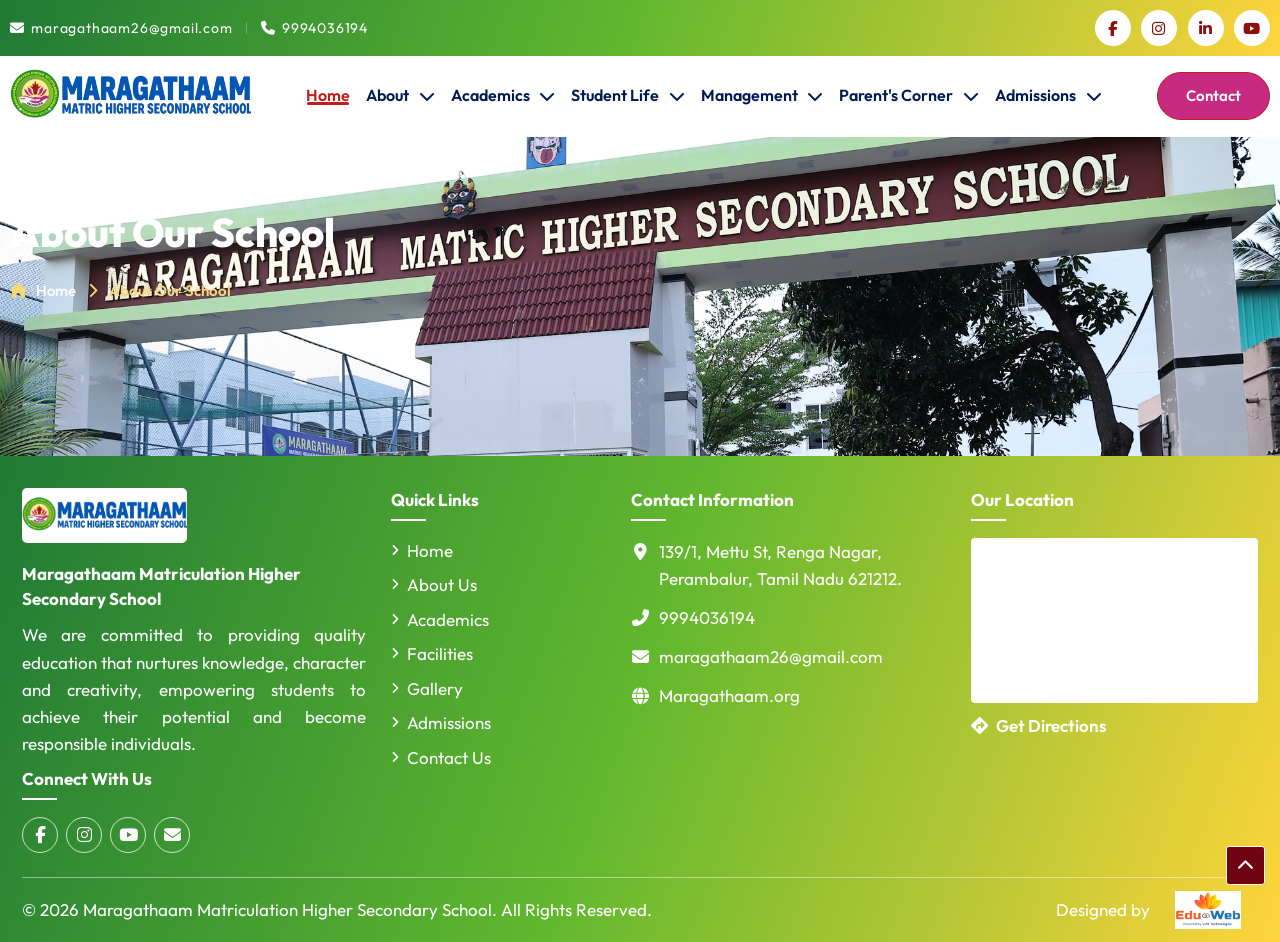
==== core-values.html @ 2e71e3eb "inner" ====
<!DOCTYPE html>
<html lang="en">


<head>
<head>
    <!-- Character Encoding -->
    <meta charset="UTF-8">

    <!-- Responsive Viewport -->
    <meta name="viewport" content="width=device-width, initial-scale=1.0">

    <!-- SEO Title -->
    <title>MARAGATHAAM MATRICULATION HIGHER SECONDARY SCHOOL | PERAMBALUR</title>

    <!-- SEO Description -->
    <meta name="description"
        content="Discover Maragathaam Matriculation hr sec school, offering education from pre-primary to senior secondary, smart classrooms, experienced teachers, sports, creative activities and holistic student development.">

    <!-- SEO Keywords -->
    <meta name="keywords"
        content="Maragaatham Matriculation hr sec school , Pre Primary School,
        Primary Education, Middle School, Secondary Education,
        Senior Secondary Education, Smart Classrooms,
        School Admissions, Quality Education, Holistic Development">

    <!-- Author -->
    <meta name="author" content="Maragathaam Matriculation hr sec school">

    <!-- Search Engine Indexing -->
    <meta name="robots" content="index, follow">

    <!-- Theme Color -->
    <meta name="theme-color" content="#286b3c">

    <!-- Favicon -->
    <link rel="icon"
        href="assets/img/logo.jpg"
        type="image/png">

    <link rel="apple-touch-icon"
        href="assets/img/logo.jpg">

    <!-- Google Fonts -->
    <link rel="preconnect"
        href="https://fonts.googleapis.com">

    <link rel="preconnect"
        href="https://fonts.gstatic.com"
        crossorigin>

    <link
        href="https://fonts.googleapis.com/css2?family=Caveat:wght@600;700&amp;family=Outfit:wght@300;400;500;600;700&amp;family=Space+Grotesk:wght@500;600;700;800&amp;display=swap"
        rel="stylesheet">

    <!-- Bootstrap CSS -->
    <link rel="stylesheet"
        href="assets/css/bootstrap.min.css">

    <!-- Font Awesome Icons -->
    <link rel="stylesheet"
        href="assets/css/all.min.css">

    <!-- AOS Animation CSS -->
    <link rel="stylesheet"
        href="assets/css/aos.css">

    <!-- Swiper Slider CSS -->
    <link rel="stylesheet"
        href="assets/css/swiper-bundle.min.css">

    <!-- Main Stylesheets -->
    <link rel="stylesheet"
        href="assets/css/style.css">

    <link rel="stylesheet"
        href="assets/css/responsive.css">

    <!-- Custom CSS -->
    <link rel="stylesheet"
        href="assets/css/custom.css">

            <!-- Custom CSS -->
    <link rel="stylesheet"
        href="assets/css/innerpage.css">

    <!-- Open Graph / Social Media SEO -->
    <meta property="og:type" content="website">

    <meta property="og:title"
        content="Maragathaam Matriculation hr sec school | Inspiring Young Minds">

    <meta property="og:description"
        content="Explore quality education, engaging learning experiences, modern campus facilities, sports, creativity and holistic
         development at Maragathaam Matriculation hr sec school.">

    <meta property="og:image"
        content="assets/photos/logofinal.png">

    <meta property="og:site_name"
        content="Maragathaam Matriculation hr sec school">

    <!-- Google Analytics (GA4) -->
    <!-- Keep this ID only if it belongs to Maragaatham -->
    <script async
        src="https://www.googletagmanager.com/gtag/js?id=G-8PT33TVXNG">
    </script>

    <script>
        window.dataLayer = window.dataLayer || [];

        function gtag() {
            dataLayer.push(arguments);
        }

        gtag('js', new Date());

        gtag('config', 'G-8PT33TVXNG');
    </script>

</head>
<body>


  <!-- PRELOADER -->
  <!--  <div id="preloader" class="preloader">
    <div class="preloader-inner">
      <div class="spinner-ring"></div>
      <img src="assets/photos/logofinal.png" alt="Travexa Loading" class="preloader-logo">
    </div>
  </div> -->
  <!-- TOP HEADER BAR -->
  <div class="top-header d-none d-lg-block">
    <div class="container">
      <div class="row align-items-center">
        <!-- Left Side: Contact Info & Location -->
        <div class="col-lg-7">
          <div class="d-flex align-items-center">

            <a href="mailto:maragathaam26@gmail.com" class="top-header-link">
              <i class="fa-solid fa-envelope top-header-icon" aria-hidden="true"></i>
              <span>maragathaam26@gmail.com</span>
            </a>
            <span class="top-header-divider" aria-hidden="true"></span>
            <a href="tel:9994036194" class="top-header-link">
              <i class="fa-solid fa-phone top-header-icon" aria-hidden="true"></i>
              <span>9994036194</span>
            </a>
          </div>
        </div>
        <!-- Right Side: Selectors & Socials -->
        <div class="col-lg-5">
          <div class="d-flex align-items-center justify-content-end gap-3">
            <!-- Social Links -->
            <div class="top-header-social">
              <a href="javascript:void(0)" class="top-header-social-link" aria-label="Facebook" title="Facebook">
                <i class="fa-brands fa-facebook-f" aria-hidden="true"></i>
              </a>
              <a href="javascript:void(0)" class="top-header-social-link" aria-label="Instagram" title="Instagram">
                <i class="fa-brands fa-instagram" aria-hidden="true"></i>
              </a>
              <a href="javascript:void(0)" class="top-header-social-link" aria-label="LinkedIn" title="LinkedIn">
                <i class="fa-brands fa-linkedin-in" aria-hidden="true"></i>
              </a>
              <a href="javascript:void(0)" class="top-header-social-link" aria-label="YouTube" title="YouTube">
                <i class="fa-brands fa-youtube" aria-hidden="true"></i>
              </a>
            </div>
          </div>
        </div>
      </div>
    </div>
  </div>

  <!-- HEADER -->
  <header class="main-header header-glass" id="mainHeader" style="background-color: white;">
    
<nav class="navbar navbar-expand-lg py-0" aria-label="Main navigation">
    <div class="container">

        <!-- BRAND LOGO -->
        <a class="brand-logo" href="index.html" aria-label="School Homepage">
            <img src="assets/img/mainlogo.png" alt="School Logo" class="brand-logo-img">
        </a>

        <!-- MOBILE TOGGLER -->
        <button class="navbar-toggler d-lg-none ms-auto me-2"
                type="button"
                data-bs-toggle="offcanvas"
                data-bs-target="#offcanvasMobileHeader"
                aria-controls="offcanvasMobileHeader"
                aria-label="Toggle navigation">
            <i class="fa-solid fa-bars-staggered"></i>
        </button>

        <!-- DESKTOP NAVIGATION -->
        <div class="collapse navbar-collapse justify-content-center" id="mainNavbar">

            <ul class="navbar-nav align-items-lg-center">

                <!-- HOME -->
                <li class="nav-item">
                    <a class="nav-link active" href="index.html" aria-current="page">
                        Home
                    </a>
                </li>

                <!-- ABOUT -->
                <li class="nav-item dropdown">
                    <a class="nav-link dropdown-toggle"
                       href="#"
                       id="aboutDropdown"
                       role="button"
                       data-bs-toggle="dropdown"
                       aria-expanded="false">
                        About
                        <i class="fa-solid fa-chevron-down ms-1 fs-8"></i>
                    </a>

                    <div class="dropdown-menu dropdown-home" aria-labelledby="aboutDropdown">
                        <a href="school-profile.html" class="dropdown-item">
                            <span>School Profile</span>
                        </a>
                        <a href="history.html" class="dropdown-item">
                            <span>Our History</span>
                        </a>
                        <a href="vision-mission.html" class="dropdown-item">
                            <span>Vision &amp; Mission</span>
                        </a>
                        <a href="core-values.html" class="dropdown-item">
                            <span>Core Values</span>
                        </a>
                        <a href="school-motto.html" class="dropdown-item">
                            <span>School Motto</span>
                        </a>
                    </div>
                </li>

                <!-- ACADEMICS -->
                <li class="nav-item dropdown">
                    <a class="nav-link dropdown-toggle"
                       href="#"
                       id="academicsDropdown"
                       role="button"
                       data-bs-toggle="dropdown"
                       aria-expanded="false">
                        Academics
                        <i class="fa-solid fa-chevron-down ms-1 fs-8"></i>
                    </a>

                    <div class="dropdown-menu dropdown-home" aria-labelledby="academicsDropdown">
                        <a href="kindergarten.html" class="dropdown-item">
                            <span>Kindergarten (KG)</span>
                        </a>
                        <a href="primary.html" class="dropdown-item">
                            <span>Primary School (I–V)</span>
                        </a>
                        <a href="middle-school.html" class="dropdown-item">
                            <span>Middle School (VI–VIII)</span>
                        </a>
                        <a href="secondary-school.html" class="dropdown-item">
                            <span>Secondary School (IX–X)</span>
                        </a>
                        <a href="higher-secondary.html" class="dropdown-item">
                            <span>Higher Secondary (XI–XII)</span>
                        </a>
                    </div>
                </li>

                <!-- STUDENTS LIFE -->
                <li class="nav-item dropdown">
                    <a class="nav-link dropdown-toggle"
                       href="#"
                       id="studentsLifeDropdown"
                       role="button"
                       data-bs-toggle="dropdown"
                       aria-expanded="false">
                        Student Life
                        <i class="fa-solid fa-chevron-down ms-1 fs-8"></i>
                    </a>

                    <div class="dropdown-menu dropdown-home" aria-labelledby="studentsLifeDropdown">
                        <a href="academic-excellence.html" class="dropdown-item">
                            <span>Academic Excellence</span>
                        </a>
                        <a href="communication-excellence.html" class="dropdown-item">
                            <span>Communication Excellence</span>
                        </a>
                        <a href="sports-excellence.html" class="dropdown-item">
                            <span>Sports Excellence</span>
                        </a>
                        <a href="cultural-excellence.html" class="dropdown-item">
                            <span>Cultural Excellence</span>
                        </a>
                    </div>
                </li>

                <!-- MANAGEMENT -->
                <li class="nav-item dropdown">
                    <a class="nav-link dropdown-toggle"
                       href="#"
                       id="managementDropdown"
                       role="button"
                       data-bs-toggle="dropdown"
                       aria-expanded="false">
                        Management
                        <i class="fa-solid fa-chevron-down ms-1 fs-8"></i>
                    </a>

                    <div class="dropdown-menu dropdown-home" aria-labelledby="managementDropdown">
                        <a href="chairman-message.html" class="dropdown-item">
                            <span>Chairman's Message</span>
                        </a>
                        <a href="correspondent-message.html" class="dropdown-item">
                            <span>Correspondent's Message</span>
                        </a>
                        <a href="principal-message.html" class="dropdown-item">
                            <span>Principal's Message</span>
                        </a>
                    </div>
                </li>

                <!-- PARENTS CORNER -->
                <li class="nav-item dropdown">
                    <a class="nav-link dropdown-toggle"
                       href="#"
                       id="parentsDropdown"
                       role="button"
                       data-bs-toggle="dropdown"
                       aria-expanded="false">
                        Parent's Corner
                        <i class="fa-solid fa-chevron-down ms-1 fs-8"></i>
                    </a>

                    <div class="dropdown-menu dropdown-home" aria-labelledby="parentsDropdown">
                        <a href="school-timings.html" class="dropdown-item">
                            <span>School Timings</span>
                        </a>
                        <a href="uniform.html" class="dropdown-item">
                            <span>Uniform</span>
                        </a>
                        <a href="school-rules.html" class="dropdown-item">
                            <span>School Rules</span>
                        </a>
                        <a href="fee-guidelines.html" class="dropdown-item">
                            <span>Fee Guidelines</span>
                        </a>
                        <a href="examination-information.html" class="dropdown-item">
                            <span>Examination Information</span>
                        </a>
                    </div>
                </li>

                <!-- ADMISSIONS -->
                <li class="nav-item dropdown">
                    <a class="nav-link dropdown-toggle"
                       href="#"
                       id="admissionsDropdown"
                       role="button"
                       data-bs-toggle="dropdown"
                       aria-expanded="false">
                        Admissions
                        <i class="fa-solid fa-chevron-down ms-1 fs-8"></i>
                    </a>

                    <div class="dropdown-menu dropdown-home" aria-labelledby="admissionsDropdown">
                        <a href="admissions.html" class="dropdown-item">
                            <span>Admission Overview</span>
                        </a>
                        <a href="admission-procedure.html" class="dropdown-item">
                            <span>Admission Procedure</span>
                        </a>
                        <a href="eligibility.html" class="dropdown-item">
                            <span>Eligibility</span>
                        </a>
                        <a href="documents-required.html" class="dropdown-item">
                            <span>Required Documents</span>
                        </a>
                        <a href="admission-enquiry.html" class="dropdown-item">
                            <span>Admission Enquiry</span>
                        </a>
                    </div>
                </li>
            </ul>
        </div>

        <!-- DESKTOP CONTACT BUTTON -->
        <div class="header-actions d-none d-lg-flex">
            <a href="contact-us.html" class="btn btn-primary">
                <span>Contact</span>
            </a>
        </div>

    </div>
</nav>

  </header>

  <!-- MOBILE NAVIGATION MENU -->
  <div class="offcanvas offcanvas-end offcanvas-mobile" tabindex="-1" id="offcanvasMobileHeader"
    aria-labelledby="offcanvasMobileHeaderLabel">
    <div class="offcanvas-header">
      <a class="brand-logo" href="index.html" id="offcanvasMobileHeaderLabel">
        <img src="assets/img/mainlogo.png" alt="Travexa" class="brand-logo-img">
      </a>
      <button type="button" class="btn-close" data-bs-dismiss="offcanvas" aria-label="Close"></button>
    </div>
    <div class="offcanvas-body d-flex flex-column justify-content-between">
      <div>


<!-- MOBILE NAVIGATION MENU LINKS -->
<ul class="navbar-nav">

    <!-- HOME -->
    <li class="nav-item">
        <a class="nav-link active" href="index.html" aria-current="page">
            Home
        </a>
    </li>

    <!-- ABOUT -->
    <li class="nav-item dropdown">
        <a class="nav-link dropdown-toggle"
           href="#"
           id="mobileAboutDropdown"
           role="button"
           data-bs-toggle="dropdown"
           aria-expanded="false">
            About
            <i class="fa-solid fa-chevron-down ms-1 fs-8"></i>
        </a>

        <div class="dropdown-menu dropdown-home"
             aria-labelledby="mobileAboutDropdown">

            <a href="school-profile.html" class="dropdown-item">
                <span>School Profile</span>
            </a>

            <a href="history.html" class="dropdown-item">
                <span>Our History</span>
            </a>

            <a href="vision-mission.html" class="dropdown-item">
                <span>Vision &amp; Mission</span>
            </a>

            <a href="core-values.html" class="dropdown-item">
                <span>Core Values</span>
            </a>

            <a href="school-motto.html" class="dropdown-item">
                <span>School Motto</span>
            </a>

        </div>
    </li>

    <!-- ACADEMICS -->
    <li class="nav-item dropdown">
        <a class="nav-link dropdown-toggle"
           href="#"
           id="mobileAcademicsDropdown"
           role="button"
           data-bs-toggle="dropdown"
           aria-expanded="false">
            Academics
            <i class="fa-solid fa-chevron-down ms-1 fs-8"></i>
        </a>

        <div class="dropdown-menu dropdown-home"
             aria-labelledby="mobileAcademicsDropdown">

            <a href="kindergarten.html" class="dropdown-item">
                <span>Kindergarten (KG)</span>
            </a>

            <a href="primary.html" class="dropdown-item">
                <span>Primary School (I–V)</span>
            </a>

            <a href="middle-school.html" class="dropdown-item">
                <span>Middle School (VI–VIII)</span>
            </a>

            <a href="secondary-school.html" class="dropdown-item">
                <span>Secondary School (IX–X)</span>
            </a>

            <a href="higher-secondary.html" class="dropdown-item">
                <span>Higher Secondary (XI–XII)</span>
            </a>

        </div>
    </li>

    <!-- STUDENT LIFE -->
    <li class="nav-item dropdown">
        <a class="nav-link dropdown-toggle"
           href="#"
           id="mobileStudentsLifeDropdown"
           role="button"
           data-bs-toggle="dropdown"
           aria-expanded="false">
            Student Life
            <i class="fa-solid fa-chevron-down ms-1 fs-8"></i>
        </a>

        <div class="dropdown-menu dropdown-home"
             aria-labelledby="mobileStudentsLifeDropdown">

            <a href="primary.html" class="dropdown-item">
                <span>Academic Excellence</span>
            </a>

            <a href="middle-school.html" class="dropdown-item">
                <span>Communication Excellence</span>
            </a>

            <a href="senior-secondary.html" class="dropdown-item">
                <span>Sports Excellence</span>
            </a>

            <a href="faculty.html" class="dropdown-item">
                <span>Cultural Excellence</span>
            </a>

        </div>
    </li>

    <!-- MANAGEMENT -->
    <li class="nav-item dropdown">
        <a class="nav-link dropdown-toggle"
           href="#"
           id="mobileManagementDropdown"
           role="button"
           data-bs-toggle="dropdown"
           aria-expanded="false">
            Management
            <i class="fa-solid fa-chevron-down ms-1 fs-8"></i>
        </a>

        <div class="dropdown-menu dropdown-home"
             aria-labelledby="mobileManagementDropdown">

            <a href="student-council.html" class="dropdown-item">
                <span>Chairman's Message</span>
            </a>

            <a href="clubs-activities.html" class="dropdown-item">
                <span>Correspondent's Message</span>
            </a>

            <a href="arts-crafts.html" class="dropdown-item">
                <span>Principal's Message</span>
            </a>

        </div>
    </li>

    <!-- PARENT'S CORNER -->
    <li class="nav-item dropdown">
        <a class="nav-link dropdown-toggle"
           href="#"
           id="mobileParentsDropdown"
           role="button"
           data-bs-toggle="dropdown"
           aria-expanded="false">
            Parent's Corner
            <i class="fa-solid fa-chevron-down ms-1 fs-8"></i>
        </a>

        <div class="dropdown-menu dropdown-home"
             aria-labelledby="mobileParentsDropdown">

            <a href="school-timings.html" class="dropdown-item">
                <span>School Timings</span>
            </a>

            <a href="uniform.html" class="dropdown-item">
                <span>Uniform</span>
            </a>

            <a href="school-rules.html" class="dropdown-item">
                <span>School Rules</span>
            </a>

            <a href="fee-guidelines.html" class="dropdown-item">
                <span>Fee Guidelines</span>
            </a>

            <a href="examination-information.html" class="dropdown-item">
                <span>Examination Information</span>
            </a>

        </div>
    </li>

    <!-- ADMISSIONS -->
    <li class="nav-item dropdown">
        <a class="nav-link dropdown-toggle"
           href="#"
           id="mobileAdmissionsDropdown"
           role="button"
           data-bs-toggle="dropdown"
           aria-expanded="false">
            Admissions
            <i class="fa-solid fa-chevron-down ms-1 fs-8"></i>
        </a>

        <div class="dropdown-menu dropdown-home"
             aria-labelledby="mobileAdmissionsDropdown">

            <a href="admissions.html" class="dropdown-item">
                <span>Admission Overview</span>
            </a>

            <a href="admission-procedure.html" class="dropdown-item">
                <span>Admission Procedure</span>
            </a>

            <a href="eligibility.html" class="dropdown-item">
                <span>Eligibility</span>
            </a>

            <a href="documents-required.html" class="dropdown-item">
                <span>Required Documents</span>
            </a>

            <a href="admission-enquiry.html" class="dropdown-item">
                <span>Admission Enquiry</span>
            </a>

        </div>
    </li>

    <!-- CONTACT -->
    <li class="nav-item">
        <a class="nav-link" href="contact-us.html">
            Contact
        </a>
    </li>

</ul>

      </div>
      <!-- Footer & Contact -->
      <div>
        <a href="contact-us.html" class="btn btn-primary w-100 justify-content-center mb-3">
          <span>Contact us</span>
          <i class="fa-solid fa-paper-plane fs-7"></i>
        </a>
        <div class="offcanvas-contact-box text-center">
          <div class="fw-bold mb-1 fs-7">
139/1 RENGA NAGAR,ATTUR MAIN ROAD,PERAMBALUR,621212</div>
          <a href="tel:9994036194" class="text-primary fw-bold fs-7 d-block">
9994036194</a>
          <a href="mailto:maragathaam26@gmail.com" class="text-muted fs-8">maragathaam26@gmail.com</a>
        </div>
      </div>
    </div>
  </div>

  <!-- FULLSCREEN LUXURY SEARCH MODAL -->
  <div class="modal fade search-modal" id="searchModal" tabindex="-1" aria-labelledby="searchModalLabel"
    aria-hidden="true">
    <div class="modal-dialog modal-fullscreen m-0 p-0">
      <div class="modal-content border-0 rounded-0">
        <!-- Close Button -->
        <button type="button" class="search-modal-close" data-bs-dismiss="modal" aria-label="Close">
          <i class="fa-solid fa-xmark"></i>
        </button>
      </div>
    </div>
  </div>



<!-- =====================================================
     MARAGATHAM MATRIC SCHOOL - BREADCRUMB
===================================================== -->

<section class="mmhs-breadcrumb-section">

    <div class="mmhs-breadcrumb-overlay"></div>

    <div class="container">
        <div class="mmhs-breadcrumb-content">

            <!-- PAGE TITLE -->
            <div class="mmhs-breadcrumb-title">
                <h1>About Our School</h1>

            </div>

            <!-- BREADCRUMB NAVIGATION -->
            <nav aria-label="breadcrumb">

                <ol class="mmhs-breadcrumb-list">

                    <li class="mmhs-breadcrumb-item">
                        <a href="index.html">
                            <i class="fa-solid fa-house"></i>
                            Home
                        </a>
                    </li>

                    <li class="mmhs-breadcrumb-separator">
                        <i class="fa-solid fa-chevron-right"></i>
                    </li>

                    <li class="mmhs-breadcrumb-item mmhs-active">
                        About Our School
                    </li>

                </ol>

            </nav>

        </div>
    </div>

</section>






<!--MARAGATHAAM RESPONSIVE FOOTER -->
<footer class="bb-footer" id="bb-footer">
    <div class="bb-footer-container">

        <div class="bb-footer-grid">

            <!-- SCHOOL INFORMATION -->
            <div class="bb-footer-column bb-footer-about">

                <a href="index.html" class="bb-footer-logo"
                   style="background-color: white;border-radius: 5px;">
                    <img src="assets/img/mainlogo.png"
                         alt="Maragathaam Matriculation Higher Secondary School Logo">
                </a>

                <h3 class="bb-footer-heading">
                    Maragathaam Matriculation Higher Secondary School
                </h3>

                <p class="bb-footer-description">
                    We are committed to providing quality education that
                    nurtures knowledge, character and creativity, empowering
                    students to achieve their potential and become responsible
                    individuals.
                </p>

                <h4 class="bb-footer-title">Connect With Us</h4>

                <div class="bb-footer-social">
                    <a href="#" aria-label="Facebook" class="bb-social-link">
                        <i class="fab fa-facebook-f"></i>
                    </a>
                    <a href="#" aria-label="Instagram" class="bb-social-link">
                        <i class="fab fa-instagram"></i>
                    </a>
                    <a href="#" aria-label="YouTube" class="bb-social-link">
                        <i class="fab fa-youtube"></i>
                    </a>
                    <a href="mailto:info@maragathaamschool.com"
                       aria-label="Email" class="bb-social-link">
                        <i class="fas fa-envelope"></i>
                    </a>
                </div>

            </div>

            <!-- QUICK LINKS -->
            <div class="bb-footer-column">

                <h4 class="bb-footer-title">Quick Links</h4>

                <ul class="bb-footer-links">
                    <li><a href="index.html"><i class="fas fa-angle-right"></i> Home</a></li>
                    <li><a href="about.html"><i class="fas fa-angle-right"></i> About Us</a></li>
                    <li><a href="academics.html"><i class="fas fa-angle-right"></i> Academics</a></li>
                    <li><a href="facilities.html"><i class="fas fa-angle-right"></i> Facilities</a></li>
                    <li><a href="gallery.html"><i class="fas fa-angle-right"></i> Gallery</a></li>
                    <li><a href="admissions.html"><i class="fas fa-angle-right"></i> Admissions</a></li>
                    <li><a href="contact.html"><i class="fas fa-angle-right"></i> Contact Us</a></li>
                </ul>

            </div>

            <!-- CONTACT INFORMATION -->
            <div class="bb-footer-column">

                <h4 class="bb-footer-title">Contact Information</h4>

                <div class="bb-contact-list">

                    <div class="bb-contact-item">
                        <i class="fas fa-map-marker-alt"></i>
                        <p>
                            139/1, Mettu St, Renga Nagar, Perambalur, Tamil Nadu 621212.

                        </p>
                    </div>

                    <div class="bb-contact-item">
                        <i class="fas fa-phone-alt"></i>
                        <p>
                            <a href="tel:9994036194
">9994036194</a>
                        </p>
                    </div>

                    <div class="bb-contact-item">
                        <i class="fas fa-envelope"></i>
                        <p>
                            <a href="mailto:maragathaam26@gmail.com">
                              maragathaam26@gmail.com
                            </a>
                        </p>
                    </div>

                    <div class="bb-contact-item">
                        <i class="fas fa-globe"></i>
                        <p>
                            <a href="maragathaam.org" target="_blank"
                               rel="noopener noreferrer">
                              Maragathaam.org
                            </a>
                        </p>
                    </div>

                </div>

            </div>

            <!-- LOCATION MAP -->
            <div class="bb-footer-column">

                <h4 class="bb-footer-title">Our Location</h4>

                <div class="bb-footer-map">
                    <iframe
                        src="https://maps.google.com/maps?q=Maragatham%20Matriculation%20School%20Perambalur&t=&z=14&ie=UTF8&iwloc=&output=embed"
                        title="Maragathaam Matriculation Higher Secondary School Location"
                        loading="lazy"
                        referrerpolicy="no-referrer-when-downgrade"
                        allowfullscreen>
                    </iframe>
                </div>

                <a class="bb-map-link"
                   href="https://www.google.com/maps/search/?api=1&query=Maragatham+Matriculation+Higher+Secondary+School+Perambalur"
                   target="_blank"
                   rel="noopener noreferrer">
                    <i class="fas fa-directions"></i>
                    Get Directions
                </a>

            </div>

        </div>

        <!-- COPYRIGHT AND DESIGN LOGO -->
        <div class="bb-footer-bottom">

            <p class="bb-copyright">
                © <span id="bb-footer-year"></span>
                Maragathaam Matriculation Higher Secondary School.
                All Rights Reserved.
            </p>

            <div class="bb-designed-by">
                <span>Designed by</span>
                <a href="https://eduweb.co.in/" aria-label="Website designer logo">
                    <img src="assets/photos/companylogo.png"
                         alt="Website Design Logo">
                </a>
            </div>

        </div>

    </div>

    <!-- SCROLL TO TOP -->
    <button class="bb-scroll-top"
            id="bb-scroll-top"
            type="button"
            aria-label="Scroll to top">
        <i class="fas fa-chevron-up"></i>
    </button>

</footer>

<!-- FOOTER YEAR -->
<script>
    document.getElementById("bb-footer-year").textContent =
        new Date().getFullYear();
</script>

<!-- Include Font Awesome only if your website does not already load it -->
<link rel="stylesheet"
      href="https://cdnjs.cloudflare.com/ajax/libs/font-awesome/6.5.2/css/all.min.css">

<script>
document.addEventListener("DOMContentLoaded", function () {
    const year = document.getElementById("bb-footer-year");
    const topButton = document.getElementById("bb-scroll-top");

    if (year) {
        year.textContent = new Date().getFullYear();
    }

    if (topButton) {
        topButton.addEventListener("click", function () {
            window.scrollTo({
                top: 0,
                behavior: "smooth"
            });
        });
    }
});
</script>

  <!-- Scripts -->
  <script src="assets/js/bootstrap.bundle.min.js"></script>
  <script src="assets/js/three.min.js"></script>
  <script src="assets/js/gsap.min.js"></script>
  <script src="assets/js/swiper-bundle.min.js"></script>
  <script src="assets/js/aos.js"></script>
  <script src="assets/js/typed.umd.js"></script>
  <script src="assets/js/main.js"></script>
</body>


</html>
---- assets/css/style.css ----
/* ============================================================
   TRAVEXA THEME - MAIN STYLESHEET
   Author      : Akshar Webtech
   Version     : 1.0.0

   TABLE OF CONTENTS:
   ------------------------------------------------------------
   01. ROOT VARIABLES & GLOBAL RESET
   02. TYPOGRAPHY, BUTTONS & FORM CONTROLS
   03. PRELOADER & SCROLLBAR
   04. HEADER & NAVIGATION (V1, V2, V3, STICKY & OFFCANVAS)
   05. HERO & BANNER SECTIONS (HOME V1, HOME V2, V3, BREADCRUMBS)
   06. SEARCH MODAL & BOOKING WIDGETS
   07. DESTINATIONS (BENTO GRID, 3D CAROUSEL, LISTING, DETAILS)
   08. TOURS & PACKAGES (CARDS, LISTING, DETAILS, BOOKING)
   09. HOTELS & RESORTS (GRID, DETAILS, RESERVATIONS)
   10. WHY CHOOSE US & FEATURE OVERLAPS
   11. TRAVEL STYLES & CATEGORY CAROUSELS
   12. PROMO & FLASH SALE BANNERS
   13. TESTIMONIALS & REVIEWS (HOME V1, V2, V3, DEDICATED PAGE)
   14. ABOUT US & PROCESS SECTION (STORY, STATS, HOW WE WORK)
   15. OUR TEAM & TEAM MEMBER DETAILS
   16. PRICING PLANS SECTION (CARDS, BILLING SWITCHER)
   17. FAQ & ACCORDION SECTION
   18. TERMS & CONDITIONS & PRIVACY POLICY
   19. MY ACCOUNT & USER DASHBOARD
   20. AUTHENTICATION PAGES (LOGIN, REGISTER, FORGOT PASS)
   21. UTILITY PAGES (COMING SOON, 404 ERROR)
   22. BLOG & EDITORIAL NEWS (GRID, STANDARD, DETAIL POST)
   23. CONTACT US SECTION (INFO CARDS, FORM, GOOGLE MAP)
   24. INSTAGRAM & GALLERY GRID
   25. FOOTER & NEWSLETTER WIDGETS (V1, V2, V3 ADVENTURE)
   ============================================================ */

/* ============================================================
   01. ROOT VARIABLES & GLOBAL RESET
   ============================================================ */
:root {
  --primary: #001853;
  --primary-rgb: rgba(0, 24, 83);
  --secondary:  #ffb20c;
  --secondary-rgb: rgba(0, 158, 169);
  --accent: #c61919;
  --accent-rgb: 255, 107, 0;
  --accent-hover: #ff9244;
  --bg-white: #FFFFFF;
  --bg-light: #F8FAFC;
  --text-primary: #000000;
  --text-secondary: #f1dd58;
  --text-accent: #c61919;
  --text-white: #ffffff;
  --text-dark: #030406;
  --text-muted: #08090b;
  --border-color: #E5E7EB;
  --font-body: 'Outfit', system-ui, -apple-system, sans-serif;
  --font-heading: 'Outfit', system-ui, -apple-system, sans-serif;
  --font-brush: 'Caveat', cursive;
  --transition: all 0.3s cubic-bezier(0.4, 0, 0.2, 1);
  --radius-sm: 8px;
  --radius-md: 12px;
  --radius-lg: 20px;
  --radius-pill: 50px;
}

*,
*::before,
*::after {
  margin: 0;
  padding: 0;
  box-sizing: border-box;
}

.container {
  max-width: 1480px;
  margin: 0 auto;
  padding: 0 10px;
}

html {
  scroll-behavior: smooth;
}

body {
  font-family: var(--font-body);
  color: var(--text-dark);
  background-color: var(--bg-white);
  line-height: 1.6;
  position: relative;
  margin: 0;
  padding: 0;
}

img,
svg,
video,
iframe {
  max-width: 100%;
}

section,
header,
footer,
main,
.hero-section,
.tb-hero-v2,
.main-header,
.top-header,
.site-footer {
  max-width: 100%;
  overflow-x: clip;
}

a {
  text-decoration: none;
  color: inherit;
  transition: var(--transition);
}

ul {
  list-style: none;
  padding: 0;
  margin: 0;
}

/*=============================
  TRAVEXA THEME UTILITIES & OVERRIDES
===============================*/
.tx-primary {
  color: var(--primary) !important;
}

.tx-secondary {
  color: var(--secondary) !important;
}

.text-accent {
  color: #c62a81 !important;
}

.bg-primary {
  background-color: var(--primary) !important;
}

.bg-secondary {
  background-color: var(--secondary) !important;
}

.bg-accent {
  background-color: var(--accent) !important;
}

.bg-primary-soft {
  background-color: rgba(0, 24, 83, 0.08) !important;
  color: var(--primary) !important;
}

.bg-secondary-soft {
  background-color: rgba(0, 158, 169, 0.1) !important;
  color: var(--secondary) !important;
}

.bg-accent-soft {
  background-color: rgba(255, 107, 0, 0.12) !important;
  color: var(--accent) !important;
}

/*=============================
  BUTTON STYLE
===============================*/
button {
  font-family: inherit;
  border: none;
  outline: none;
  background: transparent;
  cursor: pointer;
}

.btn-primary {
  -webkit-tap-highlight-color: transparent;
  background: #c62a81;
  border-color: var(--accent);
  color: var(--text-white) !important;
  cursor: pointer;
  font-family: var(--font-body);
  font-size: 15px;
  font-weight: 600;
  line-height: 1.4;
  margin: 0;
  border: 1px solid transparent;
  box-sizing: border-box;
  display: inline-flex !important;
  align-items: center !important;
  justify-content: center !important;
  gap: 0.5rem;
  height: 48px;
  padding: 0 1.75rem !important;
  position: relative;
  text-transform: capitalize;
  border-radius: var(--radius-pill) !important;
  overflow: hidden;
  z-index: 1;
  transition: color 0.35s ease, box-shadow 0.35s ease, transform 0.35s ease;
}

.btn-primary * {
  position: relative;
  z-index: 2;
  transition: color 0.35s ease;
}

.btn-primary:disabled {
  cursor: default;
  opacity: 0.65;
}

.btn-primary:-moz-focusring {
  outline: auto;
}

.btn-primary svg,
.btn-primary i {
  display: inline-block;
  vertical-align: middle;
  transition: transform 0.35s ease, color 0.35s ease;
}

.btn-primary [hidden] {
  display: none;
}



.btn-primary:hover::before,
.btn-primary:focus::before,
.btn-primary:focus-visible::before,
.btn-primary:active::before,
.btn-primary.active::before,
.show>.btn-primary.dropdown-toggle::before {
  transform: rotate(0deg);
}

.btn-primary,
.btn-primary:hover,
.btn-primary:focus,
.btn-primary:focus-visible,
.btn-primary:active,
.btn-primary.active,
.show>.btn-primary.dropdown-toggle,
.btn-check:checked+.btn-primary,
.btn-check:active+.btn-primary {
  background-color: #c62a81 !important;
  border-color: var(--accent) !important;
  outline: none !important;
}

.btn-primary:hover,
.btn-primary:focus,
.btn-primary:focus-visible,
.btn-primary:active,
.btn-primary.active,
.show>.btn-primary.dropdown-toggle {
  color: white !important;
  transform: translateY(-2px);
}

.btn-primary:hover *,
.btn-primary:hover i,
.btn-primary:hover span,
.btn-primary:focus *,
.btn-primary:focus i,
.btn-primary:focus span,
.btn-primary:active *,
.btn-primary:active i,
.btn-primary:active span,
.btn-primary.active *,
.btn-primary.active i,
.btn-primary.active span,
.show>.btn-primary.dropdown-toggle * {
  color: white !important;
}

.btn-primary:hover i,
.btn-primary:focus i,
.btn-primary:active i {
  transform: translateX(3px);
}

/*====================================
  Form Control / Input / Textarea 
====================================== */
.form-control {
  font-family: var(--font-body);
  font-size: 15px;
  color: var(--text-dark);
  background-color: var(--bg-white);
  border: 1px solid var(--border-color);
  border-radius: var(--radius-sm);
  padding: 0.75rem 1.25rem;
  transition: var(--transition);
}

.form-control:focus {
  border-color: var(--secondary);
  box-shadow: 0 0 0 4px rgba(0, 158, 169, 0.15);
  background-color: var(--bg-white);
  color: var(--text-dark);
  outline: none;
}

.form-control::placeholder {
  color: var(--text-muted);
  opacity: 0.8;
}

textarea.form-control {
  min-height: 120px;
  resize: vertical;
}

/* Form Select Box */
.form-select,
.travexa-select {
  font-family: var(--font-body);
  font-size: 15px;
  color: var(--text-dark);
  background-color: var(--bg-white);
  border: 1px solid var(--border-color);
  border-radius: var(--radius-sm);
  padding: 0.75rem 2.5rem 0.75rem 1.25rem;
  background-image: url("data:image/svg+xml,%3csvg xmlns='http://www.w3.org/2000/svg' viewBox='0 0 16 16'%3e%3cpath fill='none' stroke='%23001853' stroke-linecap='round' stroke-linejoin='round' stroke-width='2' d='m2 5 6 6 6-6'/%3e%3c/svg%3e");
  background-repeat: no-repeat;
  background-position: right 1rem center;
  background-size: 14px 10px;
  transition: var(--transition);
  cursor: pointer;
  appearance: none;
}

.form-select:focus,
.travexa-select:focus {
  border-color: var(--secondary);
  box-shadow: 0 0 0 4px rgba(0, 158, 169, 0.15);
  outline: none;
}

/* Custom Interactive Select Widget (.travexa-custom-select) */
.travexa-custom-select {
  position: relative;
  width: 100%;
  z-index: 1;
}

.travexa-custom-select.is-open {
  z-index: 999999 !important;
}

.select-trigger {
  display: flex;
  align-items: center;
  justify-content: space-between;
  cursor: pointer;
  font-size: 14px;
  color: var(--text-dark);
  font-weight: 500;
  user-select: none;
}

.select-arrow {
  font-size: 11px;
  color: var(--text-muted);
  transition: transform 0.3s ease;
}

.travexa-custom-select.is-open .select-arrow {
  transform: rotate(180deg);
  color: var(--secondary);
}

.select-options {
  position: absolute;
  top: calc(100% + 8px);
  bottom: auto;
  left: 0;
  width: 100%;
  min-width: 220px;
  background-color: #ffffff !important;
  background: #ffffff !important;
  border: 1px solid var(--border-color);
  border-radius: var(--radius-md);
  box-shadow: 0 25px 60px rgba(0, 24, 83, 0.25);
  padding: 0.5rem 0;
  z-index: 99999 !important;
  opacity: 0;
  visibility: hidden;
  transform: translateY(8px);
  transition: all 0.25s cubic-bezier(0.4, 0, 0.2, 1);
}

.travexa-custom-select.is-open .select-options {
  opacity: 1;
  visibility: visible;
  transform: translateY(0);
}

.select-option {
  padding: 0.65rem 1.25rem;
  font-size: 14px;
  font-weight: 500;
  color: var(--text-dark);
  cursor: pointer;
  transition: var(--transition);
}

.select-option:hover,
.select-option.active {
  background: rgba(0, 158, 169, 0.08);
  color: var(--secondary);
  font-weight: 700;
  padding-left: 1.5rem;
}

/* Checkboxes & Radio Buttons */
.form-check-input {
  width: 1.2rem;
  height: 1.2rem;
  margin-top: 0.15rem;
  vertical-align: top;
  background-color: var(--bg-white);
  border: 1.5px solid var(--border-color);
  cursor: pointer;
  transition: var(--transition);
}

.form-check-input:checked {
  background-color: var(--secondary);
  border-color: var(--secondary);
}

.form-check-input:focus {
  border-color: var(--secondary);
  box-shadow: 0 0 0 3px rgba(0, 158, 169, 0.2);
}

.form-check-label {
  font-size: 14px;
  color: var(--text-dark);
  cursor: pointer;
  user-select: none;
}

/*====================================
  PRELOADER
====================================== */
.preloader {
  position: fixed;
  top: 0;
  left: 0;
  width: 100%;
  height: 100%;
  background-color: var(--bg-white);
  z-index: 999999;
  display: flex;
  align-items: center;
  justify-content: center;
  transition: opacity 0.6s cubic-bezier(0.25, 1, 0.5, 1), visibility 0.6s cubic-bezier(0.25, 1, 0.5, 1);
}

.preloader.loaded {
  opacity: 0;
  visibility: hidden;
  pointer-events: none;
}

.preloader-inner {
  position: relative;
  display: flex;
  align-items: center;
  justify-content: center;
}

/* Pulsing Logo */
.preloader-logo {
  height: 100px;
  position: relative;
  z-index: 2;
  animation: pulseLogo 2s ease-in-out infinite;
}

/* Dual Spinning Rings */
.spinner-ring {
  position: absolute;
  width: 350px;
  height: 350px;
  border-radius: 50%;
  border: 3px solid transparent;
  border-top-color: var(--accent);
  border-bottom-color: var(--primary);
  animation: spinLoader 1.5s linear infinite;
  z-index: 1;
}

.spinner-ring::before {
  content: '';
  position: absolute;
  top: 8px;
  left: 8px;
  right: 8px;
  bottom: 8px;
  border-radius: 50%;
  border: 3px solid transparent;
  border-left-color: var(--secondary);
  animation: spinLoader 1s linear infinite reverse;
}

@keyframes spinLoader {
  0% {
    transform: rotate(0deg);
  }

  100% {
    transform: rotate(360deg);
  }
}

@keyframes pulseLogo {
  0% {
    transform: scale(0.95);
    opacity: 0.8;
  }

  50% {
    transform: scale(1.05);
    opacity: 1;
  }

  100% {
    transform: scale(0.95);
    opacity: 0.8;
  }
}

/*=============================
  TOP HEADER (DESKTOP)
===============================*/
.top-header {
background: linear-gradient(110deg, #1F7A35, #63B82E, #FFD43B);
  color: var(--text-white);
  padding: 10px 0;
  z-index: 1090;
  position: relative;
  font-size: 14px;
  letter-spacing: 0.8px;
}

.top-header-link {
  color: var(--text-white);
  display: inline-flex;
  align-items: center;
  gap: 0.4rem;
  transition: var(--transition);
}

.top-header-icon {
  color:white;
}

.top-header-divider {
  width: 1px;
  height: 12px;
  background-color: rgba(255, 255, 255, 0.25);
  display: inline-block;
  margin: 0 0.85rem;
  vertical-align: middle;
}

.top-header-dropdown .dropdown-toggle {
  color: rgba(255, 255, 255, 0.9);
  padding: 0;
  display: inline-flex;
  align-items: center;
  gap: 0.25rem;
  font-size: 14px;
  letter-spacing: 0.8px;
}

.top-header-dropdown .dropdown-toggle::after {
  margin-left: 0.25rem;
  vertical-align: 0.1em;
  border-top-color: rgba(255, 255, 255, 0.8);
}

.top-header-dropdown .dropdown-menu {
  font-size: 13px;
  background: #ffffff !important;
  border: 1px solid rgba(0, 24, 83, 0.08) !important;
  box-shadow: 0 14px 35px rgba(0, 24, 83, 0.16) !important;
  border-radius: 10px !important;
  min-width: 120px;
  padding: 0.5rem 0;
  margin-top: 35px !important;
  z-index: 1095 !important;
  animation: headerFadeIn 0.2s ease-out forwards;
}

.top-header-dropdown .dropdown-item {
  padding: 0.45rem 1.15rem;
  color: var(--text-dark);
  font-weight: 500;
  transition: var(--transition);
}

.top-header-dropdown .dropdown-item:hover,
.top-header-dropdown .dropdown-item.active {
  background-color: rgba(255, 107, 0, 0.08);
  color: var(--accent);
  font-weight: 600;
}

/* Social Icons */
.top-header-social {
  display: flex;
  align-items: center;
  gap: 0.65rem;
}

.top-header-social-link {
  width: 36px;
  height: 36px;
  border-radius: 50%;
  background: rgb(255, 255, 255);
  color: rgb(143, 13, 13);
  display: inline-flex;
  align-items: center;
  justify-content: center;
  font-size: 15px;
  transition: var(--transition);
}

.top-header-social-link:hover {
background: linear-gradient(110deg, #1F7A35, #63B82E, #FFD43B);
  color: white;
  transform: translateY(-2px);
}

/*=============================
  HEADER NAVIGATION
===============================*/
.main-header {
  position: relative;
  width: 100%;
  z-index: 1080;
  background-color: var(--bg-white);
  border-bottom: 1px solid var(--border-color);
}

/* Header Sticky */
.main-header.is-sticky {
  position: sticky;
  top: 0;
  left: 0;
  right: 0;
  width: 100%;
  z-index: 1080;
  background-color: var(--bg-white) !important;
  border-bottom-color: transparent !important;
}

/* Glass Effect Header Navigation */
.main-header.header-glass {
  position: absolute;
  top: 56px;
  left: 0;
  width: 100%;
  z-index: 1080;
  background: rgba(255, 255, 255, 0.78);
  backdrop-filter: blur(20px) saturate(180%);
  -webkit-backdrop-filter: blur(20px) saturate(180%);
  border-bottom: 1px solid rgba(255, 255, 255, 0.45);
  transition: all 0.35s ease;
}

.main-header.header-glass .navbar-nav .nav-link {
  color: var(--primary);
  font-weight: 600;
}

.main-header.header-glass .navbar-nav .nav-link:hover,
.main-header.header-glass .navbar-nav .nav-link.active {
  color: var(--accent);
}

.main-header.header-glass .action-btn {
  background: rgba(255, 255, 255, 0.65);
  border: 1px solid rgba(255, 255, 255, 0.8);
  color: var(--text-dark);
  backdrop-filter: blur(10px);
}

.main-header.header-glass .action-btn:hover {
  background-color: var(--accent) !important;
  color: #ffffff !important;
  border-color: var(--accent) !important;
  transform: translateY(-2px);
}

.main-header.header-glass.is-sticky {
  position: fixed !important;
  top: 0 !important;
  left: 0 !important;
  width: 100% !important;
  background: rgba(255, 255, 255, 0.9) !important;
  backdrop-filter: blur(24px) saturate(190%) !important;
  -webkit-backdrop-filter: blur(24px) saturate(190%) !important;
  border-bottom: 1px solid rgba(255, 255, 255, 0.6) !important;
}

.brand-logo-img {
  max-height: 80px;
  width: auto;
  object-fit: contain;
  transition: var(--transition);
}

.brand-logo:hover .brand-logo-img {
  transform: scale(1.03);
}

.brand-logo-icon {
  width: 42px;
  height: 42px;
  background: linear-gradient(135deg, var(--primary) 0%, var(--secondary) 100%);
  color: var(--text-white);
  border-radius: var(--radius-md);
  display: flex;
  align-items: center;
  justify-content: center;
  font-size: 20px;
  transition: var(--transition);
}

.brand-logo:hover .brand-logo-icon {
  transform: rotate(-8deg) scale(1.05);
  background: linear-gradient(135deg, var(--accent) 0%, #FF8A00 100%);
}

.brand-logo-text {
  background: linear-gradient(135deg, var(--primary) 30%, var(--secondary) 100%);
  -webkit-background-clip: text;
  -webkit-text-fill-color: transparent;
}

.brand-logo-tag {
  font-size: 10px;
  font-weight: 700;
  text-transform: uppercase;
  background-color: rgba(255, 107, 0, 0.12);
  color: var(--accent);
  padding: 0.15rem 0.45rem;
  border-radius: var(--radius-pill);
  letter-spacing: 0.5px;
  vertical-align: middle;
}

/* Navigation Menu Links */
.navbar-nav .nav-item {
  position: relative;
}

.navbar-nav .nav-link {
  font-family: var(--font-body);
  font-weight: 500;
  color: var(--text-dark);
  display: inline-flex;
  align-items: center;
  gap: 0.35rem;
  position: relative;
  transition: var(--transition);
}

.navbar-nav .dropdown-toggle::after {
  display: none !important;
}

.navbar-nav .nav-link::after {
  content: '';
  position: absolute;
  bottom: 12px;
  left: 50%;
  width: 0;
  height: 2.5px;
  background: var(--accent);
  border-radius: var(--radius-pill);
  transition: var(--transition);
  transform: translateX(-50%);
}

.navbar-nav .nav-link:hover,
.navbar-nav .nav-link.active {
  color: var(--primary);
}

.navbar-nav .nav-link:hover::after,
.navbar-nav .nav-link.active::after {
  width: 70%;
}

.nav-link-badge {
  font-size: 10px;
  font-weight: 700;
  padding: 0.15rem 0.4rem;
  border-radius: var(--radius-pill);
  text-transform: uppercase;
  letter-spacing: 0.5px;
}

/* ============================================================
   GLASS DROPDOWN & MENU NAVIGATION STYLING
   ============================================================ */
.navbar-nav .dropdown-menu {
  background: rgba(255, 255, 255, 0.82);
  backdrop-filter: blur(20px) saturate(180%) !important;
  -webkit-backdrop-filter: blur(20px) saturate(180%) !important;
  border: 1px solid rgba(255, 255, 255, 0.6);
  border-radius: 16px !important;
  margin-top: 12px !important;
  padding: 0.65rem 0.5rem !important;
  animation: headerFadeIn 0.25s cubic-bezier(0.16, 1, 0.3, 1) forwards;
}

.main-header.header-glass .navbar-nav .dropdown-menu {
  background: rgba(255, 255, 255, 0.8) !important;
  backdrop-filter: blur(24px) saturate(190%) !important;
  -webkit-backdrop-filter: blur(24px) saturate(190%) !important;
  border: 1px solid rgba(255, 255, 255, 0.7) !important;
}

.dropdown-home {
  min-width: 235px;
  padding: 0.65rem 0.5rem !important;
}

.dropdown-home .dropdown-item,
.dropdown-menu .dropdown-item {
  padding: 0.65rem 1.15rem;
  font-size: 14.5px;
  font-weight: 600;
  color: var(--primary);
  display: flex;
  align-items: center;
  justify-content: space-between;
  gap: 0.5rem;
  border-radius: 10px;
  margin-bottom: 2px;
  transition: all 0.25s cubic-bezier(0.4, 0, 0.2, 1);
}

.dropdown-home .dropdown-item:hover,
.dropdown-home .dropdown-item:focus,
.dropdown-home .dropdown-item.active,
.dropdown-menu .dropdown-item:hover,
.dropdown-menu .dropdown-item:focus,
.dropdown-menu .dropdown-item.active {
  background: rgba(255, 107, 0, 0.1) !important;
  color: var(--accent) !important;
  font-weight: 700 !important;
  padding-left: 1.4rem !important;
  transform: translateX(4px);
}

.dropdown-destinations {
  min-width: 320px;
  padding: 0.85rem !important;
}

.destination-item {
  display: flex;
  align-items: center;
  gap: 0.85rem;
  padding: 0.65rem 0.85rem;
  border-radius: 12px;
  transition: all 0.25s cubic-bezier(0.4, 0, 0.2, 1);
  text-decoration: none;
}

.destination-item:hover,
.destination-item.active {
  background: rgba(255, 107, 0, 0.1) !important;
  transform: translateX(4px);
}

.destination-item-icon {
  width: 40px;
  height: 40px;
  border-radius: 10px;
  background: rgba(0, 158, 169, 0.12);
  color: var(--secondary);
  display: flex;
  align-items: center;
  justify-content: center;
  font-size: 16px;
  flex-shrink: 0;
  transition: var(--transition);
}

.destination-item:hover .destination-item-icon {
  background: var(--accent);
  color: #ffffff;
  transform: scale(1.05);
}

.destination-item-title {
  font-size: 14.5px;
  font-weight: 700;
  color: var(--primary);
  margin-bottom: 0.1rem;
}

.destination-item:hover .destination-item-title {
  color: var(--accent);
}

.destination-item-subtitle {
  font-size: 12px;
  color: var(--text-muted);
}

.has-mega-menu {
  position: static !important;
}

.mega-menu {
  position: absolute;
  left: 0;
  right: 0;
  width: 100%;
  top: 100%;
  padding: 2rem 2.25rem !important;
  border-radius: 20px !important;
}

.mega-menu-heading {
  font-family: var(--font-heading);
  font-size: 14px;
  font-weight: 700;
  text-transform: uppercase;
  color: var(--primary);
  letter-spacing: 0.8px;
  margin-bottom: 1rem;
  padding-bottom: 0.5rem;
  border-bottom: 1px solid rgba(0, 24, 83, 0.08);
}

.mega-menu-link {
  display: flex;
  align-items: center;
  gap: 0.6rem;
  font-size: 14px;
  font-weight: 500;
  color: var(--text-dark);
  padding: 0.45rem 0.75rem;
  border-radius: 8px;
  transition: all 0.25s cubic-bezier(0.4, 0, 0.2, 1);
  text-decoration: none;
}

.mega-menu-link:hover,
.mega-menu-link:focus,
.mega-menu-link.active {
  color: var(--accent) !important;
  background-color: rgba(255, 107, 0, 0.08) !important;
  font-weight: 600 !important;
  padding-left: 1.15rem !important;
}

.mega-menu-card {
  background: linear-gradient(135deg, var(--primary) 0%, #062354 100%);
  border-radius: var(--radius-md);
  padding: 1.5rem;
  color: var(--text-white);
  position: relative;
  overflow: hidden;
}

.mega-menu-card::after {
  content: '';
  position: absolute;
  right: -20px;
  bottom: -20px;
  width: 120px;
  height: 120px;
  background: radial-gradient(circle, rgba(0, 184, 217, 0.3) 0%, transparent 70%);
  border-radius: 50%;
}

.mega-menu-card-title {
  font-family: var(--font-heading);
  font-size: 18px;
  font-weight: 700;
  margin-bottom: 0.5rem;
}

.mega-menu-card-text {
  font-size: 13px;
  color: rgba(255, 255, 255, 0.8);
  margin-bottom: 1rem;
}

/* RIGHT SIDE ACTION BUTTONS */
.header-actions {
  display: flex;
  align-items: center;
  gap: 0.85rem;
}

.action-btn {
  width: 42px;
  height: 42px;
  border-radius: 50%;
  background-color: var(--bg-light);
  color: var(--text-dark);
  display: inline-flex;
  align-items: center;
  justify-content: center;
  font-size: 16px;
  position: relative;
  border: 1px solid var(--border-color);
  transition: var(--transition);
}

.action-btn:hover {
  background-color: var(--primary);
  color: var(--text-white);
  border-color: var(--primary);
  transform: translateY(-2px);
}

.action-btn-badge {
  position: absolute;
  top: -2px;
  right: -2px;
  width: 18px;
  height: 18px;
  background-color: var(--accent);
  color: var(--text-white);
  border-radius: 50%;
  font-size: 10px;
  font-weight: 700;
  display: flex;
  align-items: center;
  justify-content: center;
  border: 2px solid var(--text-white);
  animation: pulseBadge 2s infinite;
}

/*=============================
  MOBILE HEADER NAVIGATION
===============================*/
.navbar-toggler {
  border: none;
  padding: 0;
  width: 42px;
  height: 42px;
  border-radius: var(--radius-sm);
  background-color: var(--primary);
  border: 1px solid var(--border-color);
  display: flex;
  align-items: center;
  justify-content: center;
  color: var(--text-white);
  font-size: 19px;
  transition: var(--transition);
}

.navbar-toggler:focus {
}

.offcanvas-mobile {
  width: 320px !important;
  border-left: 1px solid var(--border-color);
}

.offcanvas-mobile .offcanvas-header {
  padding: 1.25rem 1.5rem;
  border-bottom: 1px solid var(--border-color);
}

.offcanvas-mobile .offcanvas-body {
  padding: 1.5rem;
  overflow-y: auto;
}

.offcanvas-nav .nav-link {
  font-family: var(--font-heading);
  font-weight: 600;
  color: var(--text-dark);
  padding: 0.75rem 0 !important;
  font-size: 16px;
  display: flex;
  justify-content: space-between;
  align-items: center;
  border-bottom: 1px dashed var(--border-color);
  transition: var(--transition);
}

.offcanvas-nav .nav-link i {
  transition: transform 0.3s ease;
}

.offcanvas-nav .nav-link[aria-expanded="true"] {
  color: var(--accent);
}

.offcanvas-nav .nav-link[aria-expanded="true"] i {
  transform: rotate(180deg);
  color: var(--accent);
}

.offcanvas-nav .nav-link::after {
  display: none;
}

.offcanvas-nav .nav-link:hover,
.offcanvas-nav .nav-link.active {
  color: var(--accent);
}

.offcanvas-nav .collapse a {
  display: block;
  color: var(--text-muted);
  border-radius: var(--radius-sm);
  transition: var(--transition);
}

.offcanvas-nav .collapse a:hover,
.offcanvas-nav .collapse a.active {
  color: var(--primary);
  font-weight: 600;
  background-color: rgba(0, 24, 83, 0.05);
  padding: 0.45rem 0.75rem;
}

.offcanvas-contact-box {
  background-color: var(--bg-light);
  border-radius: var(--radius-md);
  padding: 1rem;
  margin-top: 1.5rem;
}

/* =============================
  FULLSCREEN LUXURY SEARCH MODAL
=============================== */
.search-modal {
  z-index: 10999 !important;
}

.modal-backdrop {
  z-index: 10990 !important;
}

.search-modal .modal-dialog {
  max-width: 100vw !important;
  width: 100vw !important;
  height: 100vh !important;
  margin: 0 !important;
  padding: 0 !important;
}

.search-modal .modal-content {
  background: radial-gradient(circle at center, rgba(0, 36, 110, 0.96) 0%, rgba(0, 18, 65, 0.98) 100%) !important;
  backdrop-filter: blur(28px) saturate(190%) !important;
  -webkit-backdrop-filter: blur(28px) saturate(190%) !important;
  min-height: 100vh !important;
  width: 100% !important;
  border: none !important;
  border-radius: 0 !important;
  padding: 0 !important;
  display: flex !important;
  flex-direction: column !important;
  align-items: center !important;
  justify-content: center !important;
  position: relative !important;
}

.search-modal-close,
.search-modal .modal-header .btn-close {
  position: absolute !important;
  top: 2.5rem !important;
  right: 2.5rem !important;
  width: 52px !important;
  height: 52px !important;
  border-radius: 50% !important;
  background: rgba(255, 255, 255, 0.1) !important;
  border: 1px solid rgba(255, 255, 255, 0.25) !important;
  color: #ffffff !important;
  opacity: 1 !important;
  display: flex !important;
  align-items: center !important;
  justify-content: center !important;
  font-size: 22px !important;
  cursor: pointer !important;
  z-index: 1090 !important;
  transition: all 0.3s cubic-bezier(0.4, 0, 0.2, 1) !important;
}

.search-modal-close:hover,
.search-modal .modal-header .btn-close:hover {
  background: var(--accent) !important;
  border-color: var(--accent) !important;
  color: #ffffff !important;
  transform: rotate(90deg) scale(1.1) !important;
}

.search-modal-content-wrap {
  max-width: 860px;
  width: 100%;
}

.search-modal-badge {
  font-size: 12px;
  font-weight: 700;
  letter-spacing: 2px;
  color: rgba(255, 255, 255, 0.85);
  background: rgba(255, 255, 255, 0.08);
  border: 1px solid rgba(255, 255, 255, 0.15);
  padding: 0.4rem 1rem;
  border-radius: 50px;
  backdrop-filter: blur(10px);
}

.search-modal-title {
  font-family: var(--font-heading);
  font-size: clamp(28px, 4.5vw, 44px);
  font-weight: 800;
  color: #ffffff;
  letter-spacing: -0.5px;
}

.search-modal-input-group {
  position: relative;
  max-width: 820px;
  width: 100%;
  margin: 0 auto;
}

.search-modal .search-modal-input,
.form-control.search-modal-input {
  background: rgba(255, 255, 255, 0.12) !important;
  border: 2px solid rgba(255, 255, 255, 0.3) !important;
  color: #ffffff !important;
  font-size: 18px !important;
  padding: 1.25rem 9.5rem 1.25rem 4rem !important;
  border-radius: 60px !important;
  backdrop-filter: blur(16px) !important;
  -webkit-backdrop-filter: blur(16px) !important;
  transition: all 0.3s cubic-bezier(0.4, 0, 0.2, 1) !important;
}

.search-modal .search-modal-input::placeholder,
.form-control.search-modal-input::placeholder {
  color: rgba(255, 255, 255, 0.6) !important;
}

.search-modal .search-modal-input:focus,
.form-control.search-modal-input:focus {
  background: rgba(255, 255, 255, 0.18) !important;
  border-color: var(--accent) !important;
  color: #ffffff !important;
}

.search-modal .search-modal-icon {
  position: absolute;
  left: 1.5rem;
  top: 50%;
  transform: translateY(-50%);
  color: var(--accent);
  font-size: 22px;
  z-index: 5;
  pointer-events: none;
}

.search-modal-submit-btn {
  position: absolute;
  right: 8px;
  top: 50%;
  transform: translateY(-50%);
  background: linear-gradient(135deg, var(--accent) 0%, #FF8A00 100%);
  border: none;
  color: #ffffff;
  font-weight: 700;
  font-size: 15px;
  padding: 0.85rem 1.6rem;
  border-radius: 50px;
  display: inline-flex;
  align-items: center;
  gap: 0.3rem;
  cursor: pointer;
  transition: all 0.3s ease;
}

.search-modal-submit-btn:hover {
  transform: translateY(-50%) scale(1.04);
}

.search-tags-label {
  color: rgba(255, 255, 255, 0.7);
  font-size: 14px;
  font-weight: 500;
}

.search-tag-chip {
  background: rgba(255, 255, 255, 0.08);
  border: 1px solid rgba(255, 255, 255, 0.18);
  color: rgba(255, 255, 255, 0.9);
  padding: 0.55rem 1.25rem;
  border-radius: 50px;
  font-size: 13.5px;
  font-weight: 500;
  text-decoration: none;
  backdrop-filter: blur(10px);
  transition: all 0.25s ease;
}

.search-tag-chip:hover {
  background: rgba(255, 255, 255, 0.2);
  border-color: var(--accent);
  color: #ffffff;
  transform: translateY(-2px);
}

/* Animations */
@keyframes searchModalContentIn {
  0% {
    opacity: 0;
    transform: scale(0.92) translateY(24px);
  }

  100% {
    opacity: 1;
    transform: scale(1) translateY(0);
  }
}

.search-modal.show .search-modal-content-wrap,
.search-modal.show .modal-body {
  animation: searchModalContentIn 0.4s cubic-bezier(0.16, 1, 0.3, 1) forwards;
}

/* =============================
  HERO SECTION BANNER
=============================== */
.hero-section {
  position: relative;
  min-height: 100vh;
  display: flex;
  flex-direction: column;
  justify-content: center;
  padding: 185px 0 95px;
  background-color: var(--primary);
  color: var(--bg-white);
  overflow: visible;
  z-index: 20;
}

/* Background Video Layer */
.hero-video-wrap {
  position: absolute;
  top: 0;
  left: 0;
  width: 100%;
  height: 100%;
  overflow: hidden;
  z-index: 1;
  pointer-events: none;
}

.hero-bg-video {
  position: absolute;
  top: 50%;
  left: 50%;
  min-width: 100%;
  min-height: 100%;
  width: auto;
  height: auto;
  transform: translate(-50%, -50%);
  object-fit: cover;
  z-index: 1;
}

.hero-video-overlay {
  position: absolute;
  top: 0;
  left: 0;
  width: 100%;
  height: 100%;
  background: linear-gradient(180deg, rgba(0, 24, 83, 0.42) 0%, rgba(0, 24, 83, 0.65) 100%);
  z-index: 2;
  pointer-events: none;
}

.hero-section .container {
  position: relative;
  z-index: 10;
}

/* Curved SVG Flight Path Trails */
.hero-flight-trail-svg {
  position: absolute;
  top: 6%;
  left: 0;
  width: 100%;
  height: 100%;
  pointer-events: none;
  z-index: 2;
  opacity: 0.85;
}

.flight-path-glow {
  animation: flightDash 32s linear infinite;
  filter: drop-shadow(0 0 6px rgba(255, 107, 0, 0.45));
}

.flight-path-dim {
  animation: flightDashReverse 42s linear infinite;
}

@keyframes flightDash {
  to {
    stroke-dashoffset: -1000;
  }
}

@keyframes flightDashReverse {
  to {
    stroke-dashoffset: 1000;
  }
}

/* Ambient Glowing Light Orbs */
.hero-glow-orb {
  position: absolute;
  border-radius: 50%;
  filter: blur(80px);
  pointer-events: none;
  z-index: 2;
}

.hero-glow-orb-1 {
  top: 15%;
  left: 4%;
  width: 380px;
  height: 380px;
  background: radial-gradient(circle, rgba(255, 107, 0, 0.32) 0%, rgba(255, 107, 0, 0) 70%);
  animation: orbFloat 10s ease-in-out infinite alternate;
}

.hero-glow-orb-2 {
  top: 25%;
  right: 4%;
  width: 420px;
  height: 420px;
  background: radial-gradient(circle, rgba(0, 168, 150, 0.28) 0%, rgba(0, 168, 150, 0) 70%);
  animation: orbFloat 12s ease-in-out infinite alternate-reverse;
}

@keyframes orbFloat {
  0% {
    transform: translate(0, 0) scale(1);
  }

  50% {
    transform: translate(30px, -25px) scale(1.15);
  }

  100% {
    transform: translate(-20px, 20px) scale(0.95);
  }
}

/* Ambient Floating Travel Exploration Decor */
.hero-float-decor {
  position: absolute;
  pointer-events: none;
  z-index: 2;
  display: flex;
  align-items: center;
  justify-content: center;
  transition: all 0.3s ease;
  background: transparent !important;
  border: none !important;
}

.hero-float-decor img {
  object-fit: contain;
  transition: transform 0.4s ease;
  user-select: none;
  -webkit-user-drag: none;
}

.hero-float-compass {
  top: 22%;
  left: 7%;
  animation: floatCompassHero 16s linear infinite;
}

.hero-float-compass img {
  width: 62px;
  height: 62px;
}

.hero-float-paperplane {
  top: 18%;
  right: 8%;
  animation: floatPaperPlaneHero 12s ease-in-out infinite;
}

.hero-float-paperplane img {
  width: 64px;
  height: 64px;
}

.hero-float-globe {
  bottom: 30%;
  left: 8%;
  animation: floatGlobeHero 10s ease-in-out infinite;
}

.hero-float-globe img {
  width: 58px;
  height: 58px;
}

.hero-float-pin {
  bottom: 26%;
  right: 7%;
  animation: floatPinHero 9s ease-in-out infinite;
}

.hero-float-pin img {
  width: 56px;
  height: 56px;
}

@keyframes floatCompassHero {
  0% {
    transform: translateY(0) rotate(0deg);
  }

  50% {
    transform: translateY(-18px) rotate(180deg);
  }

  100% {
    transform: translateY(0) rotate(360deg);
  }
}

@keyframes floatPaperPlaneHero {
  0% {
    transform: translate(0, 0) rotate(0deg);
  }

  35% {
    transform: translate(-25px, -20px) rotate(-10deg);
  }

  70% {
    transform: translate(-10px, 15px) rotate(5deg);
  }

  100% {
    transform: translate(0, 0) rotate(0deg);
  }
}

@keyframes floatGlobeHero {
  0% {
    transform: translateY(0) scale(1);
  }

  50% {
    transform: translateY(-16px) scale(1.08);
  }

  100% {
    transform: translateY(0) scale(1);
  }
}

@keyframes floatPinHero {
  0% {
    transform: translateY(0);
  }

  50% {
    transform: translateY(-14px);
  }

  100% {
    transform: translateY(0);
  }
}

/* Side Floating Glassmorphic Badges */
.hero-floating-badge {
  position: absolute;
  z-index: 12;
  padding: 12px 18px;
  border-radius: 20px;
  background: rgba(0, 24, 83, 0.68);
  backdrop-filter: blur(18px) saturate(180%);
  -webkit-backdrop-filter: blur(18px) saturate(180%);
  border: 1px solid rgba(255, 255, 255, 0.25);
  align-items: center;
  gap: 14px;
  transition: transform 0.4s cubic-bezier(0.25, 1, 0.5, 1), box-shadow 0.4s ease, border-color 0.4s ease;
}

.hero-badge-left {
  top: 140px;
  left: 20px;
  animation: badgeFloat1 7s ease-in-out infinite alternate;
}

.hero-badge-right {
  top: 180px;
  right: 20px;
  animation: badgeFloat2 8s ease-in-out infinite alternate;
}

.hero-floating-badge:hover {
  transform: translateY(-8px) scale(1.03);
  border-color: rgba(255, 107, 0, 0.6);
  box-shadow: 0 25px 55px rgba(0, 15, 50, 0.5), 0 0 30px rgba(255, 107, 0, 0.3);
}

@keyframes badgeFloat1 {
  0% {
    transform: translateY(0);
  }

  100% {
    transform: translateY(-18px);
  }
}

@keyframes badgeFloat2 {
  0% {
    transform: translateY(0);
  }

  100% {
    transform: translateY(-16px);
  }
}

.hero-badge-icon-wrap {
  width: 44px;
  height: 44px;
  border-radius: 50%;
  background: rgba(255, 107, 0, 0.18);
  border: 1px solid rgba(255, 107, 0, 0.35);
  display: flex;
  align-items: center;
  justify-content: center;
  font-size: 20px;
  color: var(--accent);
  box-shadow: 0 6px 16px rgba(255, 107, 0, 0.3);
  flex-shrink: 0;
}

.hero-badge-title {
  font-size: 14.5px;
  font-weight: 700;
  color: #ffffff;
  line-height: 1.2;
}

.hero-badge-sub {
  font-size: 11.5px;
  color: rgba(255, 255, 255, 0.75);
  line-height: 1.3;
}

.hero-badge-live {
  font-size: 11px;
  color: #4ade80;
  font-weight: 600;
  display: flex;
  align-items: center;
  gap: 5px;
  margin-top: 3px;
}

.live-dot {
  width: 7px;
  height: 7px;
  border-radius: 50%;
  background-color: #22c55e;
  box-shadow: 0 0 8px #22c55e;
  animation: pulseDot 1.5s infinite;
}

@keyframes pulseDot {
  0% {
    transform: scale(0.9);
    opacity: 0.7;
  }

  50% {
    transform: scale(1.25);
    opacity: 1;
    box-shadow: 0 0 12px #22c55e;
  }

  100% {
    transform: scale(0.9);
    opacity: 0.7;
  }
}

.hero-badge-avatar-stack {
  display: flex;
  align-items: center;
}

.hero-badge-avatar-stack .badge-avatar {
  width: 36px;
  height: 36px;
  border-radius: 50%;
  border: 2px solid #ffffff;
  object-fit: cover;
  margin-left: -10px;
  box-shadow: 0 4px 10px rgba(0, 0, 0, 0.3);
}

.hero-badge-avatar-stack .badge-avatar:first-child {
  margin-left: 0;
}

.hero-badge-stars {
  font-size: 11.5px;
  color: #ffc107;
  line-height: 1.2;
}

.hero-badge-verified {
  font-size: 10.5px;
  color: rgba(255, 255, 255, 0.85);
  font-weight: 600;
  margin-top: 3px;
  display: flex;
  align-items: center;
}

/* Avatar Group & Avatars */
.avatar-group {
  display: flex;
  align-items: center;
}

.avatar-img,
.avatar-group .avatar-img {
  width: 38px !important;
  height: 38px !important;
  border-radius: 50% !important;
  border: 2px solid var(--text-white);
  margin-left: -10px;
  object-fit: cover;
  flex-shrink: 0;
}

.avatar-group .avatar-img:first-child {
  margin-left: 0;
}

.rating-score {
  font-size: 15px;
  font-weight: 700;
  color: var(--text-dark);
}

.rating-sub {
  font-size: 12px;
  color: var(--text-muted);
}

/* Hero Script Tag */
.hero-script-tag {
  background: rgba(255, 255, 255, 0.12);
  border: 1px solid rgba(255, 255, 255, 0.28);
  backdrop-filter: blur(12px);
  -webkit-backdrop-filter: blur(12px);
  padding: 8px 24px;
  border-radius: 50px;
  box-shadow: 0 8px 25px rgba(0, 0, 0, 0.2);
  margin-bottom: 1.25rem;
  transition: all 0.3s ease;
}

.hero-script-tag:hover {
  background: rgba(255, 255, 255, 0.18);
  border-color: rgba(255, 107, 0, 0.6);
  transform: translateY(-2px);
}

.hero-pulse-dot {
  width: 8px;
  height: 8px;
  border-radius: 50%;
  background: var(--accent);
  box-shadow: 0 0 10px var(--accent);
  animation: pulseDot 1.8s infinite;
}

.hero-script-text {
  font-family: var(--font-brush);
  font-size: 26px;
  color: var(--text-white);
  letter-spacing: 1px;
}

.hero-script-tag .plane-icon {
  font-size: 16px;
  color: var(--accent);
  display: inline-block;
  animation: planeGlide 3s ease-in-out infinite alternate;
}

@keyframes planeGlide {
  0% {
    transform: translate(0, 0) rotate(-15deg);
  }

  100% {
    transform: translate(6px, -4px) rotate(-5deg);
  }
}

.hero-main-heading {
  font-family: var(--font-heading);
  font-size: 74px;
  font-weight: 800;
  line-height: 1.05;
  color: var(--text-white);
  text-transform: uppercase;
  letter-spacing: 1px;
  margin-bottom: 1.25rem;
  text-shadow: 0 4px 15px rgba(0, 0, 0, 0.2);
}

.hero-brush-highlight {
  font-family: var(--font-brush);
  font-size: 94px;
  font-weight: 700;
  color: var(--accent) !important;
  text-transform: capitalize;
  display: block;
  letter-spacing: 2px;
  line-height: 1.1;
  margin: 0.15rem 0;
}

.hero-desc {
  font-size: 17px;
  color: rgba(255, 255, 255, 0.9);
  margin-bottom: 2rem;
  line-height: 1.6;
}

.btn-search-hero {
  width: 100%;
  font-size: 16px !important;
  font-weight: 700 !important;
  border-radius: var(--radius-pill) !important;
}

.typed-fade-out {
  opacity: 0;
  transition: opacity 0.4s ease;
}

/* Popular Searches Quick Discovery Chips */
.hero-quick-tags {
  position: relative;
  z-index: 10;
  margin-bottom: 1rem;
}

.quick-tags-label {
  font-size: 13px;
  font-weight: 700;
  color: rgba(255, 255, 255, 0.9);
  letter-spacing: 0.3px;
}

.hero-tag-chip {
  display: inline-flex;
  align-items: center;
  gap: 6px;
  padding: 6px 14px;
  border-radius: 50px;
  background: rgba(255, 255, 255, 0.12);
  border: 1px solid rgba(255, 255, 255, 0.24);
  backdrop-filter: blur(8px);
  -webkit-backdrop-filter: blur(8px);
  color: #ffffff;
  font-size: 12.5px;
  font-weight: 500;
  text-decoration: none;
  transition: all 0.3s cubic-bezier(0.25, 1, 0.5, 1);
  box-shadow: 0 4px 15px rgba(0, 0, 0, 0.1);
}

.hero-tag-chip:hover {
  background: rgba(255, 107, 0, 0.28);
  border-color: var(--accent);
  color: #ffffff;
  transform: translateY(-3px);
  box-shadow: 0 8px 22px rgba(255, 107, 0, 0.35);
}

/* White Booking Bar Widget */
.hero-booking-bar {
  background: var(--bg-white);
  border-radius: 60px;
  padding: 0.85rem 1.5rem;
  box-shadow: 0 20px 50px rgba(0, 24, 83, 0.18);
  margin-top: 2.5rem;
  position: relative;
  z-index: 100;
}

/* Glass Effect Booking Bar (Hero Section) */
.hero-section .hero-booking-bar {
  background: rgba(255, 255, 255, 0.18);
  backdrop-filter: blur(24px) saturate(190%);
  -webkit-backdrop-filter: blur(24px) saturate(190%);
  border: 1px solid rgba(255, 255, 255, 0.35);
  box-shadow: 0 25px 60px rgba(0, 15, 50, 0.32), inset 0 1px 1px rgba(255, 255, 255, 0.5);
  border-radius: 60px;
  padding: 0.85rem 1.5rem;
  margin-top: 2.5rem;
  position: relative;
  z-index: 100;
}

.hero-section .hero-booking-bar .booking-title {
  color: #ffffff;
  font-weight: 700;
  text-shadow: 0 1px 4px rgba(0, 0, 0, 0.35);
}

.hero-section .hero-booking-bar .booking-sub {
  color: rgba(255, 255, 255, 0.92);
  font-weight: 500;
}

.hero-section .hero-booking-bar .booking-sub::placeholder {
  color: rgba(255, 255, 255, 0.65);
}

.hero-section .hero-booking-bar .booking-icon {
  background: rgba(255, 255, 255, 0.22);
  color: #ffffff;
  border: 1px solid rgba(255, 255, 255, 0.4);
  backdrop-filter: blur(10px);
  -webkit-backdrop-filter: blur(10px);
  box-shadow: 0 4px 15px rgba(0, 0, 0, 0.15);
}

.hero-section .hero-booking-bar .booking-col:not(:last-child) {
  border-right: 1px solid rgba(255, 255, 255, 0.25);
}

.hero-section .hero-booking-bar .select-trigger .select-value {
  color: #ffffff;
  font-weight: 500;
}

.hero-section .hero-booking-bar .select-trigger .select-arrow {
  color: rgba(255, 255, 255, 0.85);
}

.hero-section .hero-booking-bar .btn-search-hero {
  box-shadow: 0 10px 25px rgba(255, 107, 0, 0.45);
}

.booking-col {
  display: flex;
  align-items: center;
  gap: 0.85rem;
  padding: 0.4rem 1rem;
}

.booking-col:not(:last-child) {
  border-right: 1px solid var(--border-color);
}

.booking-icon {
  width: 48px;
  height: 48px;
  border-radius: 50%;
  background: rgba(0, 158, 169, 0.1);
  color: var(--secondary);
  display: flex;
  align-items: center;
  justify-content: center;
  font-size: 20px;
  flex-shrink: 0;
}

.booking-title {
  font-size: 15px;
  font-weight: 700;
  color: var(--text-dark);
  margin-bottom: 0.15rem;
}

.booking-sub {
  font-size: 14px;
  color: var(--text-muted);
  font-weight: 400;
  border: none;
  background: transparent;
  width: 100%;
  outline: none;
  padding: 0;
  cursor: pointer;
}

.booking-sub::placeholder {
  color: var(--text-muted);
  opacity: 0.8;
}

/* Custom Travexa Theme DatePicker Widget */
.travexa-datepicker-pop {
  position: absolute;
  top: calc(100% + 8px);
  bottom: auto;
  left: 0;
  width: 290px;
  background: var(--bg-white);
  border-radius: var(--radius-md);
  box-shadow: 0 25px 60px rgba(0, 24, 83, 0.25);
  border: 1px solid var(--border-color);
  padding: 1.15rem;
  z-index: 9999;
  animation: headerFadeIn 0.25s cubic-bezier(0.4, 0, 0.2, 1) forwards;
}

.travexa-datepicker-pop.pop-right {
  left: auto;
  right: 0;
}

.datepicker-header {
  display: flex;
  align-items: center;
  justify-content: space-between;
  margin-bottom: 0.85rem;
}

.datepicker-header .current-month-year {
  font-family: var(--font-heading);
  font-size: 15px;
  font-weight: 700;
  color: var(--primary);
}

.datepicker-nav-btn {
  width: 30px;
  height: 30px;
  border-radius: 50%;
  background: var(--bg-light);
  color: var(--text-dark);
  border: 1px solid var(--border-color);
  display: flex;
  align-items: center;
  justify-content: center;
  font-size: 12px;
  cursor: pointer;
  transition: var(--transition);
}

.datepicker-nav-btn:hover {
  background: var(--primary);
  color: var(--text-white);
  border-color: var(--primary);
}

.datepicker-weekdays {
  display: grid;
  grid-template-columns: repeat(7, 1fr);
  text-align: center;
  font-size: 12px;
  font-weight: 700;
  color: var(--text-muted);
  margin-bottom: 0.4rem;
}

.datepicker-days {
  display: grid;
  grid-template-columns: repeat(7, 1fr);
  gap: 3px;
  text-align: center;
}

.datepicker-day {
  height: 32px;
  line-height: 32px;
  border-radius: 50%;
  font-size: 13px;
  font-weight: 500;
  color: var(--text-dark);
  cursor: pointer;
  transition: var(--transition);
  user-select: none;
}

.datepicker-day:hover {
  background: rgba(0, 158, 169, 0.12);
  color: var(--secondary);
}

.datepicker-day.is-today {
  border: 1.5px solid var(--secondary);
  color: var(--secondary);
  font-weight: 700;
}

.datepicker-day.is-selected {
  background: var(--accent) !important;
  color: var(--text-white) !important;
  font-weight: 700;
  box-shadow: 0 4px 12px rgba(255, 107, 0, 0.4);
}

.datepicker-day.is-disabled {
  opacity: 0.3;
  cursor: default;
  pointer-events: none;
}

.datepicker-footer {
  display: flex;
  align-items: center;
  justify-content: space-between;
  margin-top: 0.85rem;
  padding-top: 0.65rem;
  border-top: 1px solid var(--border-color);
}

.datepicker-footer button {
  font-size: 12px;
  font-weight: 600;
  color: var(--secondary);
  background: transparent;
  border: none;
  cursor: pointer;
  transition: var(--transition);
}

.datepicker-footer button:hover {
  color: var(--accent);
}

/* Hero Bottom Wave Shape Divider */
.hero-shape-bottom {
  position: absolute;
  bottom: -1px;
  left: 0;
  width: 100%;
  overflow: hidden;
  line-height: 0;
  z-index: 2;
  pointer-events: none;
}

.hero-shape-bottom img {
  width: 100%;
  height: 35px;
  object-fit: cover;
  object-position: center bottom;
  display: block;
}

.demo-scroll-spacer {
  min-height: 1000px;
}

@keyframes slideDownHeader {
  from {
    transform: translateY(-100%);
  }

  to {
    transform: translateY(0);
  }
}

@keyframes headerFadeIn {
  from {
    opacity: 0;
    transform: translateY(8px);
  }

  to {
    opacity: 1;
    transform: translateY(0);
  }
}

@keyframes pulseBadge {
  0% {
    transform: scale(1);
    box-shadow: 0 0 0 0 rgba(255, 107, 0, 0.7);
  }

  70% {
    transform: scale(1.1);
    box-shadow: 0 0 0 6px rgba(255, 107, 0, 0);
  }

  100% {
    transform: scale(1);
    box-shadow: 0 0 0 0 rgba(255, 107, 0, 0);
  }
}

/*====================================
  TRENDING DESTINATIONS
====================================== */
.trending-destinations {
  position: relative;
  background-color: #ffffff !important;
  overflow: hidden;
}

/* Giant Atmospheric Watermark */
.trending-dest-watermark {
  position: absolute;
  top: 48%;
  left: 50%;
  transform: translate(-50%, -50%);
  font-family: var(--font-heading);
  font-size: clamp(80px, 13vw, 175px);
  font-weight: 900;
  letter-spacing: 18px;
  color: rgba(0, 24, 83, 0.02);
  text-transform: uppercase;
  pointer-events: none;
  user-select: none;
  z-index: 0;
  white-space: nowrap;
}

/* Ambient Flight Route SVG (Delicate) */
.dest-flight-route-svg {
  position: absolute;
  top: 8%;
  left: 0;
  width: 100%;
  height: 75%;
  pointer-events: none;
  z-index: 0;
  opacity: 0.6;
}

.dest-flight-route-svg path {
  animation: destRouteFlow 30s linear infinite;
}

@keyframes destRouteFlow {
  to {
    stroke-dashoffset: -64;
  }
}

.section-script-tag {
  font-family: var(--font-brush);
  font-size: 28px;
  color:white;
  margin-bottom: 0.5rem;
  letter-spacing: 1px;
}

.section-main-heading {
  font-family: var(--font-heading);
  font-size:26px;
  font-weight: 800;
  color:white;
  line-height: 1.15;
}

.text-accent {
  color: #c62a81 !important;
}

/* Trending Destinations Feature Badges */
.dest-feature-badges {
  margin-top: 1.25rem;
}

.dest-badge-item {
  display: inline-flex;
  align-items: center;
  font-size: 13.5px;
  font-weight: 600;
  color: var(--primary);
  background: #f8fafc;
  border: 1px solid #e2e8f0;
  padding: 7px 18px;
  border-radius: 50px;
  box-shadow: 0 2px 8px rgba(0, 24, 83, 0.04);
  transition: all 0.3s ease;
}

.dest-badge-item:hover {
  background: #ffffff;
  border-color: var(--accent);
  transform: translateY(-2px);
  box-shadow: 0 6px 16px rgba(255, 107, 0, 0.12);
}

@keyframes iconPulseSoft {

  0%,
  100% {
    box-shadow: 0 8px 25px rgba(255, 107, 0, 0.45);
  }

  50% {
    box-shadow: 0 8px 30px rgba(255, 107, 0, 0.8), 0 0 0 6px rgba(255, 107, 0, 0.22);
  }
}

.travexa-expanding-gallery {
  display: flex;
  width: 100%;
  height: 560px;
  gap: 16px;
}

/* Individual Panels */
.expand-panel {
  flex: 0.65;
  position: relative;
  border-radius: 26px;
  background-size: cover;
  background-position: center;
  background-repeat: no-repeat;
  overflow: hidden;
  cursor: pointer;
  box-shadow: 0 12px 35px rgba(0, 24, 83, 0.1);
  border: 1px solid rgba(0, 24, 83, 0.06);
  transition: flex 0.7s cubic-bezier(0.25, 1, 0.5, 1), box-shadow 0.4s ease, border-color 0.4s ease;
}

/* Light sheen sweep on hover / active */
.expand-panel::after {
  content: '';
  position: absolute;
  top: 0;
  left: -120%;
  width: 60%;
  height: 100%;
  background: linear-gradient(90deg, transparent, rgba(255, 255, 255, 0.25), transparent);
  transform: skewX(-20deg);
  pointer-events: none;
  z-index: 2;
}

.expand-panel:hover::after,
.expand-panel.active::after {
  left: 150%;
  transition: left 0.85s cubic-bezier(0.25, 1, 0.5, 1);
}

.expand-panel:hover,
.expand-panel.active {
  flex: 4;
  box-shadow: 0 24px 60px rgba(0, 24, 83, 0.26);
  border-color: rgba(255, 107, 0, 0.4);
}

.panel-overlay {
  position: absolute;
  inset: 0;
  background: linear-gradient(to top, rgba(0, 24, 83, 0.94) 0%, rgba(0, 24, 83, 0.3) 50%, rgba(0, 24, 83, 0.35) 100%);
  transition: opacity 0.5s ease;
  opacity: 0.88;
}

.expand-panel:hover .panel-overlay,
.expand-panel.active .panel-overlay {
  opacity: 1;
  background: linear-gradient(to top, rgba(0, 24, 83, 0.95) 0%, rgba(0, 24, 83, 0.32) 55%, transparent 100%);
}

/* Top Category Tag */
.panel-category-badge {
  position: absolute;
  top: 20px;
  left: 20px;
  z-index: 3;
  padding: 6px 14px;
  border-radius: 50px;
  background: rgba(0, 24, 83, 0.72);
  backdrop-filter: blur(10px);
  -webkit-backdrop-filter: blur(10px);
  border: 1px solid rgba(255, 255, 255, 0.22);
  color: #ffffff;
  font-size: 12px;
  font-weight: 700;
  display: inline-flex;
  align-items: center;
  box-shadow: 0 4px 15px rgba(0, 0, 0, 0.2);
  transition: opacity 0.4s ease, transform 0.4s ease;
}

.expand-panel:not(.active) .panel-category-badge {
  opacity: 0;
  visibility: hidden;
  transform: translateY(-8px);
}

.expand-panel.active .panel-category-badge {
  opacity: 1;
  visibility: visible;
  transform: translateY(0);
}

/* Rating Badge on top of panel */
.panel-top-badge {
  position: absolute;
  top: 20px;
  right: 20px;
  z-index: 3;
  padding: 6px 14px;
  border-radius: 50px;
  background: rgba(0, 24, 83, 0.68);
  backdrop-filter: blur(10px);
  -webkit-backdrop-filter: blur(10px);
  border: 1px solid rgba(255, 255, 255, 0.22);
  color: #ffffff;
  font-size: 12.5px;
  font-weight: 700;
  display: inline-flex;
  align-items: center;
  gap: 5px;
  box-shadow: 0 6px 20px rgba(0, 0, 0, 0.2);
  transition: all 0.4s ease;
  white-space: nowrap;
}

.expand-panel:not(.active) .panel-top-badge {
  left: 50%;
  right: auto;
  transform: translateX(-50%);
  padding: 5px 10px;
  font-size: 11.5px;
}

.expand-panel.active .panel-top-badge {
  left: auto;
  right: 20px;
  transform: none;
  background: rgba(0, 168, 150, 0.92);
  border-color: rgba(0, 168, 150, 0.95);
  box-shadow: 0 8px 24px rgba(0, 168, 150, 0.4);
  transform: translateY(-2px);
}

/* Vertical Collapsed Destination Title */
.panel-collapsed-title {
  position: absolute;
  bottom: 102px;
  left: 50%;
  transform: rotate(-90deg);
  transform-origin: 0% 50%;
  white-space: nowrap;
  color: #ffffff;
  font-family: var(--font-heading);
  font-size: 14px;
  font-weight: 700;
  letter-spacing: 2.5px;
  text-transform: uppercase;
  pointer-events: none;
  opacity: 0.92;
  text-shadow: 0 2px 10px rgba(0, 0, 0, 0.7);
  transition: opacity 0.35s ease, transform 0.4s ease;
  z-index: 2;
}

.expand-panel:hover .panel-collapsed-title,
.expand-panel.active .panel-collapsed-title {
  opacity: 0;
  visibility: hidden;
  transform: rotate(-90deg) translateY(-8px) scale(0.9);
}

.panel-content {
  position: absolute;
  bottom: 25px;
  left: 0;
  width: 100%;
  padding: 0 25px;
  display: flex;
  align-items: center;
  gap: 1.25rem;
  z-index: 2;
  transition: all 0.5s ease;
}

@media (min-width: 992px) {
  .expand-panel:not(.active):not(:hover) .panel-content {
    height: 52px;
  }
}

/* Floating Icon */
.panel-icon {
  width: 52px;
  height: 52px;
  background: var(--accent);
  color: var(--text-white);
  border-radius: 50%;
  display: flex;
  align-items: center;
  justify-content: center;
  font-size: 20px;
  flex-shrink: 0;
  box-shadow: 0 8px 25px rgba(255, 107, 0, 0.45);
  transition: transform 0.4s cubic-bezier(0.34, 1.56, 0.64, 1), background-color 0.3s ease;
  margin: 0 auto;
}

.expand-panel:hover .panel-icon,
.expand-panel.active .panel-icon {
  transform: scale(1.12) rotate(6deg);
  margin: 0;
  animation: iconPulseSoft 2.5s infinite;
}

.panel-text {
  opacity: 0;
  visibility: hidden;
  max-width: 0;
  max-height: 0;
  white-space: nowrap;
  overflow: hidden;
  transform: translateX(-15px);
  transition: opacity 0.4s ease, transform 0.4s ease, max-width 0.5s ease, max-height 0.5s ease, visibility 0.4s ease;
  pointer-events: none;
}

.expand-panel:hover .panel-text,
.expand-panel.active .panel-text {
  opacity: 1;
  visibility: visible;
  max-width: 600px;
  max-height: 300px;
  transform: translateX(0);
  transition-delay: 0.25s;
  pointer-events: auto;
}

/* Travel feature tag pills */
.panel-tags {
  opacity: 0;
  transform: translateY(8px);
  transition: opacity 0.4s ease 0.28s, transform 0.4s ease 0.28s;
}

.expand-panel:hover .panel-tags,
.expand-panel.active .panel-tags {
  opacity: 1;
  transform: translateY(0);
}

.panel-pill {
  font-size: 11.5px;
  font-weight: 600;
  padding: 4px 10px;
  border-radius: 6px;
  background: rgba(255, 255, 255, 0.16);
  backdrop-filter: blur(6px);
  -webkit-backdrop-filter: blur(6px);
  border: 1px solid rgba(255, 255, 255, 0.25);
  color: #ffffff;
  display: inline-flex;
  align-items: center;
  letter-spacing: 0.2px;
  white-space: nowrap;
}

.panel-pill i {
  color: var(--accent);
}

.panel-pill-price {
  background: rgba(255, 107, 0, 0.9);
  border-color: rgba(255, 107, 0, 0.95);
  color: #ffffff;
  font-weight: 700;
  box-shadow: 0 4px 12px rgba(255, 107, 0, 0.35);
}

.panel-pill-price i {
  color: #ffffff !important;
}

.panel-text h3 {
  font-family: var(--font-heading);
  font-weight: 700;
  font-size: 28px;
  margin-bottom: 0.25rem;
  color: var(--text-white);
}

.panel-text p {
  font-size: 14px;
  color: rgba(255, 255, 255, 0.85);
  margin-bottom: 0;
}

.panel-cta-btn {
  border-radius: 50px !important;
  font-weight: 600;
  letter-spacing: 0.3px;
  box-shadow: 0 8px 20px rgba(255, 107, 0, 0.35);
  transition: transform 0.3s ease, box-shadow 0.3s ease, background-color 0.3s ease !important;
}

.panel-cta-btn:hover {
  transform: translateY(-2px);
  box-shadow: 0 12px 28px rgba(255, 107, 0, 0.5) !important;
}

.panel-cta-btn i {
  transition: transform 0.3s ease;
}

.panel-cta-btn:hover i {
  transform: translateX(4px);
}

.section-subtitle {
  max-width: 600px;
}

/*====================================
  TRUSTED PARTNERS DUAL MARQUEE TICKER
====================================== */
.travexa-marquee-section {
  position: relative;
  background: #F8FAFC;
  padding: 70px 0 80px;
  overflow: hidden;
  border-top: 1px solid #E2E8F0;
  border-bottom: 1px solid #E2E8F0;
}

.marquee-header {
  margin-bottom: 2.8rem;
}

.marquee-container-wrap {
  position: relative;
  width: 100%;
  overflow: hidden;
  display: flex;
  flex-direction: column;
  gap: 20px;
  padding: 10px 0;
  mask-image: linear-gradient(to right, transparent 0%, rgba(0, 0, 0, 1) 8%, rgba(0, 0, 0, 1) 92%, transparent 100%);
  -webkit-mask-image: linear-gradient(to right, transparent 0%, rgba(0, 0, 0, 1) 8%, rgba(0, 0, 0, 1) 92%, transparent 100%);
}

.marquee-row {
  display: flex;
  overflow: visible;
  user-select: none;
  width: 100%;
  padding: 6px 0;
}

.marquee-track {
  display: flex;
  flex-shrink: 0;
  align-items: center;
  gap: 22px;
  min-width: 100%;
}

.marquee-track-forward {
  animation: marqueeScrollLeft 38s linear infinite;
}

.marquee-track-reverse {
  animation: marqueeScrollRight 42s linear infinite;
}

.marquee-row:hover .marquee-track {
  animation-play-state: paused;
}

@keyframes marqueeScrollLeft {
  from {
    transform: translateX(0);
  }

  to {
    transform: translateX(-50%);
  }
}

@keyframes marqueeScrollRight {
  from {
    transform: translateX(-50%);
  }

  to {
    transform: translateX(0);
  }
}

/* Solid Travel Partner Cards (NO Glass Effect) */
.marquee-card {
  display: inline-flex;
  align-items: center;
  gap: 12px;
  padding: 8px 18px 8px 8px;
  background: #ffffff;
  border: 1.5px solid #E2E8F0;
  border-radius: 50px;
  box-shadow: 0 4px 16px rgba(0, 24, 83, 0.06);
  white-space: nowrap;
  cursor: pointer;
  text-decoration: none;
  transition: all 0.3s cubic-bezier(0.16, 1, 0.3, 1);
  position: relative;
}

.marquee-card:hover {
  transform: translateY(-4px);
  box-shadow: 0 10px 25px rgba(0, 24, 83, 0.12);
  border-color: var(--accent);
}

.card-icon {
  width: 42px;
  height: 42px;
  border-radius: 50%;
  display: flex;
  align-items: center;
  justify-content: center;
  font-size: 16px;
  color: #ffffff;
  flex-shrink: 0;
  transition: transform 0.3s ease;
}

.marquee-card:hover .card-icon {
  transform: scale(1.1) rotate(6deg);
}

.card-title {
  font-family: var(--font-heading);
  font-size: 15px;
  font-weight: 700;
  color: #001853;
  letter-spacing: 0.3px;
}

.travel-badge {
  font-size: 10.5px;
  font-weight: 700;
  text-transform: uppercase;
  letter-spacing: 0.8px;
  padding: 4px 10px;
  border-radius: 20px;
  margin-left: 2px;
  opacity: 1 !important;
  visibility: visible !important;
  transition: all 0.3s ease;
}

/* Ensure badges stay completely visible on hover */
.marquee-card:hover .travel-badge {
  opacity: 1 !important;
  visibility: visible !important;
}

/* COLORFUL TRAVEL BADGES & ICONS */
/* Flights / Airlines: Sky Blue */
.cat-flight .card-icon {
  background: #0284c7;
  box-shadow: 0 4px 12px rgba(2, 132, 199, 0.25);
}

.cat-flight .travel-badge {
  background: #e0f2fe;
  color: #0284c7;
  border: 1px solid #bae6fd;
}

/* Expeditions / Alpine: Mountain Emerald */
.cat-expedition .card-icon {
  background: #059669;
  box-shadow: 0 4px 12px rgba(5, 150, 105, 0.25);
}

.cat-expedition .travel-badge {
  background: #dcfce7;
  color: #15803d;
  border: 1px solid #bbf7d0;
}

/* Adventure / Guides: Travexa Accent Orange */
.cat-adventure .card-icon {
  background: #FF6B00;
  box-shadow: 0 4px 12px rgba(255, 107, 0, 0.25);
}

.cat-adventure .travel-badge {
  background: #ffedd5;
  color: #c2410c;
  border: 1px solid #fed7aa;
}

/* Cruises / Islands: Ocean Teal */
.cat-cruise .card-icon {
  background: #009ea9;
  box-shadow: 0 4px 12px rgba(0, 158, 169, 0.25);
}

.cat-cruise .travel-badge {
  background: #ccfbf1;
  color: #0f766e;
  border: 1px solid #99f6e4;
}

/* Safaris / Deserts: Amber Gold */
.cat-safari .card-icon {
  background: #d97706;
  box-shadow: 0 4px 12px rgba(217, 119, 6, 0.25);
}

.cat-safari .travel-badge {
  background: #fef3c7;
  color: #b45309;
  border: 1px solid #fde68a;
}

/* Resorts / Hotels: Coral Rose */
.cat-resort .card-icon {
  background: #e11d48;
  box-shadow: 0 4px 12px rgba(225, 29, 72, 0.25);
}

.cat-resort .travel-badge {
  background: #ffe4e6;
  color: #be123c;
  border: 1px solid #fecdd3;
}

/* Luxury Villas / VIP: Royal Purple */
.cat-vip .card-icon {
  background: #7c3aed;
  box-shadow: 0 4px 12px rgba(124, 58, 237, 0.25);
}

.cat-vip .travel-badge {
  background: #ede9fe;
  color: #6d28d9;
  border: 1px solid #ddd6fe;
}

/* Travel Safety / Insurance: Royal Blue */
.cat-safety .card-icon {
  background: #1d4ed8;
  box-shadow: 0 4px 12px rgba(29, 78, 216, 0.25);
}

.cat-safety .travel-badge {
  background: #dbeafe;
  color: #1e40af;
  border: 1px solid #bfdbfe;
}

/*====================================
  TOP-RATED TOUR PACKAGES
====================================== */
.tour-packages {
  position: relative;
  background: linear-gradient(180deg, #ffffff 0%, #f4f8fc 35%, #edf4fa 70%, #ffffff 100%);
  overflow: hidden;
}

/* Background Subtle Dot Pattern */
.tour-packages::before {
  content: '';
  position: absolute;
  inset: 0;
  background-image: radial-gradient(rgba(0, 24, 83, 0.04) 1.2px, transparent 1.2px);
  background-size: 28px 28px;
  pointer-events: none;
  z-index: 0;
}

/* Atmospheric Ambient Glow Orbs */
.tour-glow-orb {
  position: absolute;
  border-radius: 50%;
  filter: blur(100px);
  pointer-events: none;
  z-index: 0;
  opacity: 0.65;
  animation: tourGlowFloat 10s ease-in-out infinite alternate;
}

.tour-glow-1 {
  width: 520px;
  height: 520px;
  top: -40px;
  right: -80px;
  background: radial-gradient(circle, rgba(0, 158, 169, 0.12) 0%, transparent 70%);
}

.tour-glow-2 {
  width: 500px;
  height: 500px;
  bottom: -50px;
  left: -60px;
  background: radial-gradient(circle, rgba(255, 107, 0, 0.11) 0%, transparent 70%);
  animation-delay: -5s;
}

@keyframes tourGlowFloat {
  0% {
    transform: scale(1) translate(0, 0);
    opacity: 0.55;
  }

  50% {
    transform: scale(1.1) translate(-15px, 15px);
    opacity: 0.75;
  }

  100% {
    transform: scale(0.95) translate(10px, -10px);
    opacity: 0.55;
  }
}

/* Giant Typography Watermark */
.tour-bg-watermark {
  position: absolute;
  top: 45%;
  left: 50%;
  transform: translate(-50%, -50%);
  font-family: var(--font-heading);
  font-size: clamp(80px, 15vw, 210px);
  font-weight: 900;
  letter-spacing: 20px;
  color: rgba(0, 24, 83, 0.022);
  text-transform: uppercase;
  pointer-events: none;
  user-select: none;
  z-index: 0;
  white-space: nowrap;
}

/* Animated Flight Trail SVG */
.tour-flight-route-svg {
  position: absolute;
  top: 5%;
  left: 0;
  width: 100%;
  height: 90%;
  pointer-events: none;
  z-index: 0;
  opacity: 0.75;
}

.tour-flight-route-svg path {
  animation: tourRouteDash 28s linear infinite;
}

@keyframes tourRouteDash {
  to {
    stroke-dashoffset: -64;
  }
}

/* Tour Horizontal Card */
.ref-tour-card {
  background: #ffffff;
  border-radius: 24px;
  padding: 16px;
  border: 1.5px solid #E2E8F0;
  box-shadow: 0 10px 30px -4px rgba(0, 24, 83, 0.06);
  display: flex;
  gap: 18px;
  height: 100%;
  transition: all 0.35s cubic-bezier(0.16, 1, 0.3, 1);
  position: relative;
  overflow: hidden;
}

.ref-tour-card:hover {
  transform: translateY(-8px);
  box-shadow: 0 22px 50px -8px rgba(0, 24, 83, 0.14);
  border-color: var(--accent);
}

/* Dynamic Bottom Accent Line on Card Hover */
.ref-tour-card::after {
  content: '';
  position: absolute;
  bottom: 0;
  left: 0;
  width: 0;
  height: 3.5px;
  background: var(--accent);
  transition: width 0.4s cubic-bezier(0.16, 1, 0.3, 1);
  border-radius: 0 0 24px 24px;
}

.ref-tour-card:hover::after {
  width: 100%;
}

/* Image Container with Hover Zoom & Light Sheen */
.ref-tour-img-wrap {
  width: 210px;
  min-height: 200px;
  border-radius: 18px;
  overflow: hidden;
  position: relative;
  flex-shrink: 0;
  background-color: #f1f5f9;
}

.ref-tour-img-wrap img {
  width: 100%;
  height: 100%;
  object-fit: cover;
  transition: transform 0.6s cubic-bezier(0.16, 1, 0.3, 1);
}

.ref-tour-card:hover .ref-tour-img-wrap img {
  transform: scale(1.08);
}

/* Subtle diagonal light sheen across image on hover */
.ref-tour-img-wrap::after {
  content: '';
  position: absolute;
  top: 0;
  left: -130%;
  width: 70%;
  height: 100%;
  background: linear-gradient(90deg, transparent, rgba(255, 255, 255, 0.38), transparent);
  transform: skewX(-25deg);
  transition: left 0.8s ease;
  pointer-events: none;
  z-index: 1;
}

.ref-tour-card:hover .ref-tour-img-wrap::after {
  left: 150%;
}

/* Destination Pill Badge */
.ref-tour-badge {
  position: absolute;
  top: 12px;
  left: 12px;
  z-index: 2;
  background: var(--secondary);
  color: #ffffff;
  font-size: 11px;
  font-weight: 700;
  padding: 4px 12px;
  border-radius: 50px;
  letter-spacing: 0.4px;
  box-shadow: 0 4px 12px rgba(0, 158, 169, 0.35);
  transition: transform 0.3s ease, box-shadow 0.3s ease;
}

.ref-tour-card:hover .ref-tour-badge {
  transform: translateY(-2px);
  box-shadow: 0 6px 16px rgba(0, 158, 169, 0.5);
}

.ref-badge-thailand {
  background: #009ea9 !important;
  box-shadow: 0 4px 12px rgba(0, 158, 169, 0.4) !important;
}

.ref-badge-japan {
  background: #e11d48 !important;
  box-shadow: 0 4px 12px rgba(225, 29, 72, 0.4) !important;
}

.ref-badge-dubai {
  background: #d97706 !important;
  box-shadow: 0 4px 12px rgba(217, 119, 6, 0.4) !important;
}

.ref-badge-swiss {
  background: #0284c7 !important;
  box-shadow: 0 4px 12px rgba(2, 132, 199, 0.4) !important;
}

/* Card Content */
.ref-tour-content {
  display: flex;
  flex-direction: column;
  justify-content: space-between;
  flex: 1;
  padding: 4px 4px 4px 0;
  min-width: 0;
}

.ref-tour-duration {
  font-size: 11.5px;
  font-weight: 700;
  color: #64748b;
  text-transform: uppercase;
  letter-spacing: 0.8px;
  display: block;
  margin-bottom: 4px;
}

.ref-tour-title {
  font-family: var(--font-heading);
  font-size: 17px;
  font-weight: 800;
  color: var(--primary);
  line-height: 1.3;
  margin: 0 0 6px 0;
  text-transform: uppercase;
  letter-spacing: 0.2px;
}

.ref-tour-title a {
  color: var(--primary);
  text-decoration: none;
  transition: color 0.25s ease;
}

.ref-tour-card:hover .ref-tour-title a {
  color: var(--accent);
}

/* Stars & Reviews with Twinkle Pop on Hover */
.ref-tour-rating {
  display: flex;
  align-items: center;
  gap: 6px;
  margin-bottom: 8px;
}

.ref-tour-stars {
  color: var(--accent);
  font-size: 12px;
  letter-spacing: 1px;
}

.ref-tour-stars i {
  display: inline-block;
  transition: transform 0.2s ease;
}

.ref-tour-card:hover .ref-tour-stars i:nth-child(1) {
  animation: starPop 0.4s ease 0.04s;
}

.ref-tour-card:hover .ref-tour-stars i:nth-child(2) {
  animation: starPop 0.4s ease 0.08s;
}

.ref-tour-card:hover .ref-tour-stars i:nth-child(3) {
  animation: starPop 0.4s ease 0.12s;
}

.ref-tour-card:hover .ref-tour-stars i:nth-child(4) {
  animation: starPop 0.4s ease 0.16s;
}

.ref-tour-card:hover .ref-tour-stars i:nth-child(5) {
  animation: starPop 0.4s ease 0.2s;
}

@keyframes starPop {

  0%,
  100% {
    transform: scale(1);
  }

  50% {
    transform: scale(1.35);
    color: #f59e0b;
  }
}

.ref-tour-reviews {
  font-size: 12px;
  font-weight: 600;
  color: #64748b;
}

/* Description snippet */
.ref-tour-desc {
  font-size: 13px;
  line-height: 1.55;
  color: #64748b;
  margin-bottom: 12px;
  display: -webkit-box;
  -webkit-line-clamp: 2;
  -webkit-box-orient: vertical;
  overflow: hidden;
}

/* Bottom Price & Button */
.ref-tour-bottom {
  display: flex;
  align-items: center;
  justify-content: space-between;
  margin-top: auto;
  padding-top: 6px;
}

.ref-tour-price-box {
  display: flex;
  align-items: baseline;
  gap: 8px;
}

.ref-tour-price {
  font-family: var(--font-heading);
  font-size: 22px;
  font-weight: 900;
  color: var(--primary);
  line-height: 1;
}

.ref-tour-old-price {
  font-size: 13.5px;
  color: #94a3b8;
  text-decoration: line-through;
  font-weight: 500;
}

/* Action Arrow Button with Pulse Ring */
.ref-tour-action-btn {
  width: 44px;
  height: 44px;
  border-radius: 50%;
  background: var(--accent);
  color: #ffffff;
  display: flex;
  align-items: center;
  justify-content: center;
  font-size: 15px;
  text-decoration: none;
  transition: all 0.35s cubic-bezier(0.16, 1, 0.3, 1);
  box-shadow: 0 4px 14px rgba(255, 107, 0, 0.35);
  flex-shrink: 0;
}

.ref-tour-action-btn i {
  transition: transform 0.3s ease;
}

.ref-tour-card:hover .ref-tour-action-btn {
  background: var(--primary);
  box-shadow: 0 0 0 5px rgba(255, 107, 0, 0.16), 0 8px 20px rgba(0, 24, 83, 0.25);
  transform: scale(1.08);
}

.ref-tour-card:hover .ref-tour-action-btn i {
  transform: translateX(3px);
}

/* View All Packages Card */
.ref-view-all-card {
  background: #ffffff;
  border-radius: 24px;
  padding: 30px 24px;
  border: 2px dashed #cbd5e1;
  box-shadow: 0 10px 30px -4px rgba(0, 24, 83, 0.04);
  height: 100%;
  min-height: 220px;
  text-align: center;
  transition: all 0.35s cubic-bezier(0.16, 1, 0.3, 1);
  cursor: pointer;
  position: relative;
  overflow: hidden;
}

.ref-view-all-card:hover {
  border-style: solid;
  border-color: var(--accent);
  box-shadow: 0 22px 50px -8px rgba(0, 24, 83, 0.12);
  transform: translateY(-8px);
  background: #ffffff;
}

.view-all-badge {
  display: inline-flex;
  align-items: center;
  gap: 6px;
  background: rgba(0, 158, 169, 0.1);
  color: var(--secondary);
  font-size: 11px;
  font-weight: 700;
  text-transform: uppercase;
  letter-spacing: 0.8px;
  padding: 5px 14px;
  border-radius: 50px;
}

.view-all-badge i {
  animation: spinCompass 9s linear infinite;
  display: inline-block;
}

@keyframes spinCompass {
  from {
    transform: rotate(0deg);
  }

  to {
    transform: rotate(360deg);
  }
}

.view-all-title {
  font-family: var(--font-heading);
  font-size: 26px;
  font-weight: 900;
  color: var(--primary);
  text-transform: uppercase;
  letter-spacing: 0.4px;
  transition: color 0.3s ease;
}

.ref-view-all-card:hover .view-all-title {
  color: var(--accent);
}

.view-all-desc {
  font-size: 13.5px;
  color: #64748b;
  max-width: 320px;
  margin: 0 auto;
}

.view-all-btn-circle {
  width: 50px;
  height: 50px;
  border-radius: 50%;
  background: var(--accent);
  color: #ffffff;
  display: flex;
  align-items: center;
  justify-content: center;
  font-size: 18px;
  margin: 0 auto;
  transition: all 0.3s cubic-bezier(0.16, 1, 0.3, 1);
  box-shadow: 0 4px 14px rgba(255, 107, 0, 0.35);
  animation: btnPulseRing 2.8s ease-in-out infinite;
}

@keyframes btnPulseRing {

  0%,
  100% {
    box-shadow: 0 0 0 0 rgba(255, 107, 0, 0.4), 0 4px 14px rgba(255, 107, 0, 0.35);
  }

  50% {
    box-shadow: 0 0 0 10px rgba(255, 107, 0, 0), 0 4px 14px rgba(255, 107, 0, 0.35);
  }
}

.ref-view-all-card:hover .view-all-btn-circle {
  background: var(--primary);
  transform: scale(1.1);
  box-shadow: 0 6px 22px rgba(0, 24, 83, 0.35);
}

.ref-view-all-card:hover .view-all-btn-circle i {
  transform: translateX(3px);
}

/*====================================
  FOOTER SECTION
====================================== */
.main-footer {
  background-color: var(--primary);
  color: rgba(255, 255, 255, 0.7);
}

.newsletter-box-container {
  margin-top: -100px;
}

/* Floating Newsletter Box */
.newsletter-box {
  background: linear-gradient(135deg, var(--secondary) 0%, #006c74 100%);
  position: relative;
}

.newsletter-bg-overlay {
  position: absolute;
  inset: 0;
  background-image: radial-gradient(circle at 10% 20%, rgba(255, 255, 255, 0.15) 0%, transparent 20%),
    radial-gradient(circle at 90% 80%, rgba(255, 255, 255, 0.1) 0%, transparent 25%);
  pointer-events: none;
}

.newsletter-form .form-control {
  height: 55px;
  font-size: 15px;
}

.newsletter-form .btn-primary {
  padding: 0 1.5rem !important;
  font-size: 14px;
}

.footer-text {
  font-size: 14.5px;
  line-height: 1.7;
}

.footer-logo {
  filter: brightness(0) invert(1);
  max-height: 100px;
}

.footer-widget-title {
  color: var(--text-white);
  font-family: var(--font-heading);
  font-size: 20px;
  font-weight: 700;
  margin-bottom: 1.75rem;
  position: relative;
  padding-bottom: 0.75rem;
}

.footer-widget-title::after {
  content: '';
  position: absolute;
  left: 0;
  bottom: 0;
  width: 40px;
  height: 3px;
  background-color: var(--accent);
  border-radius: 2px;
}

/* Footer Links List */
.footer-links li:not(:last-child) {
  margin-bottom: 0.85rem;
}

.footer-links a {
  color: rgba(255, 255, 255, 0.7);
  text-decoration: none;
  transition: all 0.3s ease;
  display: inline-flex;
  align-items: center;
  font-size: 15px;
}

.footer-links a i {
  font-size: 10px;
  margin-right: 8px;
  color: var(--accent);
  transition: transform 0.3s ease;
}

.footer-links a:hover {
  color: var(--text-white);
  transform: translateX(4px);
}

.footer-links a:hover i {
  transform: translateX(2px);
}

/* Footer Contact Info */
.footer-contact-list .contact-icon {
  width: 42px;
  height: 42px;
  border-radius: 50%;
  background: rgba(255, 255, 255, 0.08);
  color: var(--accent);
  display: flex;
  align-items: center;
  justify-content: center;
  flex-shrink: 0;
  font-size: 14px;
  transition: var(--transition);
}

.footer-contact-list li:hover .contact-icon {
  background: var(--accent);
  color: var(--text-white);
}

.footer-contact-list .contact-text {
  font-size: 14.5px;
  line-height: 1.6;
}

.footer-contact-list a {
  color: rgba(255, 255, 255, 0.7);
  transition: color 0.3s ease;
}

.footer-contact-list a:hover {
  color: var(--accent);
}

/* Social Icons */
.footer-social a {
  width: 38px;
  height: 38px;
  border-radius: 50%;
  background: rgba(255, 255, 255, 0.06);
  color: var(--text-white);
  display: flex;
  align-items: center;
  justify-content: center;
  font-size: 15px;
  transition: all 0.3s ease;
  border: 1px solid rgba(255, 255, 255, 0.05);
}

.footer-social a:hover {
  background: var(--accent);
  border-color: var(--accent);
  transform: translateY(-3px);
  box-shadow: 0 5px 15px rgba(255, 107, 0, 0.3);
}

/* Footer Mini Gallery */
.footer-gallery {
  display: grid;
  grid-template-columns: repeat(3, 1fr);
  gap: 10px;
}

.gallery-item {
  display: block;
  border-radius: var(--radius-sm);
  overflow: hidden;
  position: relative;
}

.gallery-item::before {
  content: '\f16d';
  font-family: "Font Awesome 6 Brands";
  position: absolute;
  inset: 0;
  background: rgba(0, 24, 83, 0.7);
  color: var(--text-white);
  display: flex;
  align-items: center;
  justify-content: center;
  font-size: 18px;
  opacity: 0;
  transition: all 0.3s ease;
  z-index: 1;
}

.gallery-item img {
  width: 100%;
  height: 75px;
  object-fit: cover;
  transition: transform 0.4s ease;
}

.gallery-item:hover::before {
  opacity: 1;
}

.gallery-item:hover img {
  transform: scale(1.1);
}

/* Footer Bottom Bar */
.footer-bottom {
  border-top-color: rgba(255, 255, 255, 0.08) !important;
  background-color: rgba(0, 0, 0, 0.15);
}

.footer-bottom-links a {
  color: rgba(255, 255, 255, 0.7);
  transition: color 0.3s ease;
}

.footer-bottom-links a:hover {
  color: var(--accent);
}

/*====================================
  FOOTER AREA
====================================== */
.footer-area.ft-bg {
  background-color: var(--primary);
  background-image:
    linear-gradient(180deg, rgba(0, 24, 83, 0.94) 0%, rgba(0, 24, 83, 0.88) 45%, rgba(0, 24, 83, 0.72) 100%),
    url('../images/travel-footer.png'),
    radial-gradient(circle at 15% 25%, rgba(0, 158, 169, 0.22) 0%, transparent 50%),
    radial-gradient(circle at 85% 75%, rgba(255, 107, 0, 0.18) 0%, transparent 50%);
  background-position: center top, bottom center, center center, center center;
  background-repeat: no-repeat, no-repeat, no-repeat, no-repeat;
  background-size: 100% 100%, 100% auto, auto, auto;
  position: relative;
  overflow: hidden;
  color: rgba(255, 255, 255, 0.85);
}

.footer-area .text-shape {
  display: none;
}

/* Footer Top Wave Shape Divider */
.footer-shape-top {
  position: absolute;
  top: -1px;
  left: 0;
  width: 100%;
  overflow: hidden;
  line-height: 0;
  z-index: 5;
  pointer-events: none;
}

.footer-shape-top img {
  width: 100%;
  height: 35px;
  object-fit: cover;
  object-position: center bottom;
  display: block;
  transform: scaleY(-1);
}

.footer-widget {
  position: relative;
  z-index: 2;
}

.footer-widget-wrap {
  padding-top: 75px;
  padding-bottom: 35px;
}

.pt-100 {
  padding-top: 75px !important;
}

.pb-50 {
  padding-bottom: 35px !important;
}

.mt-70 {
  margin-top: 40px !important;
}

.mt-30 {
  margin-top: 18px !important;
}

/* About Us Box (Col-lg-4) */
.footer-widget-box.about-us .footer-logo {
  display: inline-block;
  margin-bottom: 22px;
}

.footer-widget-box.about-us .footer-logo img {
  max-height: 75px;
  width: auto;
}

.footer-widget-box.about-us p {
  font-size: 15px;
  line-height: 1.75;
  color: rgba(255, 255, 255, 0.85);
  margin-bottom: 0;
  max-width: 330px;
  text-shadow: 0 1px 4px rgba(0, 0, 0, 0.6);
}

.footer-social-box h4 {
  font-size: 17px;
  font-weight: 700;
  color: #ffffff;
  margin-bottom: 14px;
  text-shadow: 0 1px 4px rgba(0, 0, 0, 0.6);
}

.footer-social {
  list-style: none;
  padding: 0;
  margin: 0;
  display: flex;
  align-items: center;
  gap: 10px;
}

.footer-social li a {
  width: 40px;
  height: 40px;
  border-radius: 50%;
  background: rgba(255, 255, 255, 0.12);
  backdrop-filter: blur(4px);
  -webkit-backdrop-filter: blur(4px);
  color: #ffffff;
  display: flex;
  align-items: center;
  justify-content: center;
  font-size: 15px;
  transition: all 0.25s ease;
  text-decoration: none;
  border: 1px solid rgba(255, 255, 255, 0.15);
}

.footer-social li a:hover {
  background-color: var(--accent);
  border-color: var(--accent);
  color: #ffffff;
  transform: translateY(-2px);
  box-shadow: 0 4px 12px rgba(255, 107, 0, 0.4);
}

/* Contact Info Bar (Inside Col-lg-8, Top) */
.footer-contact {
  margin-bottom: 35px;
}

.footer-contact-wrap {
  display: flex;
  flex-wrap: wrap;
  align-items: center;
  justify-content: space-between;
  gap: 16px;
  padding-bottom: 24px;
  border-bottom: 1px solid rgba(255, 255, 255, 0.15);
}

.footer-contact-item {
  display: flex;
  align-items: center;
  gap: 14px;
  background: rgba(0, 24, 83, 0.45);
  backdrop-filter: blur(6px);
  -webkit-backdrop-filter: blur(6px);
  padding: 10px 18px 10px 12px;
  border-radius: 40px;
  border: 1px solid rgba(255, 255, 255, 0.1);
  transition: all 0.25s ease;
}

.footer-contact-item:hover {
  background: rgba(0, 24, 83, 0.7);
  border-color: rgba(255, 107, 0, 0.4);
  transform: translateY(-2px);
}

.footer-contact-item .icon {
  width: 48px;
  height: 48px;
  border-radius: 50%;
  background-color: var(--accent);
  color: #ffffff;
  display: flex;
  align-items: center;
  justify-content: center;
  font-size: 19px;
  flex-shrink: 0;
  box-shadow: 0 4px 15px rgba(255, 107, 0, 0.4);
  transition: all 0.25s ease;
}

.footer-contact-item:hover .icon {
  transform: scale(1.05);
}

.footer-contact-item .content h5 {
  font-size: 13px;
  font-weight: 500;
  color: rgba(255, 255, 255, 0.75);
  margin-bottom: 3px;
  line-height: 1.2;
}

.footer-contact-item .content a,
.footer-contact-item .content p {
  font-size: 15.5px;
  font-weight: 700;
  color: #ffffff;
  margin-bottom: 0;
  text-decoration: none;
  line-height: 1.25;
  transition: color 0.2s ease;
}

.footer-contact-item .content a:hover {
  color: var(--accent);
}

/* Titles with Accent Underline */
.footer-widget-title {
  font-family: var(--font-heading);
  font-size: 19px;
  font-weight: 700;
  color: #ffffff;
  position: relative;
  padding-bottom: 10px;
  margin-bottom: 22px;
  display: inline-block;
  text-shadow: 0 1px 4px rgba(0, 0, 0, 0.6);
}

.footer-widget-title::after {
  content: "";
  position: absolute;
  left: 0;
  bottom: 0;
  width: 34px;
  height: 2.5px;
  background-color: var(--accent);
  border-radius: 2px;
}

/* Link Lists */
.footer-list {
  list-style: none;
  padding: 0;
  margin: 0;
}

.footer-list li {
  margin-bottom: 12px;
}

.footer-list li:last-child {
  margin-bottom: 0;
}

.footer-list li a {
  color: rgba(255, 255, 255, 0.85);
  font-size: 15px;
  font-weight: 400;
  text-decoration: none;
  transition: all 0.2s ease;
  display: inline-flex;
  align-items: center;
  text-shadow: 0 1px 3px rgba(0, 0, 0, 0.65);
}

.footer-list li a i {
  display: inline-block;
  margin-right: 8px;
  font-size: 13px;
  color: var(--accent);
  transition: transform 0.2s ease;
}

.footer-list li a:hover {
  color: var(--accent);
  padding-left: 3px;
}

.footer-list li a:hover i {
  transform: translateX(3px);
}

/* Newsletter Box */
.footer-newsletter p {
  font-size: 15px;
  line-height: 1.65;
  color: rgba(255, 255, 255, 0.85);
  margin-bottom: 18px;
  text-shadow: 0 1px 3px rgba(0, 0, 0, 0.65);
}

.newsletter-form .form-icon {
  position: relative;
  background: #ffffff;
  border-radius: 8px;
  padding: 5px 6px 5px 16px;
  display: flex;
  align-items: center;
  box-shadow: 0 6px 20px rgba(0, 0, 0, 0.3);
  max-width: 340px;
}

.newsletter-form .form-icon i {
  color: var(--accent);
  font-size: 17px;
  margin-right: 10px;
}

.newsletter-form .form-control {
  border: none !important;
  outline: none !important;
  background: transparent !important;
  font-size: 14.5px;
  color: #1e293b;
  padding: 7px 0;
  flex-grow: 1;
  box-shadow: none !important;
}

.newsletter-form .form-control::placeholder {
  color: #94a3b8;
  font-weight: 400;
}

.newsletter-form .theme-btn {
  width: 42px;
  height: 40px;
  border-radius: 6px;
  background-color: var(--accent);
  border: none;
  color: #ffffff;
  display: flex;
  align-items: center;
  justify-content: center;
  font-size: 16px;
  flex-shrink: 0;
  cursor: pointer;
  transition: all 0.2s ease;
}

.newsletter-form .theme-btn i {
  color: #ffffff !important;
  font-size: 16px !important;
  margin-right: 0 !important;
  display: inline-block !important;
  line-height: 1 !important;
  font-family: "Font Awesome 6 Free" !important;
  font-weight: 900 !important;
}

.newsletter-form .theme-btn:hover {
  background-color: var(--accent-hover);
  transform: scale(1.04);
}

/* Copyright Area */
.copyright {
  position: relative;
  z-index: 2;
  padding: 35px 0 25px;
  border-top: 1px solid rgba(255, 255, 255, 0.12);
  margin-top: 15px;
  background: rgba(0, 24, 83, 0.6);
  backdrop-filter: blur(4px);
  -webkit-backdrop-filter: blur(4px);
  border-radius: 8px 8px 0 0;
}

.copyright-text {
  color: rgba(255, 255, 255, 0.8);
  font-size: 14.5px;
  margin-bottom: 0;
  text-shadow: 0 1px 3px rgba(0, 0, 0, 0.6);
}

.copyright-text a {
  color: var(--accent);
  font-weight: 700;
  text-decoration: none;
  transition: color 0.2s ease;
  margin: 0 3px;
}

.copyright-text a:hover {
  color: var(--accent-hover);
  text-decoration: underline;
}

/*====================================
  SCROLL TO TOP BUTTON
====================================== */
.scroll-to-top {
  position: fixed;
  bottom: 60px;
  right: 30px;
  width: 45px;
  height: 45px;
  border-radius: 50%;
  background: var(--accent);
  color: var(--text-white);
  border: none;
  font-size: 16px;
  display: flex;
  align-items: center;
  justify-content: center;
  box-shadow: 0 5px 15px rgba(255, 107, 0, 0.4);
  cursor: pointer;
  opacity: 0;
  visibility: hidden;
  transform: translateY(20px);
  transition: all 0.3s cubic-bezier(0.25, 1, 0.5, 1);
  z-index: 999;
}

.scroll-to-top.show {
  opacity: 1;
  visibility: visible;
  transform: translateY(0);
}

.scroll-to-top:hover {
  background: var(--primary);
  box-shadow: 0 5px 15px rgba(0, 24, 83, 0.4);
  transform: translateY(-3px);
}

/*====================================
  WHY CHOOSE US CARDS & BANNER BACKGROUND
====================================== */
.why-choose-us {
  position: relative;
  background-image: url('../img/photos/std.png');
  background-repeat: no-repeat;
  background-size: cover;
  background-position: center center;
  padding:30px 0 20px !important;
  overflow: hidden;
}

.why-choose-us::before {
  content: '';
  position: absolute;
  inset: 0;
  background:linear-gradient(90deg, rgba(255, 255, 255, 0.913) 0%,
   rgba(255, 255, 255, 0.879) 35%, rgb(255 255 255 / 42%) 70%, 
   rgba(255, 251, 251, 0.568) 100%);
  pointer-events: none;
  z-index: 0;
}

.why-choose-us .container {
  position: relative;
  z-index: 1;
}

.why-choose-us .section-script-tag {
  font-family: var(--font-brush);
  font-size: 28px;
  color: var(--secondary);
  display: inline-block;
  margin-bottom: 0.5rem;
}

.why-choose-us .section-main-heading {
  font-family: var(--font-heading);
  font-size: 25px;
  font-weight: 800;
  color: var(--primary);
  line-height: 1.2;
}

.why-choose-us p.text-muted {
  font-size: 20px;
  line-height: 1.7;
  text-align: justify;
  color: #000000 !important;
}

/* Checkmark List Items */
.advantage-check-icon {
  width: 30px;
  height: 30px;
background: linear-gradient(110deg, #c62a81 0%, #ac1a19 100%); 
 color: #ffffff;
  border-radius: 50%;
  display: flex;
  align-items: center;
  justify-content: center;
  font-size: 12px;
  flex-shrink: 0;
  box-shadow: 0 4px 12px rgba(255, 107, 0, 0.3);
}

/* Right Column Advantage Cards */
.advantage-card {
background: #ffffff !important;
    border: 1.5px solid #ffc107 !important;
    border-radius: 24px !important;
    transition: all 0.4s cubic-bezier(0.16, 1, 0.3, 1) !important;
    position: relative;
    overflow: hidden;
    cursor: pointer;
    transform: translateY(-8px) !important;
    border-color: #ffc107 !important;
}

/* Dynamic Bottom Accent Line */
.advantage-card::after {
  content: '';
  position: absolute;
  bottom: 0;
  left: 0;
  width: 0;
  height: 4px;
  background: var(--accent);
  transition: width 0.4s cubic-bezier(0.16, 1, 0.3, 1);
  border-radius: 0 0 24px 24px;
}

.advantage-card:hover::after {
  width: 100%;
}

.advantage-card.card-theme-teal::after,
.advantage-card:has(.icon-teal)::after {
  background: var(--secondary);
}

.advantage-card.card-theme-accent::after,
.advantage-card:has(.icon-accent)::after {
  background: var(--accent);
}

.advantage-card.card-theme-navy::after,
.advantage-card:has(.icon-navy)::after {
  background: var(--primary);
}

.advantage-card.card-theme-amber::after,
.advantage-card:has(.icon-amber)::after {
  background: #d97706;
}

/* Watermark Numbers */
.advantage-number {
  font-family: var(--font-heading);
  font-size: 88px;
  font-weight: 900;
  color: rgba(0, 24, 83, 0.065);
  line-height: 1;
  transition: all 0.4s ease;
  z-index: 0;
  pointer-events: none;
  user-select: none;
}

.advantage-card.card-theme-teal .advantage-number {
  color: rgba(0, 158, 169, 0.16);
}

.advantage-card.card-theme-accent .advantage-number {
  color: rgba(255, 107, 0, 0.16);
}

.advantage-card.card-theme-navy .advantage-number {
  color: rgba(0, 24, 83, 0.14);
}

.advantage-card.card-theme-amber .advantage-number {
  color: rgba(217, 119, 6, 0.16);
}

/* Themed Circular Icon Pods */
.advantage-icon {
  width: 62px;
  height: 62px;
  border-radius: 50%;
  display: flex;
  align-items: center;
  justify-content: center;
  font-size: 22px;
  transition: all 0.4s cubic-bezier(0.16, 1, 0.3, 1);
  box-shadow: 0 4px 14px rgba(0, 0, 0, 0.05);
}

.advantage-icon.icon-teal {
  background: rgba(0, 158, 169, 0.12);
  color: var(--secondary);
}

.advantage-icon.icon-accent {
  background: rgba(255, 107, 0, 0.12);
  color: var(--accent);
}

.advantage-icon.icon-navy {
  background: rgba(0, 24, 83, 0.09);
  color: var(--primary);
}

.advantage-icon.icon-amber {
  background: rgba(217, 119, 6, 0.12);
  color: #d97706;
}


.advantage-card .advantage-icon.icon-teal {
  background: var(--secondary) !important;
  color: #ffffff !important;
}

.advantage-card .advantage-icon.icon-accent {
  background: var(--accent) !important;
  color: #ffffff !important;
}

.advantage-card .advantage-icon.icon-navy {
  background: var(--primary) !important;
  color: #ffffff !important;
}

.advantage-card .advantage-icon.icon-amber {
  background: #d97706 !important;
  color: #ffffff !important;
}

/* Card Typography */
.advantage-card h4 {
  font-family: var(--font-heading);
  font-weight: 700;
  font-size:17px;
  color: darkolivegreen;
  transition: color 0.3s ease;
}

.advantage-card p {
  font-size: 14px;
  line-height: 1.6;
  color: #64748b;
}

/*====================================
  TRAVEL STYLES CATEGORIES SLIDER
====================================== */
.travel-styles {
  position: relative;
  background: linear-gradient(180deg, #f8fbfd 0%, #f1f6fa 45%, #f8fafc 100%);
  overflow: hidden;
}

/* Background Subtle Dot Matrix */
.travel-styles::before {
  content: '';
  position: absolute;
  inset: 0;
  background-image: radial-gradient(rgba(0, 24, 83, 0.045) 1.2px, transparent 1.2px);
  background-size: 28px 28px;
  pointer-events: none;
  z-index: 0;
}

/* Ambient Glowing Orbs */
.travel-styles-glow {
  position: absolute;
  border-radius: 50%;
  filter: blur(85px);
  pointer-events: none;
  z-index: 0;
  opacity: 0.6;
  animation: tsGlowPulse 8s ease-in-out infinite alternate;
}

.travel-styles-glow-1 {
  width: 440px;
  height: 440px;
  top: -80px;
  left: -80px;
  background: radial-gradient(circle, rgba(0, 158, 169, 0.12) 0%, transparent 70%);
}

.travel-styles-glow-2 {
  width: 460px;
  height: 460px;
  bottom: -100px;
  right: -80px;
  background: radial-gradient(circle, rgba(255, 107, 0, 0.12) 0%, transparent 70%);
  animation-delay: -4s;
}

@keyframes tsGlowPulse {
  0% {
    transform: scale(1) translate(0, 0);
    opacity: 0.5;
  }

  50% {
    transform: scale(1.08) translate(10px, 15px);
    opacity: 0.7;
  }

  100% {
    transform: scale(0.95) translate(-10px, -10px);
    opacity: 0.5;
  }
}

/* Ambient Flight Route SVG */
.travel-styles-flight-route {
  position: absolute;
  top: 15%;
  left: 0;
  width: 100%;
  height: 65%;
  pointer-events: none;
  z-index: 0;
  opacity: 0.75;
}

.travel-styles-flight-route path {
  animation: tsRouteFlow 25s linear infinite;
}

@keyframes tsRouteFlow {
  to {
    stroke-dashoffset: -64;
  }
}

/* Atmospheric Giant Watermark */
.travel-styles-watermark {
  position: absolute;
  top: 52%;
  left: 50%;
  transform: translate(-50%, -50%);
  font-family: var(--font-heading);
  font-size: clamp(80px, 13vw, 180px);
  font-weight: 900;
  letter-spacing: 16px;
  color: rgba(0, 24, 83, 0.024);
  text-transform: uppercase;
  pointer-events: none;
  user-select: none;
  z-index: 0;
  white-space: nowrap;
}

/* Floating Exploration Icons */
.travel-styles-float {
  position: absolute;
  pointer-events: none;
  z-index: 0;
  filter: drop-shadow(0 10px 22px rgba(0, 24, 83, 0.08));
  user-select: none;
  -webkit-user-drag: none;
  transition: transform 0.3s ease;
}

.travel-styles-float img {
  object-fit: contain;
}

.travel-styles-float-compass {
  top: 10%;
  left: 3.5%;
  opacity: 0.28;
  animation: tsFloatCompass 12s ease-in-out infinite alternate;
}

.travel-styles-float-balloon {
  top: 14%;
  right: 3.5%;
  opacity: 0.25;
  animation: tsFloatBalloon 14s ease-in-out infinite alternate;
}

.travel-styles-float-route {
  bottom: 10%;
  left: 4%;
  opacity: 0.22;
  animation: tsFloatRoute 11s ease-in-out infinite alternate;
}

@keyframes tsFloatCompass {
  0% {
    transform: translateY(0) rotate(0deg);
  }

  50% {
    transform: translateY(-15px) rotate(8deg);
  }

  100% {
    transform: translateY(10px) rotate(-6deg);
  }
}

@keyframes tsFloatBalloon {
  0% {
    transform: translateY(0) scale(1);
  }

  50% {
    transform: translateY(-20px) scale(1.05);
  }

  100% {
    transform: translateY(10px) scale(0.96);
  }
}

@keyframes tsFloatRoute {
  0% {
    transform: translateY(0) rotate(0deg);
  }

  50% {
    transform: translateY(-12px) rotate(-6deg);
  }

  100% {
    transform: translateY(8px) rotate(4deg);
  }
}

/* Arch-Shaped Tall Card */
.travel-style-card {
  height:350px;
  border-radius:5px;
  background-color: var(--primary);
  transition: all 0.5s cubic-bezier(0.25, 1, 0.5, 1);
  border: 1px solid rgba(255, 255, 255, 0.2);
}

.travel-style-card:hover {
  transform: translateY(-10px);
  box-shadow: 0 26px 55px -8px rgba(0, 24, 83, 0.22), 0 0 25px rgba(255, 107, 0, 0.25);
  border-color: rgba(255, 107, 0, 0.5);
}

/* Image & Gradient Overlay */
.style-card-img {
  position: absolute;
  top: 0;
  left: 0;
  width: 100%;
  height: 100%;
  object-fit: cover;
  transition: transform 0.8s cubic-bezier(0.25, 1, 0.5, 1);
}

.travel-style-card:hover .style-card-img {
  transform: scale(1.1);
}

.style-card-overlay {
  position: absolute;
  inset: 0;
  pointer-events: none;
  z-index: 1;
  transition: opacity 0.4s ease;
}

.travel-style-card:hover .style-card-overlay {
  opacity: 0.95;
}

/* Floating Top Icon */
.style-icon-badge {
  top: 25px;
  left: 50%;
  width: 58px;
  height: 58px;
  border-radius: 50%;
  z-index: 2;
  font-size: 20px;
  transition: all 0.4s cubic-bezier(0.25, 1, 0.5, 1);
}

.travel-style-card .style-icon-badge {
  background-color: var(--accent) !important;
  color: var(--text-white) !important;
  box-shadow: 0 10px 25px rgba(255, 107, 0, 0.4);
}

.style-card-content {
  transition: transform 0.4s cubic-bezier(0.25, 1, 0.5, 1);
}

.travel-style-card:hover .style-card-content {
  transform: translateY(-6px);
}

.style-card-content h4 {
  font-family: var(--font-heading);
  font-size: 20px;
  text-shadow: 0 2px 6px rgba(0, 0, 0, 0.4);
}

/* Package Counter Pill */
.style-package-pill {
  display: inline-block;
  border: 1px solid rgba(255, 255, 255, 0.3);
  color: var(--text-white);
  font-size: 11.5px;
  font-weight: 600;
  padding: 0.35rem 0.9rem;
  border-radius: var(--radius-pill);
  transition: all 0.3s ease;
  background: var(--accent);
  border-color: var(--accent);
  color: var(--text-white);
}

/* Slider Nav Buttons */
.slider-nav-btn {
  width: 46px;
  height: 46px;
  border-radius: 50%;
  border: 1px solid rgba(0, 24, 83, 0.12);
  background: var(--bg-light);
  color: var(--text-dark);
  display: inline-flex;
  align-items: center;
  justify-content: center;
  font-size: 15px;
  transition: all 0.3s ease;
  cursor: pointer;
}

.slider-nav-btn:hover {
  background: var(--accent);
  color: var(--text-white);
  border-color: var(--accent);
  transform: scale(1.08);
  box-shadow: 0 6px 18px rgba(255, 107, 0, 0.35);
}

/*====================================
  PROMO BANNER
====================================== */
.premium-promo-section {
  position: relative;
  background: linear-gradient(180deg, #f1f6fa 0%, #e5eef6 50%, #f1f6fa 100%);
  border-top: 1px solid #e2e8f0;
  border-bottom: 1px solid #e2e8f0;
  overflow: hidden;
  padding: 85px 0;
}

/* Background Subtle Dot Pattern */
.premium-promo-section::before {
  content: '';
  position: absolute;
  inset: 0;
  background-image: radial-gradient(rgba(0, 24, 83, 0.045) 1.2px, transparent 1.2px);
  background-size: 26px 26px;
  pointer-events: none;
  z-index: 0;
}

/* Atmospheric Ambient Glow Orbs */
.promo-glow-orb {
  position: absolute;
  border-radius: 50%;
  filter: blur(100px);
  pointer-events: none;
  z-index: 0;
  opacity: 0.75;
  animation: promoGlowFloat 10s ease-in-out infinite alternate;
}

.promo-glow-1 {
  width: 550px;
  height: 550px;
  top: -60px;
  left: 3%;
  background: radial-gradient(circle, rgba(255, 107, 0, 0.17) 0%, transparent 70%);
}

.promo-glow-2 {
  width: 520px;
  height: 520px;
  bottom: -60px;
  right: 3%;
  background: radial-gradient(circle, rgba(0, 158, 169, 0.19) 0%, transparent 70%);
  animation-delay: -5s;
}

@keyframes promoGlowFloat {
  0% {
    transform: scale(1) translate(0, 0);
    opacity: 0.65;
  }

  50% {
    transform: scale(1.08) translate(15px, 12px);
    opacity: 0.85;
  }

  100% {
    transform: scale(0.95) translate(-10px, -15px);
    opacity: 0.65;
  }
}

/* Giant Typography Watermark */
.promo-bg-watermark {
  position: absolute;
  top: 50%;
  left: 50%;
  transform: translate(-50%, -50%);
  font-family: var(--font-heading);
  font-size: clamp(75px, 13vw, 185px);
  font-weight: 900;
  letter-spacing: 20px;
  color: rgba(0, 24, 83, 0.024);
  text-transform: uppercase;
  pointer-events: none;
  user-select: none;
  z-index: 0;
  white-space: nowrap;
}

/* Animated Flight Trail SVG */
.promo-flight-route-svg {
  position: absolute;
  top: 8%;
  left: 0;
  width: 100%;
  height: 84%;
  pointer-events: none;
  z-index: 0;
  opacity: 0.75;
}

.promo-flight-route-svg path {
  animation: promoRouteDash 26s linear infinite;
}

@keyframes promoRouteDash {
  to {
    stroke-dashoffset: -64;
  }
}

.promo-immersive-wrapper {
  min-height: 550px;
  background-color: var(--primary);
  border: 1px solid rgba(255, 255, 255, 0.15);
  box-shadow: 0 25px 60px -15px rgba(0, 24, 83, 0.35), 0 10px 25px -5px rgba(0, 24, 83, 0.15) !important;
}

.promo-bg-img {
  animation: kenBurns 20s ease-out infinite alternate;
  z-index: 0;
}

@keyframes kenBurns {
  0% {
    transform: scale(1);
  }

  100% {
    transform: scale(1.1);
  }
}

.promo-gradient-overlay {
  z-index: 1;
  background: linear-gradient(90deg, rgba(0, 24, 83, 0.95) 0%, rgba(0, 24, 83, 0.85) 45%, rgba(0, 24, 83, 0) 100%);
}

.promo-sticker {
  width: 110px;
  height: 110px;
  top: 40px;
  right: 40px;
}

.promo-pill-badge {
  background: rgba(255, 255, 255, 0.1);
  backdrop-filter: blur(10px);
  -webkit-backdrop-filter: blur(10px);
  border: 1px solid rgba(255, 255, 255, 0.2);
}

.pulse-dot {
  display: inline-block;
  width: 8px;
  height: 8px;
  box-shadow: 0 0 0 0 rgba(255, 193, 7, 0.7);
  animation: pulseWarning 2s infinite;
}

@keyframes pulseWarning {
  0% {
    transform: scale(0.95);
    box-shadow: 0 0 0 0 rgba(255, 193, 7, 0.7);
  }

  70% {
    transform: scale(1);
    box-shadow: 0 0 0 6px rgba(255, 193, 7, 0);
  }

  100% {
    transform: scale(0.95);
    box-shadow: 0 0 0 0 rgba(255, 193, 7, 0);
  }
}

.promo-main-heading {
  font-family: var(--font-heading);
  font-size: clamp(36px, 4vw, 54px);
  line-height: 1.15;
}

/* Sleek Timer Containers */
.promo-timer-box {
  background: rgba(255, 255, 255, 0.12);
  backdrop-filter: blur(10px);
  -webkit-backdrop-filter: blur(10px);
  border: 1px solid rgba(255, 255, 255, 0.25);
  padding: 0.85rem 1.25rem;
  border-radius: 18px;
  min-width: 82px;
  box-shadow: 0 8px 20px rgba(0, 0, 0, 0.15);
  transition: transform 0.3s ease, border-color 0.3s ease;
}

.promo-timer-box:hover {
  transform: translateY(-4px);
  border-color: var(--accent);
}

.timer-num {
  font-family: var(--font-heading);
  font-size: clamp(28px, 3.5vw, 44px);
  font-weight: 800;
  color: var(--text-white);
  line-height: 1;
  margin-bottom: 0.25rem;
  text-shadow: 0 2px 8px rgba(0, 0, 0, 0.3);
}

.timer-label {
  font-size: 11px;
  font-weight: 700;
  text-transform: uppercase;
  letter-spacing: 1.5px;
  color: rgba(255, 255, 255, 0.75);
}

/* Button & Padding Helpers */
.shadow-accent {
  box-shadow: 0 8px 25px rgba(255, 107, 0, 0.4) !important;
}

.hover-lift {
  transition: transform 0.3s ease, box-shadow 0.3s ease;
}

.hover-lift:hover {
  transform: translateY(-3px);
  box-shadow: 0 12px 30px rgba(255, 107, 0, 0.5) !important;
}

.p-xl-6 {
  padding: 4rem !important;
}

/*====================================
  TESTIMONIALS SECTION
====================================== */
.testimonials-section {
  background-color: var(--bg-light);
}

.testimonial-slider {
  padding-top: 15px !important;
  padding-bottom: 20px !important;
  margin-top: -15px !important;
  margin-bottom: -10px !important;
}

.testimonial-card {
  box-shadow: 0 8px 30px rgba(0, 24, 83, 0.05);
  transition: transform 0.4s cubic-bezier(0.25, 1, 0.5, 1), box-shadow 0.4s cubic-bezier(0.25, 1, 0.5, 1), border-color 0.4s ease;
  display: flex;
  flex-direction: column;
}

.testimonial-card:hover {
  transform: translateY(-8px);
  box-shadow: 0 20px 45px rgba(0, 24, 83, 0.12) !important;
  border-color: rgba(255, 107, 0, 0.35) !important;
}

/* Quote Watermark*/
.text-light {
  color: #F3F4F6 !important;
}

.line-height-lg {
  line-height: 1.8;
}

.testi-pagination .swiper-pagination-bullet {
  width: 10px;
  height: 10px;
  background-color: var(--text-muted);
  opacity: 0.3;
  transition: all 0.3s ease;
}

.testi-pagination .swiper-pagination-bullet-active {
  background-color: var(--accent);
  opacity: 1;
  width: 24px;
  border-radius: 10px;
}

.testimonial-card-quote-icon {
  font-size: 70px;
  z-index: 0;
}

.testimonial-card-user-img {
  width: 50px;
  height: 50px;
}

/*====================================
  BLOG SECTION
====================================== */
.blog-section {
  background-color: #ffffff !important;
  overflow: hidden;
  position: relative;
}

/* Giant Atmospheric Watermark */
.blog-bg-watermark {
  position: absolute;
  top: 48%;
  left: 50%;
  transform: translate(-50%, -50%);
  font-family: var(--font-heading);
  font-size: clamp(80px, 14vw, 195px);
  font-weight: 900;
  letter-spacing: 20px;
  color: rgba(0, 24, 83, 0.02);
  text-transform: uppercase;
  pointer-events: none;
  user-select: none;
  z-index: 0;
  white-space: nowrap;
}

/* Ambient Flight Route SVG (Ultra-Subtle) */
.blog-flight-route-svg {
  position: absolute;
  top: 6%;
  left: 0;
  width: 100%;
  height: 85%;
  pointer-events: none;
  z-index: 0;
  opacity: 0.6;
}

.blog-flight-route-svg path {
  animation: blogRouteFlow 30s linear infinite;
}

@keyframes blogRouteFlow {
  to {
    stroke-dashoffset: -64;
  }
}

/* Header Action Button */
.blog-all-btn {
  transition: all 0.35s cubic-bezier(0.25, 1, 0.5, 1);
  letter-spacing: 0.3px;
  font-weight: 600;
  padding: 0.65rem 1.6rem !important;
}

.blog-all-btn:hover {
  background-color: var(--accent) !important;
  color: #fff !important;
  border-color: var(--accent) !important;
  transform: translateY(-2px);
  box-shadow: 0 10px 24px rgba(255, 107, 0, 0.28);
}

.blog-all-btn i {
  transition: transform 0.3s ease;
}

.blog-all-btn:hover i {
  transform: translateX(4px);
}

/* Featured Large Card */
.blog-featured-card {
  min-height: 520px;
  height: 100%;
  border: 1px solid rgba(0, 24, 83, 0.08);
  border-radius: 24px !important;
  transition: all 0.45s cubic-bezier(0.25, 1, 0.5, 1);
  position: relative;
  isolation: isolate;
  background-color: var(--primary);
}

.blog-featured-card::after {
  content: '';
  position: absolute;
  top: 0;
  left: -120%;
  width: 60%;
  height: 100%;
  background: linear-gradient(90deg,
      transparent,
      rgba(255, 255, 255, 0.18),
      transparent);
  transform: skewX(-25deg);
  transition: left 0.85s ease;
  z-index: 2;
  pointer-events: none;
}

.blog-featured-card:hover::after {
  left: 150%;
}

.blog-featured-card:hover {
  transform: translateY(-6px);
  box-shadow: 0 24px 50px rgba(0, 24, 83, 0.16) !important;
  border-color: rgba(255, 107, 0, 0.4) !important;
}

.blog-featured-img {
  transition: transform 0.8s cubic-bezier(0.25, 1, 0.5, 1);
  z-index: 0;
}

.blog-featured-card:hover .blog-featured-img {
  transform: scale(1.07);
}

.blog-gradient-overlay {
  background: linear-gradient(180deg,
      rgba(0, 24, 83, 0.15) 0%,
      rgba(0, 24, 83, 0.45) 42%,
      rgba(0, 24, 83, 0.94) 100%);
  z-index: 1;
  pointer-events: none;
}

/* Blog Badges on Featured Card */
.badge-featured-trending {
  background: rgba(255, 255, 255, 0.96);
  color: var(--primary);
  padding: 6px 14px;
  font-size: 12px;
  font-weight: 700;
  border-radius: 50px;
  display: inline-flex;
  align-items: center;
  box-shadow: 0 4px 15px rgba(0, 0, 0, 0.18);
  border: 1px solid rgba(255, 255, 255, 0.6);
  line-height: 1;
}

.badge-featured-trending i {
  color: var(--accent);
  font-size: 13px;
}

.badge-read-time {
  background: rgba(0, 24, 83, 0.55);
  color: #ffffff !important;
  padding: 6px 14px;
  font-size: 12px;
  font-weight: 600;
  border-radius: 50px;
  display: inline-flex;
  align-items: center;
  backdrop-filter: blur(10px);
  -webkit-backdrop-filter: blur(10px);
  border: 1px solid rgba(255, 255, 255, 0.35);
  box-shadow: 0 4px 15px rgba(0, 0, 0, 0.15);
  line-height: 1;
}

.blog-featured-title {
  font-family: var(--font-heading);
  font-size: clamp(22px, 2.5vw, 30px);
  line-height: 1.3;
  transition: color 0.3s ease;
  text-shadow: 0 2px 8px rgba(0, 0, 0, 0.45);
}

.blog-featured-card:hover .blog-featured-title {
  color: var(--accent) !important;
}

/* Featured Read Story CTA Button */
.blog-featured-cta {
  display: inline-flex;
  align-items: center;
  padding: 8px 18px;
  border-radius: 50px;
  font-size: 13.5px;
  font-weight: 600;
  background: rgba(255, 255, 255, 0.18);
  color: #fff;
  border: 1px solid rgba(255, 255, 255, 0.4);
  backdrop-filter: blur(10px);
  -webkit-backdrop-filter: blur(10px);
  transition: all 0.35s cubic-bezier(0.25, 1, 0.5, 1);
  letter-spacing: 0.3px;
  box-shadow: 0 4px 15px rgba(0, 0, 0, 0.15);
}

.blog-featured-cta i {
  transition: transform 0.3s ease;
  font-size: 12px;
}

.blog-featured-card:hover .blog-featured-cta {
  background: var(--accent);
  border-color: var(--accent);
  color: #fff;
  box-shadow: 0 8px 22px rgba(255, 107, 0, 0.45);
}

.blog-featured-card:hover .blog-featured-cta i {
  transform: translateX(4px);
}

/* Stacked Right-Side Cards */
.blog-stacked-card {
  border: 1px solid rgba(0, 24, 83, 0.08);
  border-radius: 20px !important;
  transition: all 0.4s cubic-bezier(0.25, 1, 0.5, 1);
  position: relative;
  background-color: #ffffff;
  padding: 1.1rem 1.25rem !important;
  box-shadow: 0 4px 20px rgba(0, 24, 83, 0.04) !important;
}

.blog-stacked-card:hover {
  transform: translateY(-5px);
  box-shadow: 0 16px 36px rgba(0, 24, 83, 0.1) !important;
  border-color: rgba(255, 107, 0, 0.35) !important;
}

.stacked-img-wrap {
  width: 140px;
  height: 110px;
  border-radius: 14px !important;
  overflow: hidden;
  flex-shrink: 0;
}

.stacked-img-wrap img {
  width: 100%;
  height: 100%;
  object-fit: cover;
  transition: transform 0.65s cubic-bezier(0.25, 1, 0.5, 1);
}

.blog-stacked-card:hover .stacked-img-wrap img {
  transform: scale(1.1);
}

/* Category Pill */
.blog-cat-pill {
  display: inline-block;
  padding: 3px 10px;
  font-size: 11px;
  font-weight: 700;
  text-transform: uppercase;
  letter-spacing: 0.6px;
  border-radius: 6px;
  background: rgba(0, 24, 83, 0.06);
  color: var(--primary);
  transition: all 0.3s ease;
  margin-bottom: 0.5rem;
}

.blog-stacked-card:hover .blog-cat-pill {
  background: rgba(255, 107, 0, 0.12);
  color: var(--accent);
}

.blog-cat-pill.cat-tips {
  background: rgba(0, 158, 169, 0.1);
  color: var(--secondary);
}

.blog-cat-pill.cat-adv {
  background: rgba(255, 107, 0, 0.1);
  color: var(--accent);
}

.blog-cat-pill.cat-city {
  background: rgba(0, 24, 83, 0.07);
  color: var(--primary);
}

/* Arrow Button on Stacked Card */
.stacked-arrow-btn {
  width: 36px;
  height: 36px;
  background: rgba(0, 24, 83, 0.05);
  color: var(--primary);
  border-radius: 50%;
  display: inline-flex;
  align-items: center;
  justify-content: center;
  transition: all 0.35s cubic-bezier(0.25, 1, 0.5, 1);
  font-size: 12px;
  flex-shrink: 0;
}

.stacked-arrow-btn i {
  transition: transform 0.35s ease;
}

.blog-stacked-card:hover .stacked-arrow-btn {
  background: var(--accent);
  color: #fff;
  transform: rotate(-45deg);
  box-shadow: 0 6px 16px rgba(255, 107, 0, 0.35);
}

.blog-stacked-card:hover h4 {
  color: var(--accent) !important;
}


.line-clamp-2 {
  display: -webkit-box;
  -webkit-line-clamp: 2;
  -webkit-box-orient: vertical;
  overflow: hidden;
}

.blog-auther-image {
  width: 24px;
  height: 24px;
}

/*====================================
  TOUR BOOKING HEADER INDEX-2
====================================== */
.tb-header {
  width: 100%;
  background-color: var(--primary);
  box-shadow: 0 4px 25px rgba(0, 24, 83, 0.12);
  transition: all 0.35s ease;
}

.tb-topbar {
  background-color: rgba(0, 15, 55, 0.4);
  border-bottom: 1px solid rgba(255, 255, 255, 0.08);
}

.tb-topbar-link {
  transition: color 0.25s ease;
}

.tb-topbar-link:hover {
  color: var(--accent) !important;
}

.tb-pulse-dot {
  width: 7px;
  height: 7px;
  box-shadow: 0 0 0 0 rgba(40, 167, 69, 0.7);
  animation: pulseGreen 2s infinite;
}

@keyframes pulseGreen {
  0% {
    transform: scale(0.95);
    box-shadow: 0 0 0 0 rgba(40, 167, 69, 0.7);
  }

  70% {
    transform: scale(1);
    box-shadow: 0 0 0 6px rgba(40, 167, 69, 0);
  }

  100% {
    transform: scale(0.95);
    box-shadow: 0 0 0 0 rgba(40, 167, 69, 0);
  }
}

.tb-topbar-divider {
  width: 1px;
  height: 14px;
  background-color: rgba(255, 255, 255, 0.15);
  display: inline-block;
}

.tb-navbar {
  padding: 0.85rem 0;
  background-color: transparent;
}

.tb-logo-img {
  max-height: 65px;
  transition: transform 0.3s ease;
}

.tb-logo:hover .tb-logo-img {
  transform: scale(1.03);
}

.tb-nav-link {
  font-family: var(--font-heading);
  font-size: 15px;
  font-weight: 600;
  color: rgba(255, 255, 255, 0.9) !important;
  padding: 0.6rem 1rem !important;
  transition: all 0.25s ease;
  position: relative;
}

.tb-nav-link:hover,
.tb-nav-link.active {
  color: var(--accent) !important;
}

.tb-nav-link::after {
  content: '';
  position: absolute;
  bottom: 2px;
  left: 50%;
  width: 0;
  height: 2px;
  background-color: var(--accent);
  transition: all 0.3s ease;
  transform: translateX(-50%);
  border-radius: 2px;
}

.tb-nav-link:hover::after,
.tb-nav-link.active::after {
  width: 60%;
}

.tb-dropdown-menu {
  background-color: var(--bg-white);
  border-radius: 16px !important;
  padding: 0.75rem 0;
  min-width: 230px;
  margin-top: 10px !important;
}

.tb-dropdown-item {
  font-size: 14px;
  font-weight: 600;
  color: var(--text-dark);
  padding: 0.55rem 1.25rem;
  transition: all 0.25s ease;
}

.tb-dropdown-item:hover,
.tb-dropdown-item.active {
  background-color: rgba(255, 107, 0, 0.08) !important;
  color: var(--accent) !important;
  padding-left: 1.5rem;
}

.tb-dest-menu {
  min-width: 320px;
}

.tb-dest-item {
  transition: all 0.25s ease;
}

.tb-dest-item:hover {
  background-color: rgba(255, 107, 0, 0.08) !important;
  transform: translateX(4px);
}

.tb-dest-icon {
  width: 42px;
  height: 42px;
  font-size: 18px;
  transition: all 0.25s ease;
}

.tb-dest-item:hover .tb-dest-icon {
  background-color: var(--accent) !important;
  color: var(--text-white) !important;
}

.tb-mega-menu {
  width: 100%;
  border-radius: 20px !important;
}

.tb-mega-heading {
  font-family: var(--font-heading);
  font-size: 14px;
  font-weight: 700;
  text-transform: uppercase;
  color: var(--primary);
  letter-spacing: 0.8px;
  padding-bottom: 0.4rem;
  border-bottom: 2px solid rgba(11, 61, 145, 0.08);
}

.tb-mega-link {
  font-size: 14px;
  font-weight: 500;
  color: var(--text-dark);
  padding: 0.35rem 0.6rem;
  border-radius: 8px;
  transition: all 0.25s ease;
  display: block;
}

.tb-mega-link:hover {
  color: var(--accent) !important;
  background-color: rgba(255, 107, 0, 0.08) !important;
  padding-left: 0.9rem;
}

.tb-mega-card {
  background: linear-gradient(135deg, var(--primary) 0%, #062354 100%);
  border: 1px solid rgba(255, 255, 255, 0.1);
}

.tb-icon-btn {
  width: 42px;
  height: 42px;
  border-radius: 50%;
  background: rgba(255, 255, 255, 0.12);
  color: var(--text-white);
  display: flex;
  align-items: center;
  justify-content: center;
  border: 1px solid rgba(255, 255, 255, 0.2);
  transition: all 0.3s ease;
}

.tb-icon-btn:hover {
  background: var(--accent);
  color: var(--text-white);
  border-color: var(--accent);
  transform: translateY(-2px);
}

.tb-btn-primary {
  background: linear-gradient(135deg, var(--accent) 0%, var(--accent-hover) 100%);
  color: var(--text-white) !important;
  font-weight: 700;
  font-size: 14.5px;
  height: 44px;
  border: none;
  transition: all 0.3s ease;
}

.tb-btn-primary:hover {
  transform: translateY(-2px);
  box-shadow: 0 10px 25px rgba(255, 107, 0, 0.45) !important;
}

/* Mobile Toggler Hamburger */
.tb-toggler {
  width: 44px;
  height: 44px;
  background: rgba(255, 255, 255, 0.12);
  border-radius: 12px;
  display: flex;
  flex-direction: column;
  justify-content: center;
  align-items: center;
  gap: 5px;
}

.tb-toggler-bar {
  width: 22px;
  height: 2px;
  background-color: var(--bg-white);
  border-radius: 2px;
  transition: all 0.3s ease;
}

.tb-offcanvas,
.offcanvas-mobile,
.offcanvas {
  background-color: var(--bg-white);
  z-index: 1099 !important;
}

.offcanvas-backdrop {
  z-index: 1095 !important;
}

.tb-toggler-v2 {
  width: 40px;
  height: 40px;
  border-radius: 12px;
  background: rgba(255, 107, 0, 0.12) !important;
  color: var(--accent) !important;
  display: flex;
  align-items: center;
  justify-content: center;
  border: 1px solid rgba(255, 107, 0, 0.25) !important;
  transition: all 0.3s ease;
}

.tb-toggler-v2 i {
  color: var(--accent) !important;
  font-size: 18px;
  transition: color 0.3s ease;
}

.tb-toggler-v2:hover {
  background: var(--accent) !important;
  border-color: var(--accent) !important;
}

.tb-toggler-v2:hover i {
  color: var(--text-white) !important;
}

.tb-mob-link {
  font-size: 14px;
  text-decoration: none;
  transition: color 0.2s ease;
}

.tb-mob-link:hover {
  color: var(--accent) !important;
}

/*====================================
  INDEX-2 HEADER & HERO
====================================== */
.tb-body-v2 {
  background-color: #F8FAFC;
}

.tb-header-v2 {
  position: fixed !important;
  top: 25px !important;
  left: 0 !important;
  right: 0 !important;
  width: 100% !important;
  z-index: 1090 !important;
  background: none !important;
  padding: 0 !important;
  pointer-events: none;
  transition: all 0.35s ease;
  border: none !important;
}

.tb-header-v2 .container,
.tb-header-v2 .tb-header-pill {
  pointer-events: auto;
}

.tb-header-pill {
  backdrop-filter: blur(12px);
  -webkit-backdrop-filter: blur(12px);
  background: rgba(255, 255, 255, 0.95) !important;
  border: 1px solid rgba(255, 255, 255, 0.8) !important;
  box-shadow: 0 10px 30px rgba(0, 24, 83, 0.12) !important;
  transition: all 0.3s ease;
}

.tb-header-v2.is-sticky {
  top: 10px !important;
  box-shadow: none !important;
  background: none !important;
}

.tb-header-v2.is-sticky .tb-header-pill {
  background: var(--bg-white) !important;
  box-shadow: 0 14px 40px rgba(0, 24, 83, 0.18) !important;
  border-color: rgba(0, 24, 83, 0.1) !important;
}

.tb-nav-link-v2 {
  font-family: var(--font-heading);
  font-size: 15px;
  font-weight: 600;
  color: var(--primary) !important;
  padding: 0.5rem 0.9rem !important;
  border-radius: 50px;
  transition: all 0.25s ease;
  text-decoration: none;
}

.tb-nav-link-v2:hover,
.tb-nav-link-v2.active {
  color: var(--accent) !important;
  background-color: rgba(255, 107, 0, 0.08);
}

.tb-dropdown-menu-v2 {
  border-radius: 16px !important;
  margin-top: 12px !important;
}

.tb-dropdown-item-v2 {
  font-size: 14px;
  font-weight: 600;
  color: var(--text-dark);
  padding: 0.55rem 1rem;
  border-radius: 10px;
  transition: all 0.25s ease;
}

.tb-dropdown-item-v2:hover,
.tb-dropdown-item-v2.active {
  background-color: rgba(255, 107, 0, 0.08) !important;
  color: var(--accent) !important;
}

.tb-icon-btn-v2 {
  width: 40px;
  height: 40px;
  border-radius: 50%;
  background: rgba(0, 24, 83, 0.05);
  color: var(--primary);
  display: flex;
  align-items: center;
  justify-content: center;
  border: 1px solid rgba(0, 24, 83, 0.08);
  transition: all 0.3s ease;
}

.tb-icon-btn-v2:hover {
  background: var(--accent);
  color: var(--text-white);
  border-color: var(--accent);
}

.tb-btn-glow {
  background: linear-gradient(135deg, var(--accent) 0%, #FF8533 100%);
  color: var(--text-white) !important;
  font-weight: 700;
  font-size: 14.5px;
  height: 44px;
  border: none;
  box-shadow: 0 8px 25px rgba(255, 107, 0, 0.35);
  transition: all 0.3s ease;
}

.tb-btn-glow:hover {
  transform: translateY(-2px);
  box-shadow: 0 12px 30px rgba(255, 107, 0, 0.5) !important;
}

/* Tour Booking Hero Section */
.font-script {
  font-family: 'Caveat', cursive !important;
}

.tb-hero-v2 {
  background: linear-gradient(135deg, #093736 0%, #001853 50%, #064E4D 100%);
  min-height: calc(100vh - 30px);
  margin: 15px 20px;
  border-radius: 32px;
  position: relative;
  overflow: hidden;
  display: flex;
  flex-direction: column;
  justify-content: space-between;
  padding: 130px 0 35px 0;
}

.tb-hero-title-v3 {
  font-family: var(--font-heading);
  font-size: clamp(38px, 5vw, 68px);
  font-weight: 800;
  line-height: 1.08;
  letter-spacing: -1px;
}

.tb-hero-script-tag {
  font-size: clamp(28px, 3vw, 42px);
  color: #FFA800 !important;
}

.tb-flight-path-svg {
  position: absolute;
  top: 0;
  left: 0;
  width: 100%;
  height: 100%;
  pointer-events: none;
  z-index: 1;
  opacity: 0.75;
}

/* Animated Flight Path */
.tb-flight-path-glow {
  animation: tbFlightDash 26s linear infinite;
  filter: drop-shadow(0 0 6px rgba(255, 168, 0, 0.55));
}

.tb-flight-path-dim {
  animation: tbFlightDashReverse 36s linear infinite;
}

@keyframes tbFlightDash {
  to {
    stroke-dashoffset: -1000;
  }
}

@keyframes tbFlightDashReverse {
  to {
    stroke-dashoffset: 1000;
  }
}

.tb-hero-script-tag {
  font-size: clamp(28px, 3vw, 42px);
  color: #FFA800 !important;
}

.tb-hero-title-v3 .text-accent {
  color: #c62a81 !important;
}

/* Right Side White Reservation Card */
.tb-reservation-card {
  background: var(--bg-white) !important;
  border-radius: 28px !important;
  padding: 2.25rem 2rem !important;
  box-shadow: 0 25px 60px rgba(0, 24, 83, 0.22) !important;
  border: 1px solid rgba(0, 0, 0, 0.08) !important;
  max-width: 480px;
  transition: transform 0.35s ease, box-shadow 0.35s ease;
}

.tb-reservation-card:hover {
  transform: translateY(-4px);
  box-shadow: 0 30px 70px rgba(0, 24, 83, 0.26) !important;
}

.tb-hero-v2 .avatar-group .avatar-img {
  transition: transform 0.3s ease;
}

.tb-hero-v2 .avatar-group:hover .avatar-img {
  transform: scale(1.1);
}


.tb-booking-widget-pill {
  background: var(--bg-white);
  border-radius: 50px;
  box-shadow: 0 15px 40px rgba(0, 0, 0, 0.25);
  padding: 8px 12px 8px 24px;
}

.tb-search-btn-circle {
  width: 48px;
  height: 48px;
  border-radius: 50%;
  background: var(--accent);
  color: var(--text-white);
  display: flex;
  align-items: center;
  justify-content: center;
  font-size: 18px;
  border: none;
  transition: all 0.3s ease;
}

.tb-search-btn-circle:hover {
  background: var(--accent-hover);
  transform: scale(1.05);
  box-shadow: 0 8px 20px rgba(255, 107, 0, 0.4);
}

.tb-hero-girl-img {
  max-height: 500px;
  object-fit: contain;
  filter: drop-shadow(0 20px 40px rgba(0, 0, 0, 0.45));
  transition: transform 0.5s ease;
}

.tb-hero-girl-img:hover {
  transform: scale(1.02);
}

.tb-discount-badge-v2 {
  background: rgba(255, 255, 255, 0.15);
  backdrop-filter: blur(14px);
  -webkit-backdrop-filter: blur(14px);
  border: 1px solid rgba(255, 255, 255, 0.35);
  border-radius: 18px;
  padding: 12px 22px;
  color: var(--text-white);
  transform: rotate(4deg);
  box-shadow: 0 15px 35px rgba(0, 0, 0, 0.25);
  animation: floatSlow 5s ease-in-out infinite alternate;
}

.tb-social-icon {
  width: 34px;
  height: 34px;
  border-radius: 50%;
  background: rgba(255, 255, 255, 0.12);
  backdrop-filter: blur(8px);
  border: 1px solid rgba(255, 255, 255, 0.2);
  color: var(--text-white) !important;
  display: flex;
  align-items: center;
  justify-content: center;
  font-size: 13px;
  transition: all 0.3s ease;
}

.tb-social-icon:hover {
  background: var(--accent);
  border-color: var(--accent);
  transform: translateY(-2px);
}

.tb-social-divider {
  width: 30px;
  height: 1px;
  background-color: rgba(255, 255, 255, 0.25);
}

/* Right Side White Reservation Card */
.tb-reservation-card {
  background: var(--bg-white) !important;
  border-radius: 28px !important;
  padding: 2.25rem 2rem !important;
  box-shadow: 0 25px 60px rgba(0, 24, 83, 0.22) !important;
  border: 1px solid rgba(0, 0, 0, 0.08) !important;
  max-width: 480px;
}

.tb-reservation-field {
  background: #F8FAFC !important;
  border: 1.5px solid #E2E8F0 !important;
  border-radius: 16px !important;
  padding: 12px 18px !important;
  color: #1E293B !important;
  transition: all 0.3s ease !important;
  position: relative !important;
  z-index: 1;
}

.tb-reservation-field:focus-within,
.tb-reservation-field:hover,
.tb-reservation-field:has(.travexa-custom-select.is-open) {
  background: var(--bg-white) !important;
  border-color: var(--accent) !important;
  box-shadow: 0 0 15px rgba(255, 107, 0, 0.18) !important;
  z-index: 105 !important;
}

.tb-reservation-field input {
  color: #0F172A !important;
  font-weight: 600 !important;
  width: 100% !important;
}

.tb-reservation-field input::placeholder {
  color: #64748B !important;
  font-weight: 500 !important;
}

.tb-reservation-field .select-trigger {
  color: #0F172A !important;
  width: 100% !important;
}

.tb-reservation-field .select-value {
  color: #0F172A !important;
  font-weight: 600 !important;
}

.tb-reservation-field i {
  color: var(--accent) !important;
}

.tb-extra-service-check .form-check-input {
  background-color: #F1F5F9;
  border-color: #CBD5E1;
  width: 19px;
  height: 19px;
  cursor: pointer;
}

.tb-extra-service-check .form-check-input:checked {
  background-color: var(--accent);
  border-color: var(--accent);
}

.tb-extra-service-check .form-check-label {
  color: #334155 !important;
  font-size: 14px;
  font-weight: 600;
  cursor: pointer;
}

/* White Card Dropdown & Datepicker Popup Styling */
.tb-reservation-field .select-options {
  top: calc(100% + 8px) !important;
  bottom: auto !important;
  background: var(--bg-white) !important;
  border: 1px solid #E2E8F0 !important;
  border-radius: 16px !important;
  box-shadow: 0 20px 45px rgba(0, 0, 0, 0.15) !important;
  padding: 6px 0 !important;
  z-index: 100000 !important;
}

.tb-reservation-field .select-option {
  color: #334155 !important;
  padding: 10px 18px !important;
  font-weight: 500 !important;
}

.tb-reservation-field .select-option:hover,
.tb-reservation-field .select-option.active {
  background: var(--accent) !important;
  color: var(--text-white) !important;
}

.tb-reservation-field .travexa-datepicker-pop {
  top: calc(100% + 8px) !important;
  bottom: auto !important;
  left: 0 !important;
  width: 100% !important;
  min-width: 280px !important;
  background: var(--bg-white) !important;
  border: 1px solid #E2E8F0 !important;
  border-radius: 16px !important;
  box-shadow: 0 20px 45px rgba(0, 0, 0, 0.18) !important;
  color: #0F172A !important;
  z-index: 100000 !important;
}

.tb-reservation-field .datepicker-header .current-month-year {
  color: var(--primary) !important;
}

.tb-reservation-field .datepicker-nav-btn {
  background: #F1F5F9 !important;
  border-color: #E2E8F0 !important;
  color: #334155 !important;
}

.tb-reservation-field .datepicker-weekdays span {
  color: #64748B !important;
}

.tb-reservation-field .datepicker-day {
  color: #0F172A !important;
}

.tb-reservation-field .datepicker-day:hover,
.tb-reservation-field .datepicker-day.is-selected {
  background: var(--accent) !important;
  color: var(--text-white) !important;
}

.tb-reservation-field .datepicker-footer button {
  color: var(--accent) !important;
  font-weight: 600 !important;
}

.tb-hero-bg-img {
  animation: kenBurns 25s ease-out infinite alternate;
  z-index: 0;
}

.tb-hero-overlay {
  background: linear-gradient(135deg, rgba(0, 24, 83, 0.94) 0%, rgba(0, 24, 83, 0.85) 50%, rgba(0, 158, 169, 0.5) 100%);
  z-index: 1;
}

.bg-white-10 {
  background-color: rgba(255, 255, 255, 0.14) !important;
}

.border-white-20 {
  border-color: rgba(255, 255, 255, 0.25) !important;
}

.backdrop-blur {
  backdrop-filter: blur(8px);
  -webkit-backdrop-filter: blur(8px);
}

.tb-hero-title {
  font-family: var(--font-heading);
  font-size: clamp(34px, 4.2vw, 62px);
  font-weight: 800;
  line-height: 1.1;
  letter-spacing: -0.8px;
  text-shadow: 0 4px 20px rgba(0, 0, 0, 0.35);
}

.tb-hero-desc {
  color: rgba(255, 255, 255, 0.88) !important;
  font-size: clamp(15px, 1.2vw, 18px);
  line-height: 1.7;
  max-width: 620px;
}

/*=======================
 FOOTER (INDEX-2)
========================*/
.tb-footer-v3 {
  background: linear-gradient(135deg, #001853 0%, #001038 50%, #043635 100%);
  margin: 20px;
  border-radius: 32px;
  border: 1px solid rgba(255, 255, 255, 0.12);
  position: relative;
  overflow: hidden;
}

.pt-6 {
  padding-top: 6rem !important;
}

/* Massive Background Watermark */
.tb-footer-watermark {
  font-family: var(--font-heading);
  font-size: clamp(80px, 16vw, 280px);
  font-weight: 900;
  color: var(--text-white);
  opacity: 0.03;
  line-height: 0.75;
  letter-spacing: -2px;
  margin-bottom: -15px;
}

.tb-footer-title {
  line-height: 1.2;
  text-shadow: 0 2px 10px rgba(0, 0, 0, 0.2);
}

.line-height-lg {
  line-height: 1.8;
}

/* Glassmorphism Newsletter Form */
.tb-newsletter-glass {
  background: rgba(255, 255, 255, 0.08) !important;
  backdrop-filter: blur(16px);
  -webkit-backdrop-filter: blur(16px);
  border: 1px solid rgba(255, 255, 255, 0.18) !important;
  transition: all 0.3s ease;
}

.tb-newsletter-glass:focus-within {
  border-color: var(--accent) !important;
  box-shadow: 0 0 20px rgba(255, 107, 0, 0.25);
}

.tb-newsletter-input::placeholder {
  color: rgba(255, 255, 255, 0.6) !important;
  font-weight: 500;
}

.tb-newsletter-input:focus {
  background: transparent !important;
  color: var(--text-white) !important;
  box-shadow: none !important;
}

.btn-accent {
  background-color: var(--accent);
  color: var(--text-white);
  border: none;
  transition: all 0.3s cubic-bezier(0.25, 1, 0.5, 1);
}

.btn-accent:hover {
  background-color: var(--accent-hover);
  color: var(--text-white);
  transform: translateY(-2px);
  box-shadow: 0 8px 20px rgba(255, 107, 0, 0.4);
}

/* Rounded Social Buttons */
.tb-social-btn-v3 {
  width: 42px;
  height: 42px;
  border-radius: 50%;
  background: rgba(255, 255, 255, 0.08);
  backdrop-filter: blur(8px);
  color: var(--text-white);
  display: flex;
  align-items: center;
  justify-content: center;
  font-size: 16px;
  transition: all 0.3s ease;
  border: 1px solid rgba(255, 255, 255, 0.15);
}

.tb-social-btn-v3:hover {
  background: var(--accent);
  border-color: var(--accent);
  color: var(--text-white);
  transform: translateY(-3px);
  box-shadow: 0 8px 20px rgba(255, 107, 0, 0.4);
}

/* Animated Footer Links */
.tb-footer-links-v3 li {
  margin-bottom: 1rem;
}

.tb-footer-links-v3 a {
  color: rgba(255, 255, 255, 0.7);
  text-decoration: none;
  font-size: 15.5px;
  font-weight: 500;
  transition: all 0.3s ease;
  display: inline-flex;
  align-items: center;
}

.tb-footer-links-v3 a::before {
  content: '\f061';
  font-family: 'Font Awesome 6 Free';
  font-weight: 900;
  font-size: 12px;
  margin-right: 10px;
  color: var(--accent);
  opacity: 0;
  transform: translateX(-15px);
  transition: all 0.3s ease;
}

.tb-footer-links-v3 a:hover {
  color: var(--text-white);
  transform: translateX(5px);
}

.tb-footer-links-v3 a:hover::before {
  opacity: 1;
  transform: translateX(0);
}

/* Frosted Contact Widget */
.tb-contact-widget {
  background: rgba(255, 255, 255, 0.06) !important;
  backdrop-filter: blur(16px);
  -webkit-backdrop-filter: blur(16px);
  border: 1px solid rgba(255, 255, 255, 0.14) !important;
  border-radius: 24px !important;
  transition: all 0.3s ease;
}

.tb-contact-widget:hover {
  background: rgba(255, 255, 255, 0.09) !important;
  border-color: rgba(255, 255, 255, 0.25) !important;
  transform: translateY(-4px);
  box-shadow: 0 20px 45px rgba(0, 0, 0, 0.35);
}

.tb-contact-icon-v3 {
  width: 52px;
  height: 52px;
  font-size: 20px;
}

.tb-hover-accent:hover {
  color: var(--accent) !important;
}

/*====================================================
  TOUR PACKAGES (INDEX-2)
======================================================*/
.tb-package-card-v2 {
  transition: all 0.35s cubic-bezier(0.25, 1, 0.5, 1);
  border: 1px solid rgba(0, 0, 0, 0.08) !important;
  border-radius: 24px !important;
  background: var(--bg-white);
}

.tb-package-card-v2:hover {
  transform: translateY(-8px);
  border-color: rgba(255, 107, 0, 0.35) !important;
}

.tb-tour-card-image {
  height: 250px;
}

.tb-card-img-zoom {
  transition: transform 0.6s cubic-bezier(0.25, 1, 0.5, 1);
}

.tb-package-card-v2:hover .tb-card-img-zoom {
  transform: scale(1.08);
}

/* Meta Container Pill */
.tb-meta-pill-row {
  background: #F8FAFC;
  border: 1px solid #E2E8F0;
  border-radius: 14px;
  padding: 10px 14px;
}

.tb-btn-reveal:hover {
  transform: translateY(-2px);
  box-shadow: 0 5px 15px rgba(255, 255, 255, 0.2);
}


.line-clamp-2 {
  display: -webkit-box;
  -webkit-line-clamp: 2;
  -webkit-box-orient: vertical;
  overflow: hidden;
}

.text-white-75 {
  color: rgba(255, 255, 255, 0.75);
}

/*====================================
  ABOUT US SECTION (INDEX-2)
====================================== */
.tb-about-v2 {
  position: relative;
  overflow: hidden;
}

/* Ambient Background Decorations */
.tb-about-glow-1 {
  position: absolute;
  top: -120px;
  right: -60px;
  width: 480px;
  height: 480px;
  border-radius: 50%;
  background: radial-gradient(circle, rgba(255, 107, 0, 0.08) 0%, rgba(255, 107, 0, 0) 70%);
  pointer-events: none;
  z-index: 0;
}

.tb-about-glow-2 {
  position: absolute;
  bottom: -100px;
  left: -80px;
  width: 520px;
  height: 520px;
  border-radius: 50%;
  background: radial-gradient(circle, rgba(0, 168, 150, 0.06) 0%, rgba(0, 168, 150, 0) 70%);
  pointer-events: none;
  z-index: 0;
}

.tb-about-route-decor {
  position: absolute;
  top: 15px;
  left: 38%;
  pointer-events: none;
  z-index: 0;
  opacity: 0.85;
  animation: routeDecorFloat 8s ease-in-out infinite alternate;
}

@keyframes routeDecorFloat {
  0% {
    transform: translateY(0) rotate(0deg);
  }

  100% {
    transform: translateY(-8px) rotate(1.5deg);
  }
}

.tb-about-compass-watermark {
  position: absolute;
  bottom: -40px;
  right: 2%;
  font-size: 280px;
  color: rgba(0, 24, 83, 0.022);
  transform: rotate(18deg);
  pointer-events: none;
  z-index: 0;
  line-height: 1;
}

/* Image Composition */
.tb-about-img-wrapper {
  position: relative;
  z-index: 1;
  padding-right: 32px;
  padding-bottom: 32px;
}

/* Decorative Frame Behind Main Image */
.tb-about-img-frame {
  position: absolute;
  top: -14px;
  left: -14px;
  width: 96%;
  height: 94%;
  border: 2px dashed rgba(255, 107, 0, 0.28);
  border-radius: 36px 106px 36px 36px;
  z-index: 0;
  pointer-events: none;
  transition: transform 0.5s ease, border-color 0.5s ease;
}

.tb-about-img-wrapper:hover .tb-about-img-frame {
  transform: translate(-5px, -5px) rotate(-1deg);
  border-color: rgba(255, 107, 0, 0.55);
}

.tb-about-main-img-box {
  position: relative;
  border-radius: 30px 100px 30px 30px;
  overflow: hidden;
  z-index: 1;
  background-color: var(--bg-light);
}

.tb-about-main-img {
  width: 100%;
  height: 540px;
  object-fit: cover;
  display: block;
  transition: transform 0.75s cubic-bezier(0.16, 1, 0.3, 1);
}

.tb-about-img-wrapper:hover .tb-about-main-img {
  transform: scale(1.05);
}

/* Sub Image (Overlapping Guide Photo) */
.tb-about-sub-img-wrap {
  position: absolute;
  bottom:0;
  right: 0;
  width:65%;
  height: 295px;
  border: 10px solid #FFFFFF;
  border-radius: 26px;
  overflow: hidden;
  z-index: 2;
  animation: floatSubGuide 6s ease-in-out infinite alternate;
}

@keyframes floatSubGuide {
  0% {
    transform: translateY(0);
  }

  100% {
    transform: translateY(-10px);
  }
}

.tb-about-sub-img {
  width: 100%;
  height: 100%;
  object-fit: cover;
  display: block;
  transition: transform 0.6s ease;
}

.tb-about-sub-img-wrap:hover .tb-about-sub-img {
  transform: scale(1.08);
}

/* Guide Floating Tag */
.tb-guide-floating-tag {
  position: absolute;
  bottom: 14px;
  left: 14px;
  background: rgba(255, 255, 255, 0.95);
  backdrop-filter: blur(10px);
  -webkit-backdrop-filter: blur(10px);
  padding: 6px 14px;
  border-radius: 50px;
  font-size: 11px;
  font-weight: 800;
  color: var(--primary);
  box-shadow: 0 6px 18px rgba(0, 24, 83, 0.12);
  display: inline-flex;
  align-items: center;
  z-index: 3;
}

/* Experience Badge (Glassmorphism + Ripple Ring) */
.tb-about-experience-badge {
  position: absolute;
  bottom: -15px;
  background: rgba(255, 255, 255, 0.95);
  backdrop-filter: blur(12px);
  -webkit-backdrop-filter: blur(12px);
  border: 1px solid rgba(255, 255, 255, 0.9);
  padding: 13px 24px 13px 14px;
  border-radius: 50px;
  box-shadow: 0 16px 36px rgba(0, 24, 83, 0.14);
  display: flex;
  align-items: center;
  gap: 14px;
  z-index: 3;
  animation: floatBadgeSlow 5s ease-in-out infinite alternate;
}

@keyframes floatBadgeSlow {
  0% {
    transform: translateY(0);
  }

  100% {
    transform: translateY(-12px);
  }
}

.tb-exp-icon-wrap {
  position: relative;
  width: 44px;
  height: 44px;
  border-radius: 50%;
  background: linear-gradient(135deg, #FF8A00 0%, #FF5100 100%);
  color: #FFFFFF;
  display: flex;
  align-items: center;
  justify-content: center;
  box-shadow: 0 6px 16px rgba(255, 107, 0, 0.35);
}

.tb-exp-pulse {
  position: absolute;
  top: -4px;
  left: -4px;
  right: -4px;
  bottom: -4px;
  border-radius: 50%;
  border: 2px solid rgba(255, 107, 0, 0.45);
  animation: expPulseRing 2.4s cubic-bezier(0.215, 0.61, 0.355, 1) infinite;
}

@keyframes expPulseRing {
  0% {
    transform: scale(0.95);
    opacity: 1;
  }

  70% {
    transform: scale(1.4);
    opacity: 0;
  }

  100% {
    transform: scale(1.45);
    opacity: 0;
  }
}

/* Tagline Pill */
.tb-about-tag-pill {
  display: inline-flex;
  align-items: center;
  gap: 8px;
     background: #ffc1071f;
    border: 1px solid #198754;
  padding: 5px 16px 5px 8px;
  border-radius: 50px;
  margin-top:15%;
}

.tb-tag-icon {
  width: 34px;
  height:34px;
  color: darkolivegreen;
  display: inline-flex;
  align-items: center;
  justify-content: center;
  font-size: 11px;
}

.tb-tag-text {
  font-family: var(--font-heading);
  font-size: 10px;
  font-weight: 800;
  letter-spacing: 1.5px;
  color: darkgreen;
  text-transform: uppercase;
}

/* Explore With Us Heading */
.tb-explore-heading {
  font-family: var(--font-heading);
  font-size: clamp(38px, 4.8vw, 40px);
  font-weight: 900;
  line-height: 1.05;
  letter-spacing: -1.5px;
  color: black;
}

.tb-heading-accent {
  background: linear-gradient(135deg, #198754 10%, #ffc107 100%);
  -webkit-background-clip: text;
  -webkit-text-fill-color: transparent;
  display: inline-block;
}

.tb-explore-desc {
  font-size: 17px;
  line-height: 1.6;
  max-width: 520px;
  color: black;
  text-align: justify;
}

/* Scalloped Discount Stamp Badge */
.tb-discount-stamp-wrap {
  position: relative;
  width: 125px;
  height: 125px;
  min-width: 125px;
  display: flex;
  align-items: center;
  justify-content: center;
  transform: rotate(8deg);
  animation: stampFloat 6s ease-in-out infinite alternate;
  transition: transform 0.4s cubic-bezier(0.16, 1, 0.3, 1);
}

.tb-discount-stamp-wrap:hover {
  transform: rotate(0deg) scale(1.1);
}

.tb-stamp-glow-ring {
  position: absolute;
  top: -8px;
  left: -8px;
  right: -8px;
  bottom: -8px;
  border-radius: 50%;
  background: radial-gradient(circle, rgba(255, 107, 0, 0.3) 0%, rgba(255, 107, 0, 0) 70%);
  pointer-events: none;
  animation: stampHalo 3s ease-in-out infinite alternate;
}

@keyframes stampHalo {
  0% {
    transform: scale(0.9);
    opacity: 0.5;
  }

  100% {
    transform: scale(1.15);
    opacity: 0.9;
  }
}

.tb-scallop-svg {
  position: absolute;
  top: 0;
  left: 0;
  width: 100%;
  height: 100%;
  filter: drop-shadow(0 10px 24px rgb(93 186 20 / 23%));
}

.tb-stamp-text {
  position: relative;
  z-index: 2;
  color: #FFFFFF;
  text-align: center;
  display: flex;
  flex-direction: column;
  align-items: center;
  justify-content: center;
  line-height: 1.1;
  user-select: none;
}

.tb-stamp-sub {
  font-size: 11px;
  font-weight: 700;
  text-transform: capitalize;
}

.tb-stamp-val {
  font-size: 23px;
  font-weight: 900;
  font-family: var(--font-heading);
  letter-spacing: -0.5px;
  margin: 2px 0;
  text-shadow: 0 2px 4px rgba(0, 0, 0, 0.15);
}

.tb-stamp-foot {
  font-size: 9.5px;
  font-weight: 800;
  letter-spacing: 1.5px;
  text-transform: uppercase;
}

@keyframes stampFloat {
  0% {
    transform: rotate(8deg) translateY(0);
  }

  100% {
    transform: rotate(4deg) translateY(-8px);
  }
}

/* Subtitle Line Accent */
.tb-inc-dot {
  width: 8px;
  height: 8px;
  border-radius: 50%;
  background: var(--accent);
  display: inline-block;
}

.tb-inc-line {
  height: 1px;
  background: linear-gradient(to right, rgba(0, 24, 83, 0.18), transparent);
}

/* 2-Column Package Inclusions */
.tb-package-item {
  display: flex;
  align-items: center;
  gap: 12px;
  padding: 8px 12px;
  border-radius: 12px;
  background: transparent;
  border: 1px solid transparent;
  transition: all 0.28s cubic-bezier(0.16, 1, 0.3, 1);
  cursor: default;
  background: rgba(255, 107, 0, 0.05);
  border-color: rgba(255, 107, 0, 0.16);
  transform: translateX(6px);
}

.tb-item-check {
  width: 26px;
  height: 26px;
  min-width: 26px;
  border-radius: 50%;
  background: linear-gradient(135deg, #FF8A00 0%, #FF5100 100%);
  color: #FFFFFF;
  display: flex;
  align-items: center;
  justify-content: center;
  font-size: 11px;
  box-shadow: 0 4px 12px rgba(255, 107, 0, 0.3);
  transition: transform 0.3s ease, box-shadow 0.3s ease;
}

.tb-package-item:hover .tb-item-check {
  transform: scale(1.18) rotate(12deg);
  box-shadow: 0 6px 16px rgba(255, 107, 0, 0.45);
}

.tb-item-title {
  font-size: 15px;
  font-weight: 700;
  color: #1E293B;
  transition: color 0.25s ease;
}

.tb-package-item:hover .tb-item-title {
  color: var(--accent) !important;
}

/* Book Now Pill Button */
.tb-book-pill-btn {
  position: relative;
  border-radius: 50px !important;
  padding: 0.92rem 2.4rem !important;
  font-size: 15px;
  font-weight: 800;
  background: linear-gradient(135deg, #FF7E1D 0%, #FF5100 100%) !important;
  border: none !important;
  box-shadow: 0 10px 26px rgba(255, 107, 0, 0.36) !important;
  overflow: hidden;
  transition: all 0.35s cubic-bezier(0.16, 1, 0.3, 1);
  display: inline-flex;
  align-items: center;
}

.tb-book-pill-btn::after {
  content: '';
  position: absolute;
  top: -50%;
  left: -60%;
  width: 40%;
  height: 200%;
  background: linear-gradient(90deg, rgba(255, 255, 255, 0) 0%, rgba(255, 255, 255, 0.4) 50%, rgba(255, 255, 255, 0) 100%);
  transform: rotate(25deg);
  transition: all 0.75s ease;
}

.tb-book-pill-btn:hover::after {
  left: 140%;
}

.tb-book-pill-btn:hover {
  transform: translateY(-3px) scale(1.02);
  box-shadow: 0 14px 34px rgba(255, 107, 0, 0.5) !important;
}

.tb-btn-arrow {
  transition: transform 0.3s ease;
}

.tb-book-pill-btn:hover .tb-btn-arrow {
  transform: translateX(4px);
}

/* Call Now Box */
.tb-call-box {
  transition: transform 0.3s ease;
}

.tb-call-box:hover {
  transform: translateY(-2px);
}

.tb-call-icon-circle {
  position: relative;
  width: 52px;
  height: 52px;
  border-radius: 50%;
  background: rgba(255, 107, 0, 0.12);
  color: var(--accent);
  display: flex;
  align-items: center;
  justify-content: center;
  font-size: 19px;
  transition: all 0.3s ease;
}

.tb-call-ripple {
  position: absolute;
  top: 0;
  left: 0;
  right: 0;
  bottom: 0;
  border-radius: 50%;
  border: 1.5px solid var(--accent);
  opacity: 0.6;
  animation: callRippleWave 2.4s cubic-bezier(0.25, 1, 0.5, 1) infinite;
  pointer-events: none;
}

@keyframes callRippleWave {
  0% {
    transform: scale(1);
    opacity: 0.75;
  }

  100% {
    transform: scale(1.48);
    opacity: 0;
  }
}

.tb-call-box .tb-call-icon-circle {
  background: var(--accent);
  color: #FFFFFF;
  transform: scale(1.06);
  box-shadow: 0 8px 22px rgba(255, 107, 0, 0.36);
}

.tb-call-box .tb-call-icon-circle i {
  animation: phoneRingWiggle 0.6s ease infinite;
}

@keyframes phoneRingWiggle {

  0%,
  100% {
    transform: rotate(0deg);
  }

  20% {
    transform: rotate(-15deg);
  }

  40% {
    transform: rotate(15deg);
  }

  60% {
    transform: rotate(-10deg);
  }

  80% {
    transform: rotate(10deg);
  }
}

.tb-call-num {
  font-family: var(--font-heading);
  font-size: 20px;
  font-weight: 900;
  color: var(--primary) !important;
  line-height: 1.1;
  transition: color 0.3s ease;
}

.tb-call-box:hover .tb-call-num {
  color: var(--accent) !important;
}

.tb-call-label {
  font-size: 15px;
  font-weight: 800;
  color: #64748B;
}

/*====================================
  WHY CHOOSE US SECTION (INDEX-2)
====================================== */
.tb-why-section {
  background-color: #FAFCFE;
  background-image: radial-gradient(rgba(0, 24, 83, 0.035) 1.5px, transparent 1.5px);
  background-size: 30px 30px;
}

.tb-why-pill-badge {
  background: rgba(255, 107, 0, 0.08);
  border: 1px solid rgba(255, 107, 0, 0.25);
  color: var(--accent);
  font-size: 13px;
  font-weight: 800;
  letter-spacing: 0.8px;
  padding: 6px 18px;
  border-radius: 50px;
  transition: all 0.3s ease;
}

.tb-why-pill-badge:hover {
  background: rgba(255, 107, 0, 0.16);
  transform: translateY(-2px);
}

/* Hand-Drawn Travel Doodles */
.tb-doodle {
  position: absolute;
  pointer-events: none;
  z-index: 0;
}

.tb-doodle-signpost {
  top: 30%;
  left: 3.5%;
  animation: doodleFloat 6s ease-in-out infinite alternate;
  opacity: 0.85;
}

.tb-doodle-umbrella {
  bottom: 8%;
  left: 3%;
  animation: doodleFloat 7s ease-in-out infinite alternate-reverse;
  opacity: 0.85;
}

.tb-doodle-palm {
  bottom: 1%;
  right: 2%;
  transform-origin: bottom center;
  animation: palmSway 8s ease-in-out infinite alternate;
  opacity: 0.9;
}

@keyframes doodleFloat {
  0% {
    transform: translateY(0px) rotate(0deg);
  }

  100% {
    transform: translateY(-12px) rotate(2deg);
  }
}

@keyframes palmSway {
  0% {
    transform: rotate(0deg);
  }

  50% {
    transform: rotate(2deg);
  }

  100% {
    transform: rotate(-1.5deg);
  }
}

/* Centerpiece: Rounded Triangle Mountain Mask */
.why-choose-us-v2 {
  position: relative;
  background: linear-gradient(180deg, #d4ebf8 0%, #e1f2fc 30%, #edf7fd 65%, #daeef9 100%);
  border-top: 1px solid rgba(0, 158, 169, 0.16);
  border-bottom: 1px solid rgba(0, 158, 169, 0.16);
  overflow: hidden;
}

.why-choose-us-v2 .display-6 {
  font-family: var(--font-heading) !important;
  font-weight: 700 !important;
  letter-spacing: -0.5px;
}

/* Ambient Dreamy Sky Clouds */
.tb-sky-cloud {
  position: absolute;
  pointer-events: none;
  z-index: 0;
  border-radius: 50%;
  filter: blur(45px);
}

.tb-cloud-tl {
  width: 560px;
  height: 280px;
  top: -30px;
  left: -50px;
  background: radial-gradient(ellipse, #ffffff 0%, rgba(255, 255, 255, 0.92) 45%, rgba(255, 255, 255, 0) 75%);
  opacity: 0.95;
  animation: cloudFloatLeft 18s ease-in-out infinite alternate;
}

.tb-cloud-tr {
  width: 600px;
  height: 300px;
  top: -40px;
  right: -50px;
  background: radial-gradient(ellipse, #ffffff 0%, rgba(255, 255, 255, 0.9) 45%, rgba(255, 255, 255, 0) 75%);
  opacity: 0.92;
  animation: cloudFloatRight 22s ease-in-out infinite alternate;
}

.tb-cloud-bc {
  width: 760px;
  height: 250px;
  bottom: -40px;
  left: 50%;
  transform: translateX(-50%);
  background: radial-gradient(ellipse, #ffffff 0%, rgba(255, 255, 255, 0.9) 50%, rgba(255, 255, 255, 0) 75%);
  opacity: 0.9;
}

@keyframes cloudFloatLeft {
  0% {
    transform: translate(0, 0);
  }

  100% {
    transform: translate(30px, 15px);
  }
}

@keyframes cloudFloatRight {
  0% {
    transform: translate(0, 0);
  }

  100% {
    transform: translate(-30px, 18px);
  }
}

/* Flight Path Trail */
.tb-why-flight-trail {
  position: absolute;
  top: 15%;
  left: 0;
  width: 100%;
  height: 70%;
  pointer-events: none;
  z-index: 0;
  opacity: 0.85;
}

.tb-why-flight-trail path {
  animation: pathFlowTrail 25s linear infinite;
}

@keyframes pathFlowTrail {
  to {
    stroke-dashoffset: -64;
  }
}

/* Hand-drawn Travel Doodles Idle Sway */
.tb-doodle-signpost svg {
  transform-origin: bottom center;
  animation: doodleSway 6s ease-in-out infinite alternate;
}

.tb-doodle-umbrella svg {
  transform-origin: bottom center;
  animation: doodleBob 5s ease-in-out infinite alternate;
}

.tb-doodle-palm svg {
  transform-origin: bottom center;
  animation: palmBreeze 7s ease-in-out infinite alternate;
}

@keyframes doodleSway {
  0% {
    transform: rotate(0deg);
  }

  100% {
    transform: rotate(2.5deg);
  }
}

@keyframes doodleBob {
  0% {
    transform: translateY(0);
  }

  100% {
    transform: translateY(-6px);
  }
}

@keyframes palmBreeze {
  0% {
    transform: rotate(0deg);
  }

  100% {
    transform: rotate(-2.5deg);
  }
}

/* Centerpiece Triangle & Orbital System */
.tb-why-triangle-wrapper {
  position: relative;
  width: 100%;
  max-width: 460px;
  height: 395px;
}

.tb-why-orbital-ring {
  position: absolute;
  top: 50%;
  left: 50%;
  transform: translate(-50%, -50%);
  width: 430px;
  height: 430px;
  border-radius: 50%;
  border: 2px dashed rgba(255, 107, 0, 0.22);
  pointer-events: none;
  z-index: 0;
  animation: orbitRotate 50s linear infinite;
}

@keyframes orbitRotate {
  from {
    transform: translate(-50%, -50%) rotate(0deg);
  }

  to {
    transform: translate(-50%, -50%) rotate(360deg);
  }
}

.tb-why-triangle-glow {
  position: absolute;
  top: 15%;
  left: 15%;
  width: 70%;
  height: 70%;
  border-radius: 50%;
  background: radial-gradient(circle, rgba(255, 107, 0, 0.25) 0%, rgba(255, 107, 0, 0) 70%);
  filter: blur(40px);
  z-index: 0;
  pointer-events: none;
  animation: triangleGlowPulse 5s ease-in-out infinite alternate;
}

@keyframes triangleGlowPulse {
  0% {
    transform: scale(0.9);
    opacity: 0.6;
  }

  100% {
    transform: scale(1.18);
    opacity: 1;
  }
}

.tb-why-triangle-svg {
  width: 100%;
  height: 100%;
  display: block;
  overflow: visible;
  filter: drop-shadow(0 20px 40px rgba(0, 24, 83, 0.15));
  transition: transform 0.5s cubic-bezier(0.16, 1, 0.3, 1);
}

.tb-why-triangle-wrapper:hover .tb-why-triangle-svg {
  transform: translateY(-8px) scale(1.02);
}

.tb-why-svg-img {
  transition: transform 0.8s cubic-bezier(0.16, 1, 0.3, 1);
  transform-origin: 220px 185px;
}

.tb-why-triangle-wrapper:hover .tb-why-svg-img {
  transform: scale(1.08);
}

.tb-why-svg-stroke {
  transition: stroke-opacity 0.4s ease, stroke-width 0.4s ease;
}

.tb-why-triangle-wrapper:hover .tb-why-svg-stroke {
  stroke-opacity: 0.85;
  stroke-width: 4.5;
}

/* Floating Center Badges */
.tb-triangle-fbadge {
  position: absolute;
  background: rgba(255, 255, 255, 0.95);
  backdrop-filter: blur(12px);
  -webkit-backdrop-filter: blur(12px);
  border: 1px solid rgba(0, 24, 83, 0.08);
  border-radius: 50px;
  padding: 8px 16px;
  display: flex;
  align-items: center;
  gap: 10px;
  z-index: 10;
  box-shadow: 0 10px 25px rgba(0, 24, 83, 0.12);
  transition: all 0.35s ease;
  animation: fbadgeFloat 6s ease-in-out infinite alternate;
}

.tb-fbadge-top {
  top: 15px;
  right: -15px;
}

.tb-fbadge-bottom {
  bottom: 25px;
  left: -15px;
  animation-delay: -3s;
}

@keyframes fbadgeFloat {
  0% {
    transform: translateY(0);
  }

  100% {
    transform: translateY(-7px);
  }
}

.tb-triangle-fbadge:hover {
  transform: translateY(-4px) scale(1.04);
  box-shadow: 0 14px 30px rgba(0, 24, 83, 0.16);
}

.tb-fbadge-icon {
  width: 34px;
  height: 34px;
  border-radius: 50%;
  background: rgba(0, 24, 83, 0.05);
  display: flex;
  align-items: center;
  justify-content: center;
  font-size: 15px;
  flex-shrink: 0;
}

.tb-fbadge-val {
  font-family: var(--font-heading);
  font-weight: 800;
  font-size: 13.5px;
  color: var(--primary);
  display: block;
  line-height: 1.2;
}

.tb-fbadge-lbl {
  font-size: 10.5px;
  color: #64748b;
  display: block;
  white-space: nowrap;
}

/* Feature Boxes & Frosted Card */
.tb-feature-box {
  display: flex;
  align-items: center;
  gap: 18px;
  transition: all 0.35s cubic-bezier(0.16, 1, 0.3, 1);
}

.tb-feature-card {
  background: rgba(255, 255, 255, 0.94);
  backdrop-filter: blur(12px);
  -webkit-backdrop-filter: blur(12px);
  border: 1px solid rgba(0, 24, 83, 0.08);
  border-radius: 20px;
  padding: 18px 22px;
  box-shadow: 0 10px 28px -4px rgba(0, 24, 83, 0.08);
}

.tb-feature-card:hover {
  background: #ffffff;
  transform: translateY(-6px);
  box-shadow: 0 20px 42px -6px rgba(0, 24, 83, 0.15), 0 0 22px rgba(255, 107, 0, 0.12);
  border-color: rgba(255, 107, 0, 0.4);
}

.tb-feature-title {
  font-family: var(--font-heading) !important;
  font-size: 19px !important;
  font-weight: 700 !important;
  line-height: 1.3;
  color: var(--text-dark) !important;
  transition: color 0.3s ease;
}

.tb-feature-card:hover .tb-feature-title {
  color: var(--accent) !important;
}

.tb-curve-decor {
  display: flex;
  margin-top: 2px;
  margin-bottom: 8px;
}

.tb-curve-decor svg path {
  transition: stroke 0.3s ease, stroke-width 0.3s ease;
}

.tb-feature-card:hover .tb-curve-decor svg path {
  stroke: var(--accent);
  stroke-width: 3.2;
}

.tb-feature-desc {
  font-family: var(--font-body) !important;
  font-size: 14px !important;
  line-height: 1.6;
  color: #64748B !important;
  max-width: 290px;
}

.tb-feature-left .tb-feature-desc {
  margin-left: auto;
}

/* Feature Icon Wrap */
.tb-feature-icon-wrap {
  width: 58px;
  height: 58px;
  min-width: 58px;
  border-radius: 50%;
  display: flex;
  align-items: center;
  justify-content: center;
  font-size: 21px;
  box-shadow: 0 6px 18px rgba(0, 24, 83, 0.06);
  transition: all 0.4s cubic-bezier(0.16, 1, 0.3, 1);
  position: relative;
}

.tb-feature-card:hover .tb-feature-icon-wrap {
  transform: scale(1.12) rotate(10deg);
}

/* Distinct Theme Pods */
.tb-icon-theme-teal {
  background: rgba(0, 158, 169, 0.1) !important;
  border: 2px solid rgba(0, 158, 169, 0.25) !important;
  color: var(--secondary) !important;
}

.tb-feature-card:hover .tb-icon-theme-teal {
  background: linear-gradient(135deg, #00c0ce 0%, #00828c 100%) !important;
  border-color: transparent !important;
  color: #ffffff !important;
  box-shadow: 0 10px 24px rgba(0, 158, 169, 0.35);
}

.tb-icon-theme-orange {
  background: rgba(255, 107, 0, 0.1) !important;
  border: 2px solid rgba(255, 107, 0, 0.25) !important;
  color: var(--accent) !important;
}

.tb-feature-card:hover .tb-icon-theme-orange {
  background: linear-gradient(135deg, #ff7e1d 0%, #ff5100 100%) !important;
  border-color: transparent !important;
  color: #ffffff !important;
  box-shadow: 0 10px 24px rgba(255, 107, 0, 0.38);
}

.tb-icon-theme-navy {
  background: rgba(0, 24, 83, 0.08) !important;
  border: 2px solid rgba(0, 24, 83, 0.2) !important;
  color: var(--primary) !important;
}

.tb-feature-card:hover .tb-icon-theme-navy {
  background: linear-gradient(135deg, #0f2c6b 0%, #001853 100%) !important;
  border-color: transparent !important;
  color: #ffffff !important;
  box-shadow: 0 10px 24px rgba(0, 24, 83, 0.35);
}

.tb-icon-theme-amber {
  background: rgba(217, 119, 6, 0.12) !important;
  border: 2px solid rgba(217, 119, 6, 0.25) !important;
  color: #d97706 !important;
}

.tb-feature-card:hover .tb-icon-theme-amber {
  background: linear-gradient(135deg, #f59e0b 0%, #d97706 100%) !important;
  border-color: transparent !important;
  color: #ffffff !important;
  box-shadow: 0 10px 24px rgba(217, 119, 6, 0.35);
}

/* Legacy Card Class Support */
.tb-pattern-bg {
  background-color: var(--bg-light);
  background-image: radial-gradient(rgba(0, 24, 83, 0.04) 2px, transparent 2px);
  background-size: 30px 30px;
}

.tb-adv-card {
  background: var(--bg-white);
  border: 1px solid rgba(0, 24, 83, 0.04);
  border-radius: 24px;
  padding: 2.5rem 2.25rem;
  box-shadow: 0 10px 30px rgba(0, 24, 83, 0.03);
  border-bottom: 4px solid transparent;
  transition: all 0.4s cubic-bezier(0.25, 1, 0.5, 1);
  position: relative;
  overflow: hidden;
  z-index: 1;
}

.tb-adv-card:hover {
  transform: translateY(-8px);
  box-shadow: 0 20px 45px rgba(0, 24, 83, 0.1);
  border-color: rgba(255, 107, 0, 0.2);
  border-bottom-color: var(--accent);
}

.tb-adv-watermark {
  position: absolute;
  top: 15px;
  right: 25px;
  font-family: var(--font-heading);
  font-size: 80px;
  font-weight: 800;
  color: transparent;
  -webkit-text-stroke: 1.5px rgba(0, 24, 83, 0.06);
  transition: all 0.4s ease;
  z-index: -1;
  pointer-events: none;
  line-height: 1;
}

.tb-adv-card:hover .tb-adv-watermark {
  color: rgba(255, 107, 0, 0.05);
  -webkit-text-stroke: 1.5px rgba(255, 107, 0, 0.3);
  transform: scale(1.1) translate(-5px, 5px);
}

.tb-adv-icon {
  width: 65px;
  height: 65px;
  border-radius: 18px;
  background: rgba(0, 158, 169, 0.08);
  color: var(--secondary);
  display: inline-flex;
  align-items: center;
  justify-content: center;
  font-size: 26px;
  margin-bottom: 1.75rem;
  transition: all 0.5s cubic-bezier(0.25, 1, 0.5, 1);
  background: var(--accent);
  color: var(--bg-white);
  border-radius: 50%;
  transform: rotateY(180deg);
  box-shadow: 0 10px 25px rgba(255, 107, 0, 0.3);
}

.tb-adv-card:hover .tb-adv-icon i {
  transform: rotateY(-180deg);
}

.tb-travel-styles-v2 {
  overflow: hidden;
}

.tb-travel-styles-swiper {
  padding-top: 18px !important;
  padding-bottom: 25px !important;
  margin-top: -18px !important;
  margin-bottom: -15px !important;
  overflow: hidden !important;
}

.tb-style-card-v2 {
  position: relative;
  height: 380px;
  border-radius: 24px;
  overflow: hidden;
  cursor: pointer;
  box-shadow: 0 10px 30px rgba(0, 24, 83, 0.08);
  transition: all 0.4s cubic-bezier(0.25, 1, 0.5, 1);
  background-color: #001853;
}

.tb-style-card-v2::after {
  content: '';
  position: absolute;
  bottom: 0;
  left: 0;
  width: 100%;
  height: 6px;
  background: linear-gradient(90deg, #FF6B00 0%, #FFA800 100%);
  z-index: 5;
  transition: all 0.4s ease;
}

.tb-style-card-v2:hover {
  transform: translateY(-12px);
  box-shadow: 0 25px 55px rgba(0, 24, 83, 0.25) !important;
}

.tb-style-card-v2:hover::after {
  height: 8px;
}
/* =========================================
   PERMANENT CARD COLORS — NO HOVER EFFECTS
========================================= */

/* Common card styling */
.tb-style-card-v2 {
    position: relative;
    overflow: hidden;
    transform: none !important;
    box-shadow: none !important;
    transition: none !important;
}

/* Permanent gradient accent */
.tb-style-card-v2::after {
    content: "";
    position: absolute;
    left: 0;
    bottom: 0;
    width: 100%;
    height: 5px;
    border-radius: 0 0 12px 12px;
    transition: none !important;
}

/* Disable hover effects on the card */
.tb-style-card-v2:hover {
    transform: none !important;
    box-shadow: none !important;
    filter: none !important;
}

/* Common icon styling */
.tb-style-card-v2 .tb-style-icon-v2,
.tb-style-card-v2:hover .tb-style-icon-v2 {
    transition: none !important;
    transform: none !important;
    box-shadow: none !important;
    border: 1px solid transparent;
}

/* Common count styling */
.tb-style-card-v2 .tb-style-count-v2,
.tb-style-card-v2:hover .tb-style-count-v2 {
    transition: none !important;
    transform: none !important;
    font-weight: 700;
}

/* 1. Emerald */
.tb-style-card-v2.theme-emerald::after {
    background: linear-gradient(90deg, #059669, #34D399);
}

.tb-style-card-v2.theme-emerald .tb-style-icon-v2 {
    background: #D1FAE5;
    color: #047857;
    border-color: #A7F3D0;
}

.tb-style-card-v2.theme-emerald .tb-style-count-v2 {
    color: #059669;
}

/* 2. Rose */
.tb-style-card-v2.theme-rose::after {
    background: linear-gradient(90deg, #DB2777, #F9A8D4);
}

.tb-style-card-v2.theme-rose .tb-style-icon-v2 {
    background: #FCE7F3;
    color: #BE185D;
    border-color: #FBCFE8;
}

.tb-style-card-v2.theme-rose .tb-style-count-v2 {
    color: #DB2777;
}

/* 3. Amber */
.tb-style-card-v2.theme-amber::after {
    background: linear-gradient(90deg, #D97706, #FCD34D);
}

.tb-style-card-v2.theme-amber .tb-style-icon-v2 {
    background: #FEF3C7;
    color: #B45309;
    border-color: #FDE68A;
}

.tb-style-card-v2.theme-amber .tb-style-count-v2 {
    color: #B45309;
}

/* 4. Purple */
.tb-style-card-v2.theme-purple::after {
    background: linear-gradient(90deg, #7C3AED, #C4B5FD);
}

.tb-style-card-v2.theme-purple .tb-style-icon-v2 {
    background: #EDE9FE;
    color: #6D28D9;
    border-color: #DDD6FE;
}

.tb-style-card-v2.theme-purple .tb-style-count-v2 {
    color: #7C3AED;
}

/* 5. Cyan */
.tb-style-card-v2.theme-cyan::after {
    background: linear-gradient(90deg, #0891B2, #67E8F9);
}

.tb-style-card-v2.theme-cyan .tb-style-icon-v2 {
    background: #CFFAFE;
    color: #0E7490;
    border-color: #A5F3FC;
}

.tb-style-card-v2.theme-cyan .tb-style-count-v2 {
    color: #0891B2;
}

/* 6. Orange */
.tb-style-card-v2.theme-orange::after {
    background: linear-gradient(90deg, #EA580C, #FDBA74);
}

.tb-style-card-v2.theme-orange .tb-style-icon-v2 {
    background: #FFEDD5;
    color: #C2410C;
    border-color: #FED7AA;
}

.tb-style-card-v2.theme-orange .tb-style-count-v2 {
    color: #EA580C;
}

/* 7. Blue */
.tb-style-card-v2.theme-blue::after {
    background: linear-gradient(90deg, #2563EB, #93C5FD);
}

.tb-style-card-v2.theme-blue .tb-style-icon-v2 {
    background: #DBEAFE;
    color: #1D4ED8;
    border-color: #BFDBFE;
}

.tb-style-card-v2.theme-blue .tb-style-count-v2 {
    color: #2563EB;
}

/* 8. Coral Red */

.tb-style-card-v2.theme-red .tb-style-icon-v2 {
    background: #FEE2E2;
    color: #B91C1C;
    border-color: #FECACA;
}


.tb-style-img-v2 {
  position: absolute;
  top: 0;
  left: 0;
  width: 100%;
  height: 100%;
  object-fit: cover;
  transition: transform 0.8s cubic-bezier(0.25, 1, 0.5, 1);
}


.tb-style-overlay-v2 {
  position: absolute;
  inset: 0;
  opacity: 0.8;
  transition: opacity 0.4s ease;
}


/* Floating Top-Right Icon */
.tb-style-icon-v2 {
  position: absolute;
  top: 20px;
  right: 20px;
  width: 50px;
  height: 50px;
  background: rgba(255, 255, 255, 0.2);
  backdrop-filter: blur(10px);
  -webkit-backdrop-filter: blur(10px);
  border: 1px solid rgba(255, 255, 255, 0.3);
  color: var(--bg-white);
  border-radius: 14px;
  display: flex;
  align-items: center;
  justify-content: center;
  font-size: 22px;
  transition: all 0.4s cubic-bezier(0.25, 1, 0.5, 1);
  z-index: 2;
}


/* Interactive Glass Content Box */
.tb-style-content-v2 {
  position: absolute;
  bottom: 20px;
  left: 20px;
  right: 20px;
  border: 1px solid rgba(255, 255, 255, 0.2);
  border-radius: 16px;
  padding: 20px;
  z-index: 2;
  transition: all 0.4s cubic-bezier(0.25, 1, 0.5, 1);
  transform: translateY(10px);
  background: var(--bg-white);
  transform: translateY(0);
  border-color: var(--bg-white);
}

/* Typography Transitions */
.tb-style-title-v2 {
  font-family: var(--font-heading);
  font-size: 22px;
  font-weight: 700;
  margin-bottom: 5px;
  transition: color 0.4s ease;
  color: var(--primary);
}

.tb-style-count-v2 {
  font-size: 13px;
  font-weight: 700;
  text-transform: uppercase;
  letter-spacing: 1px;
  transition: color 0.4s ease;
  display: flex;
  align-items: center;
  gap: 8px;
  color: var(--accent);
}

/* Slide-in Arrow */
.tb-style-arrow-v2 {
  opacity: 0;
  transform: translateX(-10px);
  transition: all 0.4s cubic-bezier(0.25, 1, 0.5, 1);
  opacity: 1;
  transform: translateX(0);
}

/*====================================
  TESTIMONIALS V2
====================================== */
.tb-testi-v2-section {
  background-color: var(--bg-light);
  position: relative;
  overflow: hidden;
}

.tb-testi-v2-swiper {
  padding-top: 15px !important;
  padding-bottom: 25px !important;
  margin-top: -15px !important;
  margin-bottom: -10px !important;
  overflow: hidden !important;
}

/* Overall Rating Trust Box (Left Column) */
.tb-overall-rating-box {
  background: var(--bg-white);
  border: 1px solid rgba(0, 24, 83, 0.06);
  border-radius: 20px;
  padding: 1.5rem 2rem;
  display: inline-flex;
  align-items: center;
  gap: 1.5rem;
  box-shadow: 0 15px 35px rgba(0, 24, 83, 0.04);
  margin-top: 1.5rem;
  transition: transform 0.3s ease;
}

.tb-overall-rating-box:hover {
  transform: translateY(-3px);
  border-color: rgba(255, 107, 0, 0.2);
}

.tb-overall-score {
  font-family: var(--font-heading);
  font-size: 48px;
  font-weight: 800;
  color: var(--primary);
  line-height: 1;
  letter-spacing: -1px;
}

/* Individual Review Cards (Right Column) */
.tb-testi-v2-card {
  background: var(--bg-white);
  border-radius: 24px;
  padding: 2.5rem;
  box-shadow: 0 15px 40px rgba(218, 218, 218, 0.05);
  border: 1px solid rgba(0, 24, 83, 0.04);
  transition: all 0.4s cubic-bezier(0.25, 1, 0.5, 1);
  position: relative;
  z-index: 1;
  height: 100%;
  display: flex;
  flex-direction: column;
}

.tb-testi-v2-card:hover {
  transform: translateY(-6px);
  border-color: rgba(255, 107, 0, 0.3);
}

/* Massive Decorative Background Quote */
.tb-testi-v2-quote-icon {
  position: absolute;
  top: 25px;
  right: 30px;
  font-size: 75px;
  color: rgba(0, 158, 169, 0.06);
  z-index: -1;
  transition: all 0.4s ease;
}

.tb-testi-v2-card:hover .tb-testi-v2-quote-icon {
  color: rgba(255, 107, 0, 0.08);
  transform: scale(1.1) rotate(5deg);
}

.tb-testi-v2-user {
  display: flex;
  align-items: center;
  gap: 1rem;
  margin-bottom: 1.5rem;
  padding-bottom: 1.5rem;
  border-bottom: 1px dashed var(--border-color);
}

.tb-testi-v2-avatar {
  width: 65px;
  height: 65px;
  border-radius: 50%;
  object-fit: cover;
  border: 3px solid var(--bg-light);
  box-shadow: 0 5px 15px rgba(0, 0, 0, 0.1);
}

.tb-testi-v2-text {
  font-size: 16px;
  line-height: 1.8;
  color: var(--text-dark);
  font-weight: 500;
  font-style: italic;
  margin-bottom: 0;
}

/* Custom Navigation Container */
.tb-testi-v2-nav {
  display: flex;
  gap: 12px;
  margin-top: 2rem;
}

/*====================================
  PROMO BANNER V2
====================================== */
.tb-promo-v2-section {
  background-color: var(--bg-white);
  position: relative;
  z-index: 1;
}

.tb-promo-v2-card {
  background: linear-gradient(135deg, #001853 0%, #002880 50%, #00123D 100%);
  border-radius: 32px;
  box-shadow: 0 25px 65px rgba(0, 24, 83, 0.3);
  border: 1px solid rgba(255, 255, 255, 0.12);
  overflow: hidden;
  position: relative;
  z-index: 1;
  transition: all 0.4s cubic-bezier(0.25, 1, 0.5, 1);
}

.tb-promo-v2-card:hover {
  box-shadow: 0 30px 75px rgba(0, 24, 83, 0.45);
  border-color: rgba(255, 168, 0, 0.4);
  transform: translateY(-5px);
}

.tb-promo-blob {
  position: absolute;
  top: -100px;
  left: -100px;
  width: 400px;
  height: 400px;
  background: radial-gradient(circle, rgba(255, 168, 0, 0.15) 0%, transparent 70%);
  z-index: -1;
  border-radius: 50%;
}

.tb-promo-v2-img-wrap {
  position: relative;
  width: 100%;
  height: 100%;
  min-height: 480px;
  clip-path: polygon(10% 0, 100% 0, 100% 100%, 0 100%);
  overflow: hidden;
  background-color: #00123D;
}

.tb-promo-v2-img {
  width: 100%;
  height: 100%;
  object-fit: cover;
  position: absolute;
  top: 0;
  left: 0;
  transition: transform 0.8s cubic-bezier(0.25, 1, 0.5, 1);
}

.tb-promo-v2-card:hover .tb-promo-v2-img {
  transform: scale(1.08) rotate(1deg);
}

/* Floating 30% Off Badge */
.tb-promo-v2-badge {
  position: absolute;
  top: 40px;
  right: 40px;
  width: 110px;
  height: 110px;
  background: linear-gradient(135deg, #FF6B00 0%, #FFA800 100%);
  color: var(--text-white);
  border-radius: 50%;
  display: flex;
  flex-direction: column;
  align-items: center;
  justify-content: center;
  box-shadow: 0 15px 35px rgba(255, 107, 0, 0.45);
  transform: rotate(12deg);
  z-index: 2;
}

.tb-promo-v2-badge .num {
  font-family: var(--font-heading);
  font-size: 34px;
  font-weight: 800;
  line-height: 1;
}

.tb-promo-v2-badge .text {
  font-size: 14px;
  font-weight: 700;
  letter-spacing: 1px;
}

/* Minimalist Circle Timers */
.tb-timer-v2-wrap {
  display: flex;
  gap: 16px;
  flex-wrap: wrap;
}

.tb-timer-circle {
  width: 82px;
  height: 82px;
  border-radius: 50%;
  background: rgba(255, 255, 255, 0.1);
  backdrop-filter: blur(10px);
  -webkit-backdrop-filter: blur(10px);
  border: 1px solid rgba(255, 255, 255, 0.2);
  box-shadow: 0 10px 25px rgba(0, 0, 0, 0.15);
  display: flex;
  flex-direction: column;
  align-items: center;
  justify-content: center;
  transition: all 0.4s cubic-bezier(0.25, 1, 0.5, 1);
}

.tb-timer-circle:hover,
.tb-promo-v2-card:hover .tb-timer-circle {
  border-color: #FFA800;
  background: rgba(255, 168, 0, 0.2);
  box-shadow: 0 12px 30px rgba(255, 168, 0, 0.35);
  transform: translateY(-4px);
}

.tb-timer-circle .num {
  font-family: var(--font-heading);
  font-size: 26px;
  font-weight: 800;
  color: var(--text-white);
  line-height: 1;
  margin-bottom: 2px;
  transition: color 0.4s ease;
}

.tb-timer-circle:hover .num,
.tb-promo-v2-card:hover .tb-timer-circle .num {
  color: #FFA800;
}

.tb-timer-circle .label {
  font-size: 10px;
  font-weight: 700;
  text-transform: uppercase;
  color: rgba(255, 255, 255, 0.75);
  letter-spacing: 1px;
}

/*====================================
  INSTAGRAM / TRAVEL GALLERY (INDEX-2)
====================================== */
.tb-gallery-section {
  background-color: var(--bg-light);
  position: relative;
  overflow: hidden;
}

.tb-insta-grid {
  display: grid;
  grid-template-columns: repeat(6, 1fr);
  gap: 16px;
  margin-top: 1.5rem;
}

/* Individual Image Wrapper */
.tb-insta-item {
  position: relative;
  border-radius: 20px;
  overflow: hidden;
  aspect-ratio: 1 / 1;
  display: block !important;
  background-color: var(--primary);
}

.tb-insta-img {
  width: 100%;
  height: 100%;
  object-fit: cover;
  transition: transform 0.6s cubic-bezier(0.25, 1, 0.5, 1);
}

/* Instagram Signature Gradient Overlay */
.tb-insta-overlay {
  position: absolute;
  inset: 0;
  background: linear-gradient(45deg, rgba(240, 148, 51, 0.85) 0%, rgba(220, 39, 67, 0.85) 50%, rgba(188, 24, 136, 0.85) 100%);
  display: flex;
  align-items: center;
  justify-content: center;
  opacity: 0;
  transition: all 0.4s ease;
}

.tb-insta-icon {
  color: var(--text-white);
  font-size: 38px;
  transform: translateY(20px) scale(0.8);
  transition: all 0.4s cubic-bezier(0.25, 1, 0.5, 1);
  text-shadow: 0 4px 15px rgba(0, 0, 0, 0.2);
}

.tb-insta-item:hover .tb-insta-img {
  transform: scale(1.12);
}

.tb-insta-item:hover .tb-insta-overlay {
  opacity: 1;
}

.tb-insta-item:hover .tb-insta-icon {
  transform: translateY(0) scale(1);
}

/* ======================
   CUSTOM SCROLLBAR
====================== */
html {
  scrollbar-width: thin;
  scrollbar-color: var(--accent) #f1f1f1;
}

html::-webkit-scrollbar {
  width: 10px;
  height: 10px;
}

html::-webkit-scrollbar-track {
  background: #f1f1f1;
}

html::-webkit-scrollbar-thumb {
  background: var(--accent);
  border-radius: 10px;
}

html::-webkit-scrollbar-thumb:hover {
  background: var(--primary);
}

/* ==================
   BREADCRUMB
===================== */
.tb-destination-hero {
  padding: 95px 0 95px;
  min-height: 400px;
  display: flex;
  align-items: center;
  background-color: var(--primary);
  position: relative;
}

@media (min-width: 992px) {
  body:has(.main-header.header-glass) .tb-destination-hero,
  .main-header.header-glass ~ .tb-destination-hero,
  .main-header.header-glass ~ * .tb-destination-hero,
  .tb-destination-hero.has-glass-header {
    padding-top: 190px;
    padding-bottom: 95px;
    min-height: 460px;
  }
}

.tb-dest-hero-bg {
  animation: kenBurnsSmooth 25s ease-out infinite alternate;
  z-index: 0;
}

@keyframes kenBurnsSmooth {
  0% {
    transform: scale(1);
  }

  100% {
    transform: scale(1.15);
  }
}

.tb-dest-hero-overlay {
  background: radial-gradient(circle at center, rgba(0, 24, 83, 0.4) 0%, rgba(0, 24, 83, 0.85) 100%),
    linear-gradient(180deg, rgba(0, 24, 83, 0.8) 0%, rgba(0, 24, 83, 0.3) 50%, rgba(0, 24, 83, 1) 100%);
  z-index: 1;
  pointer-events: none;
}

.tb-dest-header-card {
  background: rgba(255, 255, 255, 0.04);
  backdrop-filter: blur(12px);
  -webkit-backdrop-filter: blur(12px);
  border: 1px solid rgba(255, 255, 255, 0.1);
  border-radius: 24px;
  padding: 2.5rem 1.5rem;
  box-shadow: 0 20px 40px rgba(0, 0, 0, 0.2), inset 0 0 15px rgba(255, 255, 255, 0.05);
  position: relative;
}

.tb-dest-header-card h1 {
  font-family: var(--font-heading);
  font-size: clamp(32px, 4vw, 46px);
  text-shadow: 0 4px 15px rgba(0, 0, 0, 0.3);
  letter-spacing: -0.5px;
}

.tb-flight-breadcrumb {
  background: rgba(0, 0, 0, 0.2);
  padding: 0.6rem 1.25rem;
  border-radius: 50px;
  border: 1px solid rgba(255, 255, 255, 0.1);
  box-shadow: inset 0 3px 10px rgba(0, 0, 0, 0.2);
}

.tb-bc-item {
  display: flex;
  flex-direction: row;
  align-items: center;
  gap: 0.5rem;
  text-decoration: none;
  color: rgba(255, 255, 255, 0.65);
  transition: var(--transition);
}

.tb-bc-item:hover {
  color: var(--text-white);
}

.tb-bc-item.active {
  color: var(--accent);
}

.tb-bc-icon {
  width: 28px;
  height: 28px;
  border-radius: 50%;
  background: rgba(255, 255, 255, 0.1);
  display: flex;
  align-items: center;
  justify-content: center;
  font-size: 11px;
  transition: var(--transition);
  border: 1px solid rgba(255, 255, 255, 0.15);
}

.tb-bc-item:hover .tb-bc-icon,
.tb-bc-item.active .tb-bc-icon {
  background: var(--accent);
  border-color: var(--accent);
  color: var(--text-white);
  box-shadow: 0 4px 12px rgba(255, 107, 0, 0.4);
}

.tb-bc-item span {
  font-size: 13.5px;
  font-weight: 600;
  letter-spacing: 0.5px;
}

.tb-bc-divider {
  width: 60px;
}

.tb-bc-line {
  height: 1.5px;
  width: 100%;
  background: linear-gradient(90deg, transparent 0%, rgba(255, 107, 0, 0.7) 50%, transparent 100%);
  background-size: 200% 100%;
  animation: routeFlow 3s infinite linear;
}

@keyframes routeFlow {
  0% {
    background-position: 100% 0;
  }

  100% {
    background-position: -100% 0;
  }
}

.tb-bc-plane {
  font-size: 13px;
  animation: flyPlane 3.5s infinite ease-in-out;
}

@keyframes flyPlane {
  0% {
    transform: translate(-120%, -50%) rotate(0deg);
    opacity: 0;
  }

  20% {
    opacity: 1;
  }

  50% {
    transform: translate(-50%, -60%) rotate(5deg);
  }

  80% {
    opacity: 1;
  }

  100% {
    transform: translate(120%, -40%) rotate(-5deg);
    opacity: 0;
  }
}

/* =======================
   DESTINATIONS PAGE
========================= */
.destination-grid-section {
  padding-top: 40px !important;
}

/* FILTERS */
.dest-filter-btn {
  background: var(--bg-white);
  border: 1px solid var(--border-color);
  color: var(--text-dark);
  font-family: var(--font-heading);
  font-weight: 600;
  font-size: 14px;
  padding: 0.55rem 1.35rem;
  border-radius: var(--radius-pill);
  transition: var(--transition);
}

.dest-filter-btn:hover,
.dest-filter-btn.active {
  background: var(--accent);
  color: var(--text-white);
  border-color: var(--accent);
  box-shadow: 0 6px 15px rgba(255, 107, 0, 0.35);
  transform: translateY(-2px);
}

/* CARDS */
.dest-bento-card {
  transition: all 0.4s cubic-bezier(0.25, 1, 0.5, 1);
  background-color: var(--primary);
}

.dest-bento-card:hover {
  transform: translateY(-8px);
  box-shadow: 0 25px 45px rgba(0, 24, 83, 0.22) !important;
}

.dest-card-img-wrap img {
  transition: transform 0.8s cubic-bezier(0.25, 1, 0.5, 1);
}

.dest-bento-card:hover .dest-card-img-wrap img {
  transform: scale(1.08);
}

.dest-card-overlay {
  background: linear-gradient(to top, rgba(0, 24, 83, 0.95) 0%, rgba(0, 24, 83, 0.25) 60%, transparent 100%);
  pointer-events: none;
  transition: opacity 0.5s ease, background 0.5s ease;
}

.dest-bento-card:hover .dest-card-overlay {
  background: linear-gradient(to top, rgba(0, 24, 83, 0.95) 0%, rgba(0, 24, 83, 0.5) 60%, rgba(0, 24, 83, 0.15) 100%);
}

.dest-explore-btn {
  width: 44px;
  height: 44px;
  min-width: 44px;
  min-height: 44px;
  border-radius: 50%;
  background: var(--accent);
  color: var(--text-white);
  font-size: 15px;
  transition: all 0.35s cubic-bezier(0.25, 1, 0.5, 1);
  box-shadow: 0 6px 18px rgba(255, 107, 0, 0.4);
}

.dest-bento-card:hover .dest-explore-btn {
  transform: scale(1.12);
  background: var(--text-white);
  color: var(--primary) !important;
  box-shadow: 0 8px 24px rgba(255, 255, 255, 0.4);
}

.transform-icon {
  transition: transform 0.3s ease;
}

.dest-bento-card:hover .dest-explore-btn .transform-icon {
  transform: translateX(3px);
}

.backdrop-blur {
  backdrop-filter: blur(8px);
  -webkit-backdrop-filter: blur(8px);
}

.border-light-20 {
  border-color: rgba(255, 255, 255, 0.25) !important;
}

.text-white-75 {
  color: rgba(255, 255, 255, 0.85);
  text-shadow: 0 2px 4px rgba(0, 0, 0, 0.5);
}

.hover-lift {
  transition: transform 0.3s ease;
}

.hover-lift:hover {
  transform: translateY(-4px);
}

/* ===========================
   DESTINATION DETAILS PAGE 
============================== */
.dest-quick-info-bar {
  background: var(--bg-white);
  border-radius: 24px;
  padding: 1.5rem 2rem;
  box-shadow: 0 20px 50px rgba(0, 24, 83, 0.12);
  border: 1px solid var(--border-color);
  position: relative;
  z-index: 10;
}

.dest-info-item {
  display: flex;
  align-items: center;
  gap: 1rem;
}

.dest-info-icon {
  width: 48px;
  height: 48px;
  border-radius: 50%;
  background: rgba(0, 158, 169, 0.1);
  color: var(--secondary);
  display: flex;
  align-items: center;
  justify-content: center;
  font-size: 20px;
  flex-shrink: 0;
}

.dest-info-label {
  font-size: 12px;
  text-transform: uppercase;
  color: var(--text-muted);
  font-weight: 600;
  letter-spacing: 0.5px;
  margin-bottom: 0.15rem;
}

.dest-info-val {
  font-size: 15px;
  font-weight: 700;
  color: var(--primary);
}

.dest-details-section {
  background-color: var(--bg-light);
}

.dest-main-img-box {
  border-radius: 24px;
  overflow: hidden;
  position: relative;
  height: 440px;
  box-shadow: 0 15px 40px rgba(0, 24, 83, 0.08);
}

.dest-main-img {
  width: 100%;
  height: 100%;
  object-fit: cover;
}

.dest-gallery-grid {
  display: grid;
  grid-template-columns: repeat(3, 1fr);
  gap: 1.25rem;
  margin-top: 1.25rem;
}

.dest-gallery-item {
  height: 150px;
  border-radius: 18px;
  overflow: hidden;
  position: relative;
  display: block;
}

.dest-gallery-img {
  width: 100%;
  height: 100%;
  object-fit: cover;
  transition: transform 0.6s cubic-bezier(0.25, 1, 0.5, 1);
}

.dest-gallery-item:hover .dest-gallery-img {
  transform: scale(1.1);
}

.dest-feature-pill {
  background: var(--bg-white);
  border-radius: 20px;
  padding: 1.5rem;
  border: 1px solid var(--border-color);
  box-shadow: 0 8px 25px rgba(0, 24, 83, 0.04);
  transition: transform 0.3s ease, box-shadow 0.3s ease;
  height: 100%;
}

.dest-feature-pill:hover {
  transform: translateY(-5px);
  box-shadow: 0 18px 40px rgba(0, 24, 83, 0.1);
}

.dest-sidebar-card {
  background: var(--bg-white);
  border-radius: 24px;
  padding: 2rem;
  box-shadow: 0 20px 50px rgba(0, 24, 83, 0.08);
  border: 1px solid var(--border-color);
}

.dest-sidebar-title {
  font-size: 20px;
  font-weight: 700;
  color: var(--primary);
  margin-bottom: 1.25rem;
  padding-bottom: 0.75rem;
  border-bottom: 1px dashed var(--border-color);
}

.dest-weather-card {
  background: linear-gradient(135deg, var(--primary) 0%, #062354 100%) !important;
  color: var(--text-white) !important;
  box-shadow: 0 15px 35px rgba(0, 24, 83, 0.22) !important;
  border: none !important;
}

.text-primary {
  color: var(--primary) !important;
}

.btn-outline-primary {
  color: var(--accent) !important;
  border-color: var(--accent) !important;
}

.btn-outline-primary:hover {
  background-color: var(--accent) !important;
  border-color: var(--accent) !important;
  color: var(--text-white) !important;
  box-shadow: 0 8px 20px rgba(255, 107, 0, 0.35) !important;
}

.heading-underline-svg {
  transform: translateY(6px);
}

.dest-tour-card-img-box {
  height: 140px;
}

.dest-support-icon-box {
  width: 58px;
  height: 58px;
  font-size: 24px;
}

/* ========================
   TOUR LISTING PAGE 
=========================== */
.tour-listing-section {
  padding-top: 90px;
  padding-bottom: 70px;
  background-color: var(--bg-light);
}

.tour-card {
  background: var(--bg-white);
  border-radius: 24px;
  overflow: hidden;
  border: 1px solid var(--border-color);
  box-shadow: 0 10px 30px rgba(0, 24, 83, 0.05);
  transition: transform 0.4s cubic-bezier(0.25, 1, 0.5, 1), box-shadow 0.4s cubic-bezier(0.25, 1, 0.5, 1);
  height: 100%;
}

.tour-card:hover {
  transform: translateY(-8px);
  box-shadow: 0 22px 45px rgba(0, 24, 83, 0.12);
}

.tour-card-img-wrap {
  position: relative;
  height: 230px;
  overflow: hidden;
}

.tour-card-img {
  width: 100%;
  height: 100%;
  object-fit: cover;
  transition: transform 0.6s cubic-bezier(0.25, 1, 0.5, 1);
}

.tour-card:hover .tour-card-img {
  transform: scale(1.08);
}

.tour-card-body {
  padding: 1.5rem;
}

.tour-inclusions-list {
  display: flex;
  align-items: center;
  gap: 1rem;
  padding: 0.75rem 0;
  border-top: 1px dashed var(--border-color);
  border-bottom: 1px dashed var(--border-color);
  margin: 1rem 0;
}

.tour-inclusion-item {
  display: flex;
  align-items: center;
  gap: 0.35rem;
  font-size: 12px;
  color: var(--text-muted);
  font-weight: 500;
}

.tour-inclusion-item i {
  color: var(--accent);
}

.tour-pagination {
  display: flex;
  align-items: center;
  justify-content: center;
  gap: 0.5rem;
  margin-top: 3rem;
}

.page-link-custom {
  width: 44px;
  height: 44px;
  border-radius: 50%;
  display: flex;
  align-items: center;
  justify-content: center;
  font-weight: 600;
  font-size: 14px;
  color: var(--primary);
  background: var(--bg-white);
  border: 1px solid var(--border-color);
  transition: var(--transition);
}

.page-link-custom:hover,
.page-link-custom.active {
  background: var(--accent);
  color: var(--text-white);
  border-color: var(--accent);
  box-shadow: 0 6px 15px rgba(255, 107, 0, 0.35);
}

/* TOUR DETAILS ITINERARY & REVIEWS */
.tour-itinerary-item {
  border-radius: 18px !important;
  overflow: hidden;
  border: 1px solid var(--border-color) !important;
  margin-bottom: 1rem;
  box-shadow: 0 4px 15px rgba(0, 24, 83, 0.03);
}

.tour-itinerary-btn {
  background: var(--bg-white) !important;
  font-weight: 700;
  color: var(--primary) !important;
  padding: 1.25rem 1.5rem;
  box-shadow: none !important;
}

.tour-itinerary-btn:not(.collapsed) {
  background: rgba(0, 24, 83, 0.03) !important;
  color: var(--accent) !important;
}

.tour-day-badge {
  background: var(--accent);
  color: var(--text-white);
  border-radius: 50px;
  padding: 0.35rem 0.85rem;
  font-size: 12px;
  font-weight: 700;
  margin-right: 0.85rem;
}

.tour-review-card {
  background: var(--bg-white);
  border-radius: 20px;
  padding: 1.5rem;
  border: 1px solid var(--border-color);
  margin-bottom: 1rem;
}

.tour-avatar {
  width: 50px;
  height: 50px;
  border-radius: 50%;
  object-fit: cover;
}

/* TOUR BOOKING STEPPER & PAYMENT */
.booking-stepper {
  display: flex;
  align-items: center;
  justify-content: space-between;
  background: var(--bg-white);
  padding: 1.25rem 2.5rem;
  border-radius: 24px;
  box-shadow: 0 20px 50px rgba(0, 24, 83, 0.1);
  border: 1px solid rgba(0, 24, 83, 0.05);
  position: relative;
  z-index: 100;
}

.stepper-step {
  display: flex;
  align-items: center;
  gap: 0.75rem;
  font-weight: 700;
  font-size: 14px;
  color: var(--text-muted);
}

.stepper-step.active {
  color: var(--accent);
}

.stepper-step.completed {
  color: var(--secondary);
}

.stepper-num {
  width: 32px;
  height: 32px;
  border-radius: 50%;
  background: rgba(0, 24, 83, 0.06);
  display: flex;
  align-items: center;
  justify-content: center;
  font-size: 13px;
  font-weight: 700;
  color: var(--primary);
}

.stepper-step.active .stepper-num {
  background: var(--accent);
  color: var(--text-white);
}

.stepper-step.completed .stepper-num {
  background: var(--secondary);
  color: var(--text-white);
}

.stepper-divider {
  flex-grow: 1;
  height: 2px;
  background: var(--border-color);
  margin: 0 1.5rem;
}

.payment-method-card {
  border: 2px solid var(--border-color);
  border-radius: 16px;
  padding: 1rem 1.25rem;
  cursor: pointer;
  transition: var(--transition);
}

.payment-method-card:hover,
.payment-method-card.active {
  border-color: var(--accent);
  background: rgba(255, 107, 0, 0.03);
}

.booking-tour-thumb {
  width: 110px;
  height: 85px;
}

/* ============================
  HOTEL PAGE
=============================== */
.hotel-room-img {
  height: 120px;
}

.review-avatar-img {
  width: 48px;
  height: 48px;
}

.concierge-avatar-img {
  width: 70px;
  height: 70px;
}

.sticky-sidebar-top {
  position: sticky;
  top: 100px;
}

.select-trigger.form-control {
  background-color: var(--bg-white);
  border: 1px solid var(--border-color);
  border-radius: var(--radius-sm);
  padding: 0.6rem 1rem;
  height: 48px;
  min-height: 48px;
  transition: border-color 0.2s ease, box-shadow 0.2s ease;
}

.select-trigger.form-control:hover,
.travexa-custom-select.is-open .select-trigger.form-control {
  border-color: var(--secondary);
  box-shadow: 0 0 0 3px rgba(0, 158, 169, 0.1);
}

/* Promo Box Container */
.travexa-promo-box {
  display: flex;
  align-items: center;
  background: var(--bg-white);
  border: 1px solid var(--border-color);
  border-radius: 50px;
  padding: 4px 4px 4px 16px;
  transition: border-color 0.25s ease, box-shadow 0.25s ease;
}

.travexa-promo-box:focus-within {
  border-color: var(--secondary);
  box-shadow: 0 0 0 3px rgba(0, 158, 169, 0.12);
}

.promo-input {
  border: none !important;
  background: transparent !important;
  box-shadow: none !important;
  padding: 0 !important;
  font-size: 14px;
  color: var(--primary);
  font-weight: 600;
  width: 100%;
}

.promo-input::placeholder {
  color: var(--text-muted);
  font-weight: 400;
}

.btn-promo-apply {
  border-radius: 50px !important;
  padding: 0.55rem 1.4rem !important;
  font-size: 13px !important;
  font-weight: 700 !important;
  white-space: nowrap;
  flex-shrink: 0;
}

/* =======================
   ABOUT US PAGE
========================= */
.our-mission-img {
  height: 600px;
}

.mission-floating-badge {
  right: -25px;
  animation: floatSlow 5s ease-in-out infinite alternate;
  z-index: 5;
  border: 1px solid var(--border-color);
}

.mission-badge-icon {
  width: 55px;
  height: 55px;
}


.mission-value-card {
  background-color: var(--bg-white);
  transition: all 0.4s cubic-bezier(0.25, 1, 0.5, 1);
  cursor: pointer;
}

.mission-value-card:hover {
  transform: translateY(-8px);
  box-shadow: 0 15px 35px rgba(0, 24, 83, 0.08) !important;
  border-color: rgba(255, 107, 0, 0.3) !important;
}

.value-card-bg {
  width: 60px;
  height: 60px;
  opacity: 0.5;
  transition: transform 0.5s ease, opacity 0.5s ease;
  z-index: 0;
}

.mission-value-card:hover .value-card-bg {
  transform: scale(3.5);
  opacity: 0.8;
}

.value-icon-box {
  width: 50px;
  height: 50px;
  transition: transform 0.4s cubic-bezier(0.25, 1, 0.5, 1);
}

.mission-value-card:hover .value-icon-box {
  transform: scale(1.15) rotate(5deg);
}

/* ========================
   ABOUT US - TEAM SECTION
========================= */
.team-bg-shape {
  width: 600px;
  height: 600px;
  background: radial-gradient(circle, rgba(0, 158, 169, 0.05) 0%, transparent 70%);
  border-radius: 50%;
  pointer-events: none;
}

.team-card-premium {
  min-height: 440px;
  display: block;
  background-color: #E2E8F0;
  transition: all 0.4s cubic-bezier(0.25, 1, 0.5, 1);
  cursor: pointer;
  border: 1px solid rgba(0, 24, 83, 0.05);
}

.team-card-premium:hover {
  transform: translateY(-10px);
  box-shadow: 0 20px 45px rgba(0, 24, 83, 0.15) !important;
  border-color: rgba(255, 107, 0, 0.3);
}

.team-img-premium {
  transition: transform 0.7s cubic-bezier(0.25, 1, 0.5, 1);
  z-index: 0;
}

.team-card-premium:hover .team-img-premium {
  transform: scale(1.1);
}

.team-overlay-premium {
  background: linear-gradient(180deg, rgba(0, 24, 83, 0) 0%, rgba(0, 24, 83, 0.2) 60%, rgba(0, 24, 83, 0.85) 100%);
  opacity: 0.8;
  transition: opacity 0.4s ease;
  z-index: 1;
}

.team-card-premium:hover .team-overlay-premium {
  opacity: 1;
}

.team-info-box {
  bottom: 20px;
  left: 20px;
  right: 20px;
  background: rgba(255, 255, 255, 0.95);
  backdrop-filter: blur(12px);
  -webkit-backdrop-filter: blur(12px);
  border-radius: 16px;
  box-shadow: 0 10px 30px rgba(0, 0, 0, 0.1);
  transition: transform 0.4s cubic-bezier(0.25, 1, 0.5, 1);
}

.team-card-premium:hover .team-info-box {
  transform: translateY(-8px);
}

/* Social Icons */
.team-social-premium {
  top: 20px;
  right: 20px;
  transform: translateX(50px);
  opacity: 0;
  transition: all 0.4s cubic-bezier(0.25, 1, 0.5, 1);
}

.team-card-premium:hover .team-social-premium {
  transform: translateX(0);
  opacity: 1;
}

.team-social-btn-premium {
  width: 40px;
  height: 40px;
  border-radius: 50%;
  background-color: var(--bg-white);
  color: var(--primary);
  display: flex;
  align-items: center;
  justify-content: center;
  font-size: 15px;
  box-shadow: 0 4px 15px rgba(0, 0, 0, 0.1);
  transition: all 0.3s ease;
}

.team-social-btn-premium:hover {
  background-color: var(--accent);
  color: var(--bg-white);
  transform: scale(1.1) translateX(-3px);
  box-shadow: 0 6px 20px rgba(255, 107, 0, 0.4);
}

/* ===========================================
   ABOUT US - ACHIEVEMENTS & STATS SECTION
========================================== */
.achievements-bg-img {
  animation: kenBurns 20s ease-out infinite alternate;
}

.achievements-overlay {
  background: linear-gradient(135deg, rgba(0, 24, 83, 0.96) 0%, rgba(0, 24, 83, 0.85) 50%, rgba(0, 15, 55, 0.98) 100%);
}

.feature-glass-item {
  background: rgba(255, 255, 255, 0.05);
  backdrop-filter: blur(10px);
  -webkit-backdrop-filter: blur(10px);
  border: 1px solid rgba(255, 255, 255, 0.1);
  transition: all 0.4s cubic-bezier(0.25, 1, 0.5, 1);
}

.feature-glass-item:hover {
  transform: translateX(10px);
  background: rgba(255, 255, 255, 0.1);
  border-color: var(--accent);
  box-shadow: 0 10px 25px rgba(255, 107, 0, 0.15);
}

.feature-glass-icon {
  width: 48px;
  height: 48px;
  font-size: 18px;
  transition: transform 0.4s ease;
}

.feature-glass-item:hover .feature-glass-icon {
  transform: rotate(10deg) scale(1.1);
}

.stat-glass-card {
  background: rgba(255, 255, 255, 0.06);
  backdrop-filter: blur(16px);
  -webkit-backdrop-filter: blur(16px);
  border: 1px solid rgba(255, 255, 255, 0.12);
  box-shadow: 0 15px 35px rgba(0, 0, 0, 0.2);
  transition: all 0.4s cubic-bezier(0.25, 1, 0.5, 1);
  cursor: pointer;
}

.stat-glass-card:hover {
  transform: translateY(-10px);
  background: rgba(255, 255, 255, 0.09);
  border-color: rgba(255, 107, 0, 0.4);
  box-shadow: 0 20px 45px rgba(255, 107, 0, 0.2);
}

.stat-icon-wrapper {
  font-size: 38px;
  transition: transform 0.4s ease;
}

.stat-icon-blue {
  color: #60A5FA;
}

.stat-glass-card:hover .stat-icon-wrapper {
  transform: scale(1.15) translateY(-5px);
}

.stat-number {
  font-family: var(--font-heading);
  letter-spacing: -1px;
  text-shadow: 0 4px 15px rgba(0, 0, 0, 0.3);
}

/* ============================================
   ABOUT US - HOW WE WORK (PROCESS) SECTION
=========================================== */
.process-card {
  transition: transform 0.4s cubic-bezier(0.25, 1, 0.5, 1), box-shadow 0.4s ease, border-color 0.4s ease;
  margin-top: 18px;
}

.process-card:hover {
  transform: translateY(-8px);
  box-shadow: 0 15px 35px rgba(0, 24, 83, 0.08) !important;
  border-color: rgba(255, 107, 0, 0.2) !important;
}

.process-step-badge {
  width: 65px;
  height: 65px;
  display: flex;
  align-items: center;
  justify-content: center;
  font-size: 22px;
  border: 4px solid var(--bg-white);
  z-index: 2;
  transition: background-color 0.3s ease;
}

.process-card:hover .process-step-badge {
  background-color: var(--primary) !important;
}

.process-icon {
  width: 75px;
  height: 75px;
  transition: transform 0.4s cubic-bezier(0.25, 1, 0.5, 1);
}

.process-card:hover .process-icon {
  transform: scale(1.1) rotate(8deg);
}

.about-process-section {
  padding-bottom: 9rem !important;
  margin-bottom: 3rem !important;
}

.process-grid-wrapper {
  position: relative;
  margin-top: 1.5rem;
}

.process-connecting-line {
  display: none !important;
}

/* ====================
   TEAM DETAILS PAGE
========================== */
.team-details-section {
  background-color: var(--bg-light);
}

.team-profile-img-wrap {
  height: 420px;
  background-color: #E2E8F0;
}

.hover-scale {
  transition: transform 0.6s cubic-bezier(0.25, 1, 0.5, 1);
}

.team-profile-img-wrap:hover .hover-scale {
  transform: scale(1.08);
}

/* Social Media Circles */
.team-social-circle {
  width: 44px;
  height: 44px;
  border-radius: 50%;
  background-color: var(--bg-light);
  color: var(--primary);
  display: flex;
  align-items: center;
  justify-content: center;
  font-size: 16px;
  transition: all 0.3s cubic-bezier(0.25, 1, 0.5, 1);
  border: 1px solid var(--border-color);
}

.team-social-circle:hover {
  background-color: var(--accent);
  color: var(--text-white);
  border-color: var(--accent);
  transform: translateY(-4px);
  box-shadow: 0 8px 20px rgba(255, 107, 0, 0.35);
}

/* Quick Contact Mini Icons */
.icon-box-sm {
  width: 48px;
  height: 48px;
  border-radius: 14px;
  display: flex;
  align-items: center;
  justify-content: center;
  font-size: 18px;
  flex-shrink: 0;
  transition: transform 0.3s ease;
}

.icon-box-sm:hover {
  transform: scale(1.1) rotate(5deg);
}

.hover-text-accent {
  transition: color 0.3s ease;
}

.hover-text-accent:hover {
  color: var(--accent) !important;
}

/* Custom Progress Bars for Languages */
.team-progress-track {
  background-color: rgba(0, 24, 83, 0.06);
  border-radius: 10px;
  height: 6px;
  width: 100%;
  overflow: hidden;
}

.team-progress-bar {
  height: 100%;
  border-radius: 10px;
  animation: fillProgress 1.5s cubic-bezier(0.25, 1, 0.5, 1) forwards;
  transform-origin: left;
}

@keyframes fillProgress {
  0% {
    transform: scaleX(0);
  }

  100% {
    transform: scaleX(1);
  }
}

/* ====================
   PRICING PAGE
=======================*/
.pricing-section {
  padding-bottom: 8.5rem !important;
  margin-bottom: 3rem !important;
}

/* Pricing Toggle Switch */
.custom-pricing-switch .form-check-input {
  background-color: #cbd5e1;
  border-color: #cbd5e1;
  width: 48px;
  height: 24px;
}

.custom-pricing-switch .form-check-input:checked {
  background-color: var(--accent);
  border-color: var(--accent);
}

.pricing-card-modern {
  transition: all 0.4s cubic-bezier(0.25, 1, 0.5, 1);
  box-shadow: 0 10px 30px rgba(0, 24, 83, 0.04) !important;
}

.pricing-card-modern:hover {
  transform: translateY(-10px);
  box-shadow: 0 20px 45px rgba(0, 24, 83, 0.12) !important;
  border-color: rgba(0, 158, 169, 0.2) !important;
}

.pricing-card-featured-modern {
  background: linear-gradient(135deg, var(--primary) 0%, #04143a 100%);
  border: 1px solid rgba(255, 255, 255, 0.15);
  transform: scale(1.06);
  box-shadow: 0 25px 55px rgba(0, 24, 83, 0.25);
  transition: all 0.4s cubic-bezier(0.25, 1, 0.5, 1);
}

.pricing-card-featured-modern:hover {
  transform: scale(1.06) translateY(-10px);
  box-shadow: 0 35px 75px rgba(0, 24, 83, 0.4);
}

/* Floating "Most Popular" Pill Badge */
.pricing-badge-floating {
  position: absolute;
  top: -16px;
  left: 50%;
  transform: translateX(-50%);
  background: linear-gradient(90deg, var(--accent) 0%, #ff8a00 100%);
  color: #fff;
  padding: 8px 24px;
  border-radius: 30px;
  font-size: 11px;
  font-weight: 800;
  letter-spacing: 1.5px;
  box-shadow: 0 8px 20px rgba(255, 107, 0, 0.4);
  z-index: 10;
  white-space: nowrap;
}

.price-value {
  font-family: var(--font-heading);
  font-weight: 800;
  letter-spacing: -2px;
}

.icon-box-xs {
  width: 26px;
  height: 26px;
  display: flex;
  align-items: center;
  justify-content: center;
  font-size: 11px;
}

/* =========================
   TESTIMONIALS PAGE 
=========================== */
.review-wall-card {
  transition: all 0.4s cubic-bezier(0.25, 1, 0.5, 1);
  cursor: default;
}

.review-wall-card:hover {
  transform: translateY(-8px);
  box-shadow: 0 20px 45px rgba(0, 24, 83, 0.08) !important;
  border-color: rgba(255, 107, 0, 0.2) !important;
}

.review-user-img {
  width: 60px;
  height: 60px;
  border: 3px solid var(--bg-light);
}

/* Watermark Quote Icon */
.review-quote-watermark {
  font-size: 75px !important;
  position: absolute;
  top: 10px !important;
  right: 15px !important;
  z-index: 0;
  opacity: 0.08 !important;
  pointer-events: none;
  transform: rotate(10deg);
  transition: transform 0.5s ease;
}

.review-wall-card:hover .review-quote-watermark {
  transform: rotate(0deg) scale(1.1);
}

.review-wall-card>div,
.review-wall-card>h5,
.review-wall-card>p {
  position: relative;
  z-index: 1;
}

.review-card-stagger {
  margin-top: 0 !important;
}

/* ===============
   FAQ PAGE 
===============*/
.faq-page-section {
  background-color: var(--bg-light);
}

.faq-support-card {
  border: 1px solid rgba(0, 24, 83, 0.05);
}

.faq-support-card:hover {
  transform: translateY(-3px);
  box-shadow: 0 20px 45px rgba(0, 24, 83, 0.08) !important;
  border-color: rgba(255, 107, 0, 0.2) !important;
  transition: transform 0.5s ease;
}

.support-icon-circle {
  width: 75px;
  height: 75px;
}

.hover-text-primary {
  transition: color 0.3s ease;
}

.hover-text-primary:hover {
  color: var(--primary) !important;
}

.custom-faq-accordion .accordion-item {
  border: 1px solid rgba(0, 24, 83, 0.05) !important;
  transition: all 0.3s ease;
}

.custom-faq-accordion .accordion-item:hover {
  border-color: rgba(255, 107, 0, 0.3) !important;
  box-shadow: 0 10px 30px rgba(0, 24, 83, 0.06) !important;
  transform: translateY(-2px);
}

.custom-faq-accordion .faq-btn {
  padding: 1.5rem 1.75rem;
  background-color: var(--bg-white) !important;
  color: var(--primary) !important;
  box-shadow: none !important;
  transition: all 0.3s ease;
}

.custom-faq-accordion .faq-btn:not(.collapsed) {
  color: var(--accent) !important;
  background-color: rgba(255, 107, 0, 0.03) !important;
  border-bottom: 1px dashed rgba(255, 107, 0, 0.2);
}

.custom-faq-accordion .faq-btn:focus {
  box-shadow: none !important;
  outline: none !important;
  border-color: transparent !important;
}

.custom-faq-accordion .accordion-body {
  padding: 1.5rem 1.75rem;
  background-color: var(--bg-white);
}

.custom-faq-accordion .accordion-button::after {
  transition: transform 0.3s ease;
}

.custom-faq-accordion .accordion-button:not(.collapsed)::after {
  filter: invert(53%) sepia(85%) saturate(3065%) hue-rotate(5deg) brightness(103%) contrast(105%);
}

/* ===============================
   TERMS & CONDITIONS PAGE 
================================== */
.terms-page-section {
  background-color: var(--bg-light);
}

.terms-sidebar {
  transition: transform 0.4s cubic-bezier(0.25, 1, 0.5, 1), box-shadow 0.4s ease;
}

.terms-sidebar:hover {
  box-shadow: 0 15px 35px rgba(0, 24, 83, 0.06) !important;
}

.terms-nav-link {
  display: block;
  padding: 0.6rem 1rem;
  font-size: 14.5px;
  font-weight: 500;
  color: var(--text-muted);
  border-radius: 8px;
  transition: all 0.3s ease;
  text-decoration: none;
  background-color: transparent;
}

.terms-nav-link i {
  font-size: 11px;
  transition: transform 0.3s ease;
}

.terms-nav-link:hover,
.terms-nav-link.active {
  color: var(--primary);
  background-color: rgba(0, 24, 83, 0.04);
  font-weight: 600;
}

.terms-nav-link:hover i,
.terms-nav-link.active i {
  color: var(--accent);
  transform: translateX(4px);
}

.terms-content-box {
  scroll-margin-top: 120px;
}

/* =================================
   MY ACCOUNT / DASHBOARD PAGE
================================= */
.account-page-section {
  background-color: var(--bg-light);
}

.account-sidebar {
  border: 1px solid rgba(0, 24, 83, 0.05);
  transition: all 0.4s ease;
}

.account-sidebar:hover {
  box-shadow: 0 15px 35px rgba(0, 24, 83, 0.08) !important;
}

.account-user-avatar {
  width: 90px;
  height: 90px;
  border: 4px solid var(--bg-light);
  box-shadow: 0 5px 15px rgba(0, 0, 0, 0.1);
}

/* Sidebar Navigation Links */
.account-nav-menu {
  display: flex;
  flex-direction: column;
  gap: 0.4rem;
}

.account-nav-link {
  display: flex;
  align-items: center;
  gap: 1rem;
  padding: 0.85rem 1.25rem;
  border-radius: 12px;
  color: var(--text-muted);
  font-weight: 500;
  transition: all 0.3s cubic-bezier(0.25, 1, 0.5, 1);
  text-decoration: none;
  background-color: transparent;
}

.account-nav-link i {
  font-size: 18px;
  width: 24px;
  text-align: center;
  transition: transform 0.3s ease;
}

.account-nav-link:hover,
.account-nav-link.active {
  background-color: rgba(255, 107, 0, 0.08);
  color: var(--accent) !important;
  font-weight: 600;
  padding-left: 1.5rem;
}

.account-nav-link:hover i,
.account-nav-link.active i {
  transform: scale(1.1);
}

.logout-link:hover {
  background-color: rgba(220, 53, 69, 0.08) !important;
  color: #dc3545 !important;
}

/* Dashboard Statistics Cards */
.account-stat-card {
  border: 1px solid rgba(0, 24, 83, 0.04);
  transition: transform 0.4s cubic-bezier(0.25, 1, 0.5, 1), box-shadow 0.4s ease, border-color 0.4s ease;
}

.account-stat-card:hover {
  transform: translateY(-5px);
  box-shadow: 0 15px 35px rgba(0, 24, 83, 0.08) !important;
  border-color: rgba(255, 107, 0, 0.2) !important;
}

.account-stat-icon {
  width: 55px;
  height: 55px;
  border-radius: 14px;
  display: flex;
  align-items: center;
  justify-content: center;
  font-size: 22px;
}

/* Booking History Rows */
.booking-history-item {
  border: 1px solid var(--border-color);
  transition: all 0.3s cubic-bezier(0.25, 1, 0.5, 1);
}

.booking-history-item:hover {
  border-color: rgba(0, 158, 169, 0.3);
  box-shadow: 0 10px 30px rgba(0, 158, 169, 0.08) !important;
  transform: translateX(4px);
}

.booking-img-wrap {
  width: 120px;
  height: 90px;
  flex-shrink: 0;
}

.personal-info {
  width: 150px;
  height: 150px;
  transform: translate(30%, -30%);
  z-index: 0;
}

/* ==================================
   AUTH PAGES (LOGIN & REGISTER)
===================================== */
.auth-page-section {
  background-color: var(--bg-light);
}

.auth-logo {
  height: 120px;
  max-height: 120px;
  padding: 20px;
}

.auth-form-container {
  max-width: 420px;
}

.auth-card-wrapper {
  transition: box-shadow 0.4s ease;
}

.auth-card-wrapper:hover {
  box-shadow: 0 20px 50px rgba(0, 24, 83, 0.08) !important;
}

.auth-img-col img {
  transition: transform 10s ease-out;
}

.auth-img-overlay {
  background: linear-gradient(135deg, rgba(0, 24, 83, 0.85) 0%, rgba(0, 158, 169, 0.6) 100%);
}

.auth-input {
  background-color: #F1F5F9 !important;
  border: 1px solid transparent !important;
  transition: all 0.3s ease !important;
  color: var(--text-dark) !important;
  font-weight: 500;
}

.auth-input:focus {
  background-color: var(--bg-white) !important;
  border-color: var(--accent) !important;
  box-shadow: 0 0 0 4px rgba(255, 107, 0, 0.15) !important;
}

.auth-input::placeholder {
  color: #94A3B8 !important;
  font-weight: 400;
}

/* Social Buttons */
.auth-social-btn {
  background-color: var(--bg-white);
  border: 1px solid var(--border-color);
  border-radius: 50px;
  padding: 0.75rem 1rem;
  display: flex;
  align-items: center;
  justify-content: center;
  gap: 0.5rem;
  font-weight: 600;
  font-size: 13px;
  color: var(--text-dark);
  transition: all 0.3s ease;
  box-shadow: 0 2px 4px rgba(0, 0, 0, 0.02);
}

.auth-social-btn:hover {
  border-color: var(--primary);
  background-color: rgba(0, 24, 83, 0.03);
  color: var(--primary);
}

/* Checkbox Adjustment */
.auth-checkbox .form-check-input {
  width: 1rem;
  height: 1rem;
  margin-top: 0.2rem;
}

.cursor-pointer {
  cursor: pointer;
}

.hover-text-primary {
  transition: color 0.3s ease;
}

.hover-text-primary:hover {
  color: var(--primary) !important;
}

/* =====================
   COMING SOON PAGE 
========================= */
.coming-soon-section {
  min-height: 100vh;
  display: flex;
  align-items: center;
  justify-content: center;
  position: relative;
  padding: 60px 0;
  overflow: hidden;
}

/* Background Image Animation */
.coming-soon-bg {
  position: absolute;
  top: 0;
  left: 0;
  width: 100%;
  height: 100%;
  object-fit: cover;
  z-index: 0;
  animation: kenBurns 20s infinite alternate ease-in-out;
}

.coming-soon-overlay {
  position: absolute;
  inset: 0;
  background: linear-gradient(135deg, rgba(0, 24, 83, 0.95) 0%, rgba(0, 158, 169, 0.8) 100%);
  z-index: 1;
}

.coming-soon-logo {
  height: 100px;
  transition: transform 0.4s cubic-bezier(0.25, 1, 0.5, 1);
}

.cs-timer-box {
  background: rgba(255, 255, 255, 0.1);
  backdrop-filter: blur(12px);
  -webkit-backdrop-filter: blur(12px);
  border: 1px solid rgba(255, 255, 255, 0.2);
  border-radius: 20px;
  padding: 1.5rem 1rem;
  min-width: 110px;
  box-shadow: 0 15px 35px rgba(0, 0, 0, 0.2);
  transition: all 0.4s cubic-bezier(0.25, 1, 0.5, 1);
}

.cs-timer-box:hover {
  transform: translateY(-8px);
  border-color: var(--accent);
  background: rgba(255, 255, 255, 0.15);
  box-shadow: 0 20px 45px rgba(255, 107, 0, 0.25);
}

.cs-num {
  display: block;
  font-family: var(--font-heading);
  font-size: 42px;
  font-weight: 800;
  color: var(--text-white);
  line-height: 1;
  margin-bottom: 5px;
  text-shadow: 0 4px 10px rgba(0, 0, 0, 0.3);
}

.cs-label {
  display: block;
  font-size: 11px;
  font-weight: 700;
  text-transform: uppercase;
  letter-spacing: 1.5px;
  color: rgba(255, 255, 255, 0.75);
}

/* Newsletter Input */
.cs-newsletter {
  max-width: 550px;
}

.cs-newsletter .form-control {
  height: 65px;
  font-size: 15px;
  background: rgba(255, 255, 255, 0.95);
  color: var(--text-dark);
}

.cs-newsletter .form-control:focus {
  background: var(--bg-white);
}

.cs-notify-btn {
  height: 50px;
  line-height: 52px;
  padding: 0 1.75rem !important;
}

/* Frosted Social Buttons */
.cs-social-btn {
  width: 48px;
  height: 48px;
  border-radius: 50%;
  background: rgba(255, 255, 255, 0.1);
  backdrop-filter: blur(5px);
  border: 1px solid rgba(255, 255, 255, 0.2);
  color: var(--text-white);
  display: flex;
  align-items: center;
  justify-content: center;
  font-size: 16px;
  transition: all 0.4s ease;
}

.cs-social-btn:hover {
  background: var(--accent);
  border-color: var(--accent);
  color: var(--text-white);
  transform: translateY(-5px);
  box-shadow: 0 10px 25px rgba(255, 107, 0, 0.4);
}

/* ====================
   404 ERROR PAGE
====================== */
.error-page-section {
  background-color: var(--bg-light);
}

.error-card {
  transition: transform 0.4s cubic-bezier(0.25, 1, 0.5, 1), box-shadow 0.4s ease;
}

.error-card:hover {
  transform: translateY(-8px);
  box-shadow: 0 20px 45px rgba(0, 24, 83, 0.08) !important;
}

/* Massive Gradient 404 Text */
.error-code {
  font-size: 160px;
  line-height: 1;
  font-family: var(--font-heading);
  background: linear-gradient(135deg, var(--primary) 0%, var(--secondary) 100%);
  -webkit-background-clip: text;
  -webkit-text-fill-color: transparent;
  text-shadow: 0px 15px 30px rgba(0, 24, 83, 0.1);
  letter-spacing: -5px;
}

/* Accent Divider */
.error-divider {
  width: 60px;
  height: 4px;
  border-radius: 2px;
}

.error-floating-icon {
  position: absolute;
  z-index: 0;
  opacity: 0.5;
  animation: floatSlow 6s ease-in-out infinite alternate;
}

.error-icon-1 {
  top: -20px;
  left: -20px;
  font-size: 120px;
  color: rgba(255, 107, 0, 0.08);
  transform: rotate(-15deg);
}

.error-icon-2 {
  bottom: -30px;
  right: -30px;
  font-size: 140px;
  color: rgba(0, 158, 169, 0.05);
  transform: rotate(25deg);
  animation-delay: 1s;
}

.w-sm-auto {
  width: auto !important;
}

/* =====================
   BLOG LISTING PAGE 
======================= */
.blog-page-section {
  background-color: var(--bg-light);
}

/* Standard Blog Card */
.blog-standard-card {
  transition: transform 0.4s cubic-bezier(0.25, 1, 0.5, 1), box-shadow 0.4s ease;
}

.blog-standard-card:hover {
  transform: translateY(-8px);
  box-shadow: 0 20px 45px rgba(0, 24, 83, 0.08) !important;
}

.blog-card-img-wrap {
  height: 400px;
  background-color: #E2E8F0;
}

.blog-card-img-wrap img {
  transition: transform 0.8s cubic-bezier(0.25, 1, 0.5, 1);
}

.auther-img {
  width: 28px;
  height: 28px;
}

.blog-img-thumb {
  width: 70px;
  height: 70px;
}

.blog-standard-card:hover .blog-card-img-wrap img {
  transform: scale(1.05);
}

.hover-text-accent {
  transition: color 0.3s ease;
}

.hover-text-accent:hover {
  color: var(--accent) !important;
}

/* Sidebar Widgets */
.sidebar-widget {
  transition: box-shadow 0.3s ease;
}

.sidebar-widget:hover {
  box-shadow: 0 10px 30px rgba(0, 24, 83, 0.06) !important;
}

/* Sidebar Category Links */
.sidebar-cat-list li a:hover {
  padding-left: 8px;
}

.sidebar-cat-list li a:hover .badge {
  background-color: rgba(255, 107, 0, 0.12) !important;
  color: var(--accent) !important;
}

/* Sidebar Recent Posts */
.group-hover-opacity img {
  transition: opacity 0.3s ease, transform 0.4s ease;
}

.group-hover-opacity:hover img {
  opacity: 0.8;
  transform: scale(1.05);
}

/* Sidebar Tags */
.hover-bg-accent {
  transition: all 0.3s ease;
}

.hover-bg-accent:hover {
  background-color: var(--accent) !important;
  color: var(--text-white) !important;
  border-color: var(--accent) !important;
  transform: translateY(-2px);
  box-shadow: 0 4px 10px rgba(255, 107, 0, 0.3);
}

/* =========================
   BLOG DETAIL PAGE 
=========================== */
.blog-detail-section {
  background-color: var(--bg-light);
}

.blog-detail-img-wrap {
  height: 450px;
  background-color: #E2E8F0;
}

.blog-rich-content p {
  margin-bottom: 1.25rem;
}

.blog-rich-content ul li {
  margin-bottom: 0.5rem;
}

.blog-blockquote {
  border-left-color: var(--accent) !important;
}

.blog-blockquote p {
  color: var(--primary) !important;
  font-size: 1.15rem !important;
  line-height: 1.7;
}

.blog-description-img {
  height: 250px;
}

/* Share Buttons */
.blog-share-btn {
  width: 36px;
  height: 36px;
  border: 1px solid var(--border-color);
}

.blog-share-btn:hover {
  color: var(--text-white) !important;
}

/* Author Box */
.author-bio-box {
  transition: box-shadow 0.3s ease;
}

.author-bio-box:hover {
  box-shadow: 0 10px 30px rgba(0, 24, 83, 0.08) !important;
}

.auther-bio-user-img {
  width: 100px;
  height: 100px;
}

.comment-user-img {
  width: 50px;
  height: 50px;
}

/* Comments Section */
.comment-item {
  transition: transform 0.3s ease, box-shadow 0.3s ease;
}

.comment-item:hover {
  transform: translateX(4px);
  box-shadow: 0 8px 25px rgba(0, 24, 83, 0.06) !important;
}

.comment-reply {
  position: relative;
}

/* Visual Connector line for replies */
.comment-reply::before {
  content: '';
  position: absolute;
  top: -24px;
  left: -24px;
  width: 20px;
  height: 40px;
  border-left: 2px solid var(--border-color);
  border-bottom: 2px solid var(--border-color);
  border-bottom-left-radius: 12px;
}

/* ==================
   CONTACT US PAGE
===================== */
.pb-6 {
  padding-bottom: 7rem !important;
}

.hover-text-white {
  transition: color 0.3s ease;
}

.hover-text-white:hover {
  color: var(--bg-white) !important;
}

.hover-text-white:hover .cb-icon {
  background: rgba(255, 255, 255, 0.3);
}

.contact-hero-section {
  padding-top: 90px !important;
  padding-bottom: 130px !important;
}

.contact-info-card {
  border: 1px solid rgba(0, 24, 83, 0.06) !important;
  border-radius: 20px !important;
  box-shadow: 0 12px 35px rgba(0, 24, 83, 0.06) !important;
  transition: all 0.4s cubic-bezier(0.25, 1, 0.5, 1);
}

.contact-card-primary {
  border-top: 4px solid var(--primary) !important;
}

.contact-card-accent {
  border-top: 4px solid var(--accent) !important;
}

.contact-card-secondary {
  border-top: 4px solid var(--secondary) !important;
}

.contact-info-card:hover {
  transform: translateY(-8px);
  box-shadow: 0 25px 50px rgba(0, 24, 83, 0.14) !important;
}

.contact-action-link:hover {
  background-color: var(--primary-soft) !important;
  color: var(--primary) !important;
}

.contact-card-accent .contact-action-link:hover {
  background-color: var(--accent-soft) !important;
  color: var(--accent) !important;
}

.contact-card-secondary .contact-action-link:hover {
  background-color: var(--secondary-soft) !important;
  color: var(--secondary) !important;
}

.contact-icon-wrapper {
  width: 75px;
  height: 75px;
  font-size: 28px;
  transition: transform 0.5s cubic-bezier(0.25, 1, 0.5, 1), background-color 0.3s ease;
}

.contact-info-card:hover .contact-icon-wrapper {
  transform: scale(1.1) rotateY(180deg);
}

.contact-info-card:hover .contact-icon-wrapper i {
  transform: rotateY(-180deg);
}

.hover-text-accent {
  transition: color 0.3s ease;
}

.hover-text-accent:hover {
  color: var(--accent) !important;
}

.contact-main-section {
  margin-top: -50px;
  padding-top: 100px !important;
}

.contact-main-section .form-control,
.contact-form-control {
  border: 1.5px solid rgba(0, 24, 83, 0.08) !important;
  background-color: #F8FAFC !important;
  transition: all 0.3s cubic-bezier(0.25, 1, 0.5, 1) !important;
}

.contact-main-section .form-control:focus,
.contact-form-control:focus {
  background-color: #FFFFFF !important;
  border-color: var(--accent) !important;
  box-shadow: 0 10px 25px rgba(255, 107, 0, 0.12) !important;
  transform: translateY(-2px);
}

.p-xl-6 {
  padding: 4rem 5rem !important;
}

.contact-map-wrapper {
  background-color: #E2E8F0;
  position: relative;
  overflow: hidden;
}

/* ==================================
   INDEX-3 (ADVENTURE TRAVEL)
================================== */
.adv-main-header {
  position: absolute;
  top: 0;
  left: 0;
  width: 100%;
  z-index: 1080;
  background: rgba(0, 24, 83, 0.35);
  backdrop-filter: blur(16px);
  -webkit-backdrop-filter: blur(16px);
  border-bottom: 1px solid rgba(255, 255, 255, 0.14);
  transition: all 0.4s ease;
}

.adv-main-header.is-sticky {
  position: fixed !important;
  top: 0 !important;
  left: 0 !important;
  width: 100% !important;
  background: rgba(0, 24, 83, 0.94) !important;
  backdrop-filter: blur(24px) !important;
  -webkit-backdrop-filter: blur(24px) !important;
  box-shadow: 0 10px 30px rgba(0, 0, 0, 0.4) !important;
  border-bottom: 1px solid rgba(255, 255, 255, 0.15) !important;
  z-index: 1090;
}

.adv-custom-nav .nav-link {
  color: rgba(255, 255, 255, 0.9) !important;
  font-size: 15px;
  font-weight: 600;
  padding: 0.6rem 1.1rem !important;
  transition: all 0.3s ease;
  position: relative;
}

.adv-custom-nav .nav-link:hover,
.adv-custom-nav .nav-link.active {
  color: var(--accent) !important;
}

.adv-logo-img {
  height: 80px;
  filter: brightness(0) invert(1);
}

/* Dark Glass Dropdown Menus */
.adv-dropdown-menu {
  background: rgba(0, 24, 83, 0.92) !important;
  backdrop-filter: blur(24px) !important;
  -webkit-backdrop-filter: blur(24px) !important;
  border-radius: 16px !important;
  padding: 0.75rem 0;
  min-width: 240px;
  margin-top: 25px !important;
  border: 1px solid rgba(255, 255, 255, 0.15) !important;
  box-shadow: 0 20px 45px rgba(0, 0, 0, 0.45) !important;
  z-index: 1050 !important;
}

.adv-dropdown-menu .dropdown-item {
  font-size: 14px;
  font-weight: 500;
  color: rgba(255, 255, 255, 0.85) !important;
  padding: 0.6rem 1.25rem;
  transition: all 0.3s cubic-bezier(0.25, 1, 0.5, 1);
  border-radius: 10px;
  margin: 2px 8px;
  width: calc(100% - 16px);
}

.adv-dropdown-menu .dropdown-item:hover,
.adv-dropdown-menu .dropdown-item.active {
  background-color: rgba(255, 107, 0, 0.18) !important;
  color: var(--accent) !important;
  padding-left: 1.5rem;
}

.adv-dropdown-menu.mega-menu {
  margin-top: 0 !important;
}

/* Mega Menu Internal Links for Dark Theme */
.adv-dropdown-menu .adv-mega-heading {
  font-family: var(--font-heading);
  font-size: 14px;
  font-weight: 700;
  text-transform: uppercase;
  color: var(--accent);
  letter-spacing: 0.8px;
  padding-bottom: 0.5rem;
  border-bottom: 1px solid rgba(255, 255, 255, 0.12);
  margin-bottom: 1rem;
}

.adv-dropdown-menu .adv-mega-link {
  font-size: 14px;
  font-weight: 500;
  color: rgba(255, 255, 255, 0.8);
  padding: 0.4rem 0.6rem;
  border-radius: 8px;
  transition: all 0.25s ease;
  display: block;
  text-decoration: none;
}

.adv-dropdown-menu .adv-mega-link:hover {
  color: var(--accent) !important;
  background-color: rgba(255, 107, 0, 0.15);
  padding-left: 0.9rem;
}

/* Special Offer Card in Mega Menu */
.adv-special-offer {
  background-color: #020917 !important;
  transition: all 0.5s cubic-bezier(0.25, 1, 0.5, 1);
  min-height: 260px;
}

.adv-special-offer:hover {
  border-color: rgba(255, 107, 0, 0.6) !important;
  box-shadow: 0 20px 45px rgba(0, 0, 0, 0.8), 0 0 30px rgba(255, 107, 0, 0.3) !important;
}

.adv-mega-offer-img {
  transition: transform 0.7s cubic-bezier(0.25, 1, 0.5, 1);
}

.adv-special-offer:hover .adv-mega-offer-img {
  transform: scale(1.12);
}

.adv-mega-offer-overlay {
  background: linear-gradient(180deg, rgba(2, 9, 23, 0.35) 0%, rgba(2, 9, 23, 0.95) 100%);
  transition: background 0.4s ease;
}

.adv-special-offer:hover .adv-mega-offer-overlay {
  background: linear-gradient(180deg, rgba(2, 9, 23, 0.25) 0%, rgba(2, 9, 23, 0.98) 100%);
}

.adv-login-text {
  font-size: 15px;
}

/* Hero Section Base */
.adv-hero-section {
  height: 100vh;
  min-height: 750px;
  background-color: var(--primary);
  position: relative;
}

/* Deep Blue to Transparent Overlay */
.adv-hero-overlay {
  background: linear-gradient(90deg, rgba(0, 24, 83, 0.92) 0%, rgba(0, 24, 83, 0.55) 50%, rgba(0, 24, 83, 0.15) 100%);
  pointer-events: none;
  z-index: 1;
}

.adv-hero-content {
  position: relative;
  z-index: 10 !important;
  opacity: 1 !important;
  visibility: visible !important;
}

.adv-hero-line {
  width: 45px;
  height: 3px;
  display: inline-block;
  border-radius: 2px;
}

.adv-hero-subtitle {
  font-size: 14px;
  letter-spacing: 3px;
  color: rgba(255, 255, 255, 0.95);
}

.adv-hero-title {
  font-size: clamp(52px, 7vw, 95px);
  letter-spacing: -2px;
  color: #ffffff;
  text-shadow: 0 10px 30px rgba(0, 0, 0, 0.4);
}

.adv-hero-desc {
  max-width: 650px;
  color: rgba(255, 255, 255, 0.88);
  text-shadow: 0 4px 15px rgba(0, 0, 0, 0.4);
}

.adv-hero-slider .swiper-slide .adv-slide-anim {
  opacity: 1 !important;
  visibility: visible !important;
  transform: translateY(0);
}

.adv-hero-slider .swiper-slide-active .adv-slide-subtitle {
  animation: advSlideUp 0.8s cubic-bezier(0.25, 1, 0.5, 1) 0.2s both;
}

.adv-hero-slider .swiper-slide-active .adv-slide-title {
  animation: advSlideUp 0.8s cubic-bezier(0.25, 1, 0.5, 1) 0.4s both;
}

.adv-hero-slider .swiper-slide-active .adv-slide-desc {
  animation: advSlideUp 0.8s cubic-bezier(0.25, 1, 0.5, 1) 0.6s both;
}

.adv-hero-slider .swiper-slide-active .adv-slide-btns {
  animation: advSlideUp 0.8s cubic-bezier(0.25, 1, 0.5, 1) 0.8s both;
}

@keyframes advSlideUp {
  from {
    opacity: 0;
    transform: translateY(35px);
  }

  to {
    opacity: 1;
    transform: translateY(0);
  }
}

/* Slider Background Zoom & Absolute Positioning */
.adv-slide-img {
  position: absolute !important;
  top: 0 !important;
  left: 0 !important;
  width: 100% !important;
  height: 100% !important;
  object-fit: cover !important;
  z-index: 0 !important;
  transform: scale(1.15);
  transition: transform 7s ease-out;
}

.swiper-slide-active .adv-slide-img {
  transform: scale(1);
}

/* Custom Slider Navigation */
.adv-prev,
.adv-next {
  width: 55px;
  height: 55px;
  background: rgba(255, 255, 255, 0.15);
  backdrop-filter: blur(12px);
  -webkit-backdrop-filter: blur(12px);
  border: 1px solid rgba(255, 255, 255, 0.25);
  color: white;
  font-size: 18px;
  transition: all 0.3s ease;
  cursor: pointer;
}

.adv-prev:hover,
.adv-next:hover {
  background: var(--accent);
  color: white;
  border-color: var(--accent);
  transform: scale(1.1);
  box-shadow: 0 8px 25px rgba(255, 107, 0, 0.4);
}

/* Buttons */
.adv-btn-glow {
  background: var(--accent) !important;
  border-color: var(--accent) !important;
  color: var(--text-white) !important;
  box-shadow: 0 8px 30px rgba(255, 107, 0, 0.45) !important;
  transition: all 0.3s ease;
}

.adv-btn-glow:hover {
  background: var(--accent-hover) !important;
  border-color: var(--accent-hover) !important;
  box-shadow: 0 12px 35px rgba(255, 107, 0, 0.6) !important;
}

/* Glass Button */
.adv-glass-btn,
.btn-glass-primary,
.btn-outline-light.adv-glass-btn {
  -webkit-tap-highlight-color: transparent;
  background: rgba(255, 255, 255, 0.12) !important;
  backdrop-filter: blur(12px);
  -webkit-backdrop-filter: blur(12px);
  border: 1.5px solid rgba(255, 255, 255, 0.35) !important;
  color: #ffffff !important;
  cursor: pointer;
  font-family: var(--font-body);
  font-size: 15px;
  font-weight: 600;
  line-height: 1.4;
  margin: 0;
  box-sizing: border-box;
  display: inline-flex !important;
  align-items: center !important;
  justify-content: center !important;
  gap: 0.5rem;
  height: 48px;
  padding: 0 1.75rem !important;
  position: relative;
  text-transform: capitalize;
  border-radius: var(--radius-pill) !important;
  overflow: hidden;
  z-index: 1;
  text-decoration: none;
  transition: color 0.35s ease, box-shadow 0.35s ease, transform 0.35s ease, border-color 0.35s ease;
}

.adv-glass-btn *,
.adv-glass-btn span,
.btn-glass-primary *,
.btn-glass-primary span,
.btn-outline-light.adv-glass-btn *,
.btn-outline-light.adv-glass-btn span {
  position: relative;
  z-index: 2;
  color: inherit;
  transition: color 0.35s ease, transform 0.35s ease;
}

.adv-glass-btn svg,
.adv-glass-btn i,
.btn-glass-primary svg,
.btn-glass-primary i,
.btn-outline-light.adv-glass-btn svg,
.btn-outline-light.adv-glass-btn i {
  display: inline-block;
  vertical-align: middle;
  position: relative;
  z-index: 2;
  transition: transform 0.35s ease, color 0.35s ease;
}

.adv-glass-btn::before,
.btn-glass-primary::before,
.btn-outline-light.adv-glass-btn::before {
  --middle: calc(48px / 2);
  background: var(--bg-white);
  content: "";
  height: 100%;
  left: calc(48px * -1);
  position: absolute;
  top: 0;
  transform: rotate(-90deg);
  transform-origin: var(--middle) var(--middle);
  transition: transform 0.4s cubic-bezier(0.4, 0, 0.2, 1);
  width: calc(100% + 48px);
  z-index: 1;
}

.adv-glass-btn:hover::before,
.adv-glass-btn:focus::before,
.btn-glass-primary:hover::before,
.btn-glass-primary:focus::before,
.btn-outline-light.adv-glass-btn:hover::before,
.btn-outline-light.adv-glass-btn:focus::before {
  transform: rotate(0deg);
}

.adv-glass-btn:hover,
.adv-glass-btn:focus,
.btn-glass-primary:hover,
.btn-glass-primary:focus,
.btn-outline-light.adv-glass-btn:hover,
.btn-outline-light.adv-glass-btn:focus {
  background-color: rgba(255, 255, 255, 0.12) !important;
  color: var(--accent) !important;
  border-color: var(--accent) !important;
  transform: translateY(-2px);
}

.adv-glass-btn:hover *,
.adv-glass-btn:hover i,
.adv-glass-btn:hover span,
.btn-glass-primary:hover *,
.btn-glass-primary:hover i,
.btn-glass-primary:hover span,
.btn-outline-light.adv-glass-btn:hover *,
.btn-outline-light.adv-glass-btn:hover i,
.btn-outline-light.adv-glass-btn:hover span {
  color: var(--accent) !important;
}

.adv-glass-btn:hover i,
.btn-glass-primary:hover i,
.btn-outline-light.adv-glass-btn:hover i {
  transform: translateX(4px);
  color: var(--accent) !important;
}

/* Right Side Vertical Follow Us Bar */
.adv-hero-social-bar {
  z-index: 10;
}

.adv-hero-line-v {
  width: 2px;
  height: 45px;
  border-radius: 2px;
  background: rgba(255, 255, 255, 0.3);
}

.slider-right-text,
.adv-vertical-text {
  writing-mode: vertical-rl;
  transform: rotate(180deg);
  letter-spacing: 5px;
  font-size: 13px;
  font-weight: 700;
  color: rgba(255, 255, 255, 0.85) !important;
  text-transform: uppercase;
}

.adv-social-icons a {
  width: 38px;
  height: 38px;
  border-radius: 50%;
  background: rgba(255, 255, 255, 0.12);
  backdrop-filter: blur(10px);
  -webkit-backdrop-filter: blur(10px);
  border: 1px solid rgba(255, 255, 255, 0.25);
  color: #ffffff !important;
  display: flex;
  align-items: center;
  justify-content: center;
  font-size: 14px;
  text-decoration: none;
  transition: all 0.35s cubic-bezier(0.25, 1, 0.5, 1);
}

.adv-social-icons a:hover {
  background: var(--accent) !important;
  border-color: var(--accent) !important;
  color: #ffffff !important;
  transform: scale(1.15) translateX(-3px);
  box-shadow: 0 8px 20px rgba(255, 107, 0, 0.45);
}

/* Index-3 Scoped Dark Glass Mobile Offcanvas Drawer */
.adv-offcanvas,
.offcanvas-mobile.adv-offcanvas {
  background: rgba(0, 24, 83, 0.96) !important;
  backdrop-filter: blur(24px) !important;
  -webkit-backdrop-filter: blur(24px) !important;
  border-left: 1px solid rgba(255, 255, 255, 0.15) !important;
  color: #ffffff !important;
}

.adv-offcanvas .offcanvas-header,
.offcanvas-mobile.adv-offcanvas .offcanvas-header {
  border-bottom: 1px solid rgba(255, 255, 255, 0.12) !important;
  padding: 1.25rem 1.5rem !important;
}

.adv-offcanvas .offcanvas-header .brand-logo-img,
.offcanvas-mobile.adv-offcanvas .offcanvas-header .brand-logo-img {
  filter: brightness(0) invert(1) !important;
}

.adv-offcanvas .btn-close,
.offcanvas-mobile.adv-offcanvas .btn-close {
  filter: brightness(0) invert(1) !important;
  opacity: 0.85;
  transition: all 0.3s ease;
}

.adv-offcanvas .btn-close:hover,
.offcanvas-mobile.adv-offcanvas .btn-close:hover {
  opacity: 1;
  transform: rotate(90deg);
}

.adv-offcanvas .offcanvas-nav .nav-link,
.offcanvas-mobile.adv-offcanvas .offcanvas-nav .nav-link {
  color: rgba(255, 255, 255, 0.9) !important;
  font-weight: 600;
  font-size: 15px;
  padding: 0.75rem 1rem !important;
  display: flex;
  align-items: center;
  justify-content: space-between;
  border-radius: 12px;
  transition: all 0.3s ease;
}

.adv-offcanvas .offcanvas-nav .nav-link.active,
.adv-offcanvas .offcanvas-nav .nav-link:hover,
.offcanvas-mobile.adv-offcanvas .offcanvas-nav .nav-link.active,
.offcanvas-mobile.adv-offcanvas .offcanvas-nav .nav-link:hover {
  background: rgba(255, 107, 0, 0.15) !important;
  color: var(--accent) !important;
}

.adv-offcanvas .offcanvas-nav .collapse a,
.offcanvas-mobile.adv-offcanvas .offcanvas-nav .collapse a {
  color: rgba(255, 255, 255, 0.75) !important;
  font-size: 14px;
  padding: 0.45rem 1rem !important;
  border-left: 2px solid rgba(255, 255, 255, 0.15);
  margin-left: 0.5rem;
  transition: all 0.25s ease;
  text-decoration: none;
}

.adv-offcanvas .offcanvas-nav .collapse a:hover,
.adv-offcanvas .offcanvas-nav .collapse a.active,
.offcanvas-mobile.adv-offcanvas .offcanvas-nav .collapse a:hover,
.offcanvas-mobile.adv-offcanvas .offcanvas-nav .collapse a.active {
  color: var(--accent) !important;
  border-left-color: var(--accent);
  padding-left: 1.25rem !important;
}

/* ============================
   INDEX-3 (ADVENTURE) FOOTER
============================= */
.adv-footer-v2 {
  background: radial-gradient(circle at 50% 0%, rgba(0, 24, 83, 0.95) 0%, rgba(2, 9, 23, 0.99) 100%) !important;
  border-top: 1px solid rgba(255, 255, 255, 0.12) !important;
  position: relative;
  overflow: hidden;
}

.adv-footer-v2::before {
  content: "";
  position: absolute;
  top: -120px;
  left: 50%;
  transform: translateX(-50%);
  width: 700px;
  height: 350px;
  background: radial-gradient(circle, rgba(255, 107, 0, 0.15) 0%, rgba(0, 24, 83, 0) 70%);
  filter: blur(70px);
  pointer-events: none;
  z-index: 0;
}

/* Glass Effect App Buttons */
.adv-app-btn {
  background: rgba(255, 255, 255, 0.06) !important;
  backdrop-filter: blur(14px) !important;
  -webkit-backdrop-filter: blur(14px) !important;
  border: 1px solid rgba(255, 255, 255, 0.14) !important;
  transition: all 0.35s cubic-bezier(0.25, 1, 0.5, 1);
}

.adv-app-btn:hover {
  background: rgba(255, 255, 255, 0.12) !important;
  border-color: var(--accent) !important;
  transform: translateY(-3px);
  box-shadow: 0 10px 25px rgba(0, 0, 0, 0.35), 0 0 15px rgba(255, 107, 0, 0.2);
}

.adv-app-arrow {
  width: 32px;
  height: 32px;
  background: rgba(255, 255, 255, 0.1);
  border: 1px solid rgba(255, 255, 255, 0.15);
  transition: all 0.35s ease;
}

.adv-app-btn:hover .adv-app-arrow {
  background: var(--accent) !important;
  border-color: var(--accent) !important;
  color: #ffffff !important;
  transform: translateX(3px);
}

/* Footer Links with Chevrons */
.adv-footer-list li a {
  color: rgba(255, 255, 255, 0.72);
  text-decoration: none;
  font-size: 14.5px;
  font-weight: 500;
  transition: all 0.3s ease;
  display: inline-flex;
  align-items: center;
  gap: 8px;
}

.adv-footer-list li a i {
  color: var(--accent);
  font-size: 11px;
  transition: transform 0.3s ease;
}

.adv-footer-list li a:hover {
  color: #ffffff;
  transform: translateX(5px);
}

.adv-footer-list li a:hover i {
  transform: translateX(3px);
}

/* Glass Newsletter Input */
.adv-newsletter-form .form-control {
  background: rgba(255, 255, 255, 0.07) !important;
  backdrop-filter: blur(12px) !important;
  -webkit-backdrop-filter: blur(12px) !important;
  border: 1px solid rgba(255, 255, 255, 0.16) !important;
  color: #ffffff !important;
  transition: all 0.3s ease;
}

.adv-newsletter-form .form-control:focus {
  background: rgba(255, 255, 255, 0.12) !important;
  border-color: var(--accent) !important;
  box-shadow: 0 0 15px rgba(255, 107, 0, 0.3) !important;
}

.adv-newsletter-form .form-control::placeholder {
  color: rgba(255, 255, 255, 0.5) !important;
}

/* Middle Row: Frosted Glass Contact Boxes */
.adv-contact-box {
  background: rgba(255, 255, 255, 0.06) !important;
  backdrop-filter: blur(20px) !important;
  -webkit-backdrop-filter: blur(20px) !important;
  border: 1px solid rgba(255, 255, 255, 0.14) !important;
  border-radius: 20px !important;
  box-shadow: 0 15px 35px rgba(0, 0, 0, 0.25) !important;
  transition: all 0.35s cubic-bezier(0.25, 1, 0.5, 1);
}

.adv-contact-box:hover {
  background: rgba(255, 255, 255, 0.1) !important;
  border-color: rgba(255, 107, 0, 0.45) !important;
  transform: translateY(-5px);
  box-shadow: 0 20px 40px rgba(0, 0, 0, 0.4), 0 0 25px rgba(255, 107, 0, 0.2) !important;
}

.adv-contact-icon {
  width: 52px;
  height: 52px;
  background: rgba(0, 24, 83, 0.75) !important;
  border: 1px solid rgba(255, 255, 255, 0.2) !important;
  font-size: 18px;
  transition: all 0.35s ease;
}

.adv-contact-box:hover .adv-contact-icon {
  background: var(--accent) !important;
  border-color: var(--accent) !important;
  color: #ffffff !important;
  transform: scale(1.1);
}

/* Bottom Row: Social Icons */
.adv-footer-socials a {
  width: 40px;
  height: 40px;
  border-radius: 50%;
  background: rgba(255, 255, 255, 0.08);
  backdrop-filter: blur(10px);
  color: rgba(255, 255, 255, 0.85);
  display: flex;
  align-items: center;
  justify-content: center;
  font-size: 14px;
  transition: all 0.35s ease;
  border: 1px solid rgba(255, 255, 255, 0.16);
  text-decoration: none;
}

.adv-footer-socials a:hover {
  background: var(--accent) !important;
  border-color: var(--accent) !important;
  color: #ffffff !important;
  transform: translateY(-3px);
  box-shadow: 0 8px 20px rgba(255, 107, 0, 0.45);
}

/* ===========================
   INDEX-3 CATEGORIES
============================== */
.adv-dark-bg {
  background-color: #020b1f !important;
}

/* Categories Section & Cards */
.adv-categories-section {
  background: radial-gradient(circle at 50% 0%, rgba(0, 24, 83, 0.6) 0%, rgba(2, 9, 23, 1) 100%) !important;
}

.adv-cat-card {
  height: 380px !important;
  border-radius: 24px !important;
  border: 1px solid rgba(255, 255, 255, 0.14) !important;
  background-color: #040e28;
  box-shadow: 0 15px 35px rgba(0, 0, 0, 0.35) !important;
  transition: all 0.45s cubic-bezier(0.25, 1, 0.5, 1) !important;
}

.adv-cat-overlay {
  background: linear-gradient(180deg, rgba(0, 24, 83, 0.15) 0%, rgba(2, 9, 23, 0.95) 100%) !important;
  transition: opacity 0.4s ease;
}

.adv-cat-card img {
  transition: transform 0.7s cubic-bezier(0.25, 1, 0.5, 1) !important;
}

.adv-cat-icon {
  width: 62px !important;
  height: 62px !important;
  font-size: 24px !important;
  background: rgba(255, 255, 255, 0.12) !important;
  backdrop-filter: blur(12px) !important;
  -webkit-backdrop-filter: blur(12px) !important;
  border: 1px solid rgba(255, 255, 255, 0.25) !important;
  color: #ffffff !important;
  transition: all 0.4s cubic-bezier(0.25, 1, 0.5, 1) !important;
}

/* Category Hover Effects */
.adv-cat-card:hover {
  border-color: rgba(255, 107, 0, 0.5) !important;
  transform: translateY(-10px) !important;
  box-shadow: 0 25px 50px rgba(0, 0, 0, 0.5), 0 0 25px rgba(255, 107, 0, 0.25) !important;
}

.adv-cat-card:hover img {
  transform: scale(1.14) !important;
}

.adv-cat-card:hover .adv-cat-icon {
  background-color: var(--accent) !important;
  border-color: var(--accent) !important;
  color: #ffffff !important;
  transform: scale(1.12) rotate(6deg) !important;
  box-shadow: 0 10px 25px rgba(255, 107, 0, 0.5) !important;
}

.adv-cat-card:hover h4 {
  color: var(--accent) !important;
  transform: translateY(-2px);
}

.adv-cat-card:hover .adv-cat-count {
  letter-spacing: 2px !important;
  color: #ffffff !important;
}

/* =====================
   INDEX-3 BENTO GRID
======================== */
.adv-bento-section {
  background-color: #020917 !important;
}

/* The Glass Base for Bento Cards */
.adv-bento-card {
  background: rgba(255, 255, 255, 0.05) !important;
  backdrop-filter: blur(20px) !important;
  -webkit-backdrop-filter: blur(20px) !important;
  border: 1px solid rgba(255, 255, 255, 0.12) !important;
  border-radius: 24px !important;
  box-shadow: 0 15px 35px rgba(0, 0, 0, 0.4) !important;
  transition: all 0.45s cubic-bezier(0.25, 1, 0.5, 1) !important;
}

.adv-bento-card.bg-glass {
  background: rgba(255, 255, 255, 0.05) !important;
  backdrop-filter: blur(20px) !important;
  -webkit-backdrop-filter: blur(20px) !important;
  border: 1px solid rgba(255, 255, 255, 0.12) !important;
}

.adv-bento-card:hover {
  background: rgba(255, 255, 255, 0.08) !important;
  border-color: rgba(255, 107, 0, 0.5) !important;
  transform: translateY(-8px) !important;
  box-shadow: 0 25px 50px rgba(0, 0, 0, 0.5), 0 0 30px rgba(255, 107, 0, 0.25) !important;
}

.adv-bento-tall {
  min-height: 520px;
}

.bento-img {
  transition: transform 0.7s cubic-bezier(0.25, 1, 0.5, 1) !important;
}

.group-hover:hover .bento-img {
  transform: scale(1.12) !important;
}

/* Floating Icons */
.adv-bento-icon {
  width: 60px;
  height: 60px;
  font-size: 24px;
  transition: all 0.4s cubic-bezier(0.25, 1, 0.5, 1) !important;
}

.adv-bento-card:hover .adv-bento-icon {
  transform: scale(1.15) rotate(6deg) !important;
  box-shadow: 0 10px 25px rgba(255, 107, 0, 0.5) !important;
}

/* =======================
   INDEX-3 WHY CHOOSE US
=========================== */
.adv-watermark-text {
  position: absolute;
  top: 90%;
  left: 73%;
  transform: translate(-50%, -50%);
  font-family: var(--font-heading);
  font-size: 11vw;
  font-weight: 900;
  color: rgba(255, 255, 255, 0.09);
  white-space: nowrap;
  pointer-events: none;
  z-index: 0;
}

/* Cinematic Image Wrapper */
.adv-cinematic-wrapper {
  height: 620px;
}

.adv-cinematic-img {
  transition: transform 10s ease-out;
}

.adv-cinematic-wrapper:hover .adv-cinematic-img {
  transform: scale(1.1);
}

.adv-cinematic-overlay {
  background: linear-gradient(180deg, rgba(2, 9, 23, 0.1) 0%, rgba(2, 9, 23, 0.85) 100%);
  pointer-events: none;
}

.adv-experience-badge {
  background: rgba(0, 0, 0, 0.4);
}

/* Play Button Animation */
.adv-play-btn-v2 {
  width: 85px;
  height: 85px;
  box-shadow: 0 0 0 0 rgba(255, 107, 0, 0.6);
  animation: advPulsePlayV2 2s infinite;
}

.adv-play-btn-v2:hover {
  background: var(--text-white) !important;
  color: var(--accent) !important;
  transform: scale(1.1);
}

@keyframes advPulsePlayV2 {
  0% {
    transform: scale(0.95);
    box-shadow: 0 0 0 0 rgba(255, 107, 0, 0.6);
  }

  70% {
    transform: scale(1);
    box-shadow: 0 0 0 20px rgba(255, 107, 0, 0);
  }

  100% {
    transform: scale(0.95);
    box-shadow: 0 0 0 0 rgba(255, 107, 0, 0);
  }
}

/* Overlapping Glass Cards */
.adv-overlap-card {
  background: rgba(255, 255, 255, 0.05) !important;
  backdrop-filter: blur(20px) !important;
  -webkit-backdrop-filter: blur(20px) !important;
  border: 1px solid rgba(255, 255, 255, 0.12) !important;
  border-left: 3px solid transparent !important;
  border-radius: 20px !important;
  box-shadow: 0 15px 35px rgba(0, 0, 0, 0.35) !important;
  transition: all 0.4s cubic-bezier(0.25, 1, 0.5, 1) !important;
}

.adv-overlap-card:hover {
  background: rgba(255, 255, 255, 0.09) !important;
  border-color: rgba(255, 255, 255, 0.2) !important;
  border-left-color: var(--accent) !important;
  transform: translateX(10px) !important;
  box-shadow: 0 25px 50px rgba(0, 0, 0, 0.5), 0 0 25px rgba(255, 107, 0, 0.2) !important;
}

.adv-overlap-icon {
  width: 54px !important;
  height: 54px !important;
  font-size: 20px !important;
  background: rgba(255, 255, 255, 0.08) !important;
  backdrop-filter: blur(10px) !important;
  border: 1px solid rgba(255, 255, 255, 0.15) !important;
  color: var(--accent) !important;
  transition: all 0.35s ease !important;
}

.adv-overlap-card:hover .adv-overlap-icon {
  background-color: var(--accent) !important;
  border-color: var(--accent) !important;
  color: #ffffff !important;
  transform: rotate(8deg) scale(1.12) !important;
}

.adv-overlap-card:hover h4 {
  color: var(--accent) !important;
}

/* ===================================
   INDEX-3 DESTINATIONS CAROUSEL
====================================== */
/* Swiper Container Adjustments */
.adv-dest-swiper-v3 {
  width: 100%;
  padding-top: 10px;
  padding-bottom: 20px;
}

/* Custom Navigation Buttons */
.adv-dest-prev-v3,
.adv-dest-next-v3 {
  width: 50px;
  height: 50px;
  font-size: 16px;
  cursor: pointer;
  background: rgba(255, 255, 255, 0.05);
  border: 1px solid rgba(255, 255, 255, 0.15) !important;
  color: white;
  transition: all 0.3s ease;
  pointer-events: auto !important;
}

.adv-dest-prev-v3:hover,
.adv-dest-next-v3:hover {
  background: var(--accent) !important;
  border-color: var(--accent) !important;
  color: white !important;
  transform: scale(1.1);
  box-shadow: 0 8px 20px rgba(255, 107, 0, 0.4) !important;
}

/* Card Structure */
.adv-dest-card-v3 {
  height: 500px;
  background-color: #020917 !important;
  border: 1px solid rgba(255, 255, 255, 0.12) !important;
  transition: all 0.5s cubic-bezier(0.25, 1, 0.5, 1);
}

.adv-dest-card-v3:hover {
  border-color: rgba(255, 107, 0, 0.7) !important;
  transform: translateY(-10px);
  box-shadow: 0 25px 55px rgba(0, 0, 0, 0.7), 0 0 35px rgba(255, 107, 0, 0.3) !important;
}

.adv-dest-img-v3 {
  transition: transform 0.8s cubic-bezier(0.25, 1, 0.5, 1);
}

.adv-dest-card-v3:hover .adv-dest-img-v3 {
  transform: scale(1.12);
}

.adv-dest-overlay-v3 {
  background: linear-gradient(180deg, rgba(2, 9, 23, 0.1) 0%, rgba(2, 9, 23, 0.85) 100%);
  transition: background 0.4s ease;
}

.adv-dest-card-v3:hover .adv-dest-overlay-v3 {
  background: linear-gradient(180deg, rgba(2, 9, 23, 0) 0%, rgba(2, 9, 23, 0.95) 100%);
}

/* Glass Content Panel & Hover Logic */
.adv-dest-glass-v3 {
  background: rgba(2, 9, 23, 0.85) !important;
  backdrop-filter: blur(20px) !important;
  -webkit-backdrop-filter: blur(20px) !important;
  border: 1px solid rgba(255, 255, 255, 0.2) !important;
  transition: all 0.4s cubic-bezier(0.25, 1, 0.5, 1);
}

.adv-dest-card-v3:hover .adv-dest-glass-v3 {
  background: rgba(2, 9, 23, 0.95) !important;
  border-color: rgba(255, 255, 255, 0.35) !important;
}

.adv-dest-card-v3:hover h3 {
  color: var(--accent) !important;
}

/* Hidden Reveal Section */
.adv-dest-reveal-v3 {
  max-height: 0;
  opacity: 0;
  margin-top: 0;
  transition: all 0.5s cubic-bezier(0.25, 1, 0.5, 1);
}

.adv-dest-card-v3:hover .adv-dest-reveal-v3 {
  max-height: 200px;
  opacity: 1;
  margin-top: 12px;
}

/* ========================
   INDEX-3 TESTIMONIALS
============================= */
.adv-testi-swiper {
  padding-top: 15px !important;
  padding-bottom: 25px !important;
  width: 100%;
  margin: 0 auto;
}

.adv-testi-card {
  background-color: #020917 !important;
  border: 1px solid rgba(255, 255, 255, 0.12) !important;
  backdrop-filter: blur(20px);
  -webkit-backdrop-filter: blur(20px);
  transition: all 0.4s cubic-bezier(0.25, 1, 0.5, 1);
  min-height: 270px;
}

.adv-testi-card:hover {
  border-color: rgba(255, 107, 0, 0.7) !important;
  transform: translateY(-6px);
  box-shadow: 0 20px 45px rgba(0, 0, 0, 0.7), 0 0 30px rgba(255, 107, 0, 0.3) !important;
}

.adv-testi-quote-bg {
  top: 20px;
  right: 20px;
  font-size: 60px;
  color: rgba(255, 255, 255, 0.05);
  pointer-events: none;
  transition: color 0.4s ease;
}

.adv-testi-card:hover .adv-testi-quote-bg {
  color: rgba(255, 107, 0, 0.2);
}

.adv-testi-avatar {
  width: 48px;
  height: 48px;
  flex-shrink: 0;
  border: 2px solid var(--accent);
  box-shadow: 0 4px 15px rgba(255, 107, 0, 0.3);
}

.adv-testi-verified {
  background: rgba(40, 167, 69, 0.15) !important;
  color: #28a745 !important;
  border: 1px solid rgba(40, 167, 69, 0.35) !important;
  font-size: 11px;
  font-weight: 600;
  padding: 4px 10px;
  border-radius: 50px;
  display: inline-flex;
  align-items: center;
  gap: 4px;
  white-space: nowrap;
  flex-shrink: 0;
}

/* Pagination Dots Styling */
.adv-testi-pagination .swiper-pagination-bullet {
  width: 12px;
  height: 12px;
  background: rgba(255, 255, 255, 0.3);
  opacity: 1;
  transition: all 0.3s ease;
}

.adv-testi-pagination .swiper-pagination-bullet-active {
  width: 32px;
  border-radius: 6px;
  background: var(--accent) !important;
  box-shadow: 0 0 12px rgba(255, 107, 0, 0.6);
}

/* ============================================================
   EXCLUSIVE TOUR PACKAGES SECTION (.tb-packages-v2)
   ============================================================ */
.tb-packages-v2 {
  position: relative;
  background: #ffffff;
  overflow: hidden;
}

/* Background Delicate Dot Matrix */
.tb-packages-v2::before {
  content: '';
  position: absolute;
  inset: 0;
  background-image: radial-gradient(rgba(0, 24, 83, 0.045) 1.2px, transparent 1.2px);
  background-size: 28px 28px;
  pointer-events: none;
  z-index: 0;
}

/* Ambient Glowing Orbs */
.tb-pkg-glow {
  position: absolute;
  border-radius: 50%;
  filter: blur(90px);
  pointer-events: none;
  z-index: 0;
  opacity: 0.6;
  animation: glowPulse 8s ease-in-out infinite alternate;
}

.tb-pkg-glow-1 {
  width: 420px;
  height: 420px;
  top: -100px;
  left: -100px;
  background: radial-gradient(circle, rgba(255, 107, 0, 0.12) 0%, rgba(255, 107, 0, 0) 70%);
}

.tb-pkg-glow-2 {
  width: 480px;
  height: 480px;
  bottom: -120px;
  right: -80px;
  background: radial-gradient(circle, rgba(0, 158, 169, 0.12) 0%, rgba(0, 158, 169, 0) 70%);
  animation-delay: -4s;
}

@keyframes glowPulse {
  0% {
    transform: scale(1) translate(0, 0);
    opacity: 0.5;
  }

  50% {
    transform: scale(1.08) translate(10px, 15px);
    opacity: 0.7;
  }

  100% {
    transform: scale(0.95) translate(-10px, -10px);
    opacity: 0.5;
  }
}

/* Flight Path SVG */
.tb-pkg-flight-path {
  position: absolute;
  top: 10%;
  left: 0;
  width: 100%;
  height: 70%;
  pointer-events: none;
  z-index: 0;
  opacity: 0.75;
}

.tb-pkg-flight-path path {
  animation: pathFlow 20s linear infinite;
}

@keyframes pathFlow {
  to {
    stroke-dashoffset: -64;
  }
}

/* Floating Travel Icon Accents */
.tb-pkg-float {
  position: absolute;
  pointer-events: none;
  z-index: 0;
  filter: drop-shadow(0 12px 24px rgba(0, 24, 83, 0.08));
  user-select: none;
  -webkit-user-drag: none;
  transition: transform 0.3s ease;
}

.tb-pkg-float img {
  object-fit: contain;
}

.tb-pkg-float-compass {
  top: 14%;
  left: 3.5%;
  opacity: 0.28;
  animation: floatSlowCompass 12s ease-in-out infinite alternate;
}

.tb-pkg-float-balloon {
  top: 18%;
  right: 3.5%;
  opacity: 0.25;
  animation: floatSlowBalloon 14s ease-in-out infinite alternate;
}

.tb-pkg-float-route {
  bottom: 12%;
  left: 3%;
  opacity: 0.22;
  animation: floatSlowRoute 11s ease-in-out infinite alternate;
}

@keyframes floatSlowCompass {
  0% {
    transform: translateY(0) rotate(0deg);
  }

  50% {
    transform: translateY(-15px) rotate(8deg);
  }

  100% {
    transform: translateY(10px) rotate(-6deg);
  }
}

@keyframes floatSlowBalloon {
  0% {
    transform: translateY(0) scale(1);
  }

  50% {
    transform: translateY(-20px) scale(1.05);
  }

  100% {
    transform: translateY(10px) scale(0.96);
  }
}

@keyframes floatSlowRoute {
  0% {
    transform: translateY(0) rotate(0deg);
  }

  50% {
    transform: translateY(-12px) rotate(-6deg);
  }

  100% {
    transform: translateY(8px) rotate(4deg);
  }
}

/* Section Header Badges & Curves */
.tb-pkg-header-badge {
  transition: all 0.3s ease;
}

.tb-pkg-header-badge:hover {
  transform: translateY(-2px);
}

.tb-icon-compass-spin {
  display: inline-block;
  transition: transform 0.6s cubic-bezier(0.25, 1, 0.5, 1);
}

.tb-pkg-header-badge:hover .tb-icon-compass-spin {
  transform: rotate(180deg);
}

.tb-title-curve {
  position: absolute;
  bottom: -6px;
  left: 50%;
  transform: translateX(-50%);
  width: 100%;
  pointer-events: none;
}

/* Tour Card Styling */
.tb-package-card-v2 {
  position: relative;
  background: #ffffff !important;
  border-radius: 20px !important;
  border: 1px solid rgba(0, 24, 83, 0.08) !important;
  transition: all 0.45s cubic-bezier(0.16, 1, 0.3, 1) !important;
  overflow: hidden;
}

/* Card Hover Subtle Shimmer Effect */
.tb-package-card-v2::before {
  content: '';
  position: absolute;
  top: 0;
  left: -120%;
  width: 60%;
  height: 100%;
  background: linear-gradient(90deg, transparent, rgba(255, 255, 255, 0.35), transparent);
  transform: skewX(-25deg);
  transition: left 0.85s ease;
  z-index: 3;
  pointer-events: none;
}

.tb-package-card-v2:hover::before {
  left: 160%;
}

.tb-package-card-v2:hover {
  transform: translateY(-8px) !important;
  border-color: rgba(255, 107, 0, 0.3) !important;
}

/* Card Image Area */
.tb-tour-card-image {
  height: 350px;
  position: relative;
  overflow: hidden;
  background-color: #001853;
}

.tb-card-img-zoom {
  transition: transform 0.7s cubic-bezier(0.25, 1, 0.5, 1);
}

.tb-package-card-v2:hover .tb-card-img-zoom {
  transform: scale(1.08);
}

.tb-card-overlay {
  position: absolute;
  inset: 0;
  pointer-events: none;
  z-index: 1;
}

/* Glassmorphism Rating Badge */
.tb-glass-badge {
  background: rgba(255, 255, 255, 0.92) !important;
  backdrop-filter: blur(8px);
  -webkit-backdrop-filter: blur(8px);
  border: 1px solid rgba(255, 255, 255, 0.6) !important;
  transition: transform 0.3s ease;
}

.tb-package-card-v2:hover .tb-glass-badge {
  transform: scale(1.04);
}

/* Wishlist Heart Button */
.tb-card-wishlist-btn {
  width: 36px;
  height: 36px;
  border-radius: 50%;
  background: rgba(255, 255, 255, 0.9);
  border: 1px solid rgba(255, 255, 255, 0.6);
  color: #64748b;
  display: flex;
  align-items: center;
  justify-content: center;
  font-size: 14.5px;
  cursor: pointer;
  transition: all 0.3s ease;
}

.tb-card-wishlist-btn:hover,
.tb-card-wishlist-btn.active {
  background: #ffffff;
  color: #ef4444;
  transform: scale(1.12);
}

.tb-card-wishlist-btn.active i::before {
  content: "\f004";
  font-weight: 900;
}

/* Card Body & Typography */
.tb-card-title {
  font-family: var(--font-heading);
  transition: color 0.3s ease;
}

.tb-package-card-v2:hover .tb-card-title {
  color: var(--accent) !important;
}

/* Meta Pill Row */
.tb-meta-pill-row {
  background: #f8fafc;
  border: 1px solid #edf2f7;
  border-radius: 12px;
  padding: 8px 12px;
  transition: all 0.3s ease;
}

.tb-package-card-v2:hover .tb-meta-pill-row {
  background: #f1f5f9;
  border-color: #e2e8f0;
}

.tb-meta-item {
  display: inline-flex;
  align-items: center;
  transition: transform 0.3s ease;
}

.tb-meta-item i {
  transition: transform 0.3s ease;
}

.tb-package-card-v2:hover .tb-meta-item i {
  transform: scale(1.15);
}

/* Button & Arrow Glide */
.tb-card-btn {
  transition: all 0.3s cubic-bezier(0.16, 1, 0.3, 1) !important;
}

.tb-btn-arrow {
  display: inline-block;
  transition: transform 0.3s ease;
}

.tb-package-card-v2:hover .tb-btn-arrow,
.tb-card-btn:hover .tb-btn-arrow {
  transform: translateX(4px);
}
---- assets/css/responsive.css ----
/* ============================================================
   TRAVEXA THEME - RESPONSIVE STYLESHEET
   Author      : Akshar Webtech
   Version     : 1.0.0

   TABLE OF CONTENTS (STRICTLY GROUPED BY BREAKPOINT SIZE):
   ------------------------------------------------------------
   01. DESKTOP & LARGE DISPLAY         (min-width: 992px & 576px)
   02. LARGE TABLET / LAPTOP           (max-width: 1199px)
   03. TABLET & MEDIUM SCREENS         (max-width: 991px)
   04. MOBILE / TABLET                 (max-width: 767px)
   05. MOBILE PORTRAIT & SMALL DEVICE  (max-width: 575px)
   06. EXTRA SMALL MOBILE              (max-width: 400px)
   ============================================================ */

/* ============================================================
   01. DESKTOP & LARGE DISPLAY (MIN-WIDTH BREAKPOINTS)
   ============================================================ */
@media (min-width: 992px) {
  .process-card-stagger {
    margin-top: 60px !important;
  }

  .adv-features-wrapper,
  .adv-cards-overlap-container {
    margin-left: 0 !important;
  }
}

@media (min-width: 576px) {
  .stat-card-stagger {
    transform: translateY(30px);
  }

  .stat-card-stagger:hover {
    transform: translateY(20px);
  }
}

/* ============================================================
   02. LARGE TABLET / LAPTOP (max-width: 1199px)
   ============================================================ */
@media (max-width: 1199px) {
  .tb-insta-grid {
    grid-template-columns: repeat(3, 1fr) !important;
    gap: 14px !important;
  }

  .footer-contact-wrap {
    justify-content: flex-start;
  }
}

/* ============================================================
   03. TABLET & MEDIUM SCREENS (max-width: 991px)
   ============================================================ */
@media (max-width: 991px) {

  /* General Layout & Headers */
  body {
    width: 100%;
  }

  .tb-header-v2,
  .tb-header-v2.is-sticky {
    position: fixed !important;
    top: 15px !important;
    left: 0 !important;
    right: 0 !important;
    width: 100% !important;
    padding: 0 !important;
    z-index: 1090 !important;
    background-color: none !important;
  }

  .tb-header-pill {
    padding: 6px 14px !important;
    border-radius: 50px !important;
  }

  .tb-header-actions-v2 .btn-primary {
    display: none !important;
  }

  .main-header,
  .main-header.is-sticky {
    position: fixed !important;
    top: 0 !important;
    left: 0 !important;
    right: 0 !important;
    width: 100% !important;
    z-index: 1080 !important;
    background-color: var(--bg-white) !important;
    box-shadow: 0 4px 20px rgba(0, 24, 83, 0.1) !important;
  }

  .top-header {
    display: none !important;
  }

  /* Hero & Search Widget */
  .hero-section {
    padding: 130px 0 65px !important;
    min-height: auto;
  }

  .main-header.header-glass {
    top: 0 !important;
    position: fixed !important;
    background: rgba(255, 255, 255, 0.88) !important;
    backdrop-filter: blur(20px) !important;
    -webkit-backdrop-filter: blur(20px) !important;
  }

  /* Fullscreen Search Modal Mobile Tweaks */
  .search-modal-close,
  .search-modal .modal-header .btn-close {
    top: 1.25rem !important;
    right: 1.25rem !important;
    width: 44px !important;
    height: 44px !important;
    font-size: 18px !important;
  }

  .search-modal .search-modal-input,
  .form-control.search-modal-input {
    font-size: 15px !important;
    padding: 1rem 4.5rem 1rem 3.2rem !important;
  }

  .search-modal-submit-btn {
    padding: 0.65rem 1rem !important;
    font-size: 13px !important;
  }

  .search-modal-submit-btn span {
    display: none;
  }

  .search-modal-submit-btn i {
    margin-left: 0 !important;
  }

  .hero-section .hero-booking-bar {
    border-radius: 28px !important;
    padding: 1.25rem !important;
  }

  .hero-section .hero-booking-bar .booking-col:not(:last-child) {
    border-right: none !important;
    border-bottom: 1px solid rgba(255, 255, 255, 0.18) !important;
    padding-bottom: 0.85rem !important;
    margin-bottom: 0.5rem !important;
  }

  .hero-video-wrap {
    height: 100%;
  }

  .hero-bg-video {
    width: 100%;
    height: 100%;
    object-fit: cover;
  }

  .tb-hero-v2 {
    min-height: auto !important;
    margin: 0 !important;
    border-radius: 0 0 24px 24px !important;
    padding-top: 90px !important;
    padding-bottom: 50px !important;
  }

  .tb-hero-float-icon,
  .tb-hero-plane,
  .tb-hero-glow {
    display: none !important;
  }

  .tb-hero-title {
    font-size: 34px !important;
  }

  .tb-hero-desc {
    font-size: 15px !important;
  }

  .tb-booking-widget {
    padding: 1.25rem !important;
    border-radius: 20px !important;
  }

  .border-end-md {
    border-right: none !important;
    border-bottom: 1px dashed var(--border-color);
    padding-bottom: 1rem !important;
    margin-bottom: 0.5rem !important;
  }

  .hero-main-heading {
    font-size: 42px;
    line-height: 1.1;
  }

  .hero-brush-highlight {
    font-size: 54px;
    margin: -6px 0;
  }

  .hero-script-tag {
    font-size: 24px;
  }

  .hero-desc {
    font-size: 15px;
    max-width: 100%;
  }

  .hero-floating-badge {
    animation: none !important;
    transform: none !important;
  }

  .hero-rating-badge,
  .hero-destinations-badge {
    padding: 0.6rem 1.15rem;
  }

  .hero-script-text {
    font-size: 20px !important;
  }

  .hero-float-decor,
  .hero-flight-trail-svg,
  .hero-glow-orb {
    display: none !important;
  }

  .hero-quick-tags {
    margin-top: 1.25rem !important;
  }

  .hero-tag-chip {
    font-size: 11.5px !important;
    padding: 5px 12px !important;
  }

  .hero-booking-bar {
    border-radius: 20px;
  }

  .travexa-dest-search-bar {
    transform: translateY(-25px);
    margin-bottom: -25px;
    border-radius: 24px !important;
    padding: 1.25rem !important;
  }

  .dest-bento-card.large {
    min-height: 380px !important;
  }

  .destination-grid-section {
    padding-top: 60px !important;
  }

  .tb-destination-hero {
    padding: 150px 0 60px;
    min-height: 300px;
  }

  .booking-col {
    border-right: none !important;
    border-bottom: 1px dashed var(--border-color);
    padding: 0.65rem 0;
  }

  .booking-col:last-child {
    border-bottom: none !important;
  }

  .btn-search-hero {
    margin-top: 0.5rem;
  }

  /* Components & Cards */
  .travexa-marquee-section {
    padding: 50px 0 60px !important;
  }

  .marquee-main-title {
    font-size: 14px !important;
    letter-spacing: 2px !important;
    padding: 0 1rem;
  }

  .marquee-pill {
    padding: 0.45rem 1rem 0.45rem 0.5rem !important;
    font-size: 13px !important;
    gap: 0.6rem !important;
  }

  .marquee-pill i {
    width: 32px !important;
    height: 32px !important;
    font-size: 13px !important;
  }

  .marquee-pill-text {
    font-size: 13px !important;
  }

  .marquee-pill-tag {
    font-size: 9px !important;
    padding: 0.15rem 0.5rem !important;
  }

  .travexa-expanding-gallery {
    flex-direction: column;
    height: auto;
    gap: 20px;
  }

  .expand-panel {
    flex: none !important;
    width: 100%;
    height: 350px;
    border-radius: 20px;
  }

  .panel-collapsed-title,
  .expand-panel .panel-collapsed-title {
    display: none !important;
  }

  .panel-category-badge,
  .expand-panel .panel-category-badge {
    opacity: 1 !important;
    visibility: visible !important;
    transform: none !important;
    top: 15px !important;
    left: 15px !important;
    font-size: 11px !important;
    padding: 4px 10px !important;
  }

  .panel-top-badge,
  .expand-panel .panel-top-badge {
    left: auto !important;
    right: 15px !important;
    transform: none !important;
    top: 15px !important;
    font-size: 11.5px !important;
    padding: 4px 10px !important;
  }

  .panel-overlay {
    opacity: 0.95 !important;
    background: linear-gradient(to top, rgba(0, 24, 83, 0.95) 0%, rgba(0, 24, 83, 0.4) 65%, transparent 100%) !important;
  }

  .panel-content,
  .expand-panel .panel-content,
  .expand-panel:not(.active) .panel-content {
    position: absolute !important;
    bottom: 20px !important;
    left: 20px !important;
    right: 20px !important;
    width: calc(100% - 40px) !important;
    height: auto !important;
    padding: 0 !important;
    display: flex !important;
    align-items: flex-end !important;
    gap: 0.85rem !important;
  }

  .panel-icon {
    margin: 0 !important;
    width: 44px !important;
    height: 44px !important;
    font-size: 17px !important;
    flex-shrink: 0 !important;
  }

  .panel-text,
  .expand-panel .panel-text,
  .expand-panel:not(.active) .panel-text {
    opacity: 1 !important;
    visibility: visible !important;
    max-width: 100% !important;
    max-height: none !important;
    white-space: normal !important;
    overflow: visible !important;
    transform: none !important;
    pointer-events: auto !important;
    flex-grow: 1;
  }

  .panel-tags,
  .expand-panel .panel-tags,
  .expand-panel:not(.active) .panel-tags {
    opacity: 1 !important;
    visibility: visible !important;
    transform: none !important;
  }

  .panel-text h3 {
    font-size: 20px !important;
    margin-bottom: 0.15rem !important;
  }

  .panel-text p {
    font-size: 13px !important;
    line-height: 1.35 !important;
    margin-bottom: 0.5rem !important;
  }

  .panel-text .btn {
    height: 38px !important;
    font-size: 12px !important;
    padding: 0 1rem !important;
    margin-top: 0.35rem !important;
  }

  .editorial-featured-card {
    min-height: 500px;
    height: auto;
    border-radius: 20px;
  }

  .editorial-title {
    font-size: 22px !important;
    margin-bottom: 0.75rem !important;
  }

  .editorial-list-card {
    height: auto;
    border-radius: 18px;
  }

  .why-choose-us {
    padding: 3.5rem 0 !important;
  }

  .advantage-card {
    border-radius: 20px !important;
  }

  .advantage-number {
    font-size: 75px !important;
  }

  .travel-style-card {
    height: 380px;
  }

  .promo-immersive-wrapper {
    min-height: auto !important;
    border-radius: 20px !important;
  }

  .promo-gradient-overlay {
    background: linear-gradient(180deg, rgba(0, 24, 83, 0.88) 0%, rgba(0, 24, 83, 0.94) 65%, rgba(0, 24, 83, 0.98) 100%) !important;
  }

  .testimonial-slider {
    padding-left: 0;
    padding-right: 0;
  }

  .blog-featured-card {
    min-height: 420px;
    border-radius: 20px !important;
  }

  .tb-about-experience-badge {
    left: -10px;
  }

  .tb-about-sub-img-wrap {
    width: 60%;
    height: 250px;
    border-width: 8px;
  }

  .tb-about-sub-img {
    width: 100%;
    height: 100%;
  }

  .tb-about-route-decor {
    display: none;
  }

  .tb-about-main-img {
    height: 450px;
  }

  .tb-explore-heading {
    font-size: 35px !important;
  }

  .tb-discount-stamp-wrap {
    width: 110px;
    height: 110px;
    min-width: 110px;
  }

  .tb-stamp-val {
    font-size: 20px;
  }

  .tb-why-triangle-wrapper {
    max-width: 340px;
    height: 285px;
    margin: 1.5rem auto;
  }

  .tb-why-orbital-ring {
    width: 320px !important;
    height: 320px !important;
  }

  .tb-fbadge-top {
    right: -5px !important;
    top: 5px !important;
  }

  .tb-fbadge-bottom {
    left: -5px !important;
    bottom: 10px !important;
  }

  .tb-feature-box.tb-feature-left {
    flex-direction: row-reverse;
  }

  .tb-feature-text.text-lg-end {
    text-align: left !important;
  }

  .tb-curve-decor.justify-content-lg-end {
    justify-content: flex-start !important;
  }

  .tb-feature-left .tb-feature-desc {
    margin-left: 0;
  }

  .tb-doodle-signpost {
    display: none !important;
  }

  .tb-promo-v2-img-wrap {
    clip-path: none;
    min-height: 350px;
  }

  .tb-promo-v2-badge {
    top: 20px;
    right: 20px;
    width: 90px;
    height: 90px;
  }

  .tb-promo-v2-badge .num {
    font-size: 26px;
  }

  .tb-promo-v2-badge .text {
    font-size: 11px;
  }

  .tb-newsletter-glass {
    flex-direction: column;
    border-radius: 24px !important;
    padding: 1rem !important;
    gap: 1rem;
  }

  .tb-newsletter-input {
    text-align: center;
    padding: 0.5rem 0 !important;
  }

  .tb-newsletter-glass i.fa-envelope {
    display: none;
  }

  .btn-accent {
    width: 100%;
    justify-content: center;
  }

  .input-group {
    display: flex !important;
    flex-wrap: nowrap !important;
    align-items: stretch !important;
    width: 100% !important;
  }

  .input-group>.form-control {
    flex: 1 1 auto !important;
    width: 1% !important;
    min-width: 0 !important;
  }

  .input-group .btn,
  .input-group .btn-accent {
    width: auto !important;
    flex-shrink: 0 !important;
    display: inline-flex !important;
    align-items: center !important;
  }

  .tb-footer-watermark {
    bottom: 50px;
  }

  .tb-offset-card-wrapper {
    height: 440px;
  }

  .our-mission-img {
    height: 480px;
  }

  .mission-floating-badge {
    right: 0;
    margin-right: 0 !important;
  }

  /* Index-3 Adventure Homepage Overrides */
  .adv-hero-section {
    min-height: 680px;
    padding-top: 110px;
    padding-bottom: 50px;
  }

  .adv-hero-content {
    padding-top: 2rem !important;
    margin-top: 1rem !important;
  }

  .adv-hero-title {
    font-size: clamp(36px, 6.5vw, 52px) !important;
    letter-spacing: -1.5px;
    margin-bottom: 1rem !important;
  }

  .adv-hero-desc {
    font-size: 15px !important;
    line-height: 1.5;
    margin-bottom: 1.5rem !important;
  }

  .adv-search-bar {
    margin-top: -30px;
    padding: 1.25rem;
  }

  .adv-search-item {
    border-right: none;
    border-bottom: 1px dashed var(--border-color);
    padding: 0.75rem 0;
  }

  .adv-search-item:last-child {
    border-bottom: none;
  }

  .adv-video-banner {
    min-height: 360px;
  }

  /* Inner Pages & Specialized Elements */
  .pricing-card-featured-modern {
    transform: scale(1);
    margin-top: 1.5rem;
  }

  .pricing-card-featured-modern:hover {
    transform: translateY(-8px);
  }

  .review-card-stagger {
    margin-top: 0;
  }

  .review-wall-card {
    padding: 2rem 1.5rem !important;
  }

  .review-quote-watermark {
    font-size: 80px;
    top: 0;
    right: -10px;
  }

  .faq-support-card {
    margin-bottom: 1rem;
  }

  .terms-sidebar {
    position: relative !important;
    top: 0 !important;
    margin-bottom: 1rem;
  }

  .terms-content-box {
    scroll-margin-top: 100px;
  }

  .account-sidebar {
    margin-bottom: 1rem;
  }

  .account-nav-menu {
    display: flex !important;
    flex-direction: row !important;
    overflow-x: auto !important;
    flex-wrap: nowrap !important;
    gap: 0.5rem !important;
    padding-bottom: 0.5rem !important;
    -webkit-overflow-scrolling: touch;
    scrollbar-width: none;
  }

  .account-nav-menu::-webkit-scrollbar {
    display: none !important;
  }

  .account-nav-link {
    flex-shrink: 0 !important;
    white-space: nowrap !important;
    padding: 0.6rem 1.15rem !important;
    border-radius: 50px !important;
    font-size: 13.5px !important;
    gap: 0.5rem !important;
  }

  .account-nav-link:hover,
  .account-nav-link.active {
    padding-left: 1.15rem !important;
  }

  .account-nav-menu .border-top {
    display: none !important;
  }

  .auth-form-container {
    max-width: 500px !important;
  }

  .coming-soon-section h1.display-3 {
    font-size: 3rem !important;
  }

  .error-code {
    font-size: 120px;
  }

  .blog-card-img-wrap {
    height: 320px;
  }

  .sticky-sidebar-top {
    position: relative !important;
    top: 0 !important;
    margin-top: 1rem;
  }

  .blog-detail-img-wrap {
    height: 350px;
  }

  .p-xl-6 {
    padding: 2.5rem !important;
  }

  .contact-map-wrapper {
    min-height: 400px;
  }

  /* Index-2 Hero & Reservation Card Tablet Enhancements */
  .tb-hero-v2 {
    padding-top: 115px !important;
    padding-bottom: 65px !important;
    min-height: auto !important;
  }

  .tb-hero-title-v3 {
    font-size: clamp(34px, 5vw, 48px) !important;
    line-height: 1.15 !important;
  }

  .tb-hero-script-tag {
    font-size: 28px !important;
  }

  .tb-hero-desc {
    font-size: 16px !important;
    max-width: 100% !important;
    margin-bottom: 1.5rem !important;
  }

  .tb-reservation-card {
    max-width: 100% !important;
    width: 100% !important;
    margin-top: 2rem !important;
    margin-left: 0 !important;
    padding: 2.25rem 2rem !important;
    border-radius: 24px !important;
  }

  .adv-main-header {
    background: rgba(0, 24, 83, 0.85);
    border-bottom: none;
  }

  .adv-hero-overlay {
    background: linear-gradient(180deg, rgba(0, 24, 83, 0.9) 0%, rgba(0, 24, 83, 0.6) 60%, rgba(0, 24, 83, 0.2) 100%);
  }

  .adv-hero-section {
    height: auto;
    min-height: 800px;
    padding-top: 100px;
    padding-bottom: 60px;
    text-align: center;
  }

  .adv-hero-line {
    display: none;
  }

  .adv-hero-section .d-flex {
    justify-content: center;
  }

  .adv-hero-desc {
    margin: 0 auto 2.5rem auto !important;
    padding-right: 0 !important;
  }

  .border-end-md {
    border-right: none !important;
  }

  .adv-cat-card {
    height: 320px;
  }

  .adv-bento-tall {
    min-height: 400px;
  }

  .adv-cinematic-wrapper {
    height: 500px;
  }

  /* Footer */
  .footer-area.ft-bg {
    background-size: 100% 100%, cover, auto, auto;
  }

  .footer-widget-wrap {
    padding-top: 55px;
    padding-bottom: 25px;
  }

  .footer-social-box {
    margin-top: 25px !important;
    margin-bottom: 20px;
  }

  .footer-contact {
    margin-bottom: 25px;
  }

  .footer-contact-wrap {
    gap: 12px;
  }

  /* Get In Touch Newsletter Widget Spacing */
  .footer-widget-box:not(.list):not(.about-us),
  .footer-contact + .row > .col-lg-4:last-child,
  .footer-contact + .row > [class*="col-"]:last-child {
    margin-top: 35px;
  }
}

/* ============================================================
   04. MOBILE / TABLET (max-width: 767px)
   ============================================================ */
@media (max-width: 767px) {
  .travexa-marquee-section {
    padding: 50px 0 60px !important;
  }

  .marquee-card {
    padding: 6px 14px 6px 6px;
    gap: 10px;
  }

  .card-icon {
    width: 36px;
    height: 36px;
    font-size: 14px;
  }

  .card-title {
    font-size: 14px;
  }

  .travel-badge {
    font-size: 9.5px;
    padding: 3px 8px;
  }

  .marquee-main-title {
    font-size: 12px !important;
    letter-spacing: 1.2px !important;
    line-height: 1.4 !important;
    padding: 0 1rem;
  }

  .marquee-pill {
    padding: 0.42rem 0.95rem 0.42rem 0.45rem !important;
    font-size: 12.5px !important;
    gap: 0.55rem !important;
  }

  .marquee-pill i {
    width: 30px !important;
    height: 30px !important;
    font-size: 12px !important;
  }

  .marquee-pill-text {
    font-size: 12.5px !important;
  }

  .marquee-pill-tag {
    font-size: 8.5px !important;
    padding: 0.15rem 0.45rem !important;
  }

  .hero-main-heading {
    font-size: 38px !important;
    line-height: 1.15;
  }

  .hero-brush-highlight {
    font-size: 48px !important;
    margin: -2px 0;
  }

  .hero-script-tag {
    font-size: 26px !important;
  }

  .hero-desc {
    font-size: 15px !important;
    line-height: 1.6;
    margin-bottom: 1.5rem;
  }

  .blog-stacked-card h4 {
    font-size: 14.5px !important;
    line-height: 1.35 !important;
    margin-bottom: 0.25rem !important;
  }

  .tb-insta-grid {
    grid-template-columns: repeat(2, 1fr) !important;
    gap: 12px !important;
  }

  .tb-insta-item {
    border-radius: 16px !important;
  }

  .tb-offset-card-wrapper {
    height: auto;
    min-height: 420px;
  }

  .tb-offset-hidden {
    max-height: none !important;
    opacity: 1 !important;
    overflow: visible !important;
  }

  .tb-cinematic-glass {
    background: linear-gradient(180deg, rgba(0, 24, 83, 0) 0%, rgba(0, 24, 83, 0.9) 30%, rgba(0, 24, 83, 1) 100%) !important;
    padding-top: 3rem !important;
  }

  .tb-offset-frame {
    display: none;
  }

  .tb-offset-card-wrapper:hover .tb-offset-card {
    transform: none;
  }

  /* Footer */
  .footer-contact-item {
    width: 100%;
    border-radius: 12px;
  }
}

/* ============================================================
   05. MOBILE PORTRAIT & SMALL DEVICE (max-width: 575px)
   ============================================================ */
@media (max-width: 575px) {
  .travexa-marquee-section {
    padding: 38px 0 45px !important;
  }

  .marquee-main-title {
    font-size: 10.2px !important;
    letter-spacing: 0.6px !important;
    line-height: 1.4 !important;
    padding: 0 10px !important;
  }

  .marquee-sub-badge {
    font-size: 9.5px !important;
    padding: 0.3rem 0.85rem !important;
    letter-spacing: 1.6px !important;
    margin-bottom: 0.5rem !important;
  }

  .marquee-container-wrap {
    gap: 14px !important;
    mask-image: linear-gradient(to right, transparent 0%, black 5%, black 95%, transparent 100%) !important;
    -webkit-mask-image: linear-gradient(to right, transparent 0%, black 5%, black 95%, transparent 100%) !important;
  }

  .marquee-track {
    gap: 12px !important;
  }

  .marquee-pill {
    padding: 0.35rem 0.75rem 0.35rem 0.35rem !important;
    font-size: 11.5px !important;
    gap: 0.45rem !important;
  }

  .marquee-pill i {
    width: 26px !important;
    height: 26px !important;
    font-size: 11px !important;
  }

  .marquee-pill-text {
    font-size: 11.5px !important;
  }

  .marquee-pill-tag {
    font-size: 8px !important;
    padding: 0.12rem 0.4rem !important;
  }

  .hero-main-heading {
    font-size: clamp(24px, 7.2vw, 32px) !important;
    line-height: 1.2;
    word-break: normal;
    overflow-wrap: break-word;
  }

  .hero-brush-highlight {
    font-size: clamp(30px, 9.5vw, 42px) !important;
    margin: -2px 0;
  }

  .hero-script-tag {
    font-size: 20px !important;
  }

  .hero-desc {
    font-size: 14px !important;
    line-height: 1.55;
    margin-bottom: 1.25rem;
  }

  .adv-hero-section {
    min-height: 600px !important;
    padding-top: 80px !important;
    padding-bottom: 40px !important;
  }

  .adv-hero-content {
    padding-top: 1.5rem !important;
    margin-top: 0.5rem !important;
  }

  .adv-hero-subtitle {
    font-size: 11px !important;
    letter-spacing: 1.5px !important;
  }

  .adv-hero-title {
    font-size: clamp(28px, 8.5vw, 36px) !important;
    line-height: 1.15 !important;
    letter-spacing: -1px !important;
    margin-bottom: 0.75rem !important;
  }

  .adv-hero-desc {
    font-size: 13.5px !important;
    line-height: 1.45 !important;
    margin-bottom: 1.25rem !important;
    padding-right: 0 !important;
  }

  .adv-slide-btns {
    gap: 0.65rem !important;
  }

  .adv-slide-btns .btn,
  .adv-slide-btns .adv-glass-btn {
    width: 100% !important;
    justify-content: center !important;
    font-size: 14px !important;
    padding: 0.65rem 1.25rem !important;
    height: 44px !important;
  }

  .adv-slider-nav {
    margin: 1rem !important;
  }

  .adv-slider-nav button {
    width: 44px !important;
    height: 44px !important;
    font-size: 15px !important;
  }

  /* Index-3 Search & Category Section Mobile Overrides */
  .adv-search-wrapper {
    margin-top: -35px !important;
    border-radius: 28px !important;
    padding: 0.85rem !important;
  }

  .adv-search-item {
    border-end-style: none !important;
    border-bottom: 1px solid rgba(255, 255, 255, 0.15);
    padding-bottom: 0.5rem;
    margin-bottom: 0.5rem;
  }

  .adv-search-item:last-child {
    border-bottom: none;
    margin-bottom: 0;
    padding-bottom: 0;
  }

  .adv-cat-card {
    height: 280px !important;
  }

  .adv-cat-icon {
    width: 52px !important;
    height: 52px !important;
    font-size: 20px !important;
  }

  /* Index-3 Bento Grid Mobile Overrides */
  .adv-bento-tall {
    min-height: 380px !important;
  }

  .adv-bento-card {
    padding: 1.5rem !important;
  }

  /* Index-3 Why Choose Us V2 Mobile Overrides */
  .adv-cards-overlap-container {
    margin-left: 0 !important;
  }

  /* Hero & Header Elements */
  .avatar-group .avatar-img {
    width: 32px !important;
    height: 32px !important;
    border-width: 1.5px !important;
    margin-left: -8px !important;
  }

  .avatar-group .avatar-img:first-child {
    margin-left: 0 !important;
  }

  .hero-shape-bottom img,
  .footer-shape-top img {
    height: 24px;
    object-fit: cover !important;
    object-position: center bottom !important;
  }

  .tb-explore-heading {
    font-size: 22px !important;
  }

  .tb-discount-stamp-wrap {
    width: 95px;
    height: 95px;
    min-width: 95px;
  }

  .tb-stamp-sub {
    font-size: 9.5px;
  }

  .tb-stamp-val {
    font-size: 17px;
  }

  .tb-stamp-foot {
    font-size: 8px;
    letter-spacing: 0.8px;
  }

  .tb-package-item {
    padding: 6px 2px !important;
    gap: 8px !important;
  }

  .tb-item-check {
    width: 22px !important;
    height: 22px !important;
    min-width: 22px !important;
    font-size: 10px !important;
  }

  .tb-item-title {
    font-size: 13px !important;
  }

  .tb-about-img-frame {
    display: none !important;
  }

  .tb-about-compass-watermark {
    display: none !important;
  }

  .tb-about-sub-img-wrap {
    width: 65% !important;
    height: 190px !important;
    border-width: 6px !important;
  }

  .tb-about-experience-badge {
    left: -5px !important;
    padding: 9px 18px 9px 10px !important;
    gap: 10px !important;
  }

  .tb-exp-icon-wrap {
    width: 36px !important;
    height: 36px !important;
    font-size: 14px !important;
  }

  .tb-guide-floating-tag {
    font-size: 9.5px !important;
    padding: 4px 10px !important;
    bottom: 8px !important;
    left: 8px !important;
  }

  .tb-call-num {
    font-size: 18px !important;
  }

  .tb-book-pill-btn {
    padding: 0.75rem 1.85rem !important;
    font-size: 14px !important;
  }

  /* Why Travel With Travexa (Mobile) */
  .tb-why-triangle-wrapper {
    max-width: 290px;
    height: 245px;
    margin: 1rem auto 1.5rem;
  }

  .tb-feature-box {
    gap: 14px;
  }

  .tb-feature-icon-wrap {
    width: 48px !important;
    height: 48px !important;
    min-width: 48px !important;
    font-size: 18px !important;
  }

  .tb-feature-title {
    font-size: 17px !important;
  }

  .tb-feature-desc {
    font-size: 13.5px !important;
    line-height: 1.5 !important;
  }

  .tb-why-orbital-ring {
    display: none !important;
  }

  .tb-feature-card {
    padding: 14px 16px !important;
  }

  .tb-doodle-palm,
  .tb-doodle-umbrella,
  .tb-doodle-signpost {
    display: none !important;
  }

  .tb-destination-hero {
    padding: 150px 0 50px;
    min-height: 280px;
  }

  .tb-dest-header-card {
    padding: 1.5rem 0.85rem !important;
    border-radius: 18px !important;
  }

  .tb-dest-header-card h1 {
    font-size: 26px !important;
    margin-bottom: 0.5rem !important;
  }

  .tb-dest-header-card p {
    font-size: 13px !important;
    line-height: 1.5 !important;
    margin-bottom: 1rem !important;
  }

  .tb-flight-breadcrumb {
    padding: 0.4rem 0.65rem !important;
    gap: 0.35rem !important;
    max-width: 100% !important;
    flex-wrap: wrap !important;
    justify-content: center !important;
    border-radius: 24px !important;
  }

  .tb-bc-item {
    gap: 0.25rem !important;
    white-space: nowrap !important;
  }

  .tb-bc-icon {
    width: 22px !important;
    height: 22px !important;
    font-size: 9.5px !important;
    flex-shrink: 0 !important;
  }

  .tb-bc-item span {
    font-size: 11.5px !important;
    white-space: nowrap !important;
  }

  .tb-bc-divider {
    width: 18px !important;
    flex-shrink: 0 !important;
  }

  .tb-bc-plane {
    font-size: 10px !important;
  }

  .travexa-dest-search-bar,
  .booking-stepper {
    transform: translateY(-15px);
    margin-top: -30px !important;
    margin-bottom: -15px;
    padding: 0.85rem !important;
    border-radius: 18px !important;
  }

  .dest-filter-container {
    display: flex !important;
    flex-wrap: nowrap !important;
    overflow-x: auto !important;
    justify-content: flex-start !important;
    padding: 0.25rem 0.25rem 0.75rem !important;
    gap: 0.5rem !important;
    -webkit-overflow-scrolling: touch;
    scrollbar-width: none;
  }

  .dest-filter-container::-webkit-scrollbar {
    display: none;
  }

  .dest-filter-btn {
    white-space: nowrap !important;
    flex-shrink: 0 !important;
    font-size: 12px !important;
    padding: 0.45rem 1rem !important;
  }

  .dest-info-item {
    flex-direction: column !important;
    text-align: center !important;
    gap: 0.35rem !important;
  }

  .dest-info-icon {
    width: 38px !important;
    height: 38px !important;
    font-size: 16px !important;
  }

  .dest-info-label {
    font-size: 11px !important;
    margin-bottom: 0 !important;
    white-space: nowrap !important;
  }

  .dest-info-val {
    font-size: 13px !important;
    line-height: 1.25 !important;
    white-space: nowrap !important;
  }

  .dest-main-img-box {
    height: 240px !important;
    border-radius: 18px !important;
  }

  .dest-gallery-grid {
    grid-template-columns: repeat(2, 1fr) !important;
    gap: 0.75rem !important;
  }

  .dest-gallery-item {
    height: 110px !important;
    border-radius: 14px !important;
  }

  .dest-details-section {
    padding: 45px 0 !important;
  }

  .dest-sidebar-card {
    padding: 1.25rem !important;
    border-radius: 18px !important;
  }

  /* Tour Cards & Package Grid */
  .tour-listing-section {
    padding-top: 45px !important;
    padding-bottom: 45px !important;
  }

  .tour-card-img-wrap {
    height: 185px !important;
  }

  .tour-card-body {
    padding: 1.15rem 0.85rem !important;
  }

  .tour-card-body h3 {
    font-size: 15px !important;
    line-height: 1.35 !important;
  }

  .tour-card-body p {
    font-size: 12px !important;
    margin-bottom: 0.75rem !important;
  }

  .tour-inclusions-list {
    flex-wrap: wrap !important;
    gap: 0.4rem 0.6rem !important;
    margin: 0.75rem 0 !important;
    padding: 0.5rem 0 !important;
  }

  .tour-inclusion-item {
    font-size: 11px !important;
  }

  .tour-card-body .btn-primary {
    padding: 0.45rem 1rem !important;
    font-size: 12px !important;
    height: auto !important;
    white-space: nowrap !important;
  }

  .tb-hero-v2 {
    margin: 8px 8px !important;
    border-radius: 16px !important;
  }

  .offcanvas-mobile {
    width: 100% !important;
  }

  .hero-main-heading {
    font-size: 32px !important;
    line-height: 1.15;
  }

  .hero-brush-highlight {
    font-size: 42px !important;
  }

  .hero-script-tag {
    font-size: 22px !important;
  }

  .hero-booking-bar {
    border-radius: 16px;
  }

  .hero-rating-badge,
  .hero-destinations-badge {
    width: 100%;
    justify-content: flex-start;
  }

  /* Datepicker & Dropdowns */
  .travexa-datepicker-pop,
  .tb-reservation-field .travexa-datepicker-pop,
  .dest-sidebar-card .travexa-datepicker-pop,
  .position-relative .travexa-datepicker-pop {
    width: 270px !important;
    max-width: calc(100vw - 24px) !important;
    min-width: 0 !important;
    left: 0 !important;
    right: auto !important;
    transform: none !important;
    padding: 0.85rem 0.65rem !important;
    border-radius: 16px !important;
    box-shadow: 0 15px 40px rgba(0, 24, 83, 0.25) !important;
    z-index: 100000 !important;
  }

  .col-6:last-child .travexa-datepicker-pop,
  .col-md-6:last-child .travexa-datepicker-pop,
  .travexa-datepicker-pop.pop-right {
    left: auto !important;
    right: 0 !important;
    transform: none !important;
  }

  .dest-sidebar-card .travexa-date-picker {
    font-size: 11.5px !important;
    padding-left: 6px !important;
    padding-right: 22px !important;
  }

  .datepicker-header {
    margin-bottom: 0.5rem !important;
  }

  .datepicker-header .current-month-year {
    font-size: 14px !important;
  }

  .datepicker-day-name,
  .datepicker-day {
    font-size: 11px !important;
    height: 28px !important;
    line-height: 28px !important;
  }

  .datepicker-footer {
    padding-top: 0.5rem !important;
    margin-top: 0.5rem !important;
  }

  .datepicker-btn-clear,
  .datepicker-btn-today {
    font-size: 11px !important;
  }

  .travexa-custom-select {
    position: relative !important;
    width: 100% !important;
    z-index: 1 !important;
  }

  .travexa-custom-select.is-open {
    z-index: 999999 !important;
  }

  .select-options,
  .tb-reservation-field .select-options {
    width: 100% !important;
    min-width: 0 !important;
    max-width: 100% !important;
    left: 0 !important;
    right: 0 !important;
    background-color: #ffffff !important;
    background: #ffffff !important;
    box-shadow: 0 15px 40px rgba(0, 24, 83, 0.2) !important;
  }

  .select-option,
  .tb-reservation-field .select-option {
    padding: 0.55rem 1rem !important;
    font-size: 13px !important;
  }

  .tb-package-card-v2 .card-body {
    padding: 1.15rem 0.85rem !important;
  }

  .tb-meta-pill-row {
    padding: 8px 8px !important;
    gap: 4px !important;
  }

  .tb-meta-pill-row span {
    font-size: 11.5px !important;
    white-space: nowrap !important;
  }

  .tb-meta-pill-row .text-muted {
    font-size: 9px !important;
  }

  .tb-package-card-v2 .btn {
    white-space: nowrap !important;
    padding: 0.5rem 0.95rem !important;
    font-size: 13px !important;
    flex-shrink: 0 !important;
  }

  .tb-testi-v2-card {
    padding: 1.25rem 1rem !important;
    border-radius: 20px !important;
  }

  .tb-testi-v2-user {
    flex-wrap: wrap !important;
    gap: 0.75rem !important;
    margin-bottom: 1rem !important;
    padding-bottom: 1rem !important;
  }

  .tb-testi-v2-avatar {
    width: 48px !important;
    height: 48px !important;
    flex-shrink: 0 !important;
  }

  .tb-testi-v2-user .ms-auto {
    margin-left: 0 !important;
    width: 100% !important;
    display: flex !important;
    gap: 2px !important;
  }

  .tb-testi-v2-quote-icon {
    font-size: 45px !important;
    top: 15px !important;
    right: 15px !important;
  }

  .tb-testi-v2-text {
    font-size: 13.5px !important;
    line-height: 1.6 !important;
  }

  .scroll-to-top {
    bottom: 20px !important;
    right: 15px !important;
    width: 38px !important;
    height: 38px !important;
    font-size: 14px !important;
    z-index: 99 !important;
  }

  /* Floating Exploration Icons Mobile */
  .blog-float-icon,
  .hero-float-decor,
  .dest-float-icon,
  .tour-float-icon,
  .tb-pkg-float,
  .travel-styles-float {
    display: none !important;
  }

  .blog-featured-card {
    min-height: 420px !important;
    border-radius: 20px !important;
  }

  .blog-featured-title {
    font-size: 20px !important;
  }

  .blog-stacked-card {
    padding: 1rem !important;
    border-radius: 16px !important;
    gap: 0.85rem !important;
  }

  .stacked-img-wrap {
    width: 110px !important;
    height: 95px !important;
    border-radius: 12px !important;
  }

  .stacked-arrow-btn {
    width: 32px !important;
    height: 32px !important;
    font-size: 11px !important;
  }

  .editorial-featured-card {
    min-height: 460px;
    border-radius: 20px !important;
  }

  .editorial-featured-card .btn {
    white-space: nowrap !important;
    padding: 0.5rem 1.1rem !important;
    font-size: 13px !important;
    flex-shrink: 0 !important;
  }

  .featured-location-tag {
    font-size: 11.5px !important;
    color: #00d2df !important;
    text-shadow: 0 1px 3px rgba(0, 0, 0, 0.8) !important;
  }

  .editorial-title {
    font-size: 18px !important;
    line-height: 1.3 !important;
    margin-bottom: 0.75rem !important;
  }

  .featured-pill-badge {
    padding: 0.3rem 0.65rem !important;
    font-size: 11.5px !important;
  }

  .editorial-list-card {
    padding: 0.85rem 0.65rem !important;
    border-radius: 18px !important;
  }

  .editorial-list-card h4 {
    font-size: 14px !important;
    line-height: 1.35 !important;
    margin-bottom: 0.35rem !important;
  }

  .editorial-location-tag {
    font-size: 11px !important;
  }

  .rating-badge-pill {
    font-size: 11px !important;
    padding: 0.15rem 0.45rem !important;
  }

  .btn-explore-link {
    display: inline-flex !important;
    align-items: center !important;
    white-space: nowrap !important;
    font-size: 12px !important;
    padding: 0.35rem 0.75rem !important;
    flex-shrink: 0 !important;
  }

  .list-img-box {
    border-radius: 12px !important;
  }

  .promo-immersive-wrapper {
    min-height: auto !important;
    border-radius: 24px !important;
  }

  .promo-main-heading {
    font-size: 22px !important;
    line-height: 1.25 !important;
    margin-bottom: 0.65rem !important;
  }

  .promo-immersive-wrapper p {
    font-size: 13px !important;
    line-height: 1.45 !important;
    margin-bottom: 1.25rem !important;
  }

  .promo-pill-badge {
    white-space: nowrap !important;
    padding: 0.4rem 1rem !important;
    margin-bottom: 1rem !important;
    font-size: 12px !important;
    display: inline-flex !important;
    align-items: center !important;
  }

  .promo-timer-wrapper {
    display: flex !important;
    align-items: center !important;
    justify-content: center !important;
    gap: 8px !important;
    margin-bottom: 1.5rem !important;
    width: 100% !important;
  }

  .timer-colon {
    display: none !important;
  }

  .promo-timer-box {
    background: rgba(255, 255, 255, 0.12) !important;
    backdrop-filter: blur(10px) !important;
    -webkit-backdrop-filter: blur(10px) !important;
    border: 1px solid rgba(255, 255, 255, 0.25) !important;
    padding: 0.55rem 0.25rem !important;
    border-radius: 16px !important;
    flex: 1 1 0% !important;
    min-width: 0 !important;
    display: flex !important;
    flex-direction: column !important;
    align-items: center !important;
    justify-content: center !important;
    min-height: 64px !important;
    box-shadow: 0 4px 15px rgba(0, 0, 0, 0.15) !important;
  }

  .timer-num {
    font-size: 21px !important;
    font-weight: 800 !important;
    line-height: 1 !important;
    margin-bottom: 5px !important;
    color: #FFFFFF !important;
    display: block !important;
  }

  .timer-label {
    font-size: 9.5px !important;
    font-weight: 700 !important;
    color: rgba(255, 255, 255, 0.8) !important;
    text-transform: uppercase !important;
    letter-spacing: 0.5px !important;
    line-height: 1 !important;
    display: block !important;
    white-space: nowrap !important;
  }

  .promo-immersive-wrapper .btn {
    white-space: nowrap !important;
    width: auto !important;
    display: inline-flex !important;
    align-items: center !important;
    justify-content: center !important;
    font-size: 14px !important;
    padding: 0.75rem 1.5rem !important;
    border-radius: 50px !important;
  }

  .tb-promo-v2-card h2 {
    font-size: 22px !important;
    line-height: 1.25 !important;
    margin-bottom: 0.5rem !important;
  }

  .tb-promo-v2-card .btn {
    white-space: nowrap !important;
    width: auto !important;
    display: inline-flex !important;
    align-items: center !important;
    justify-content: center !important;
  }

  .tb-timer-v2-wrap {
    display: flex !important;
    gap: 8px !important;
    justify-content: space-between !important;
    width: 100% !important;
  }

  .tb-timer-circle {
    width: 64px !important;
    height: 64px !important;
    min-height: 64px !important;
    flex: 0 0 calc(25% - 6px) !important;
    display: flex !important;
    flex-direction: column !important;
    align-items: center !important;
    justify-content: center !important;
    border-radius: 50% !important;
  }

  .tb-timer-circle .num {
    font-size: 20px !important;
    font-weight: 800 !important;
    line-height: 1 !important;
    margin-bottom: 4px !important;
    display: block !important;
  }

  .tb-timer-circle .label {
    font-size: 9px !important;
    line-height: 1 !important;
  }

  /* Inner Pages Media Overrides */
  .pricing-card-modern,
  .pricing-card-featured-modern {
    padding: 2.5rem 1.5rem 1.5rem !important;
  }

  .pricing-badge-floating {
    top: -14px;
    padding: 6px 18px;
    font-size: 10px;
  }

  .review-user-img {
    width: 50px;
    height: 50px;
  }

  .review-wall-card h5 {
    font-size: 1.1rem !important;
  }

  .custom-faq-accordion .faq-btn {
    padding: 1.15rem 1.25rem !important;
    font-size: 16px !important;
  }

  .custom-faq-accordion .accordion-body {
    padding: 1.15rem 1.25rem !important;
    font-size: 14px !important;
  }

  .terms-content-container {
    padding: 2rem 1.5rem !important;
  }

  .terms-sidebar {
    padding: 1.5rem !important;
  }

  .account-stat-card {
    padding: 1.5rem !important;
  }

  .booking-history-item {
    flex-direction: column !important;
    align-items: flex-start !important;
    gap: 1rem !important;
  }

  .booking-img-wrap {
    width: 100%;
    height: 160px;
  }

  .booking-history-item .text-sm-end {
    width: 100%;
  }

  .booking-history-item .btn {
    width: 100%;
  }

  .auth-card-wrapper {
    border-radius: 20px !important;
  }

  .auth-form-container {
    padding: 0 !important;
  }

  .auth-social-btn span {
    display: none;
  }

  .auth-social-btn {
    padding: 0.75rem !important;
  }

  .contact-action-pill {
    padding: 0.75rem 0.85rem !important;
    font-size: 13px !important;
    border-radius: 14px !important;
  }

  .cs-timer-box {
    min-width: 58px !important;
    max-width: 68px !important;
    padding: 0.85rem 0.35rem !important;
    border-radius: 14px !important;
    flex: 1 1 0 !important;
  }

  .cs-num {
    font-size: 22px !important;
  }

  .cs-label {
    font-size: 8.5px !important;
    letter-spacing: 0.5px !important;
  }

  .cs-newsletter .cs-notify-btn {
    position: relative !important;
    top: auto !important;
    right: auto !important;
    transform: none !important;
    width: 100%;
    margin-top: 1rem;
  }

  .cs-newsletter .form-control {
    padding-left: 1.5rem !important;
    padding-right: 1.5rem !important;
    text-align: center;
  }

  .error-card {
    padding: 2.5rem 1.5rem !important;
  }

  .error-code {
    font-size: 90px;
    letter-spacing: -2px;
  }

  .error-floating-icon {
    display: none;
  }

  .error-card .w-sm-auto {
    width: 100% !important;
  }

  .blog-card-img-wrap {
    height: 240px;
  }

  .blog-standard-card .p-md-5 {
    padding: 1.5rem !important;
  }

  .blog-standard-card h2 {
    font-size: 1.25rem !important;
  }

  .sidebar-widget {
    padding: 1.5rem !important;
  }

  .blog-detail-img-wrap {
    height: 260px;
  }

  .blog-detail-section h2 {
    font-size: 1.5rem !important;
  }

  .blog-blockquote {
    padding: 1.5rem !important;
  }

  .blog-blockquote p {
    font-size: 1rem !important;
  }

  .comment-reply {
    margin-left: 1.5rem !important;
  }

  .comment-reply::before {
    left: -12px;
    width: 10px;
  }

  .author-bio-box {
    text-align: center;
    align-items: center;
  }

  .contact-overlap-row {
    margin-top: -60px;
  }

  .contact-main-section {
    margin-top: -20px;
    padding-top: 60px !important;
  }

  .contact-info-card {
    padding: 2rem 1.5rem !important;
  }

  .contact-map-wrapper {
    min-height: 300px;
  }

  .contact-breadcrumb {
    flex-wrap: wrap;
  }

  .adv-slider-nav {
    display: none !important;
  }

  .adv-hero-section {
    min-height: 700px;
  }

  .adv-bento-tall {
    min-height: 350px;
    padding: 2rem 1.5rem !important;
  }

  .adv-bento-card.bg-glass {
    padding: 2rem 1.5rem !important;
  }

  .adv-bento-section h2 {
    font-size: 2.2rem !important;
  }

  .adv-bento-section .btn {
    width: 100%;
    justify-content: center;
  }

  .adv-cinematic-wrapper {
    height: 400px;
  }

  .adv-play-btn-v2 {
    width: 65px;
    height: 65px;
  }

  .adv-why-choose-us-v2 h2 {
    font-size: 2.2rem !important;
  }

  .adv-overlap-card {
    padding: 1.5rem 1.25rem !important;
    flex-direction: column;
    gap: 1rem !important;
  }

  .adv-dest-card-v3 {
    height: 420px;
  }

  .adv-dest-prev-v3,
  .adv-dest-next-v3 {
    width: 40px;
    height: 40px;
  }

  .blog-stacked-card {
    padding: 0.75rem !important;
    gap: 0.75rem !important;
  }

  .stacked-img-wrap {
    width: 95px !important;
    height: 95px !important;
    border-radius: 12px !important;
    flex-shrink: 0 !important;
  }

  .stacked-content {
    padding-top: 0.15rem !important;
    padding-right: 0 !important;
  }

  .stacked-content .blog-cat-tag {
    font-size: 0.7rem !important;
    margin-bottom: 0.2rem !important;
  }

  .stacked-content h4 {
    font-size: 0.875rem !important;
    line-height: 1.35 !important;
    margin-bottom: 0.35rem !important;
    -webkit-line-clamp: 2 !important;
  }

  .tb-contact-widget {
    padding: 1.25rem 1rem !important;
  }

  .tb-contact-icon-v3 {
    width: 44px !important;
    height: 44px !important;
    font-size: 16px !important;
  }

  .tb-contact-widget a[href^="tel:"] {
    font-size: 1rem !important;
    white-space: nowrap !important;
  }

  .tb-contact-widget a[href^="mailto:"] {
    font-size: 0.875rem !important;
  }

  .dest-quick-info-bar {
    padding: 1.25rem 1rem !important;
    border-radius: 20px !important;
  }

  .dest-info-item {
    gap: 0.65rem !important;
  }

  .dest-info-icon {
    width: 44px !important;
    height: 44px !important;
    font-size: 18px !important;
  }

  .dest-info-label {
    font-size: 11.5px !important;
    letter-spacing: 0.5px !important;
    font-weight: 700 !important;
  }

  .dest-info-val {
    font-size: 14.5px !important;
    font-weight: 700 !important;
    line-height: 1.25 !important;
  }

  .hero-booking-bar {
    padding: 1.25rem 1rem !important;
    overflow: visible !important;
  }

  .hero-booking-bar .select-options {
    right: 0 !important;
    left: auto !important;
    width: auto !important;
    min-width: 230px !important;
    max-width: 270px !important;
    background-color: #ffffff !important;
    background: #ffffff !important;
    box-shadow: 0 20px 50px rgba(0, 24, 83, 0.35) !important;
    border-radius: 16px !important;
    z-index: 999999 !important;
  }

  .hero-booking-bar .select-option {
    padding: 0.6rem 1rem !important;
    font-size: 13px !important;
    white-space: nowrap !important;
  }

  /* Tour Packages Mobile Cards */
  .ref-tour-card {
    flex-direction: column;
    padding: 16px;
    gap: 16px;
  }

  .ref-tour-img-wrap {
    width: 100%;
    height: 200px;
  }

  .ref-tour-content {
    padding: 0;
  }

  .ref-tour-bottom {
    width: 100%;
  }

  /* Footer Mobile */
  .footer-area.ft-bg {
    background-size: 100% 100%, 750px auto, auto, auto;
    background-position: center top, bottom right, center center, center center;
  }

  .footer-widget-box.about-us p {
    max-width: 100%;
  }

  .newsletter-form .form-icon {
    max-width: 100%;
  }
}

@media (max-width: 400px) {
  .stacked-img-wrap {
    width: 85px !important;
    height: 85px !important;
  }

  .blog-stacked-card {
    padding: 0.65rem !important;
    gap: 0.65rem !important;
  }

  .tb-contact-widget {
    padding: 1rem 0.85rem !important;
  }

  .tb-contact-widget a[href^="tel:"] {
    font-size: 0.925rem !important;
  }

  .tb-contact-widget a[href^="mailto:"] {
    font-size: 0.825rem !important;
  }

  .dest-quick-info-bar {
    padding: 1.25rem 1rem !important;
  }

  .dest-info-item {
    gap: 0.5rem !important;
  }

  .dest-info-icon {
    width: 44px !important;
    height: 44px !important;
    font-size: 18px !important;
  }

  .dest-info-label {
    font-size: 11.5px !important;
    font-weight: 700 !important;
  }

  .dest-info-val {
    font-size: 15px !important;
    font-weight: 700 !important;
  }

  .cs-timer-box {
    min-width: 52px !important;
    max-width: 62px !important;
    padding: 0.75rem 0.25rem !important;
    border-radius: 12px !important;
  }

  .cs-num {
    font-size: 20px !important;
  }

  .cs-label {
    font-size: 8px !important;
    letter-spacing: 0.3px !important;
  }
}
---- assets/css/custom.css ----
/* =========================================================
   01. HERO MAIN SECTION
========================================================= */

.bb-hero-section {
    position: relative;
    display: block;
    width: 100%;
    max-width: 100%;
    height: clamp(300px, 42vw, 640px);
    margin: 0;
    padding: 0;
    overflow: hidden;
    isolation: isolate;
    background: #17251d;
    margin-top: 5%;
}


/* =========================================================
   02. SWIPER STRUCTURE
========================================================= */

.bb-hero-slider {
    position: absolute;
    inset: 0;
    width: 100%;
    height: 100%;
    overflow: hidden;
}

.bb-hero-slider .swiper-wrapper,
.bb-hero-slider .swiper-slide {
    width: 100%;
    height: 100%;
}

.bb-hero-slider .swiper-slide {
    position: relative;
    overflow: hidden;
}


/* =========================================================
   03. HERO IMAGE
========================================================= */

.bb-hero-image-wrap {
    position: absolute;
    inset: 0;
    width: 100%;
    height: 100%;
    overflow: hidden;
    background: #17251d;
}

.bb-hero-image {
    position: absolute;
    inset: 0;
    display: block;
    width: 100%;
    height: 100%;
    max-width: none;
    margin: 0;
    padding: 0;

    object-fit: cover;
    object-position: center center;

    transform: scale(1.13);
    transition: transform 7s cubic-bezier(0.2, 0.65, 0.3, 1);

    border: 0;
}

.bb-hero-slider .swiper-slide-active .bb-hero-image {
    transform: scale(1);
}



/* =========================================================
   05. RIGHT SOCIAL MEDIA BAR
========================================================= */

.bb-hero-social {
    position: absolute;
    top: 60%;
    right: clamp(20px, 3.2vw, 48px);
    transform: translateY(-50%);

    z-index: 20;

    display: flex;
    flex-direction: column;
    align-items: center;
    justify-content: center;

    width: 48px;
    gap: 15px;

    margin: 0;
    padding: 0;
}

.bb-social-icons {
    display: flex;
    flex-direction: column;
    align-items: center;
    width: 100%;
    gap: 10px;
}

.bb-social-icons a {
    position: relative;
    display: flex;
    align-items: center;
    justify-content: center;

    width: 42px;
    height: 42px;
    flex: 0 0 42px;

    color: #fff;
    font-size: 15px;
    text-decoration: none;

    border: 1px solid rgba(255, 255, 255, 0.55);
    border-radius: 50%;

    backdrop-filter: blur(12px);
    -webkit-backdrop-filter: blur(12px);

    transition:
        color 0.3s ease,
        background 0.3s ease,
        border-color 0.3s ease,
        transform 0.3s ease,
        box-shadow 0.3s ease;

    color: #fff;

    background: linear-gradient(
        135deg,
        #8B642B,
        #D5B15E,
        #A77A35
    );
    border-color: #F3D78C;
    transform: translateX(-5px);

}


/* =========================================================
   06. SOCIAL VERTICAL LINE
========================================================= */

.bb-social-line {
    position: relative;
    display: block;

    width: 1px;
    height: 70px;
    flex-shrink: 0;

    background: rgba(255, 255, 255, 0.75);
}

.bb-social-line::before {
    content: "";
    position: absolute;
    top: 0;
    left: -1px;

    width: 3px;
    height: 25px;

    background: #D9B65F;
    border-radius: 5px;
}


/* =========================================================
   07. FOLLOW US TEXT
========================================================= */

.bb-follow-text {
    display: block;

    writing-mode: vertical-rl;
    text-orientation: mixed;

    color: #fff;
    font-size: 11px;
    font-weight: 800;

    letter-spacing: 5px;
    line-height: 1.2;

    text-transform: uppercase;
    white-space: nowrap;

    text-shadow: 0 2px 8px rgba(0, 0, 0, 0.4);
}


/* =========================================================
   08. BOTTOM LEFT SLIDER NAVIGATION
========================================================= */

.bb-hero-navigation {
    position: absolute;

    left: clamp(20px, 3.2vw, 48px);
    bottom: clamp(20px, 3vw, 38px);

    z-index: 20;

    display: flex;
    align-items: center;
    gap: 14px;

    margin: 0;
    padding: 0;
}

.bb-hero-navigation button {
    display: flex;
    align-items: center;
    justify-content: center;

    width: 56px;
    height: 56px;
    flex: 0 0 56px;

    padding: 0;
    margin: 0;

    color: #fff;
    font-size: 17px;

    background: rgba(255, 255, 255, 0.17);
    border: 1px solid rgba(255, 255, 255, 0.4);
    border-radius: 50%;

    backdrop-filter: blur(12px);
    -webkit-backdrop-filter: blur(12px);

    box-shadow: 0 5px 20px rgba(0, 0, 0, 0.12);

    cursor: pointer;

    transition:
        background 0.3s ease,
        color 0.3s ease,
        transform 0.3s ease,
        border-color 0.3s ease;
}

.bb-hero-navigation button:hover {
    color: #fff;

    background: linear-gradient(
        135deg,
        #8B642B,
        #D5B15E
    );

    border-color: #E9CE83;
    transform: translateY(-4px);
}

.bb-hero-navigation button:focus-visible,
.bb-social-icons a:focus-visible {
    outline: 2px solid #F2D27D;
    outline-offset: 4px;
}


/* =========================================================
   09. LARGE DESKTOP
========================================================= */

@media (min-width: 1600px) {

    .bb-hero-section {
        height: 680px;
    }

    .bb-hero-social {
        right: 55px;
        gap: 17px;
    }

    .bb-social-icons {
        gap: 12px;
    }

    .bb-social-icons a {
        width: 46px;
        height: 46px;
        flex-basis: 46px;
        font-size: 17px;
    }

    .bb-social-line {
        height: 80px;
    }

    .bb-follow-text {
        font-size: 12px;
        letter-spacing: 5px;
    }

    .bb-hero-navigation button {
        width: 60px;
        height: 60px;
        flex-basis: 60px;
    }
}


/* =========================================================
   10. LAPTOP
========================================================= */

@media (min-width: 1200px) and (max-width: 1599px) {

    .bb-hero-section {
        height: 560px;
    }

    .bb-hero-social {
        right: 35px;
    }

    .bb-social-icons a {
        width: 40px;
        height: 40px;
        flex-basis: 40px;
    }

    .bb-hero-navigation button {
        width: 52px;
        height: 52px;
        flex-basis: 52px;
    }
}


/* =========================================================
   11. TABLET LANDSCAPE
========================================================= */

@media (min-width: 768px) and (max-width: 1199px) {

    .bb-hero-section {
        height: 430px;
    }

    .bb-hero-social {
        right: 20px;
        width: 40px;
        gap: 11px;
        top: 60%;
    }

    .bb-social-icons {
        gap: 8px;
    }

    .bb-social-icons a {
        width: 36px;
        height: 36px;
        flex-basis: 36px;
        font-size: 13px;
    }

    .bb-social-line {
        height: 48px;
    }

    .bb-follow-text {
        font-size: 9px;
        letter-spacing: 3px;
    }

    .bb-hero-navigation {
        left: 20px;
        bottom: 20px;
        gap: 10px;
    }

    .bb-hero-navigation button {
        width: 46px;
        height: 46px;
        flex-basis: 46px;
        font-size: 14px;
    }
}


/* =========================================================
   12. TABLET PORTRAIT
========================================================= */

@media (min-width: 601px) and (max-width: 767px) {

    .bb-hero-section {
        height: 350px;
    }

    .bb-hero-social {
        right: 13px;
        width: 35px;
        gap: 9px;
    }

    .bb-social-icons {
        gap: 7px;
    }

    .bb-social-icons a {
        width: 32px;
        height: 32px;
        flex-basis: 32px;
        font-size: 12px;
    }

    .bb-social-line {
        height: 35px;
    }

    .bb-follow-text {
        font-size: 8px;
        letter-spacing: 2.5px;
    }

    .bb-hero-navigation {
        left: 15px;
        bottom: 15px;
        gap: 9px;
    }

    .bb-hero-navigation button {
        width: 40px;
        height: 40px;
        flex-basis: 40px;
        font-size: 13px;
    }
}


/* =========================================================
   13. MOBILE
========================================================= */

@media (max-width: 600px) {

    .bb-hero-section {
        width: 100%;
        max-height: 200px;
        margin: 0;
        padding: 0;
        margin-top: 18%;

    }

    .bb-hero-slider,
    .bb-hero-slider .swiper-wrapper,
    .bb-hero-slider .swiper-slide {
        width: 100%;
        height: 100%;
    }

    .bb-hero-image-wrap {
        width: 100%;
        height: 100%;
    }

    .bb-hero-image {
        width: 100%;
        height: 100%;
        object-fit: cover;
        object-position: center center;
    }

    /* MOBILE OVERLAY */

    .bb-hero-image-wrap::before {
        background:
            linear-gradient(
                90deg,
                rgba(12, 31, 22, 0.42) 0%,
                rgba(12, 31, 22, 0.13) 55%,
                rgba(12, 31, 22, 0.48) 100%
            ),
            linear-gradient(
                0deg,
                rgba(10, 23, 16, 0.40),
                transparent 65%
            );
    }

    /* COMPACT MOBILE SOCIAL BAR */

    .bb-hero-social {
        top:55%;
        right: 7px;

        width: 26px;
        gap: 6px;
    }

    .bb-social-icons {
        gap: 5px;
    }

    .bb-social-icons a {
        width: 23px;
        height: 23px;
        min-width: 23px;
        flex: 0 0 23px;

        font-size: 9px;
        border-width: 1px;

        background: rgba(20, 35, 26, 0.48);
    }

    .bb-social-icons a:hover {
        transform: scale(1.05);
    }

    .bb-social-line {
        width: 1px;
        height: 20px;
    }

    .bb-social-line::before {
        width: 2px;
        height: 9px;
    }

    .bb-follow-text {
        font-size: 6px;
        letter-spacing: 1.8px;
    }

    /* MOBILE NAVIGATION */

    .bb-hero-navigation {
        left: 12px;
        bottom: 12px;
        gap: 9px;
    }

    .bb-hero-navigation button {
        width: 39px;
        height: 39px;
        flex-basis: 39px;
        font-size: 13px;

        background: rgba(20, 35, 26, 0.42);
    }
}


/* =========================================================
   14. SMALL MOBILE
========================================================= */

@media (max-width: 375px) {

    .bb-hero-section {
        height: 250px;
        min-height: 250px;
        max-height:  250px;
    }

    .bb-hero-social {
        right: 5px;
        width: 23px;
        gap: 5px;
    }

    .bb-social-icons {
        gap: 4px;
    }

    .bb-social-icons a {
        width: 21px;
        height: 21px;
        min-width: 21px;
        flex: 0 0 21px;
        font-size: 8px;
    }

    .bb-social-line {
        height: 17px;
    }

    .bb-social-line::before {
        height: 7px;
    }

    .bb-follow-text {
        font-size: 5.5px;
        letter-spacing: 1.5px;
    }

    .bb-hero-navigation {
        left: 9px;
        bottom: 9px;
        gap: 7px;
    }

    .bb-hero-navigation button {
        width: 34px;
        height: 34px;
        flex-basis: 34px;
        font-size: 11px;
    }
}


/* =========================================================
   15. VERY SMALL MOBILE
========================================================= */

@media (max-width: 320px) {

    .bb-hero-section {
        height: 230px;
        min-height:  230px;
        max-height:  230px;
    }

    .bb-hero-social {
        right: 4px;
        width: 21px;
        gap: 4px;
    }

    .bb-social-icons {
        gap: 4px;
    }

    .bb-social-icons a {
        width: 19px;
        height: 19px;
        flex-basis: 19px;
        font-size: 7px;
    }

    .bb-social-line {
        height: 15px;
    }

    .bb-follow-text {
        font-size: 5px;
        letter-spacing: 1.2px;
    }

    .bb-hero-navigation {
        left: 8px;
        bottom: 8px;
        gap: 6px;
    }

    .bb-hero-navigation button {
        width: 30px;
        height: 30px;
        flex-basis: 30px;
        font-size: 10px;
    }
}


/* =========================================================
   16. REDUCED MOTION
========================================================= */

@media (prefers-reduced-motion: reduce) {

    .bb-hero-image {
        transform: none !important;
        transition: none !important;
    }

    .bb-social-icons a,
    .bb-hero-navigation button {
        transition: none !important;
    }
}


/* =========================================
   VISION & MISSION NOTICE BOARD
========================================= */

.bb-notice-section {
    position: relative;
    padding: 35px 2%;
    background: linear-gradient(135deg, #fff8ed, #f5f1e8, #edf5f5);
    overflow: hidden;
}

.bb-board-frame {
    max-width: 1400px;
    margin: auto;
    padding: 25px 10px;
    background: linear-gradient(135deg, #a66b3f, #80502f, #a87549);
    border: 8px solid #704323;
    border-radius: 8px;
}

/* Heading */

.bb-board-heading {
    text-align: center;
    margin-bottom: 22px;
}

.bb-board-heading span {
    color: #fff0cf;
    font-size: 12px;
    font-weight: 700;
    letter-spacing: 3px;
}

.bb-board-heading h2 {
    color: #fff;
    font-size: 32px;
    margin: 5px 0;
}

.bb-board-heading p {
    color: #fff5e5;
    font-size: 15px;
    margin: 0;
}

/* Notice Grid */

.bb-notice-grid {
    display: grid;
    grid-template-columns: repeat(2, minmax(0, 1fr));
    gap: 25px;
    max-width: 1050px;
    margin: auto;
}

/* Paper */

.bb-paper {
    position: relative;
    min-height: 275px;
    padding: 28px 28px 18px;
    background: #fffdf4;
    border: 1px solid #e4d7bd;
    border-radius: 4px;
    text-align: center;
    box-shadow: 0 5px 13px rgba(0,0,0,0.15);
    transform: rotate(-0.5deg);
    transition: 0.35s ease;
}

.mission-paper {
    background: #fffafa;
    transform: rotate(0.5deg);
}

.bb-paper:hover {
    transform: translateY(-5px) rotate(0deg);
    box-shadow: 0 12px 22px rgba(0,0,0,0.2);
}

/* Pushpin */

.bb-pushpin {
    position: absolute;
    top: 10px;
    left: 50%;
    transform: translateX(-50%);
    width: 15px;
    height: 15px;
    border-radius: 50%;
    box-shadow: 0 2px 4px rgba(0,0,0,0.3);
}

.navy-pin {
    background: #102f55;
}

.red-pin {
    background: #a51f3d;
}

/* Paper Tag */

.bb-paper-tag {
    display: inline-block;
    padding: 6px 15px;
    background: #102f55;
    color: #fff;
    font-size: 11px;
    font-weight: 700;
    letter-spacing: 2px;
    transform: rotate(-2deg);
}

.mission-paper .bb-paper-tag {
    background: #a51f3d;
    transform: rotate(2deg);
}

/* Icon */

.bb-paper-icon {
    font-size: 32px;
    margin: 15px 0 3px;
}

/* Paper Heading */

.bb-paper h3 {
    color: #102f55;
    font-size: 25px;
    margin: 5px 0 8px;
    font-family: 'Brittany Signature', cursive;
}

.mission-paper h3 {
    color: #a51f3d;
}

/* Underline */

.bb-paper-underline {
    width: 55px;
    height: 3px;
    margin: 0 auto 12px;
    background: #102f55;
}

.mission-paper .bb-paper-underline {
    background: #a51f3d;
}

/* Paragraph */

.bb-paper p {
    color: #000000;
    font-size: 17px;
    line-height: 1.7;
    text-align: justify;
    margin: 0;
}

/* Paper Footer */

.bb-paper-footer {
    margin-top: 15px;
    padding-top: 9px;
    border-top: 1px dashed #c9bda9;
    color: #a51f3d;
    font-size: 10px;
    font-weight: 700;
    letter-spacing: 2px;
    text-align: center;
}

/* Bottom Text */

.bb-board-bottom {
    margin-top: 20px;
    text-align: center;
    color: #fff5df;
    font-size: 13px;
    font-weight: 600;
    letter-spacing: 1px;
}

.bb-board-bottom span {
    color: #ffdb80;
    padding: 0 5px;
}

/* =========================================
   TABLET
========================================= */

@media (max-width: 900px) {

    .bb-notice-section {
        padding: 30px 4%;
    }

    .bb-board-frame {
        padding: 22px 22px 18px;
    }

    .bb-notice-grid {
        gap: 20px;
    }

    .bb-paper {
        padding: 27px 22px 17px;
        min-height: 260px;
    }
}

/* =========================================
   MOBILE
========================================= */

@media (max-width: 650px) {

    .bb-notice-section {
        padding: 22px 12px;
    }

    .bb-board-frame {
        padding: 22px 14px 17px;
        border-width: 6px;
    }

    .bb-board-heading {
        margin-bottom: 18px;
    }

    .bb-board-heading span {
        font-size: 10px;
        letter-spacing: 2px;
    }

    .bb-board-heading h2 {
        font-size: 25px;
        margin: 5px 0;
    }

    .bb-board-heading p {
        font-size: 13px;
        line-height: 1.5;
    }

    .bb-notice-grid {
        grid-template-columns: 1fr;
        gap: 18px;
    }

    .bb-paper,
    .mission-paper {
        min-height: auto;
        padding: 27px 18px 17px;
        transform: none;
    }

    .bb-paper:hover {
        transform: translateY(-3px);
    }

    .bb-paper-icon {
        font-size: 29px;
        margin: 13px 0 3px;
    }

    .bb-paper h3 {
        font-size: 23px;
        margin: 4px 0 7px;
    }

    .bb-paper p {
        font-size: 15px;
        line-height: 1.65;
    }

    .bb-paper-footer {
        margin-top: 12px;
        padding-top: 8px;
        font-size: 9px;
    }

    .bb-board-bottom {
        margin-top: 16px;
        font-size: 11px;
        line-height: 1.5;
    }
}

/* =========================================
   SMALL MOBILE
========================================= */

@media (max-width: 380px) {

    .bb-board-frame {
        padding: 20px 11px 15px;
    }

    .bb-board-heading h2 {
        font-size: 22px;
    }

    .bb-paper,
    .mission-paper {
        padding: 25px 15px 15px;
    }

    .bb-paper h3 {
        font-size: 21px;
    }
}


/* ==========================================
   BRAINYSCHOOL PROGRAMMES CAROUSEL
========================================== */

.tb-packages-v2 .tb-programmes-controls {
    display: flex;
    align-items: center;
    justify-content: center;
    gap: 18px;
    margin: 0 auto 25px;
    position: relative;
    z-index: 5;
}

.tb-packages-v2 .tb-programmes-counter {
    color: #243b2b;
    font-size: 15px;
    font-weight: 600;
    text-align: center;
}

.tb-packages-v2 .tb-programmes-arrow {
    width: 44px;
    height: 44px;
    flex: 0 0 44px;
    display: inline-flex;
    align-items: center;
    justify-content: center;
    border: 1px solid #245331;
    border-radius: 50%;
    background: #245331;
    color: #fff;
    font-size: 16px;
    cursor: pointer;
    transition: background .25s ease,
                color .25s ease,
                transform .25s ease;
}

.tb-packages-v2 .tb-programmes-arrow:hover {
    background: #b58a5a;
    border-color: #b58a5a;
    color: #fff;
    transform: scale(1.06);
}

.tb-packages-v2 .tb-programmes-arrow:focus-visible {
    outline: 3px solid #b58a5a;
    outline-offset: 3px;
}

/* Horizontal scrolling track */
.tb-packages-v2 .tb-programmes-track {
    display: flex !important;
    flex-wrap: nowrap !important;
    overflow-x: auto !important;
    overflow-y: hidden !important;
    scroll-behavior: smooth;
    scroll-snap-type: x mandatory;
    scrollbar-width: none;
    -ms-overflow-style: none;
    padding-top: 5px;
    padding-bottom: 20px !important;
    margin-left: 0 !important;
    margin-right: 0 !important;
    touch-action: pan-x pan-y;
}

.tb-packages-v2 .tb-programmes-track::-webkit-scrollbar {
    display: none;
}

/* Desktop: show 3 cards */
.tb-packages-v2 .tb-programmes-track > [class*="col-"] {
    flex: 0 0 33.333333% !important;
    width: 33.333333% !important;
    max-width: 33.333333% !important;
    scroll-snap-align: start;
    box-sizing: border-box;
}

/* Keep cards at equal height */
.tb-packages-v2 .tb-package-card-v2 {
    height: 100%;
}

/* Tablet: show 2 cards */
@media (max-width: 991.98px) {
    .tb-packages-v2 .tb-programmes-track > [class*="col-"] {
        flex: 0 0 50% !important;
        width: 50% !important;
        max-width: 50% !important;
    }
}

/* Mobile: show 1 card */
@media (max-width: 575.98px) {
    .tb-packages-v2 .tb-programmes-track > [class*="col-"] {
        flex: 0 0 100% !important;
        width: 100% !important;
        max-width: 100% !important;
    }

    .tb-packages-v2 .tb-programmes-controls {
        gap: 14px;
        margin-bottom: 18px;
    }

    .tb-packages-v2 .tb-programmes-arrow {
        width: 40px;
        height: 40px;
        flex-basis: 40px;
    }

    .tb-packages-v2 .tb-programmes-counter {
        font-size: 14px;
    }
}

/* Accessibility */
@media (prefers-reduced-motion: reduce) {
    .tb-packages-v2 .tb-programmes-track {
        scroll-behavior: auto;
    }

    .tb-packages-v2 .tb-programmes-arrow {
        transition: none;
    }
}

/* ==========================================
   BRAINY BLOOMS FOOTER
   BROWN + CRIMSON GRADIENT
   COMPACT RESPONSIVE DESIGN
========================================== */

.bb-footer {
    width: 100%;
    position: relative;
    overflow: hidden;
    color: #ffffff;
background: linear-gradient(110deg, #1F7A35, #63B82E, #FFD43B);
    font-size: 17px;
}

.bb-footer,
.bb-footer * {
    box-sizing: border-box;
}

.bb-footer p,
.bb-footer h3,
.bb-footer h4,
.bb-footer ul {
    margin-top: 0;
}

.bb-footer p,
.bb-footer h3,
.bb-footer h4,
.bb-footer li,
.bb-footer a,
.bb-footer span {
    color: #ffffff;
    font-size: 17px;
}

.bb-footer p {
    margin-bottom: 10px;
    line-height: 1.6;
}

.bb-footer a {
    text-decoration: none;
    overflow-wrap: anywhere;
    transition: color 0.2s ease, background 0.2s ease;
}

.bb-footer-container {
    width: 100%;
    max-width: 1280px;
    margin: 0 auto;
    padding: 32px 22px 0;
}

/* MAIN GRID */

.bb-footer-grid {
    display: grid;
    grid-template-columns: 1.2fr 0.75fr 1.1fr 1fr;
    gap: 25px;
    align-items: start;
    padding-bottom: 24px;
}

.bb-footer-column {
    width: 100%;
    min-width: 0;
}

/* SCHOOL LOGO AND INTRODUCTION */

.bb-footer-logo {
    display: inline-block;
    margin-bottom: 12px;
}

.bb-footer-logo img {
    display: block;
    width: auto;
    max-width: 165px;
    max-height: 72px;
    object-fit: contain;
}

.bb-footer-heading {
    margin-bottom: 10px;
    font-weight: 700;
    line-height: 1.45;
}

.bb-footer-description {
    margin-bottom: 16px;
    text-align: justify;
    line-height: 1.65;
}

/* SECTION HEADINGS */

.bb-footer-title {
    position: relative;
    display: table;
    max-width: 100%;
    margin-bottom: 17px;
    padding-bottom: 8px;
    font-weight: 700;
    line-height: 1.45;
}

.bb-footer-title::after {
    content: "";
    position: absolute;
    bottom: 0;
    left: 0;
    width: 35px;
    height: 2px;
    background: #ffffff;
}

/* SOCIAL ICONS */

.bb-footer-social {
    display: flex;
    flex-wrap: wrap;
    gap: 8px;
}

.bb-footer .bb-social-link {
    display: inline-flex;
    align-items: center;
    justify-content: center;
    width: 36px;
    height: 36px;
    flex: 0 0 36px;
    border: 1px solid rgba(255, 255, 255, 0.75);
    border-radius: 50%;
}

.bb-footer .bb-social-link i {
    font-size: 17px;
}

.bb-footer .bb-social-link:hover {
    color: #7b1e29;
    background: #ffffff;
}

.bb-footer .bb-social-link:hover i {
    color: #7b1e29;
}

/* QUICK LINKS */

.bb-footer-links {
    display: flex;
    flex-direction: column;
    gap: 9px;
    margin-bottom: 0;
    padding: 0;
    list-style: none;
}

.bb-footer-links li {
    margin: 0;
    padding: 0;
}

.bb-footer .bb-footer-links a {
    display: flex;
    align-items: flex-start;
    gap: 8px;
    line-height: 1.5;
}

.bb-footer-links a i {
    flex: 0 0 auto;
    margin-top: 6px;
    font-size: 13px;
}

.bb-footer .bb-footer-links a:hover,
.bb-footer .bb-contact-item a:hover,
.bb-footer .bb-map-link:hover {
    color: #ffe0d7;
    text-decoration: underline;
}

/* CONTACT DETAILS */

.bb-contact-list {
    display: flex;
    flex-direction: column;
    gap: 12px;
}

.bb-contact-item {
    display: flex;
    align-items: flex-start;
    gap: 9px;
    min-width: 0;
}

.bb-contact-item > i {
    flex: 0 0 19px;
    width: 19px;
    margin-top: 5px;
    text-align: center;
    font-size: 17px;
}

.bb-contact-item p {
    flex: 1 1 auto;
    min-width: 0;
    margin: 0;
    line-height: 1.6;
    overflow-wrap: anywhere;
}

/* GOOGLE MAP */

.bb-footer-map {
    width: 100%;
    height: 165px;
    overflow: hidden;
    border: 1px solid rgba(255, 255, 255, 0.7);
    border-radius: 4px;
    background: #ffffff;
}

.bb-footer-map iframe {
    display: block;
    width: 100%;
    height: 100%;
    border: 0;
}

.bb-footer .bb-map-link {
    display: inline-flex;
    align-items: center;
    flex-wrap: wrap;
    gap: 8px;
    margin-top: 10px;
    line-height: 1.5;
    font-weight: 600;
}

/* COPYRIGHT ROW */

.bb-footer-bottom {
    display: flex;
    align-items: center;
    justify-content: space-between;
    gap: 15px;
    padding: 13px 0;
    border-top: 1px solid rgba(255, 255, 255, 0.45);
}

.bb-footer .bb-copyright {
    flex: 1 1 auto;
    min-width: 0;
    margin: 0;
    line-height: 1.5;
    overflow-wrap: anywhere;
}

.bb-designed-by {
    display: flex;
    align-items: center;
    justify-content: flex-end;
    flex: 0 0 auto;
    gap: 8px;
}

.bb-designed-by span {
    white-space: nowrap;
}

.bb-designed-by a {
    display: inline-flex;
    align-items: center;
    max-width: 120px;
}

.bb-designed-by img {
    display: block;
    width: 100px;
    max-width: 100%;
    max-height: 38px;
    object-fit: contain;
}

/* SCROLL TO TOP */

.bb-footer .bb-scroll-top {
    position: fixed;
    right: 15px;
    bottom: 15px;
    z-index: 999;
    display: flex;
    align-items: center;
    justify-content: center;
    width: 39px;
    height: 39px;
    padding: 0;
    border: 1px solid #f7f7f7;
    border-radius: 3px;
    background:#6f0512;
    color:white;
    cursor: pointer;
}

.bb-footer .bb-scroll-top i {
    color: #ffffff;
    font-size: 17px;
}

.bb-footer .bb-scroll-top:hover {
    background: #57251f;
}

.bb-footer .bb-scroll-top:hover i {
    color: #ffffff;
}

/* ==========================================
   TABLET
========================================== */

@media (max-width: 1050px) {
    .bb-footer-container {
        padding: 28px 20px 0;
    }

    .bb-footer-grid {
        grid-template-columns: repeat(2, minmax(0, 1fr));
        gap: 25px 22px;
    }

    .bb-footer-map {
        height: 190px;
    }
}

/* ==========================================
   MOBILE
========================================== */

@media (max-width: 600px) {
    .bb-footer-container {
        padding: 24px 16px 0;
    }

    .bb-footer-grid {
        grid-template-columns: minmax(0, 1fr);
        gap: 22px;
        padding-bottom: 20px;
    }

    .bb-footer-column {
        min-width: 0;
    }

    .bb-footer-logo {
        margin-bottom: 10px;
    }

    .bb-footer-logo img {
        max-width: 150px;
        max-height: 65px;
    }

    .bb-footer-heading {
        margin-bottom: 9px;
    }

    .bb-footer-description {
        margin-bottom: 13px;
    }

    .bb-footer-title {
        margin-bottom: 13px;
    }

    .bb-footer-links {
        gap: 8px;
    }

    .bb-contact-list {
        gap: 10px;
    }

    .bb-footer-map {
        height: 190px;
    }

    /* Keep all footer text at 17px */
    .bb-footer,
    .bb-footer p,
    .bb-footer h3,
    .bb-footer h4,
    .bb-footer li,
    .bb-footer a,
    .bb-footer span,
    .bb-footer .bb-copyright {
        font-size: 17px;
    }

    /* Stack bottom row to prevent overflow */
    .bb-footer-bottom {
        flex-direction: column;
        align-items: flex-start;
        gap: 10px;
        padding: 12px 0 16px;
    }

    .bb-footer .bb-copyright {
        width: 100%;
        line-height: 1.55;
    }

    .bb-designed-by {
        justify-content: flex-start;
        flex-wrap: wrap;
        gap: 8px;
    }

    .bb-designed-by img {
        width: 90px;
        max-height: 34px;
    }

    .bb-footer .bb-scroll-top {
        right: 10px;
        bottom: 10px;
        width: 36px;
        height: 36px;
    }
}

/* VERY SMALL PHONES */

@media (max-width: 360px) {
    .bb-footer-container {
        padding-right: 13px;
        padding-left: 13px;
    }

    .bb-footer-grid {
        gap: 20px;
    }

    .bb-footer-map {
        height: 175px;
    }
}
---- assets/css/innerpage.css ----
/* =====================================================
   MARAGATHAM MATRIC SCHOOL - BREADCRUMB
===================================================== */

.mmhs-breadcrumb-section {
    position: relative;
    width: 100%;
    min-height: 400px;
    display: flex;
    align-items: center;
    overflow: hidden;

    /* CHANGE IMAGE PATH */
    background-image: url("../img/EVENT 10-04-2026/build.jpg");
    background-position: top center;
    background-size: cover;
    background-repeat: no-repeat;

    padding:65px 0;
}

/* DARK IMAGE OVERLAY */

.mmhs-breadcrumb-overlay {
    position: absolute;
    inset: 0;
    background: linear-gradient(
        90deg,
        rgba(0, 0, 0, 0.358) 100%
    );
}

/* CONTENT */

.mmhs-breadcrumb-content {
    position: relative;
    z-index: 2;
    display: flex;
    flex-direction: column;
    align-items: flex-start;
}

/* PAGE HEADING */

.mmhs-breadcrumb-title h1 {
    color: #ffffff;
    font-size: 40px;
    font-weight: 800;
    line-height: 1.2;
    margin: 0 0 22px;
}

/* BREADCRUMB LIST */

.mmhs-breadcrumb-list {
    display: flex;
    align-items: center;
    flex-wrap: wrap;
    gap: 12px;
    list-style: none;
    padding: 0;
    margin: 0;
}

/* LINKS */

.mmhs-breadcrumb-item a {
    color: #ffffff;
    font-size: 15px;
    font-weight: 500;
    text-decoration: none;
    transition: color 0.3s ease;
}

.mmhs-breadcrumb-item a:hover {
    color: #f6d77b;
}

.mmhs-breadcrumb-item a i {
    color: #f6d77b;
    margin-right: 6px;
}

/* SEPARATOR */

.mmhs-breadcrumb-separator {
    color: #f6d77b;
    font-size: 15px;
}

/* ACTIVE PAGE */

.mmhs-breadcrumb-item.mmhs-active {
    color: #f6d77b;
    font-size: 15px;
    font-weight: 600;
}

/* TABLET */

@media (max-width: 991px) {

    .mmhs-breadcrumb-section {
        min-height: 250px;
        padding: 55px 0;
    }

    .mmhs-breadcrumb-title h1 {
        font-size: 34px;
    }

}

/* MOBILE */

@media (max-width: 576px) {

    .mmhs-breadcrumb-section {
        min-height: 200px;
        padding: 40px 0;
        background-position: center;
    }

    .mmhs-breadcrumb-subtitle {
        font-size: 10px;
        letter-spacing: 1.2px;
        line-height: 1.6;
    }

    .mmhs-breadcrumb-title h1 {
        font-size: 27px;
        margin-bottom: 17px;
    }

    .mmhs-breadcrumb-list {
        gap: 8px;
    }

    .mmhs-breadcrumb-item a,
    .mmhs-breadcrumb-item.mmhs-active {
        font-size: 12px;
    }

}

/* SMALL MOBILE */

@media (max-width: 360px) {

    .mmhs-breadcrumb-title h1 {
        font-size: 24px;
    }

}


/* =========================================================
   MARAGATHAAM MATRIC SCHOOL - OVERVIEW SECTION
========================================================= */

.mmhs-overview-section {
    width: 100%;
    padding: 65px 35px;
    background: #ffffff;
    position: relative;
    overflow: hidden;
    box-sizing: border-box;
}

.mmhs-overview-section * {
    box-sizing: border-box;
}

.mmhs-overview-grid {
    display: grid;
    grid-template-columns: 1fr 1fr;
    align-items: center;
    gap: 35px;
    width: 100%;
    margin-top: -15px;
}

/* =========================================================
   LEFT MAIN IMAGE AREA
========================================================= */

.mmhs-overview-visual {
    position: relative;
    width: 100%;
    height: 445px;
    border-radius: 20px;
    overflow: hidden;
    isolation: isolate;
    background: #dce5d2;
}

.mmhs-overview-main-image {
    position: absolute;
    inset: 0;
    width: 100%;
    height: 100%;
    object-fit: cover;
    object-position: center;
    display: block;
    z-index: 0;
}

/* =========================================================
   STATISTICS GRID
========================================================= */

.mmhs-overview-stats {
    position: absolute;
    top: 50%;
    left: 50%;
    width: 78%;
    max-width: 380px;
    display: grid;
    grid-template-columns: repeat(2, 1fr);
    transform: translate(-50%, -50%);
    overflow: hidden;
    border-radius: 20px;
    z-index: 2;
}

.mmhs-stat-card {
    min-height: 160px;
    padding: 20px 12px;
    display: flex;
    flex-direction: column;
    justify-content: center;
    align-items: center;
    text-align: center;
    gap: 8px;
}

.mmhs-stat-white {
    background: #ffffff;
    color: #263a20;
}

.mmhs-stat-lime {
    background: #d6e600;
    color: #263a20;
}

/* STAT ICON */

.mmhs-stat-icon {
    font-size: 27px;
    margin-bottom: 2px;
    color: #385b25;
}

.mmhs-stat-card h3 {
    font-size: 29px;
    font-weight: 800;
    line-height: 1.15;
    margin: 0;
    color: #263a20;
}

.mmhs-stat-card p {
    font-size: 12px;
    font-weight: 600;
    margin: 0;
    line-height: 1.4;
    color: #4c563e;
    text-align: center;
}

/* =========================================================
   RIGHT CONTENT
========================================================= */

.mmhs-overview-content {
    position: relative;
    z-index: 1;
    min-width: 0;
    padding: 10px 0 10px 15px;
}

/* SECTION LABEL */

.mmhs-overview-label {
    display: flex;
    align-items: center;
    gap: 9px;
    margin-bottom: 16px;
}


.mmhs-overview-label span:last-child {
color:#c62a81;
    font-size: 25px;
    font-weight: 800;
    letter-spacing: 1.5px;
}

/* =========================================================
   MAIN HEADING
========================================================= */

.mmhs-overview-content h2 {
    color:#c62a81;
    font-size: 36px;
    font-weight: 800;
    line-height: 1.25;
    margin: 0 0 20px;
}

.mmhs-overview-content h2 span {
    display: block;
   color:#c62a81;
}

/* =========================================================
   PARAGRAPH - BLACK 17PX JUSTIFIED
========================================================= */

.mmhs-overview-description {
    color: #000000;
    font-size: 17px;
    font-weight: 400;
    line-height: 1.8;
    text-align: justify;
    text-justify: inter-word;
    margin: 0 0 15px;
    display: block;
    width: 100%;
}

.mmhs-overview-content p {
    color: #000000;
    font-size: 17px;
    line-height: 1.8;
    text-align: justify;
    margin: 0 0 15px;
}

/* =========================================================
   SUPPORTING IMAGE GALLERY - DESKTOP
========================================================= */

.mmhs-overview-gallery {
    display: grid;
    grid-template-columns: 1.3fr 0.9fr;
    gap: 16px;
    margin-top: 22px;
    margin-bottom: 23px;
    width: 100%;
    align-items: stretch;
}

.mmhs-overview-gallery-item {
    width: 100%;
    height: 280px;
    border-radius: 11px;
    overflow: hidden;
    position: relative;

}

.mmhs-overview-gallery-item img {
    width: 100%;
    height: 100%;
    object-fit: contain;
    object-position: center;
    display: block;
    transition: transform 0.5s ease;
}

.mmhs-overview-gallery-item:hover img {
    transform: scale(1.04);
}

/* =========================================================
   EXPLORE BUTTON
========================================================= */

.mmhs-overview-btn {
    display: inline-flex;
    align-items: center;
    justify-content: space-between;
    gap: 17px;
    min-width: 155px;
    padding: 7px 8px 7px 19px;
    border-radius: 50px;
    background: #548322;
    color: #ffffff;
    text-decoration: none;
    font-size: 13px;
    font-weight: 700;
    transition: all 0.3s ease;
}

.mmhs-overview-btn span {
    width: 32px;
    height: 32px;
    display: flex;
    align-items: center;
    justify-content: center;
    background: #d7e700;
    color: #304c1d;
    border-radius: 50%;
    transition: all 0.3s ease;
    flex-shrink: 0;
}

.mmhs-overview-btn:hover {
    background: #304f22;
    color: #ffffff;
}

.mmhs-overview-btn:hover span {
    transform: translateX(3px);
    background: #ffffff;
}

/* =========================================================
   LARGE LAPTOP
========================================================= */

@media (max-width: 1199px) {

    .mmhs-overview-section {
        padding: 60px 25px;
    }

    .mmhs-overview-grid {
        gap: 25px;
    }

    .mmhs-overview-content {
        padding-left: 8px;
    }

    .mmhs-overview-content h2 {
        font-size: 32px;
    }

    .mmhs-overview-description,
    .mmhs-overview-content p {
        font-size: 17px;
    }

    .mmhs-overview-gallery-item {
        height: 230px;
    }
}

/* =========================================================
   TABLET RESPONSIVE
========================================================= */

@media (max-width: 991px) {

    .mmhs-overview-section {
        padding: 55px 25px;
    }

    .mmhs-overview-grid {
        grid-template-columns: 1fr;
        gap: 32px;
        margin-top: 0;
    }

    .mmhs-overview-visual {
        height: 420px;
        max-width: 650px;
        margin: 0 auto;
    }

    .mmhs-overview-content {
        padding: 0;
        width: 100%;
    }

    .mmhs-overview-content h2 {
        font-size: 34px;
    }

    .mmhs-overview-description,
    .mmhs-overview-content p {
        font-size: 17px;
        line-height: 1.8;
    }

    .mmhs-overview-gallery {
        grid-template-columns: 1fr 1fr;
        gap: 14px;
    }

    .mmhs-overview-gallery-item {
        height: 240px;
    }
}

/* =========================================================
   MOBILE RESPONSIVE
========================================================= */

@media (max-width: 767px) {

    .mmhs-overview-section {
        padding: 40px 18px;
    }

    .mmhs-overview-grid {
        grid-template-columns: 1fr;
        gap: 25px;
        margin-top: 0;
    }

    /* MAIN IMAGE */

    .mmhs-overview-visual {
        width: 100%;
        height: 340px;
        border-radius: 15px;
    }

    .mmhs-overview-main-image {
        object-fit: cover;
    }

    /* STATISTICS */

    .mmhs-overview-stats {
        width: 88%;
        max-width: 350px;
        border-radius: 14px;
    }

    .mmhs-stat-card {
        min-height: 125px;
        padding: 13px 8px;
        gap: 6px;
    }

    .mmhs-stat-icon {
        font-size: 22px;
    }

    .mmhs-stat-card h3 {
        font-size: 24px;
    }

    .mmhs-stat-card p {
        font-size: 11px;
        line-height: 1.4;
    }

    /* CONTENT */

    .mmhs-overview-content {
        width: 100%;
        padding: 0;
    }

    .mmhs-overview-label {
        gap: 7px;
        margin-bottom: 12px;
    }

    .mmhs-label-icon {
        font-size: 16px;
    }

    .mmhs-overview-label span:last-child {
        font-size:17px;
        letter-spacing: 1.2px;
    }

    .mmhs-overview-content h2 {
        font-size: 29px;
        line-height: 1.3;
        margin-bottom: 16px;
        color: #263a20;
    }

    /* PARAGRAPH */

    .mmhs-overview-description,
    .mmhs-overview-content p {
        color: #000000;
        font-size: 17px;
        line-height: 1.75;
        text-align: justify;
        text-justify: inter-word;
        margin-bottom: 14px;
    }

    /* IMAGE GALLERY - VERTICAL */

    .mmhs-overview-gallery {
        display: grid;
        grid-template-columns: 1fr;
        gap: 15px;
        width: 100%;
        margin-top: 20px;
        margin-bottom: 20px;
    }

    .mmhs-overview-gallery-item {
        width: 100%;
        height: 230px;
        border-radius: 11px;
    }

    .mmhs-overview-gallery-item img {
        width: 100%;
        height: 100%;
        object-fit: contain;
    }

    /* BUTTON */

    .mmhs-overview-btn {
        min-width: 150px;
        font-size: 13px;
    }
}

/* =========================================================
   SMALL MOBILE
========================================================= */

@media (max-width: 480px) {

    .mmhs-overview-section {
        padding: 35px 15px;
    }

    .mmhs-overview-grid {
        gap: 23px;
    }

    .mmhs-overview-visual {
        height: 300px;
        border-radius: 13px;
    }

    .mmhs-overview-stats {
        width: 90%;
        max-width: 320px;
    }

    .mmhs-stat-card {
        min-height: 112px;
        padding: 10px 6px;
    }

    .mmhs-stat-icon {
        font-size: 20px;
    }

    .mmhs-stat-card h3 {
        font-size: 22px;
    }

    .mmhs-stat-card p {
        font-size: 10px;
    }

    .mmhs-overview-content h2 {
        font-size: 27px;
        line-height: 1.3;
    }

    .mmhs-overview-description,
    .mmhs-overview-content p {
        font-size: 17px;
        line-height: 1.7;
    }

    /* IMAGES ONE BELOW ANOTHER */

    .mmhs-overview-gallery {
        grid-template-columns: 1fr;
        gap: 12px;
    }

    .mmhs-overview-gallery-item {
        height: 210px;
    }
}

/* =========================================================
   EXTRA SMALL MOBILE
========================================================= */

@media (max-width: 360px) {

    .mmhs-overview-section {
        padding: 30px 12px;
    }

    .mmhs-overview-visual {
        height: 270px;
    }

    .mmhs-overview-stats {
        width: 92%;
    }

    .mmhs-stat-card {
        min-height: 100px;
        padding: 8px 5px;
    }

    .mmhs-stat-card h3 {
        font-size: 20px;
    }

    .mmhs-stat-card p {
        font-size: 9px;
    }

    .mmhs-overview-content h2 {
        font-size: 25px;
    }

    .mmhs-overview-description,
    .mmhs-overview-content p {
        font-size: 17px;
        line-height: 1.7;
    }

    .mmhs-overview-gallery {
        grid-template-columns: 1fr;
        gap: 12px;
    }

    .mmhs-overview-gallery-item {
        height: 190px;
    }
}



/* =========================================================
   MARAGATHAAM - JOURNEY SECTION
   PRIMARY: #c62a81
   SECONDARY: #89bd3b
========================================================= */

.mmhs-journey-section {
    width: 100%;
    padding: 75px 30px;
    background: #faf8f5;
    overflow: hidden;
    position: relative;
    box-sizing: border-box;
}

.mmhs-journey-section * {
    box-sizing: border-box;
}

.mmhs-journey-wrapper {
    max-width: 1450px;
    margin: 0 auto;
    display: grid;
    grid-template-columns: 150px minmax(0, 1fr);
    gap: 38px;
    align-items: stretch;
}


/* =========================================================
   LEFT VERTICAL SIDEBAR
========================================================= */

.mmhs-journey-sidebar {
    position: relative;
    background: linear-gradient(
        180deg,
        #c62a81 0%,
        #a91e6a 100%
    );
    border-radius: 5px;
    overflow: hidden;
    min-height: 100%;
}

.mmhs-sidebar-inner {
    position: sticky;
    top: 30px;
    min-height: 850px;
    height: 100%;
    padding: 30px 10px;
    display: flex;
    flex-direction: column;
    align-items: center;
    justify-content: space-between;
    text-align: center;
}

.mmhs-sidebar-top {
    color: #ffffff;
    font-size: 10px;
    font-weight: 800;
    letter-spacing: 3px;
    writing-mode: vertical-rl;
    transform: rotate(180deg);
}

/* VERTICAL OUR JOURNEY */

.mmhs-vertical-title {
    display: flex;
    flex-direction: column;
    align-items: center;
    gap: 20px;
}

.mmhs-vertical-title span {
    color: #ffffff;
    font-family: Georgia, serif;
    font-size: 49px;
    font-weight: 800;
    line-height: 1;
    letter-spacing: 4px;
    writing-mode: vertical-rl;
    transform: rotate(180deg);
    text-shadow: 3px 4px 4px rgba(0,0,0,0.2);
}

.mmhs-sidebar-divider {
    width: 45px;
    height: 3px;
    background: #89bd3b;
    margin: 5px auto;
}

.mmhs-sidebar-year {
    color: #ffffff;
    font-size: 13px;
    font-weight: 800;
    letter-spacing: 2px;
}

.mmhs-sidebar-decoration {
    width: 100%;
    max-width: 115px;
    margin: 15px 0;
}

.mmhs-sidebar-decoration img {
    width: 100%;
    height: 110px;
    object-fit: contain;
}

.mmhs-sidebar-bottom {
    color: #ffffff;
    font-size: 9px;
    font-weight: 700;
    letter-spacing: 1.5px;
    writing-mode: vertical-rl;
    transform: rotate(180deg);
}


/* =========================================================
   MAIN CONTENT
========================================================= */

.mmhs-journey-content {
    min-width: 0;
    width: 100%;
}


/* =========================================================
   INTRODUCTION
========================================================= */

.mmhs-journey-heading {
    max-width: 850px;
    margin: 0 auto 65px;
    text-align: center;
}

.mmhs-heading-label {
    display: flex;
    align-items: center;
    justify-content: center;
    gap: 12px;
    color: #c62a81;
    font-size: 12px;
    font-weight: 900;
    letter-spacing: 3px;
    margin-bottom: 15px;
}

.mmhs-heading-label span {
    width: 30px;
    height: 2px;
    background: #89bd3b;
}

.mmhs-journey-heading h2 {
    color: #29252a;
    font-size: 38px;
    font-weight: 800;
    line-height: 1.3;
    margin: 0 0 18px;
}

.mmhs-journey-heading h2 span {
    color: #c62a81;
}

.mmhs-journey-heading p {
    color: #000000;
    font-size: 17px;
    line-height: 1.85;
    text-align: justify;
    margin: 0;
}


/* =========================================================
   TIMELINE
========================================================= */

.mmhs-journey-timeline {
    position: relative;
    padding: 5px 0 15px;
}

/* TIMELINE CENTRAL LINE */

.mmhs-journey-timeline::before {
    content: "";
    position: absolute;
    top: 0;
    bottom: 130px;
    left: 50%;
    width: 3px;
    background: linear-gradient(
        to bottom,
        #c62a81,
        #89bd3b,
        #c62a81
    );
    transform: translateX(-50%);
}


/* =========================================================
   TIMELINE ITEMS
========================================================= */

.mmhs-journey-item {
    width: 100%;
    position: relative;
    display: flex;
    justify-content: flex-start;
    padding-right: calc(50% + 38px);
    margin-bottom: 55px;
}

.mmhs-journey-item:nth-child(even) {
    justify-content: flex-end;
    padding-right: 0;
    padding-left: calc(50% + 38px);
}


/* =========================================================
   NUMBER CIRCLE
========================================================= */

.mmhs-journey-number {
    position: absolute;
    left: 50%;
    top: 35px;
    transform: translateX(-50%);
    width: 58px;
    height: 58px;
    border-radius: 50%;
    background: #c62a81;
    border: 5px solid #faf8f5;
    box-shadow: 0 0 0 2px #89bd3b;
    display: flex;
    align-items: center;
    justify-content: center;
    color: #ffffff;
    font-size: 15px;
    font-weight: 900;
    z-index: 3;
}


/* =========================================================
   TIMELINE CARD
========================================================= */

.mmhs-journey-card {
    width: 100%;
    display: grid;
    grid-template-columns: minmax(0, 1fr) 145px;
    align-items: center;
    gap: 15px;
    padding: 20px;
    background: #ffffff;
    border-left: 4px solid #c62a81;
    border-bottom: 3px solid #89bd3b;
    position: relative;
    border-radius: 5px;
}

/* ALTERNATING CONNECTOR */

.mmhs-journey-card::after {
    content: "";
    position: absolute;
    top: 62px;
    right: -38px;
    width: 38px;
    height: 3px;
    background: #89bd3b;
}

.mmhs-journey-item:nth-child(even) .mmhs-journey-card {
    border-left: 0;
    border-right: 4px solid #c62a81;
}

.mmhs-journey-item:nth-child(even) .mmhs-journey-card::after {
    right: auto;
    left: -38px;
}


/* =========================================================
   DATE AND LABEL
========================================================= */

.mmhs-journey-date {
    display: flex;
    flex-direction: column;
    align-items: flex-start;
    gap: 7px;
    margin-bottom: 13px;
}

.mmhs-date-year {
    color: #c62a81;
    font-size: 27px;
    font-weight: 900;
    line-height: 1.1;
}

.mmhs-date-label {
    display: inline-block;
    background: #edf5df;
    color: #577e27;
    padding: 6px 9px;
    font-size: 9px;
    font-weight: 900;
    letter-spacing: 1px;
}


/* =========================================================
   TEXT CONTENT
========================================================= */

.mmhs-journey-card-content {
    min-width: 0;
}

.mmhs-journey-card h3 {
    color: #29252a;
    font-size: 20px;
    font-weight: 800;
    line-height: 1.35;
    margin: 0 0 12px;
}

.mmhs-journey-card p {
    color: #000000;
    font-size: 16px;
    line-height: 1.75;
    text-align: justify;
    margin: 0;
}


/* =========================================================
   RIGHT SIDE IMAGE
========================================================= */

.mmhs-journey-photo {
    width: 100%;
    height: 185px;
    overflow: hidden;
    border-radius: 5px;
    background: #f2f2ec;
}

.mmhs-journey-photo img {
    width: 100%;
    height: 100%;
    display: block;
    object-fit: cover;
    object-position: center;
    transition: transform 0.5s ease;
}

.mmhs-journey-photo:hover img {
    transform: scale(1.07);
}


/* =========================================================
   FINAL JOURNEY SECTION
========================================================= */

.mmhs-journey-future {
    position: relative;
    max-width: 750px;
    margin: 85px auto 20px;
    padding: 35px 30px;
    background: #ffffff;
    border-top: 4px solid #c62a81;
    border-bottom: 4px solid #89bd3b;
    text-align: center;
}

.mmhs-future-symbol {
    color: #89bd3b;
    font-size: 36px;
    margin-bottom: 10px;
}

.mmhs-journey-future > span {
    color: #c62a81;
    font-size: 12px;
    font-weight: 900;
    letter-spacing: 2px;
}

.mmhs-journey-future h3 {
    color: #29252a;
    font-size: 27px;
    font-weight: 800;
    line-height: 1.35;
    margin: 15px 0;
}

.mmhs-journey-future h3 strong {
    color: #c62a81;
}

.mmhs-journey-future p {
    color: #000000;
    font-size: 17px;
    line-height: 1.8;
    text-align: justify;
    margin: 0;
}


/* =========================================================
   LARGE TABLET
========================================================= */

@media (max-width: 1199px) {

    .mmhs-journey-wrapper {
        grid-template-columns: 125px minmax(0, 1fr);
        gap: 25px;
    }

    .mmhs-vertical-title span {
        font-size: 43px;
    }

    .mmhs-journey-card {
        grid-template-columns: minmax(0, 1fr) 115px;
        padding: 15px;
        gap: 12px;
    }

    .mmhs-journey-photo {
        height: 165px;
    }

    .mmhs-journey-card h3 {
        font-size: 18px;
    }

    .mmhs-journey-card p {
        font-size: 15px;
    }

}


/* =========================================================
   TABLET RESPONSIVE
========================================================= */

@media (max-width: 991px) {

    .mmhs-journey-section {
        padding: 55px 20px;
    }

    .mmhs-journey-wrapper {
        grid-template-columns: 100px minmax(0, 1fr);
        gap: 20px;
    }

    .mmhs-sidebar-inner {
        min-height: 800px;
    }

    .mmhs-vertical-title span {
        font-size: 36px;
        letter-spacing: 2px;
    }

    .mmhs-journey-heading h2 {
        font-size: 31px;
    }

    .mmhs-journey-timeline::before {
        display: none;
    }

    .mmhs-journey-number {
        display: none;
    }

    .mmhs-journey-item,
    .mmhs-journey-item:nth-child(even) {
        padding: 0;
        margin-bottom: 25px;
    }

    .mmhs-journey-card::after {
        display: none;
    }

    .mmhs-journey-card {
        grid-template-columns: minmax(0, 1fr) 120px;
    }

}


/* =========================================================
   MOBILE RESPONSIVE
========================================================= */

@media (max-width: 767px) {

    .mmhs-journey-section {
        padding: 40px 16px;
    }

    .mmhs-journey-wrapper {
        grid-template-columns: 1fr;
        gap: 28px;
    }

    /* VERTICAL TITLE BECOMES TOP BANNER */

    .mmhs-journey-sidebar {
        min-height: auto;
        border-radius: 5px;
    }

    .mmhs-sidebar-inner {
        position: relative;
        top: auto;
        min-height: auto;
        padding: 23px 15px;
        gap: 12px;
    }

    .mmhs-sidebar-top {
        writing-mode: horizontal-tb;
        transform: none;
        font-size: 10px;
    }

    .mmhs-vertical-title {
        flex-direction: row;
        justify-content: center;
        gap: 12px;
    }

    .mmhs-vertical-title span {
        writing-mode: horizontal-tb;
        transform: none;
        font-size: 34px;
        letter-spacing: 2px;
    }

    .mmhs-sidebar-divider {
        width: 45px;
        margin: 2px auto;
    }

    .mmhs-sidebar-year {
        font-size: 12px;
    }

    .mmhs-sidebar-decoration {
        display: none;
    }

    .mmhs-sidebar-bottom {
        writing-mode: horizontal-tb;
        transform: none;
        font-size: 9px;
    }

    /* INTRODUCTION */

    .mmhs-journey-heading {
        margin-bottom: 35px;
    }

    .mmhs-journey-heading h2 {
        font-size: 29px;
    }

    .mmhs-journey-heading p {
        font-size: 17px;
        line-height: 1.75;
    }

    /* TIMELINE */

    .mmhs-journey-timeline {
        padding: 0 0 0 26px;
    }

    .mmhs-journey-timeline::before {
        display: block;
        left: 8px;
        transform: none;
        top: 0;
        bottom: 100px;
        width: 3px;
    }

    .mmhs-journey-item,
    .mmhs-journey-item:nth-child(even) {
        display: block;
        padding: 0;
        margin-bottom: 28px;
    }

    .mmhs-journey-number {
        display: flex;
        left: -18px;
        top: 22px;
        transform: translateX(-50%);
        width: 38px;
        height: 38px;
        border-width: 3px;
        font-size: 11px;
    }

    /* CARD */

    .mmhs-journey-card,
    .mmhs-journey-item:nth-child(even) .mmhs-journey-card {
        grid-template-columns: 1fr;
        padding: 17px;
        gap: 15px;
        border-left: 4px solid #c62a81;
        border-right: 0;
        border-bottom: 3px solid #89bd3b;
    }

    .mmhs-journey-card::after,
    .mmhs-journey-item:nth-child(even) .mmhs-journey-card::after {
        display: none;
    }

    .mmhs-date-year {
        font-size: 25px;
    }

    .mmhs-journey-card h3 {
        font-size: 20px;
    }

    .mmhs-journey-card p {
        font-size: 17px;
        line-height: 1.75;
    }

    /* IMAGE ON RIGHT BECOMES FULL WIDTH BELOW TEXT */

    .mmhs-journey-photo {
        width: 100%;
        height: 220px;
    }

    /* ENDING */

    .mmhs-journey-future {
        margin: 45px 0 15px;
        padding: 25px 18px;
    }

    .mmhs-journey-future h3 {
        font-size: 23px;
    }

    .mmhs-journey-future p {
        font-size: 17px;
    }

}


/* =========================================================
   SMALL MOBILE
========================================================= */

@media (max-width: 480px) {

    .mmhs-journey-section {
        padding: 30px 12px;
    }

    .mmhs-journey-wrapper {
        gap: 23px;
    }

    .mmhs-sidebar-inner {
        padding: 20px 12px;
    }

    .mmhs-vertical-title span {
        font-size: 29px;
    }

    .mmhs-journey-heading h2 {
        font-size: 26px;
    }

    .mmhs-journey-timeline {
        padding-left: 23px;
    }

    .mmhs-journey-timeline::before {
        left: 7px;
    }

    .mmhs-journey-number {
        left: -16px;
        width: 35px;
        height: 35px;
    }

    .mmhs-journey-card {
        padding: 14px;
    }

    .mmhs-journey-card h3 {
        font-size: 19px;
    }

    .mmhs-journey-card p {
        font-size: 17px;
        line-height: 1.7;
    }

    .mmhs-journey-photo {
        height: 195px;
    }

    .mmhs-journey-future h3 {
        font-size: 21px;
    }

}


/* =========================================================
   EXTRA SMALL MOBILE
========================================================= */

@media (max-width: 360px) {

    .mmhs-vertical-title span {
        font-size: 25px;
    }

    .mmhs-journey-heading h2 {
        font-size: 24px;
    }

    .mmhs-journey-card h3 {
        font-size: 18px;
    }

    .mmhs-journey-photo {
        height: 175px;
    }

}


/* =====================================================
   MOTTO SECTION
===================================================== */

.mmhs-motto-section {
    width: 100%;
    padding:35px 25px;
    background-color: #f7ffd0;
    overflow: hidden;
    box-sizing: border-box;
}

.mmhs-motto-section * {
    box-sizing: border-box;
}

.mmhs-motto-container {
    max-width: 1350px;
    min-height: 430px;
    margin: auto;
    display: grid;
    grid-template-columns:40% 60%;
    align-items: stretch;
    overflow: hidden;
    border-radius: 12px;
}


/* =====================================================
   LEFT IMAGE
===================================================== */

.mmhs-motto-image {
    position: relative;
    min-height: 430px;
    background: #c62a81;
    overflow: hidden;
}

.mmhs-image-bg {
    position: absolute;
    inset: 0;
    background: linear-gradient(
        145deg,
        #c62a81,
        #9d1c65
    );
}

.mmhs-motto-image::before {
    content: "";
    position: absolute;
    width: 320px;
    height: 320px;
    border: 1px solid rgba(255,255,255,0.2);
    border-radius: 50%;
    top: -100px;
    left: -100px;
    z-index: 2;
}

.mmhs-motto-image img {
    position: absolute;
    inset: 0;
    width: 100%;
    height: 100%;
    object-fit: cover;
    object-position: center;
    z-index: 1;
}

/* IMAGE CAPTION */

.mmhs-image-caption {
    position: absolute;
    left: 25px;
    bottom: 25px;
    z-index: 3;
    display: flex;
    flex-direction: column;
    color: #ffffff;
    text-shadow: 0 2px 8px rgba(0,0,0,0.5);
}

.mmhs-image-caption span {
    font-size: 23px;
    font-weight: 900;
    letter-spacing: 2px;
}

.mmhs-image-caption small {
    font-size: 10px;
    font-weight: 700;
    letter-spacing: 2px;
    margin-top: 4px;
}


/* =====================================================
   RIGHT MOTTO CONTENT
===================================================== */

.mmhs-motto-content {
    position: relative;
    padding: 65px 55px 45px;
    display: flex;
    flex-direction: column;
    justify-content: center;
    background:
        radial-gradient(
            circle,
            rgba(137,189,59,0.09) 1.5px,
            transparent 2px
        );
    background-size: 19px 19px;
    background-color: #ffffff;
}

/* OPENING QUOTE */

.mmhs-quote-open {
    position: absolute;
    top: 10px;
    left: 45px;
    color: #c62a81;
    font-family: Georgia, serif;
    font-size: 125px;
    font-weight: 900;
    line-height: 1;
    opacity: 0.95;
}

/* LABEL */

.mmhs-motto-label {
    position: relative;
    z-index: 2;
    color: #89bd3b;
    font-size: 18px;
    font-weight: 900;
    margin-bottom: 18px;
}

/* MAIN MOTTO */

.mmhs-motto-content h2 {
    position: relative;
    z-index: 2;
    color: #27252a;
    font-size: clamp(28px, 3.2vw, 43px);
    font-weight: 900;
    line-height: 1.35;
    margin: 0;
}

.mmhs-motto-content h2 span {
    color: #c62a81;
    display: inline;
}

/* DIVIDER */

.mmhs-motto-divider {
    width: 100%;
    height: 3px;
    background: #eeeeee;
    margin: 23px 0 18px;
    position: relative;
}

.mmhs-motto-divider span {
    display: block;
    width: 90px;
    height: 3px;
    background: #89bd3b;
}

/* DESCRIPTION */

.mmhs-motto-content p {
    color: #000000;
    font-size: 17px;
    font-weight: 500;
    line-height: 1.7;
    margin: 0;
    text-align: justify;
}

/* CLOSING QUOTE */

.mmhs-quote-close {
    position: absolute;
    right: 35px;
    bottom: 40px;
    color: #c62a81;
    font-family: Georgia, serif;
    font-size: 115px;
    font-weight: 900;
    line-height: 1;
    opacity: 0.9;
}

/* BOTTOM SCHOOL NAME */

.mmhs-motto-bottom {
    margin-top: 35px;
    padding-top: 15px;
    border-top: 1px solid #e8e8e8;
}

.mmhs-motto-bottom span {
    color: #000000;
    font-size: 15px;
    font-weight: 800;
    letter-spacing: 1.5px;
}


/* =====================================================
   TABLET
===================================================== */

@media (max-width: 991px) {

    .mmhs-motto-section {
        padding: 45px 20px;
    }

    .mmhs-motto-container {
        grid-template-columns: 38% 62%;
    }

    .mmhs-motto-image {
        min-height: 370px;
    }

    .mmhs-motto-content {
        padding: 55px 30px 35px;
    }

    .mmhs-motto-content h2 {
        font-size: 32px;
    }

    .mmhs-quote-open {
        left: 25px;
        font-size: 95px;
    }

    .mmhs-quote-close {
        right: 20px;
        font-size: 85px;
    }

}


/* =====================================================
   MOBILE
===================================================== */

@media (max-width: 767px) {

    .mmhs-motto-section {
        padding: 35px 15px;
    }

    .mmhs-motto-container {
        grid-template-columns: 1fr;
        border-radius: 10px;
    }

    .mmhs-motto-image {
        min-height: 290px;
        height: 290px;
    }

    .mmhs-motto-image img {
        object-position: center 35%;
    }

    .mmhs-image-caption {
        left: 18px;
        bottom: 18px;
    }

    .mmhs-image-caption span {
        font-size: 19px;
    }

    .mmhs-motto-content {
        min-height: 290px;
        padding: 65px 23px 30px;
    }

    .mmhs-quote-open {
        top: 5px;
        left: 18px;
        font-size: 85px;
    }

    .mmhs-motto-label {
        font-size: 15px;
        margin-bottom: 12px;
    }

    .mmhs-motto-content h2 {
        font-size: 29px;
        line-height: 1.4;
    }

    .mmhs-motto-divider {
        margin: 17px 0 13px;
    }

    .mmhs-motto-content p {
        font-size: 16px;
    }

    .mmhs-quote-close {
        right: 15px;
        bottom: 20px;
        font-size: 75px;
    }

    .mmhs-motto-bottom {
        margin-top: 25px;
    }

    .mmhs-motto-bottom span {
        font-size:15px;
        letter-spacing: 1px;
    }

}


/* =====================================================
   SMALL MOBILE
===================================================== */

@media (max-width: 380px) {

    .mmhs-motto-image {
        height: 250px;
        min-height: 250px;
    }

    .mmhs-motto-content {
        padding: 60px 18px 25px;
    }

    .mmhs-motto-content h2 {
        font-size: 25px;
    }

}
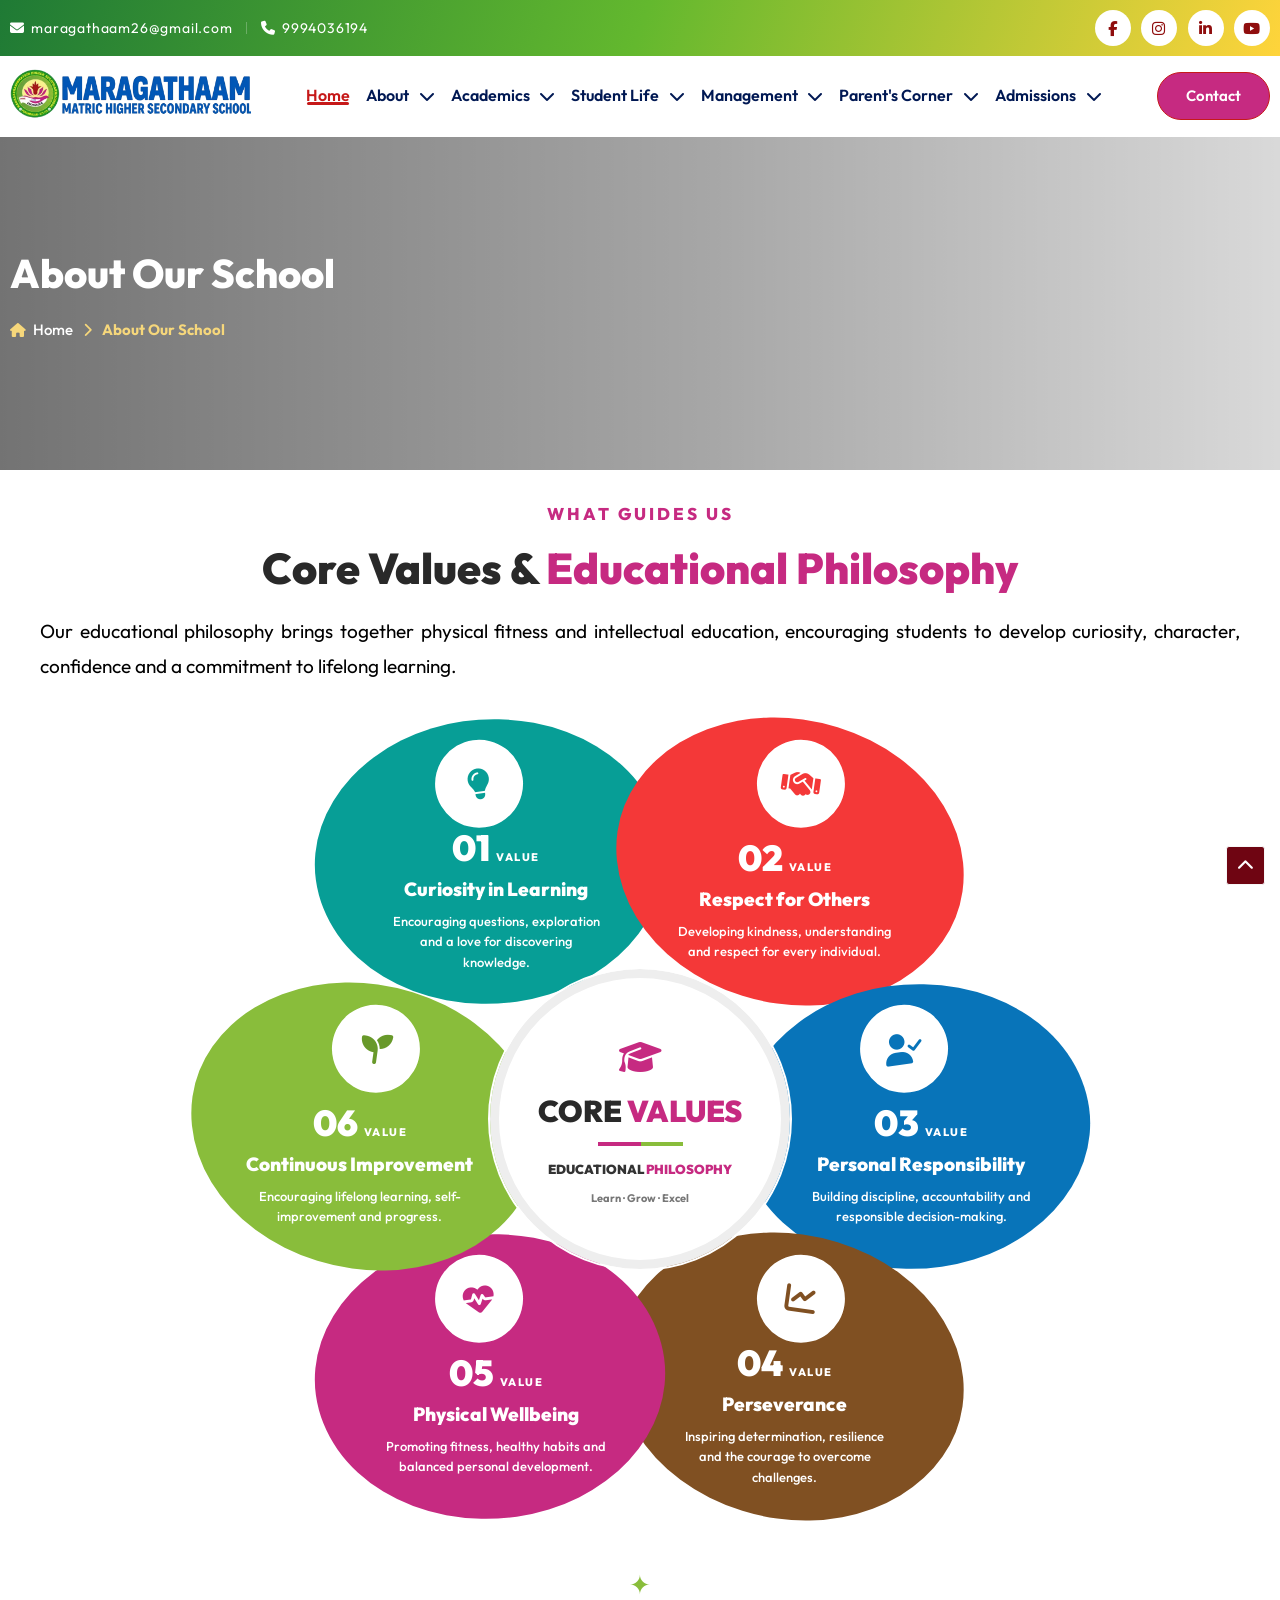
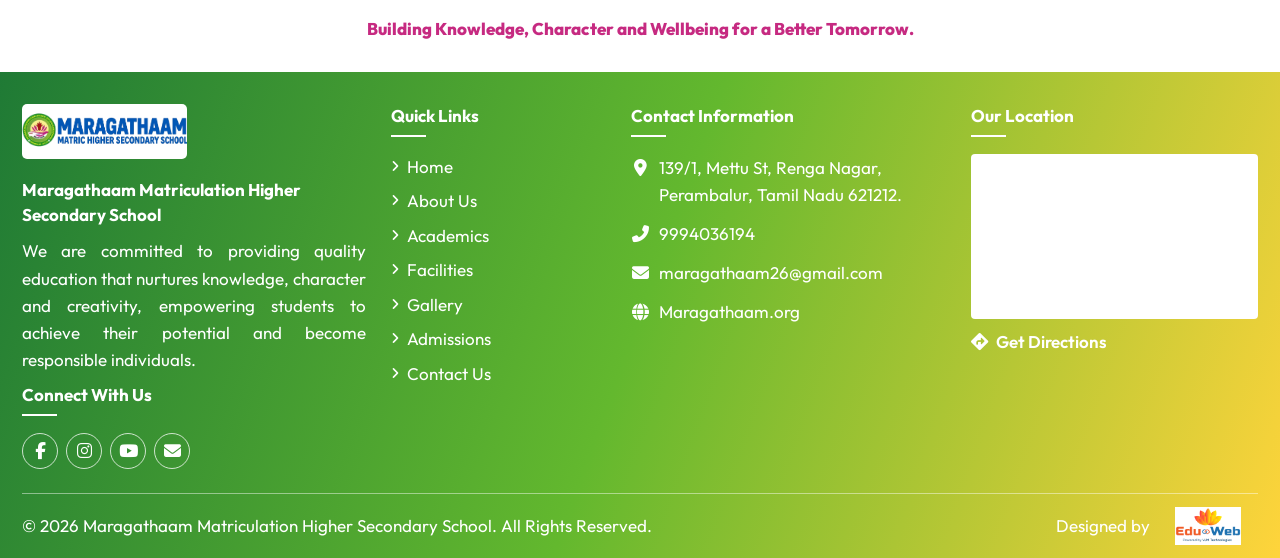
==== commit 62f8cb18: "inner1" ====
--- a/core-values.html
+++ b/core-values.html
@@ -725,6 +725,250 @@
 
 
 
+<!-- =====================================================
+     MARAGATHAAM MATRIC SCHOOL
+     CORE VALUES & EDUCATIONAL PHILOSOPHY
+===================================================== -->
+
+<section class="mmhs-values-section">
+
+    <div class="mmhs-values-container">
+
+        <!-- SECTION HEADING -->
+
+        <div class="mmhs-values-heading">
+
+            <span class="mmhs-values-subtitle">
+                WHAT GUIDES US
+            </span>
+
+            <h2>
+                Core Values &
+                <span>Educational Philosophy</span>
+            </h2>
+
+            <p>
+                Our educational philosophy brings together
+                physical fitness and intellectual education,
+                encouraging students to develop curiosity,
+                character, confidence and a commitment to
+                lifelong learning.
+            </p>
+
+        </div>
+
+
+        <!-- CIRCULAR INFOGRAPHIC -->
+
+        <div class="mmhs-values-wheel">
+
+
+            <!-- VALUE 01 -->
+
+            <div class="mmhs-value-item value-one">
+
+                <div class="mmhs-value-icon">
+                    <i class="fas fa-lightbulb"></i>
+                </div>
+
+                <div class="mmhs-value-content">
+
+                    <div class="mmhs-value-number">
+                        01 <small>VALUE</small>
+                    </div>
+
+                    <h3>Curiosity in Learning</h3>
+
+                    <p>
+                        Encouraging questions, exploration
+                        and a love for discovering knowledge.
+                    </p>
+
+                </div>
+
+            </div>
+
+
+            <!-- VALUE 02 -->
+
+            <div class="mmhs-value-item value-two">
+
+                <div class="mmhs-value-icon">
+                    <i class="fas fa-handshake"></i>
+                </div>
+
+                <div class="mmhs-value-content">
+
+                    <div class="mmhs-value-number">
+                        02 <small>VALUE</small>
+                    </div>
+
+                    <h3>Respect for Others</h3>
+
+                    <p>
+                        Developing kindness, understanding
+                        and respect for every individual.
+                    </p>
+
+                </div>
+
+            </div>
+
+
+            <!-- VALUE 03 -->
+
+            <div class="mmhs-value-item value-three">
+
+                <div class="mmhs-value-icon">
+                    <i class="fas fa-user-check"></i>
+                </div>
+
+                <div class="mmhs-value-content">
+
+                    <div class="mmhs-value-number">
+                        03 <small>VALUE</small>
+                    </div>
+
+                    <h3>Personal Responsibility</h3>
+
+                    <p>
+                        Building discipline, accountability
+                        and responsible decision-making.
+                    </p>
+
+                </div>
+
+            </div>
+
+
+            <!-- VALUE 04 -->
+
+            <div class="mmhs-value-item value-four">
+
+                <div class="mmhs-value-icon">
+                    <i class="fas fa-chart-line"></i>
+                </div>
+
+                <div class="mmhs-value-content">
+
+                    <div class="mmhs-value-number">
+                        04 <small>VALUE</small>
+                    </div>
+
+                    <h3>Perseverance</h3>
+
+                    <p>
+                        Inspiring determination, resilience
+                        and the courage to overcome challenges.
+                    </p>
+
+                </div>
+
+            </div>
+
+
+            <!-- VALUE 05 -->
+
+            <div class="mmhs-value-item value-five">
+
+                <div class="mmhs-value-icon">
+                    <i class="fas fa-heartbeat"></i>
+                </div>
+
+                <div class="mmhs-value-content">
+
+                    <div class="mmhs-value-number">
+                        05 <small>VALUE</small>
+                    </div>
+
+                    <h3>Physical Wellbeing</h3>
+
+                    <p>
+                        Promoting fitness, healthy habits
+                        and balanced personal development.
+                    </p>
+
+                </div>
+
+            </div>
+
+
+            <!-- VALUE 06 -->
+
+            <div class="mmhs-value-item value-six">
+
+                <div class="mmhs-value-icon">
+                    <i class="fas fa-seedling"></i>
+                </div>
+
+                <div class="mmhs-value-content">
+
+                    <div class="mmhs-value-number">
+                        06 <small>VALUE</small>
+                    </div>
+
+                    <h3>Continuous Improvement</h3>
+
+                    <p>
+                        Encouraging lifelong learning,
+                        self-improvement and progress.
+                    </p>
+
+                </div>
+
+            </div>
+
+
+            <!-- CENTRAL CIRCLE -->
+
+            <div class="mmhs-values-center">
+
+                <div class="mmhs-center-inner">
+                    <div class="mmhs-center-symbol">
+                        <i class="fas fa-graduation-cap"></i>
+                    </div>
+
+                    <h3>
+                        CORE
+                        <strong>VALUES</strong>
+                    </h3>
+
+                    <div class="mmhs-center-divider"></div>
+
+                    <h4>
+                        EDUCATIONAL
+                        <span>PHILOSOPHY</span>
+                    </h4>
+
+                    <p>
+                        Learn · Grow · Excel
+                    </p>
+
+                </div>
+
+            </div>
+
+
+        </div>
+
+
+        <!-- BOTTOM MESSAGE -->
+
+        <div class="mmhs-values-footer">
+
+            <span class="mmhs-footer-star">✦</span>
+
+            <p>
+                Building Knowledge, Character and Wellbeing
+                for a Better Tomorrow.
+            </p>
+
+        </div>
+
+    </div>
+
+</section>
+
 
 
 
--- a/assets/css/innerpage.css
+++ b/assets/css/innerpage.css
@@ -1,75 +1,167 @@
 
 /* =====================================================
-   MARAGATHAM MATRIC SCHOOL - BREADCRUMB
+   MARAGATHAAM MATRIC SCHOOL
+   RESPONSIVE BREADCRUMB
+   DESKTOP + TABLET + MOBILE
+===================================================== */
+
+/* =====================================================
+   MAIN BREADCRUMB SECTION
 ===================================================== */
 
 .mmhs-breadcrumb-section {
     position: relative;
+    isolation: isolate;
+
     width: 100%;
-    min-height: 400px;
+    min-height: 350px;
+    height: auto;
+
     display: flex;
     align-items: center;
+
     overflow: hidden;
-
-    /* CHANGE IMAGE PATH */
-    background-image: url("../img/EVENT 10-04-2026/build.jpg");
-    background-position: top center;
+        margin-top: 5%;
+
+    background-image: url("../img/photos/bread.png");
+    background-position: center center;
     background-size: cover;
     background-repeat: no-repeat;
 
-    padding:65px 0;
-}
-
-/* DARK IMAGE OVERLAY */
+    padding: 60px 0;
+    box-sizing: border-box;
+}
+
+/* =====================================================
+   FULL SECTION DARK OVERLAY
+===================================================== */
 
 .mmhs-breadcrumb-overlay {
     position: absolute;
     inset: 0;
+
+    width: 100%;
+    height: 100%;
+
+    z-index: 0;
+    pointer-events: none;
+
     background: linear-gradient(
         90deg,
-        rgba(0, 0, 0, 0.358) 100%
+        rgba(0, 0, 0, 0.55) 0%,
+        rgba(0, 0, 0, 0.35) 55%,
+        rgba(0, 0, 0, 0.15) 100%
     );
 }
 
-/* CONTENT */
+/* =====================================================
+   BOOTSTRAP CONTAINER
+===================================================== */
+
+.mmhs-breadcrumb-section .container {
+    position: relative;
+    z-index: 2;
+}
+
+/* =====================================================
+   CONTENT
+===================================================== */
 
 .mmhs-breadcrumb-content {
     position: relative;
     z-index: 2;
+
+    width: 100%;
+
     display: flex;
     flex-direction: column;
     align-items: flex-start;
-}
-
-/* PAGE HEADING */
+    justify-content: center;
+
+    box-sizing: border-box;
+}
+
+/* =====================================================
+   SUBTITLE
+===================================================== */
+
+.mmhs-breadcrumb-subtitle {
+    display: block;
+
+    color: #ffffff;
+
+    font-size: 12px;
+    font-weight: 700;
+    letter-spacing: 2px;
+    line-height: 1.6;
+
+    margin-bottom: 12px;
+}
+
+/* =====================================================
+   PAGE TITLE
+===================================================== */
+
+.mmhs-breadcrumb-title {
+    width: 100%;
+}
 
 .mmhs-breadcrumb-title h1 {
     color: #ffffff;
+
     font-size: 40px;
     font-weight: 800;
     line-height: 1.2;
+
     margin: 0 0 22px;
-}
-
-/* BREADCRUMB LIST */
+    padding: 0;
+
+    overflow-wrap: break-word;
+}
+
+/* =====================================================
+   BREADCRUMB LIST
+===================================================== */
 
 .mmhs-breadcrumb-list {
     display: flex;
     align-items: center;
     flex-wrap: wrap;
-    gap: 12px;
+
+    gap: 10px;
+
     list-style: none;
     padding: 0;
     margin: 0;
 }
 
-/* LINKS */
+/* =====================================================
+   BREADCRUMB ITEMS
+===================================================== */
+
+.mmhs-breadcrumb-item {
+    display: inline-flex;
+    align-items: center;
+
+    line-height: 1.5;
+}
+
+/* =====================================================
+   BREADCRUMB LINKS
+===================================================== */
 
 .mmhs-breadcrumb-item a {
+    display: inline-flex;
+    align-items: center;
+
     color: #ffffff;
+
     font-size: 15px;
     font-weight: 500;
+
     text-decoration: none;
+    white-space: nowrap;
+
     transition: color 0.3s ease;
 }
 
@@ -79,62 +171,221 @@
 
 .mmhs-breadcrumb-item a i {
     color: #f6d77b;
-    margin-right: 6px;
-}
-
-/* SEPARATOR */
+
+    font-size: 14px;
+    margin-right: 7px;
+}
+
+/* =====================================================
+   SEPARATOR
+===================================================== */
 
 .mmhs-breadcrumb-separator {
     color: #f6d77b;
-    font-size: 15px;
-}
-
-/* ACTIVE PAGE */
+
+    font-size: 14px;
+    font-weight: 700;
+}
+
+/* =====================================================
+   ACTIVE PAGE
+===================================================== */
 
 .mmhs-breadcrumb-item.mmhs-active {
     color: #f6d77b;
+
     font-size: 15px;
-    font-weight: 600;
-}
-
-/* TABLET */
+    font-weight: 700;
+    line-height: 1.5;
+}
+
+/* =====================================================
+   LAPTOP
+===================================================== */
+
+@media (max-width: 1199px) {
+
+    .mmhs-breadcrumb-section {
+        min-height: 320px;
+        padding: 55px 0;
+    }
+
+    .mmhs-breadcrumb-title h1 {
+        font-size: 37px;
+    }
+
+}
+
+/* =====================================================
+   TABLET
+===================================================== */
 
 @media (max-width: 991px) {
 
     .mmhs-breadcrumb-section {
-        min-height: 250px;
-        padding: 55px 0;
+        min-height: 270px;
+        padding: 45px 0;
+        margin-top: 5%;
+        background-position: center center;
+    }
+
+    .mmhs-breadcrumb-overlay {
+        background: rgba(0, 0, 0, 0.48);
     }
 
     .mmhs-breadcrumb-title h1 {
         font-size: 34px;
-    }
-
-}
-
-/* MOBILE */
-
-@media (max-width: 576px) {
+        margin-bottom: 18px;
+    }
+
+    .mmhs-breadcrumb-item a,
+    .mmhs-breadcrumb-item.mmhs-active {
+        font-size: 14px;
+    }
+
+}
+
+/* =====================================================
+   MOBILE - 767px
+===================================================== */
+
+@media (max-width: 767px) {
 
     .mmhs-breadcrumb-section {
-        min-height: 200px;
-        padding: 40px 0;
-        background-position: center;
-    }
+        width: 100%;
+
+        min-height: 220px;
+        height: auto;
+
+        padding: 35px 0;
+
+        display: flex;
+        align-items: center;
+        margin-top: 5%;
+
+        background-size: cover;
+        background-position: 60% center;
+        background-repeat: no-repeat;
+
+        overflow: hidden;
+    }
+
+    /* FULL MOBILE OVERLAY */
+
+    .mmhs-breadcrumb-overlay {
+        position: absolute;
+
+        top: 0;
+        right: 0;
+        bottom: 0;
+        left: 0;
+
+        width: 100%;
+        height: 100%;
+
+        background: rgba(0, 0, 0, 0.48);
+
+        z-index: 0;
+    }
+
+    /* MOBILE CONTENT */
+
+    .mmhs-breadcrumb-content {
+        width: 100%;
+
+        padding: 0 20px;
+
+        align-items: flex-start;
+        justify-content: center;
+    }
+
+    /* SUBTITLE */
 
     .mmhs-breadcrumb-subtitle {
         font-size: 10px;
+        letter-spacing: 1.5px;
+
+        margin-bottom: 9px;
+    }
+
+    /* TITLE */
+
+    .mmhs-breadcrumb-title h1 {
+        font-size: 29px;
+        line-height: 1.3;
+
+        margin-bottom: 15px;
+    }
+
+    /* BREADCRUMB */
+
+    .mmhs-breadcrumb-list {
+        display: flex;
+        flex-wrap: wrap;
+        align-items: center;
+
+        column-gap: 8px;
+        row-gap: 6px;
+    }
+
+    .mmhs-breadcrumb-item a,
+    .mmhs-breadcrumb-item.mmhs-active {
+        font-size: 13px;
+    }
+
+    .mmhs-breadcrumb-item a i {
+        font-size: 12px;
+        margin-right: 5px;
+    }
+
+    .mmhs-breadcrumb-separator {
+        font-size: 12px;
+    }
+
+}
+
+/* =====================================================
+   SMALL MOBILE - 576px
+===================================================== */
+
+@media (max-width: 576px) {
+
+    .mmhs-breadcrumb-section {
+        min-height: 205px;
+        height: auto;
+
+        padding: 32px 0;
+        margin-top: 15%;
+        background-position: 58% center;
+    }
+
+    .mmhs-breadcrumb-overlay {
+        inset: 0;
+        width: 100%;
+        height: 100%;
+
+        background: rgba(0, 0, 0, 0.50);
+    }
+
+    .mmhs-breadcrumb-content {
+        padding: 0 18px;
+    }
+
+    .mmhs-breadcrumb-subtitle {
+        font-size: 9px;
         letter-spacing: 1.2px;
-        line-height: 1.6;
+        margin-bottom: 8px;
     }
 
     .mmhs-breadcrumb-title h1 {
-        font-size: 27px;
-        margin-bottom: 17px;
+        font-size: 26px;
+        line-height: 1.3;
+        margin-bottom: 13px;
     }
 
     .mmhs-breadcrumb-list {
-        gap: 8px;
+        column-gap: 6px;
+        row-gap: 5px;
     }
 
     .mmhs-breadcrumb-item a,
@@ -142,16 +393,104 @@
         font-size: 12px;
     }
 
-}
-
-/* SMALL MOBILE */
-
-@media (max-width: 360px) {
+    .mmhs-breadcrumb-item a i {
+        font-size: 11px;
+        margin-right: 4px;
+    }
+
+    .mmhs-breadcrumb-separator {
+        font-size: 11px;
+    }
+
+}
+
+/* =====================================================
+   EXTRA SMALL MOBILE - 400px
+===================================================== */
+
+@media (max-width: 400px) {
+
+    .mmhs-breadcrumb-section {
+        min-height: 190px;
+        height: auto;
+
+        padding: 28px 0;
+        margin-top: 15%;
+
+        background-position: 56% center;
+    }
+
+    .mmhs-breadcrumb-content {
+        padding: 0 15px;
+    }
 
     .mmhs-breadcrumb-title h1 {
-        font-size: 24px;
-    }
-
+        font-size: 23px;
+        line-height: 1.3;
+
+        margin-bottom: 12px;
+    }
+
+    .mmhs-breadcrumb-subtitle {
+        font-size: 9px;
+    }
+
+    .mmhs-breadcrumb-list {
+        gap: 5px;
+    }
+
+    .mmhs-breadcrumb-item a,
+    .mmhs-breadcrumb-item.mmhs-active {
+        font-size: 11px;
+    }
+
+}
+
+/* =====================================================
+   VERY SMALL MOBILE - 350px
+===================================================== */
+
+@media (max-width: 350px) {
+
+    .mmhs-breadcrumb-section {
+        min-height: 180px;
+        height: auto;
+        margin-top: 15%;
+
+        padding: 25px 0;
+    }
+
+    .mmhs-breadcrumb-title h1 {
+        font-size: 21px;
+        line-height: 1.3;
+
+        margin-bottom: 10px;
+    }
+
+    .mmhs-breadcrumb-subtitle {
+        font-size: 8px;
+        letter-spacing: 1px;
+    }
+
+    .mmhs-breadcrumb-item a,
+    .mmhs-breadcrumb-item.mmhs-active {
+        font-size: 10px;
+    }
+
+    .mmhs-breadcrumb-list {
+        gap: 5px;
+    }
+
+}
+
+/* =====================================================
+   FINAL BOX SIZING
+===================================================== */
+
+.mmhs-breadcrumb-section *,
+.mmhs-breadcrumb-section *::before,
+.mmhs-breadcrumb-section *::after {
+    box-sizing: border-box;
 }
 
 
@@ -741,142 +1080,101 @@
 
 
 /* =========================================================
-   MARAGATHAAM - JOURNEY SECTION
-   PRIMARY: #c62a81
-   SECONDARY: #89bd3b
+   MARAGATHAAM MATRIC SCHOOL
+   HISTORY & EDUCATIONAL JOURNEY
+   LEFT CONTENT + RIGHT IMAGE
 ========================================================= */
 
 .mmhs-journey-section {
     width: 100%;
-    padding: 75px 30px;
-    background: #faf8f5;
+    padding: 85px 25px;
+    background: #ffffff;
     overflow: hidden;
-    position: relative;
-    box-sizing: border-box;
-}
-
-.mmhs-journey-section * {
-    box-sizing: border-box;
 }
 
 .mmhs-journey-wrapper {
     max-width: 1450px;
-    margin: 0 auto;
+    margin: auto;
     display: grid;
-    grid-template-columns: 150px minmax(0, 1fr);
-    gap: 38px;
+    grid-template-columns: 175px minmax(0, 1fr);
+    gap: 55px;
     align-items: stretch;
 }
 
-
-/* =========================================================
+/* =========================================
    LEFT VERTICAL SIDEBAR
-========================================================= */
+========================================= */
 
 .mmhs-journey-sidebar {
     position: relative;
-    background: linear-gradient(
-        180deg,
-        #c62a81 0%,
-        #a91e6a 100%
-    );
-    border-radius: 5px;
-    overflow: hidden;
+    background: linear-gradient(160deg, #c62a81, #a71966);
+    border-radius: 4px;
     min-height: 100%;
 }
 
 .mmhs-sidebar-inner {
     position: sticky;
-    top: 30px;
-    min-height: 850px;
-    height: 100%;
-    padding: 30px 10px;
+    top: 10px;
+    min-height: 480px;
+    padding: 35px 15px;
     display: flex;
     flex-direction: column;
     align-items: center;
     justify-content: space-between;
-    text-align: center;
+    color: #ffffff;
 }
 
 .mmhs-sidebar-top {
-    color: #ffffff;
-    font-size: 10px;
+    font-size: 12px;
     font-weight: 800;
     letter-spacing: 3px;
-    writing-mode: vertical-rl;
-    transform: rotate(180deg);
-}
-
-/* VERTICAL OUR JOURNEY */
+}
 
 .mmhs-vertical-title {
     display: flex;
     flex-direction: column;
     align-items: center;
-    gap: 20px;
-}
-
-.mmhs-vertical-title span {
-    color: #ffffff;
-    font-family: Georgia, serif;
-    font-size: 49px;
-    font-weight: 800;
+    gap: 8px;
+    font-size: 35px;
+    font-weight: 900;
     line-height: 1;
-    letter-spacing: 4px;
+    letter-spacing: 2px;
     writing-mode: vertical-rl;
     transform: rotate(180deg);
-    text-shadow: 3px 4px 4px rgba(0,0,0,0.2);
 }
 
 .mmhs-sidebar-divider {
     width: 45px;
     height: 3px;
     background: #89bd3b;
-    margin: 5px auto;
+    margin: 25px 0;
 }
 
 .mmhs-sidebar-year {
-    color: #ffffff;
-    font-size: 13px;
+    font-size: 16px;
     font-weight: 800;
     letter-spacing: 2px;
 }
 
-.mmhs-sidebar-decoration {
-    width: 100%;
-    max-width: 115px;
-    margin: 15px 0;
-}
-
-.mmhs-sidebar-decoration img {
-    width: 100%;
-    height: 110px;
-    object-fit: contain;
-}
-
 .mmhs-sidebar-bottom {
-    color: #ffffff;
-    font-size: 9px;
+    font-size: 10px;
     font-weight: 700;
-    letter-spacing: 1.5px;
+    letter-spacing: 2px;
     writing-mode: vertical-rl;
     transform: rotate(180deg);
 }
 
-
-/* =========================================================
+/* =========================================
    MAIN CONTENT
-========================================================= */
+========================================= */
 
 .mmhs-journey-content {
     min-width: 0;
-    width: 100%;
-}
-
-
-/* =========================================================
-   INTRODUCTION
-========================================================= */
+}
+
+/* =========================================
+   INTRO HEADING
+========================================= */
 
 .mmhs-journey-heading {
     max-width: 850px;
@@ -888,220 +1186,178 @@
     display: flex;
     align-items: center;
     justify-content: center;
-    gap: 12px;
+    gap: 13px;
     color: #c62a81;
-    font-size: 12px;
-    font-weight: 900;
+    font-size: 13px;
+    font-weight: 800;
     letter-spacing: 3px;
-    margin-bottom: 15px;
+    margin-bottom: 17px;
 }
 
 .mmhs-heading-label span {
-    width: 30px;
+    width: 35px;
     height: 2px;
     background: #89bd3b;
 }
 
 .mmhs-journey-heading h2 {
-    color: #29252a;
-    font-size: 38px;
-    font-weight: 800;
-    line-height: 1.3;
-    margin: 0 0 18px;
+    color: #252525;
+    font-size: clamp(28px, 3.5vw, 43px);
+    font-weight: 850;
+    line-height: 1.2;
+    margin-bottom: 20px;
 }
 
 .mmhs-journey-heading h2 span {
+    display: block;
     color: #c62a81;
+    margin-top: 5px;
 }
 
 .mmhs-journey-heading p {
-    color: #000000;
-    font-size: 17px;
-    line-height: 1.85;
-    text-align: justify;
-    margin: 0;
-}
-
-
-/* =========================================================
+    max-width: 780px;
+    margin: auto;
+    color: #444444;
+    font-size: 16px;
+    line-height: 1.9;
+    text-align: center;
+}
+
+/* =========================================
    TIMELINE
-========================================================= */
+========================================= */
 
 .mmhs-journey-timeline {
     position: relative;
-    padding: 5px 0 15px;
-}
-
-/* TIMELINE CENTRAL LINE */
+    padding-left: 55px;
+}
 
 .mmhs-journey-timeline::before {
     content: "";
     position: absolute;
-    top: 0;
-    bottom: 130px;
-    left: 50%;
-    width: 3px;
+    top: 15px;
+    bottom: 110px;
+    left: 20px;
+    width: 2px;
     background: linear-gradient(
         to bottom,
         #c62a81,
         #89bd3b,
         #c62a81
     );
-    transform: translateX(-50%);
-}
-
-
-/* =========================================================
-   TIMELINE ITEMS
-========================================================= */
+}
+
+/* =========================================
+   JOURNEY ITEM
+========================================= */
 
 .mmhs-journey-item {
-    width: 100%;
     position: relative;
-    display: flex;
-    justify-content: flex-start;
-    padding-right: calc(50% + 38px);
-    margin-bottom: 55px;
-}
-
-.mmhs-journey-item:nth-child(even) {
-    justify-content: flex-end;
-    padding-right: 0;
-    padding-left: calc(50% + 38px);
-}
-
-
-/* =========================================================
-   NUMBER CIRCLE
-========================================================= */
+    margin-bottom: 45px;
+}
+
+/* Timeline Number */
 
 .mmhs-journey-number {
     position: absolute;
-    left: 50%;
+    left: -55px;
     top: 35px;
-    transform: translateX(-50%);
-    width: 58px;
-    height: 58px;
+    width: 42px;
+    height: 42px;
+    border: 3px solid #ffffff;
     border-radius: 50%;
     background: #c62a81;
-    border: 5px solid #faf8f5;
-    box-shadow: 0 0 0 2px #89bd3b;
+    color: #ffffff;
     display: flex;
     align-items: center;
     justify-content: center;
-    color: #ffffff;
+    font-size: 13px;
+    font-weight: 800;
+    box-shadow: 0 0 0 2px #c62a81;
+    z-index: 2;
+}
+
+/* =========================================
+   CONTENT LEFT + IMAGE RIGHT
+========================================= */
+
+.mmhs-journey-card {
+    display: grid;
+    grid-template-columns: minmax(0, 1fr) 290px;
+    align-items: center;
+    gap: 30px;
+    padding: 28px 0;
+    border-bottom: 1px solid #e9e9e9;
+}
+
+/* LEFT TEXT */
+
+.mmhs-journey-card-content {
+    min-width: 0;
+    padding: 5px 0;
+    order: 1;
+}
+
+.mmhs-journey-date {
+    display: flex;
+    align-items: center;
+    flex-wrap: wrap;
+    gap: 13px;
+    margin-bottom: 15px;
+}
+
+.mmhs-date-year {
+    display: inline-block;
+    color: #c62a81;
+    font-size: 25px;
+    font-weight: 900;
+}
+
+.mmhs-date-label {
+    display: inline-block;
+    padding: 7px 13px;
+    background: #eef6e4;
+    color: #527d1c;
+    font-size: 10px;
+    font-weight: 800;
+    letter-spacing: 1.5px;
+}
+
+.mmhs-journey-card-content h3 {
+    color: #292929;
+    font-size: 23px;
+    font-weight: 800;
+    line-height: 1.35;
+    margin-bottom: 13px;
+}
+
+.mmhs-journey-card-content p {
+    color: #444444;
     font-size: 15px;
-    font-weight: 900;
-    z-index: 3;
-}
-
-
-/* =========================================================
-   TIMELINE CARD
-========================================================= */
-
-.mmhs-journey-card {
+    line-height: 1.9;
+    text-align: justify;
+    margin: 0;
+}
+
+/* RIGHT IMAGE */
+
+.mmhs-journey-photo {
+    order: 2;
     width: 100%;
-    display: grid;
-    grid-template-columns: minmax(0, 1fr) 145px;
-    align-items: center;
-    gap: 15px;
-    padding: 20px;
-    background: #ffffff;
-    border-left: 4px solid #c62a81;
-    border-bottom: 3px solid #89bd3b;
+    height: 220px;
     position: relative;
-    border-radius: 5px;
-}
-
-/* ALTERNATING CONNECTOR */
-
-.mmhs-journey-card::after {
+    overflow: hidden;
+    border-radius: 4px;
+    background: #f3f3f3;
+}
+
+.mmhs-journey-photo::after {
     content: "";
     position: absolute;
-    top: 62px;
-    right: -38px;
-    width: 38px;
-    height: 3px;
-    background: #89bd3b;
-}
-
-.mmhs-journey-item:nth-child(even) .mmhs-journey-card {
-    border-left: 0;
-    border-right: 4px solid #c62a81;
-}
-
-.mmhs-journey-item:nth-child(even) .mmhs-journey-card::after {
-    right: auto;
-    left: -38px;
-}
-
-
-/* =========================================================
-   DATE AND LABEL
-========================================================= */
-
-.mmhs-journey-date {
-    display: flex;
-    flex-direction: column;
-    align-items: flex-start;
-    gap: 7px;
-    margin-bottom: 13px;
-}
-
-.mmhs-date-year {
-    color: #c62a81;
-    font-size: 27px;
-    font-weight: 900;
-    line-height: 1.1;
-}
-
-.mmhs-date-label {
-    display: inline-block;
-    background: #edf5df;
-    color: #577e27;
-    padding: 6px 9px;
-    font-size: 9px;
-    font-weight: 900;
-    letter-spacing: 1px;
-}
-
-
-/* =========================================================
-   TEXT CONTENT
-========================================================= */
-
-.mmhs-journey-card-content {
-    min-width: 0;
-}
-
-.mmhs-journey-card h3 {
-    color: #29252a;
-    font-size: 20px;
-    font-weight: 800;
-    line-height: 1.35;
-    margin: 0 0 12px;
-}
-
-.mmhs-journey-card p {
-    color: #000000;
-    font-size: 16px;
-    line-height: 1.75;
-    text-align: justify;
-    margin: 0;
-}
-
-
-/* =========================================================
-   RIGHT SIDE IMAGE
-========================================================= */
-
-.mmhs-journey-photo {
-    width: 100%;
-    height: 185px;
-    overflow: hidden;
-    border-radius: 5px;
-    background: #f2f2ec;
+    inset: 0;
+    border: 4px solid rgba(137, 189, 59, 0.75);
+    pointer-events: none;
+    transition: 0.4s ease;
 }
 
 .mmhs-journey-photo img {
@@ -1110,224 +1366,146 @@
     display: block;
     object-fit: cover;
     object-position: center;
-    transition: transform 0.5s ease;
-}
-
-.mmhs-journey-photo:hover img {
-    transform: scale(1.07);
-}
-
-
-/* =========================================================
-   FINAL JOURNEY SECTION
-========================================================= */
+    transition: transform 0.6s ease;
+}
+
+.mmhs-journey-item:hover .mmhs-journey-photo img {
+    transform: scale(1.06);
+}
+
+.mmhs-journey-item:hover .mmhs-journey-photo::after {
+    border-color: #c62a81;
+}
+
+/* =========================================
+   FINAL MESSAGE
+========================================= */
 
 .mmhs-journey-future {
     position: relative;
-    max-width: 750px;
-    margin: 85px auto 20px;
-    padding: 35px 30px;
-    background: #ffffff;
-    border-top: 4px solid #c62a81;
-    border-bottom: 4px solid #89bd3b;
+    margin-top: 55px;
+    padding: 40px 35px;
+    background: #f5f9ef;
+    border-left: 5px solid #89bd3b;
     text-align: center;
 }
 
 .mmhs-future-symbol {
-    color: #89bd3b;
-    font-size: 36px;
+    color: #c62a81;
+    font-size: 30px;
     margin-bottom: 10px;
 }
 
 .mmhs-journey-future > span {
-    color: #c62a81;
+    color: #688f32;
     font-size: 12px;
     font-weight: 900;
-    letter-spacing: 2px;
+    letter-spacing: 3px;
 }
 
 .mmhs-journey-future h3 {
-    color: #29252a;
-    font-size: 27px;
+    color: #292929;
+    font-size: 28px;
     font-weight: 800;
-    line-height: 1.35;
+    line-height: 1.4;
     margin: 15px 0;
 }
 
 .mmhs-journey-future h3 strong {
+    display: block;
     color: #c62a81;
 }
 
 .mmhs-journey-future p {
-    color: #000000;
-    font-size: 17px;
-    line-height: 1.8;
-    text-align: justify;
-    margin: 0;
-}
-
-
-/* =========================================================
-   LARGE TABLET
-========================================================= */
-
-@media (max-width: 1199px) {
+    max-width: 750px;
+    margin: auto;
+    color: #444444;
+    font-size: 15px;
+    line-height: 1.9;
+}
+
+/* =========================================
+   TABLET
+========================================= */
+
+@media (max-width: 1100px) {
 
     .mmhs-journey-wrapper {
-        grid-template-columns: 125px minmax(0, 1fr);
-        gap: 25px;
-    }
-
-    .mmhs-vertical-title span {
-        font-size: 43px;
+        grid-template-columns: 130px minmax(0, 1fr);
+        gap: 35px;
     }
 
     .mmhs-journey-card {
-        grid-template-columns: minmax(0, 1fr) 115px;
-        padding: 15px;
-        gap: 12px;
+        grid-template-columns: minmax(0, 1fr) 230px;
+        gap: 22px;
     }
 
     .mmhs-journey-photo {
-        height: 165px;
-    }
-
-    .mmhs-journey-card h3 {
-        font-size: 18px;
-    }
-
-    .mmhs-journey-card p {
-        font-size: 15px;
-    }
-
-}
-
-
-/* =========================================================
-   TABLET RESPONSIVE
-========================================================= */
-
-@media (max-width: 991px) {
+        height: 200px;
+    }
+
+    .mmhs-journey-card-content h3 {
+        font-size: 20px;
+    }
+}
+
+/* =========================================
+   MOBILE
+========================================= */
+
+@media (max-width: 767px) {
 
     .mmhs-journey-section {
-        padding: 55px 20px;
+        padding: 55px 15px;
     }
 
     .mmhs-journey-wrapper {
-        grid-template-columns: 100px minmax(0, 1fr);
-        gap: 20px;
-    }
-
-    .mmhs-sidebar-inner {
-        min-height: 800px;
-    }
-
-    .mmhs-vertical-title span {
-        font-size: 36px;
-        letter-spacing: 2px;
-    }
-
-    .mmhs-journey-heading h2 {
-        font-size: 31px;
-    }
-
-    .mmhs-journey-timeline::before {
-        display: none;
-    }
-
-    .mmhs-journey-number {
-        display: none;
-    }
-
-    .mmhs-journey-item,
-    .mmhs-journey-item:nth-child(even) {
-        padding: 0;
-        margin-bottom: 25px;
-    }
-
-    .mmhs-journey-card::after {
-        display: none;
-    }
-
-    .mmhs-journey-card {
-        grid-template-columns: minmax(0, 1fr) 120px;
-    }
-
-}
-
-
-/* =========================================================
-   MOBILE RESPONSIVE
-========================================================= */
-
-@media (max-width: 767px) {
-
-    .mmhs-journey-section {
-        padding: 40px 16px;
-    }
-
-    .mmhs-journey-wrapper {
-        grid-template-columns: 1fr;
-        gap: 28px;
-    }
-
-    /* VERTICAL TITLE BECOMES TOP BANNER */
+        display: block;
+    }
 
     .mmhs-journey-sidebar {
         min-height: auto;
-        border-radius: 5px;
+        margin-bottom: 40px;
     }
 
     .mmhs-sidebar-inner {
         position: relative;
-        top: auto;
         min-height: auto;
-        padding: 23px 15px;
+        padding: 18px 15px;
+        flex-direction: row;
         gap: 12px;
     }
 
     .mmhs-sidebar-top {
+        font-size: 10px;
+        letter-spacing: 1px;
+    }
+
+    .mmhs-vertical-title {
+        flex-direction: row;
         writing-mode: horizontal-tb;
         transform: none;
-        font-size: 10px;
-    }
-
-    .mmhs-vertical-title {
-        flex-direction: row;
-        justify-content: center;
-        gap: 12px;
-    }
-
-    .mmhs-vertical-title span {
-        writing-mode: horizontal-tb;
-        transform: none;
-        font-size: 34px;
-        letter-spacing: 2px;
+        font-size: 21px;
+        gap: 5px;
     }
 
     .mmhs-sidebar-divider {
-        width: 45px;
-        margin: 2px auto;
+        width: 25px;
+        height: 2px;
+        margin: 0;
     }
 
     .mmhs-sidebar-year {
-        font-size: 12px;
-    }
-
-    .mmhs-sidebar-decoration {
+        font-size: 11px;
+        letter-spacing: 1px;
+    }
+
+    .mmhs-sidebar-bottom {
         display: none;
     }
 
-    .mmhs-sidebar-bottom {
-        writing-mode: horizontal-tb;
-        transform: none;
-        font-size: 9px;
-    }
-
-    /* INTRODUCTION */
-
     .mmhs-journey-heading {
-        margin-bottom: 35px;
+        margin-bottom: 45px;
     }
 
     .mmhs-journey-heading h2 {
@@ -1335,85 +1513,70 @@
     }
 
     .mmhs-journey-heading p {
-        font-size: 17px;
-        line-height: 1.75;
-    }
-
-    /* TIMELINE */
+        font-size: 15px;
+        text-align: justify;
+    }
 
     .mmhs-journey-timeline {
-        padding: 0 0 0 26px;
+        padding-left: 35px;
     }
 
     .mmhs-journey-timeline::before {
-        display: block;
-        left: 8px;
-        transform: none;
-        top: 0;
-        bottom: 100px;
-        width: 3px;
-    }
-
-    .mmhs-journey-item,
-    .mmhs-journey-item:nth-child(even) {
-        display: block;
-        padding: 0;
-        margin-bottom: 28px;
+        left: 12px;
     }
 
     .mmhs-journey-number {
+        left: -35px;
+        top: 20px;
+        width: 30px;
+        height: 30px;
+        font-size: 11px;
+    }
+
+    .mmhs-journey-item {
+        margin-bottom: 30px;
+    }
+
+    .mmhs-journey-card {
         display: flex;
-        left: -18px;
-        top: 22px;
-        transform: translateX(-50%);
-        width: 38px;
-        height: 38px;
-        border-width: 3px;
-        font-size: 11px;
-    }
-
-    /* CARD */
-
-    .mmhs-journey-card,
-    .mmhs-journey-item:nth-child(even) .mmhs-journey-card {
-        grid-template-columns: 1fr;
-        padding: 17px;
-        gap: 15px;
-        border-left: 4px solid #c62a81;
-        border-right: 0;
-        border-bottom: 3px solid #89bd3b;
-    }
-
-    .mmhs-journey-card::after,
-    .mmhs-journey-item:nth-child(even) .mmhs-journey-card::after {
-        display: none;
+        flex-direction: column;
+        align-items: stretch;
+        gap: 18px;
+        padding: 20px 0;
+    }
+
+    /* Mobile: Text first, image second */
+
+    .mmhs-journey-card-content {
+        order: 1;
+    }
+
+    .mmhs-journey-photo {
+        order: 2;
+        width: 100%;
+        height: 210px;
+    }
+
+    .mmhs-journey-date {
+        gap: 10px;
     }
 
     .mmhs-date-year {
-        font-size: 25px;
-    }
-
-    .mmhs-journey-card h3 {
+        font-size: 22px;
+    }
+
+    .mmhs-journey-card-content h3 {
         font-size: 20px;
     }
 
-    .mmhs-journey-card p {
-        font-size: 17px;
-        line-height: 1.75;
-    }
-
-    /* IMAGE ON RIGHT BECOMES FULL WIDTH BELOW TEXT */
-
-    .mmhs-journey-photo {
-        width: 100%;
-        height: 220px;
-    }
-
-    /* ENDING */
+    .mmhs-journey-card-content p {
+        font-size: 14px;
+        line-height: 1.8;
+    }
 
     .mmhs-journey-future {
-        margin: 45px 0 15px;
-        padding: 25px 18px;
+        margin-top: 35px;
+        padding: 30px 18px;
     }
 
     .mmhs-journey-future h3 {
@@ -1421,98 +1584,44 @@
     }
 
     .mmhs-journey-future p {
-        font-size: 17px;
-    }
-
-}
-
-
-/* =========================================================
+        font-size: 14px;
+    }
+}
+
+/* =========================================
    SMALL MOBILE
-========================================================= */
-
-@media (max-width: 480px) {
+========================================= */
+
+@media (max-width: 420px) {
 
     .mmhs-journey-section {
-        padding: 30px 12px;
-    }
-
-    .mmhs-journey-wrapper {
-        gap: 23px;
+        padding: 40px 12px;
     }
 
     .mmhs-sidebar-inner {
-        padding: 20px 12px;
-    }
-
-    .mmhs-vertical-title span {
-        font-size: 29px;
+        flex-wrap: wrap;
+        justify-content: center;
+    }
+
+    .mmhs-vertical-title {
+        font-size: 19px;
     }
 
     .mmhs-journey-heading h2 {
-        font-size: 26px;
-    }
-
-    .mmhs-journey-timeline {
-        padding-left: 23px;
-    }
-
-    .mmhs-journey-timeline::before {
-        left: 7px;
-    }
-
-    .mmhs-journey-number {
-        left: -16px;
-        width: 35px;
-        height: 35px;
-    }
-
-    .mmhs-journey-card {
-        padding: 14px;
-    }
-
-    .mmhs-journey-card h3 {
-        font-size: 19px;
-    }
-
-    .mmhs-journey-card p {
-        font-size: 17px;
-        line-height: 1.7;
+        font-size: 25px;
     }
 
     .mmhs-journey-photo {
-        height: 195px;
-    }
-
-    .mmhs-journey-future h3 {
-        font-size: 21px;
-    }
-
-}
-
-
-/* =========================================================
-   EXTRA SMALL MOBILE
-========================================================= */
-
-@media (max-width: 360px) {
-
-    .mmhs-vertical-title span {
-        font-size: 25px;
-    }
-
-    .mmhs-journey-heading h2 {
-        font-size: 24px;
-    }
-
-    .mmhs-journey-card h3 {
+        height: 185px;
+    }
+
+    .mmhs-journey-card-content h3 {
         font-size: 18px;
     }
 
-    .mmhs-journey-photo {
-        height: 175px;
-    }
-
+    .mmhs-date-label {
+        font-size: 9px;
+    }
 }
 
 
@@ -1873,3 +1982,694 @@
     }
 
 }
+
+
+/* =========================================================
+   MARAGATHAAM MATRIC SCHOOL
+   CORE VALUES & EDUCATIONAL PHILOSOPHY
+   SIX LARGE CIRCULAR PETAL DESIGN
+========================================================= */
+
+.mmhs-values-section {
+    width: 100%;
+    padding: 30px 20px;
+    background: #ffffff;
+    overflow: hidden;
+}
+
+.mmhs-values-container {
+    max-width: 1400px;
+    margin: 0 auto;
+}
+
+/* =========================================================
+   SECTION HEADING
+========================================================= */
+
+.mmhs-values-heading {
+    max-width:1200px;
+    margin: 0 auto 35px;
+    text-align: center;
+}
+
+.mmhs-values-subtitle {
+    display: inline-block;
+    color: #c62a81;
+    font-size: 17px;
+    font-weight: 800;
+    letter-spacing: 3px;
+    margin-bottom: 15px;
+}
+
+.mmhs-values-heading h2 {
+    color: #292929;
+    font-size: clamp(30px, 4vw, 43px);
+    font-weight: 850;
+    line-height: 1.25;
+    margin: 0 0 18px;
+}
+
+.mmhs-values-heading h2 span {
+    color: #c62a81;
+}
+
+.mmhs-values-heading p {
+    color: #000000;
+    font-size: 19px;
+    line-height: 1.85;
+    text-align: justify;
+    margin: 0;
+}
+
+/* =========================================================
+   MAIN INFOGRAPHIC AREA
+========================================================= */
+
+.mmhs-values-wheel {
+    position: relative;
+    width: 900px;
+    height: 800px;
+    max-width: 100%;
+    margin: 0 auto;
+}
+
+/* =========================================================
+   SIX PETAL SHAPES
+========================================================= */
+
+.mmhs-value-item {
+    position: absolute;
+    width: 350px;
+    height: 285px;
+    padding: 105px 35px 25px;
+
+    display: flex;
+    flex-direction: column;
+    align-items: center;
+    justify-content: center;
+
+    text-align: center;
+    box-sizing: border-box;
+
+    border-radius: 48% 52% 48% 52%;
+    overflow: hidden;
+
+    z-index: 1;
+    transition: transform 0.35s ease;
+}
+
+.mmhs-value-item:hover {
+    z-index: 5;
+}
+
+/* =========================================================
+   ICON CIRCLE
+========================================================= */
+
+.mmhs-value-icon {
+    position: absolute;
+    width: 88px;
+    height: 88px;
+
+    top: 20px;
+    left: 50%;
+    right: auto;
+
+    transform: translateX(-50%);
+
+    background: #ffffff;
+    border-radius: 50%;
+
+    display: flex;
+    align-items: center;
+    justify-content: center;
+
+    z-index: 3;
+}
+
+.mmhs-value-icon i {
+    font-size: 31px;
+    line-height: 1;
+}
+
+/* =========================================================
+   CONTENT ALIGNMENT
+========================================================= */
+
+.mmhs-value-content {
+    position: relative;
+    width: 100%;
+    max-width: 245px;
+
+    display: flex;
+    flex-direction: column;
+    align-items: center;
+    justify-content: center;
+
+    text-align: center;
+    margin: 0 auto;
+    z-index: 3;
+}
+
+/* NUMBER */
+
+.mmhs-value-number {
+    width: 100%;
+    color: inherit;
+
+    font-size: 36px;
+    font-weight: 900;
+    line-height: 1;
+
+    text-align: center;
+    margin-bottom: 11px;
+}
+
+.mmhs-value-number small {
+    font-size: 11px;
+    font-weight: 800;
+    letter-spacing: 1.5px;
+}
+
+/* HEADING */
+
+.mmhs-value-content h3 {
+    width: 100%;
+    color: inherit;
+
+    font-size: 19px;
+    font-weight: 850;
+    line-height: 1.3;
+
+    text-align: center;
+    margin: 0 0 9px;
+}
+
+/* DESCRIPTION */
+
+.mmhs-value-content p {
+    width: 100%;
+    max-width: 220px;
+
+    color: inherit;
+    font-size: 13px;
+    font-weight: 500;
+    line-height: 1.6;
+
+    text-align: center;
+    margin: 0 auto;
+}
+
+/* =========================================================
+   VALUE 01 - CURIOSITY
+========================================================= */
+
+.value-one {
+    top: 0;
+    left: 125px;
+
+    background: #079e96;
+    color: #ffffff;
+
+    transform: rotate(-8deg);
+}
+
+.value-one .mmhs-value-content {
+    transform: rotate(8deg);
+}
+
+.value-one .mmhs-value-icon i {
+    color: #079e96;
+}
+
+.value-one:hover {
+    transform: rotate(-8deg) translateY(-5px);
+}
+
+/* =========================================================
+   VALUE 02 - RESPECT
+========================================================= */
+
+.value-two {
+    top: 0;
+    right: 125px;
+
+    background: #f43838;
+    color: #ffffff;
+
+    transform: rotate(8deg);
+}
+
+.value-two .mmhs-value-content {
+    transform: rotate(-8deg);
+}
+
+.value-two .mmhs-value-icon i {
+    color:  #f43838;
+}
+
+.value-two:hover {
+    transform: rotate(8deg) translateY(-5px);
+}
+
+/* =========================================================
+   VALUE 03 - RESPONSIBILITY
+========================================================= */
+
+.value-three {
+    top: 265px;
+    right: 0;
+
+    background: #0874b9;
+    color: #ffffff;
+
+    transform: rotate(-8deg);
+}
+
+.value-three .mmhs-value-content {
+    transform: rotate(8deg);
+}
+
+.value-three .mmhs-value-icon i {
+    color: #0874b9;
+}
+
+.value-three:hover {
+    transform: rotate(-8deg) translateY(-5px);
+}
+
+/* =========================================================
+   VALUE 04 - PERSEVERANCE
+========================================================= */
+
+.value-four {
+    bottom: 0;
+    right: 125px;
+
+    background: #805022;
+    color: #ffffff;
+
+    transform: rotate(8deg);
+}
+
+.value-four .mmhs-value-content {
+    transform: rotate(-8deg);
+}
+
+.value-four .mmhs-value-icon i {
+    color: #805022;
+}
+
+.value-four:hover {
+    transform: rotate(8deg) translateY(-5px);
+}
+
+/* =========================================================
+   VALUE 05 - PHYSICAL WELLBEING
+========================================================= */
+
+.value-five {
+    bottom: 0;
+    left: 125px;
+
+    background: #c62a81;
+    color: #ffffff;
+
+    transform: rotate(-8deg);
+}
+
+.value-five .mmhs-value-content {
+    transform: rotate(8deg);
+}
+
+.value-five .mmhs-value-icon i {
+    color: #c62a81;
+}
+
+.value-five:hover {
+    transform: rotate(-8deg) translateY(-5px);
+}
+
+/* =========================================================
+   VALUE 06 - CONTINUOUS IMPROVEMENT
+========================================================= */
+
+.value-six {
+    top: 265px;
+    left: 0;
+
+    background: #89bd3b;
+    color: #ffffff;
+
+    transform: rotate(8deg);
+}
+
+.value-six .mmhs-value-content {
+    transform: rotate(-8deg);
+}
+
+.value-six .mmhs-value-icon i {
+    color: #68992a;
+}
+
+.value-six:hover {
+    transform: rotate(8deg) translateY(-5px);
+}
+
+/* =========================================================
+   CENTRAL CIRCLE
+========================================================= */
+
+.mmhs-values-center {
+    position: absolute;
+
+    width: 300px;
+    height: 300px;
+
+    top: 50%;
+    left: 50%;
+
+    transform: translate(-50%, -50%);
+
+    background: #ffffff;
+
+    border: 9px solid #eeeeee;
+    outline: 2px solid #ffffff;
+
+    border-radius: 50%;
+
+    display: flex;
+    align-items: center;
+    justify-content: center;
+
+    text-align: center;
+
+    z-index: 10;
+}
+
+.mmhs-center-inner {
+    width: 100%;
+    padding: 20px;
+    box-sizing: border-box;
+}
+
+/* CENTRAL SUBTITLE */
+
+.mmhs-center-small {
+    display: block;
+    color: #777777;
+
+    font-size: 10px;
+    font-weight: 800;
+    letter-spacing: 1.5px;
+
+    margin-bottom: 12px;
+}
+
+/* CENTRAL ICON */
+
+.mmhs-center-symbol {
+    color: #c62a81;
+    font-size: 34px;
+    margin-bottom: 10px;
+}
+
+/* CENTRAL TITLE */
+
+.mmhs-center-inner h3 {
+    color: #292929;
+
+    font-size: 30px;
+    font-weight: 900;
+    line-height: 1.1;
+
+    margin: 0;
+}
+
+.mmhs-center-inner h3 strong {
+    color: #c62a81;
+}
+
+/* DIVIDER */
+
+.mmhs-center-divider {
+    width: 85px;
+    height: 4px;
+
+    margin: 14px auto;
+
+    background: linear-gradient(
+        90deg,
+        #c62a81 50%,
+        #89bd3b 50%
+    );
+}
+
+/* CENTRAL SUBHEADING */
+
+.mmhs-center-inner h4 {
+    color: #333333;
+
+    font-size: 13px;
+    font-weight: 900;
+    line-height: 1.5;
+
+    margin: 0;
+}
+
+.mmhs-center-inner h4 span {
+    color: #c62a81;
+}
+
+/* CENTRAL FOOTER */
+
+.mmhs-center-inner p {
+    color: #777777;
+
+    font-size: 11px;
+    font-weight: 700;
+
+    margin: 10px 0 0;
+}
+
+/* =========================================================
+   BOTTOM MESSAGE
+========================================================= */
+
+.mmhs-values-footer {
+    margin-top: 45px;
+    text-align: center;
+}
+
+.mmhs-footer-star {
+    display: block;
+    color: #89bd3b;
+    font-size: 26px;
+    margin-bottom: 9px;
+}
+
+.mmhs-values-footer p {
+    color: #c62a81;
+
+    font-size: 17px;
+    font-weight: 800;
+
+    margin: 0;
+}
+
+/* =========================================================
+   TABLET
+========================================================= */
+
+@media (max-width: 950px) and (min-width: 601px) {
+
+    .mmhs-values-wheel {
+        width: 900px;
+        max-width: none;
+
+        transform: scale(0.78);
+        transform-origin: top center;
+
+        margin-bottom: -170px;
+    }
+
+}
+
+/* =========================================================
+   MOBILE
+========================================================= */
+
+@media (max-width: 600px) {
+
+    .mmhs-values-section {
+        padding: 50px 15px;
+    }
+
+    .mmhs-values-heading {
+        margin-bottom: 35px;
+    }
+
+    .mmhs-values-heading h2 {
+        font-size: 28px;
+    }
+
+    .mmhs-values-heading p {
+        font-size: 16px;
+        text-align: justify;
+    }
+
+    .mmhs-values-wheel {
+        width: 100%;
+        height: auto;
+
+        display: grid;
+        grid-template-columns: repeat(2, minmax(0, 1fr));
+        gap: 15px;
+
+        transform: none;
+        margin: 0 auto;
+    }
+
+    /* CENTRAL CIRCLE */
+
+    .mmhs-values-center {
+        position: relative;
+
+        top: auto;
+        left: auto;
+
+        transform: none;
+
+        grid-column: 1 / -1;
+        grid-row: 1;
+
+        width: 300px;
+        height: 300px;
+
+        margin: 0 auto 15px;
+    }
+
+    .mmhs-center-inner h3 {
+        font-size: 24px;
+    }
+
+    /* MOBILE VALUE SHAPES */
+
+    .mmhs-value-item {
+        position: relative;
+
+        top: auto;
+        right: auto;
+        bottom: auto;
+        left: auto;
+
+        width: 100%;
+        height: 235px;
+
+        padding: 105px 12px 20px;
+
+        border-radius: 45% 45% 15px 15px;
+
+        transform: none !important;
+
+        display: flex;
+        flex-direction: column;
+        align-items: center;
+        justify-content: center;
+
+        text-align: center;
+    }
+
+    /* MOBILE ICON */
+
+    .mmhs-value-icon {
+        width: 68px;
+        height: 68px;
+
+        top: 15px;
+        left: 50%;
+        right: auto;
+
+        transform: translateX(-50%);
+    }
+
+    .mmhs-value-icon i {
+        font-size: 25px;
+    }
+
+    /* MOBILE CONTENT */
+
+    .mmhs-value-content {
+        width: 100%;
+        max-width: 100%;
+
+        display: flex;
+        flex-direction: column;
+        align-items: center;
+        justify-content: center;
+
+        transform: none !important;
+
+        margin: 0 auto;
+    }
+
+    .mmhs-value-number {
+        font-size: 25px;
+        margin-bottom: 8px;
+    }
+
+    .mmhs-value-content h3 {
+        font-size: 14px;
+        line-height: 1.35;
+        margin-bottom: 7px;
+    }
+
+    .mmhs-value-content p {
+        font-size: 11px;
+        line-height: 1.55;
+        text-align: center;
+    }
+
+    /* BOTTOM MESSAGE */
+
+    .mmhs-values-footer {
+        margin-top: 30px;
+    }
+
+    .mmhs-values-footer p {
+        font-size: 17px;
+        line-height: 1.7;
+    }
+
+}
+
+/* =========================================================
+   EXTRA SMALL MOBILE
+========================================================= */
+
+@media (max-width: 380px) {
+
+    .mmhs-values-wheel {
+        gap: 10px;
+    }
+
+    .mmhs-value-item {
+        height: 220px;
+        padding-left: 8px;
+        padding-right: 8px;
+    }
+
+    .mmhs-value-icon {
+        width: 62px;
+        height: 62px;
+    }
+
+    .mmhs-value-content h3 {
+        font-size: 13px;
+    }
+
+    .mmhs-value-content p {
+        font-size: 10px;
+    }
+
+}
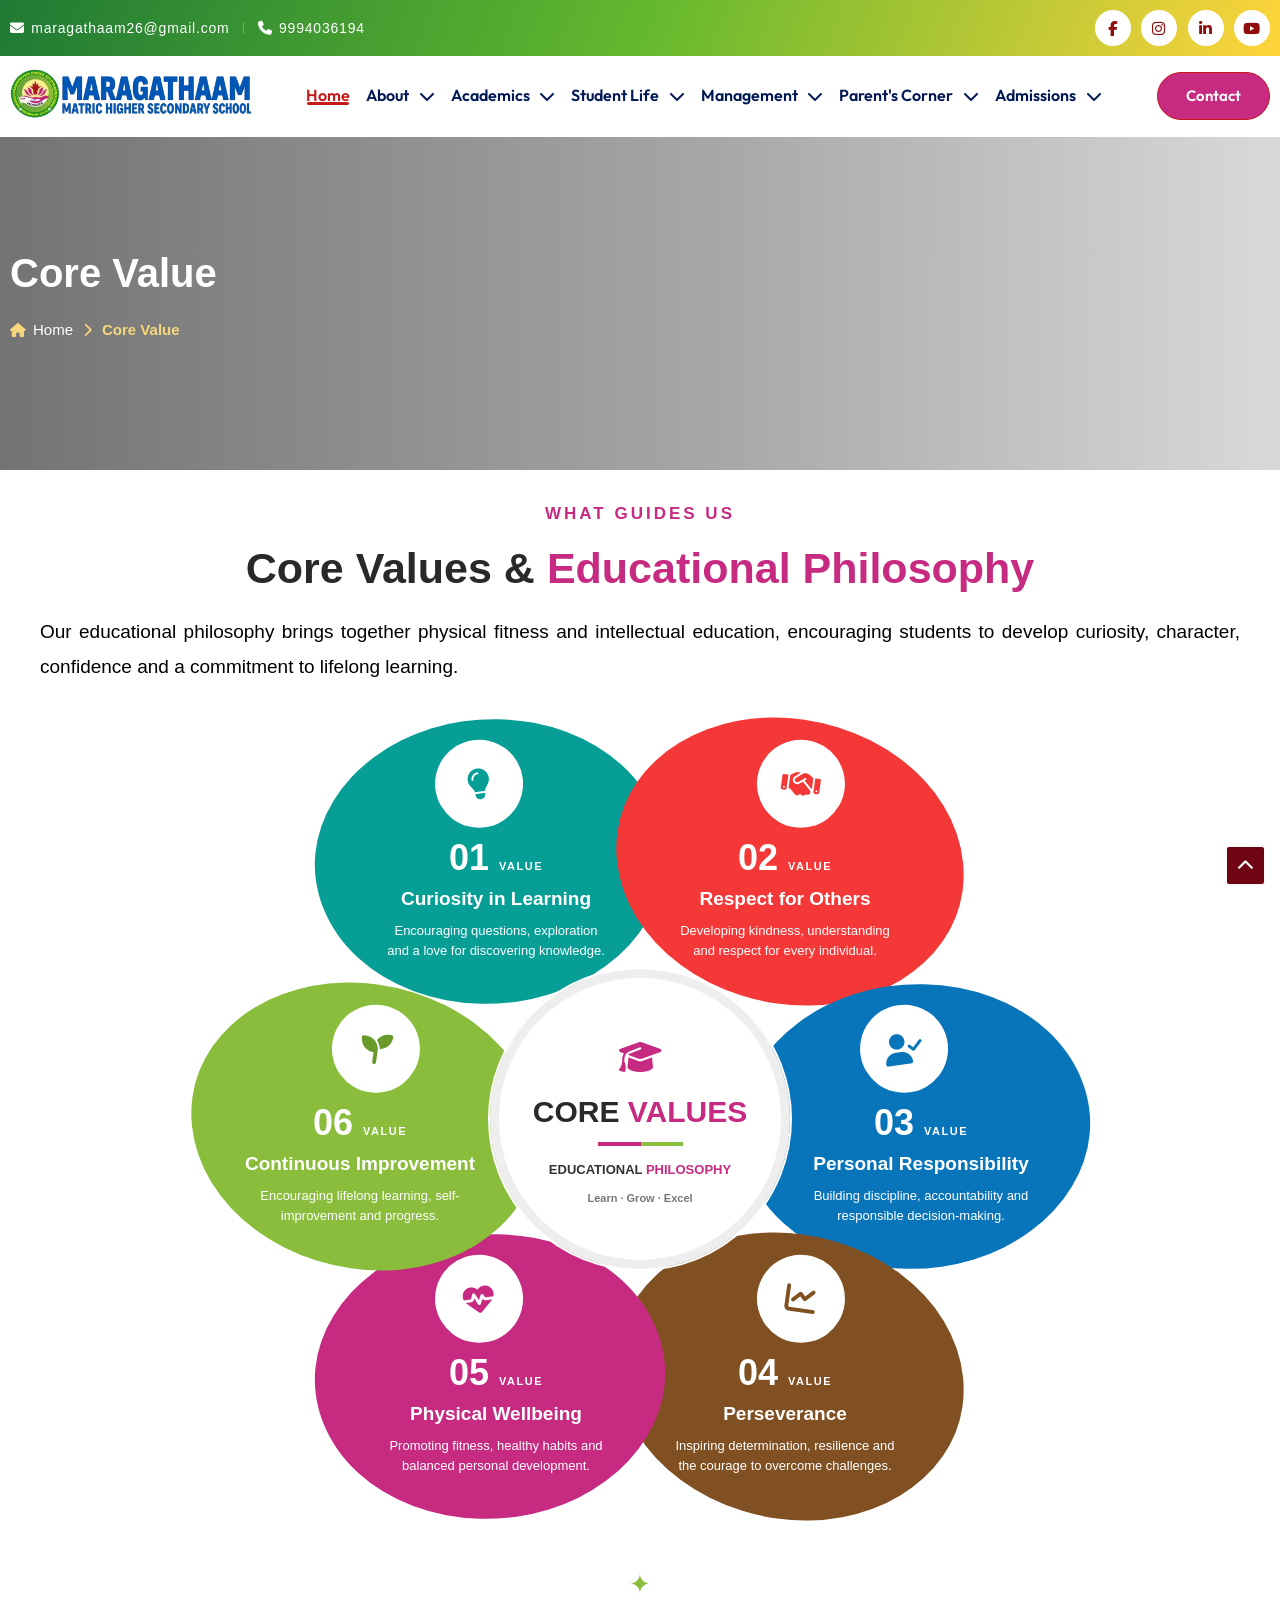
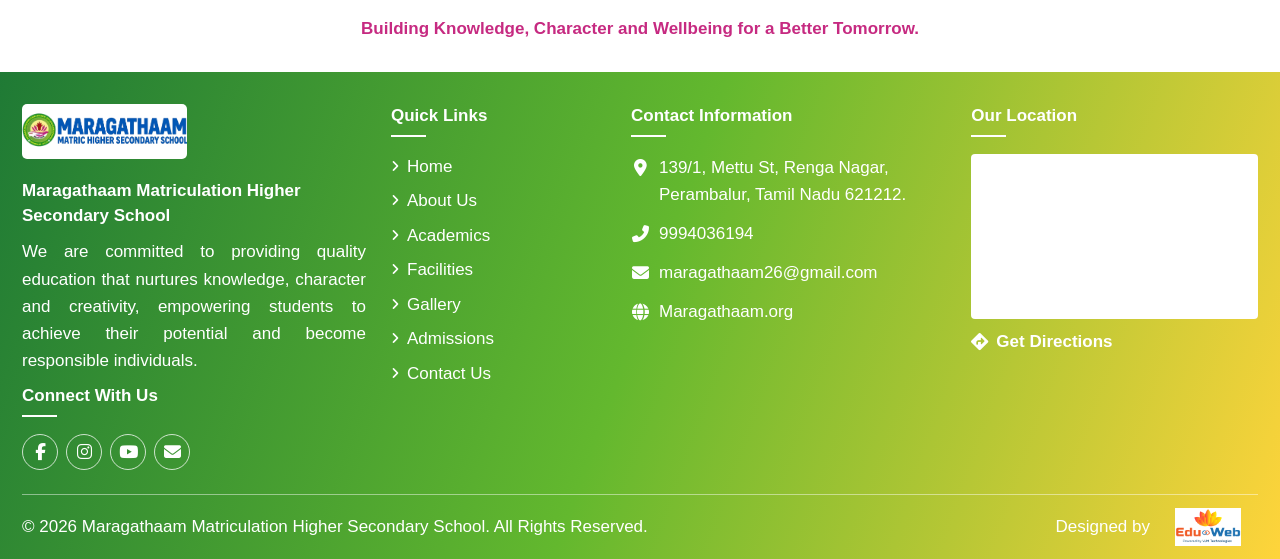
==== commit b819da2c: "clracademic" ====
--- a/core-values.html
+++ b/core-values.html
@@ -690,7 +690,7 @@
 
             <!-- PAGE TITLE -->
             <div class="mmhs-breadcrumb-title">
-                <h1>About Our School</h1>
+                <h1>Core Value</h1>
 
             </div>
 
@@ -711,7 +711,7 @@
                     </li>
 
                     <li class="mmhs-breadcrumb-item mmhs-active">
-                        About Our School
+                       Core Value
                     </li>
 
                 </ol>
--- a/assets/css/style.css
+++ b/assets/css/style.css
@@ -828,7 +828,7 @@
 }
 
 .main-header.header-glass .navbar-nav .dropdown-menu {
-  background: rgba(255, 255, 255, 0.8) !important;
+  background: rgb(255, 255, 255) !important;
   backdrop-filter: blur(24px) saturate(190%) !important;
   -webkit-backdrop-filter: blur(24px) saturate(190%) !important;
   border: 1px solid rgba(255, 255, 255, 0.7) !important;
@@ -4431,7 +4431,7 @@
 
 /* Arch-Shaped Tall Card */
 .travel-style-card {
-  height:350px;
+  height:250px;
   border-radius:5px;
   background-color: var(--primary);
   transition: all 0.5s cubic-bezier(0.25, 1, 0.5, 1);
@@ -6431,9 +6431,8 @@
 }
 
 .tb-explore-desc {
-  font-size: 17px;
+  font-size: 18px;
   line-height: 1.6;
-  max-width: 520px;
   color: black;
   text-align: justify;
 }
--- a/assets/css/responsive.css
+++ b/assets/css/responsive.css
@@ -493,7 +493,7 @@
   }
 
   .tb-about-main-img {
-    height: 450px;
+    height:370px;
   }
 
   .tb-explore-heading {
--- a/assets/css/custom.css
+++ b/assets/css/custom.css
@@ -1,28 +1,21 @@
 
-/* =========================================================
-   01. HERO MAIN SECTION
-========================================================= */
+/* =====================================================
+   MARAGATHAAM - VIDEO HERO SECTION
+===================================================== */
 
 .bb-hero-section {
     position: relative;
-    display: block;
     width: 100%;
-    max-width: 100%;
-    height: clamp(300px, 42vw, 640px);
-    margin: 0;
-    padding: 0;
+    height:500px;
+    min-height:500px;
     overflow: hidden;
-    isolation: isolate;
-    background: #17251d;
-    margin-top: 5%;
-}
-
-
-/* =========================================================
-   02. SWIPER STRUCTURE
-========================================================= */
-
-.bb-hero-slider {
+    background: #111;
+    margin-top:6%;
+}
+
+/* VIDEO WRAPPER */
+
+.bb-hero-video-wrap {
     position: absolute;
     inset: 0;
     width: 100%;
@@ -30,988 +23,554 @@
     overflow: hidden;
 }
 
-.bb-hero-slider .swiper-wrapper,
-.bb-hero-slider .swiper-slide {
+/* VIDEO */
+
+.bb-hero-video {
+    position: absolute;
+    top: 50%;
+    left: 50%;
     width: 100%;
     height: 100%;
-}
-
-.bb-hero-slider .swiper-slide {
+    transform: translate(-50%, -50%);
+    object-fit: cover;
+    object-position: center;
+}
+
+/* SOCIAL BAR */
+
+.bb-hero-social {
+    position: absolute;
+    right: 0;
+    top: 50%;
+    transform: translateY(-50%);
+    z-index: 5;
+
+    display: flex;
+    flex-direction: column;
+    align-items: center;
+    gap: 17px;
+
+    padding: 22px 15px;
+    background: rgba(20, 20, 20, 0.55);
+    backdrop-filter: blur(8px);
+    -webkit-backdrop-filter: blur(8px);
+}
+
+/* SOCIAL ICONS */
+
+.bb-social-icons {
+    display: flex;
+    flex-direction: column;
+    align-items: center;
+    gap: 20px;
+}
+
+.bb-social-icons a {
+    width: 32px;
+    height: 32px;
+    display: flex;
+    align-items: center;
+    justify-content: center;
+
+    color: #fff;
+    font-size: 17px;
+    text-decoration: none;
+    transition: 0.3s ease;
+}
+
+.bb-social-icons a:hover {
+    color: #c62a81;
+    transform: scale(1.2);
+}
+
+/* SOCIAL LINE */
+
+.bb-social-line {
+    width: 1px;
+    height: 45px;
+    background: rgba(255,255,255,0.7);
+}
+
+/* FOLLOW TEXT */
+
+.bb-follow-text {
+    color: #fff;
+    font-size: 10px;
+    font-weight: 600;
+    letter-spacing: 2px;
+    writing-mode: vertical-rl;
+    transform: rotate(180deg);
+}
+
+/* =====================================================
+   TABLET VIEW
+===================================================== */
+
+@media (max-width: 991px) {
+
+    .bb-hero-section {
+        height: 300px;
+        min-height: 300px;     
+           margin-top:10%;
+    }
+
+    .bb-hero-social {
+        padding: 17px 11px;
+        gap: 13px;
+    }
+
+    .bb-social-icons {
+        gap: 16px;
+    }
+
+}
+
+/* =====================================================
+   MOBILE VIEW
+===================================================== */
+
+@media (max-width: 767px) {
+
+    .bb-hero-section {
+        height: 300px;
+        min-height: 300px;
+
+    }
+
+    .bb-hero-video {
+        object-position: center;
+    }
+
+    .bb-hero-social {
+        top: auto;
+        bottom: 20px;
+        right: 12px;
+        transform: none;
+
+        flex-direction: row;
+        padding: 9px 13px;
+        gap: 10px;
+    }
+
+    .bb-social-icons {
+        flex-direction: row;
+        gap: 13px;
+    }
+
+    .bb-social-icons a {
+        width: 25px;
+        height: 25px;
+        font-size: 14px;
+    }
+
+    .bb-social-line {
+        width: 25px;
+        height: 1px;
+    }
+
+    .bb-follow-text {
+        writing-mode: horizontal-tb;
+        transform: none;
+        font-size: 8px;
+        letter-spacing: 1px;
+    }
+
+}
+
+/* SMALL MOBILE */
+
+@media (max-width: 480px) {
+
+    .bb-hero-section {
+        height: 200px;
+        min-height: 200px;
+        margin-top: 18%;
+    }
+
+    .bb-hero-social {
+        bottom: 12px;
+        right: 8px;
+    }
+
+}
+
+
+* {
+    margin: 0;
+    padding: 0;
+    box-sizing: border-box;
+}
+
+body {
+    font-family: 'Poppins', sans-serif;
+}
+
+/* =================================
+   MAIN SECTION
+================================= */
+
+.vm-section {
     position: relative;
     overflow: hidden;
-}
-
-
-/* =========================================================
-   03. HERO IMAGE
-========================================================= */
-
-.bb-hero-image-wrap {
+    padding: 25px 3% 30px;
+
+    background: linear-gradient(
+        110deg,
+        #16813d 0%,
+        #4baa31 40%,
+        #91bf32 70%,
+        #e8d13a 100%
+    );
+}
+
+/* =================================
+   BACKGROUND GLITTER ANIMATION
+================================= */
+
+.vm-section::before {
+    content: "";
     position: absolute;
     inset: 0;
-    width: 100%;
-    height: 100%;
-    overflow: hidden;
-    background: #17251d;
-}
-
-.bb-hero-image {
-    position: absolute;
-    inset: 0;
-    display: block;
-    width: 100%;
-    height: 100%;
-    max-width: none;
+    pointer-events: none;
+    opacity: 0.45;
+
+    background-image:
+        radial-gradient(2px 2px at 10% 20%, #fff, transparent),
+        radial-gradient(2px 2px at 30% 70%, #fff, transparent),
+        radial-gradient(3px 3px at 50% 30%, #fff, transparent),
+        radial-gradient(2px 2px at 70% 60%, #fff, transparent),
+        radial-gradient(3px 3px at 90% 15%, #fff, transparent),
+        radial-gradient(2px 2px at 80% 85%, #fff, transparent);
+
+    background-size: 180px 150px;
+    animation: sparkleMove 5s linear infinite;
+}
+
+@keyframes sparkleMove {
+    0% {
+        background-position: 0 0;
+    }
+
+    100% {
+        background-position: 180px 150px;
+    }
+}
+
+/* =================================
+   MAIN HEADING
+================================= */
+
+.vm-heading {
+    position: relative;
+    z-index: 2;
+    text-align: center;
+    margin-bottom: 65px;
+}
+
+.vm-heading h2 {
+    color: #fff;
+    font-size: clamp(24px, 3vw, 44px);
+    font-weight: 700;
+    line-height: 1.3;
     margin: 0;
-    padding: 0;
-
-    object-fit: cover;
-    object-position: center center;
-
-    transform: scale(1.13);
-    transition: transform 7s cubic-bezier(0.2, 0.65, 0.3, 1);
-
-    border: 0;
-}
-
-.bb-hero-slider .swiper-slide-active .bb-hero-image {
-    transform: scale(1);
-}
-
-
-
-/* =========================================================
-   05. RIGHT SOCIAL MEDIA BAR
-========================================================= */
-
-.bb-hero-social {
-    position: absolute;
-    top: 60%;
-    right: clamp(20px, 3.2vw, 48px);
-    transform: translateY(-50%);
-
-    z-index: 20;
-
-    display: flex;
-    flex-direction: column;
-    align-items: center;
-    justify-content: center;
-
-    width: 48px;
-    gap: 15px;
-
-    margin: 0;
-    padding: 0;
-}
-
-.bb-social-icons {
-    display: flex;
-    flex-direction: column;
-    align-items: center;
-    width: 100%;
-    gap: 10px;
-}
-
-.bb-social-icons a {
+}
+
+.vm-heading .heading-line {
+    width: 210px;
+    height: 3px;
+    background: #fff;
+    margin: 16px auto 0;
     position: relative;
-    display: flex;
-    align-items: center;
-    justify-content: center;
-
-    width: 42px;
-    height: 42px;
-    flex: 0 0 42px;
-
-    color: #fff;
-    font-size: 15px;
-    text-decoration: none;
-
-    border: 1px solid rgba(255, 255, 255, 0.55);
-    border-radius: 50%;
-
-    backdrop-filter: blur(12px);
-    -webkit-backdrop-filter: blur(12px);
-
-    transition:
-        color 0.3s ease,
-        background 0.3s ease,
-        border-color 0.3s ease,
-        transform 0.3s ease,
-        box-shadow 0.3s ease;
-
-    color: #fff;
-
-    background: linear-gradient(
-        135deg,
-        #8B642B,
-        #D5B15E,
-        #A77A35
-    );
-    border-color: #F3D78C;
-    transform: translateX(-5px);
-
-}
-
-
-/* =========================================================
-   06. SOCIAL VERTICAL LINE
-========================================================= */
-
-.bb-social-line {
-    position: relative;
-    display: block;
-
-    width: 1px;
-    height: 70px;
-    flex-shrink: 0;
-
-    background: rgba(255, 255, 255, 0.75);
-}
-
-.bb-social-line::before {
+    border-radius: 10px;
+}
+
+.vm-heading .heading-line::before {
     content: "";
     position: absolute;
-    top: 0;
-    left: -1px;
-
-    width: 3px;
-    height: 25px;
-
-    background: #D9B65F;
-    border-radius: 5px;
-}
-
-
-/* =========================================================
-   07. FOLLOW US TEXT
-========================================================= */
-
-.bb-follow-text {
-    display: block;
-
-    writing-mode: vertical-rl;
-    text-orientation: mixed;
-
+    left: 0;
+    top: -3px;
+    width: 9px;
+    height: 9px;
+    background: #fff;
+    border-radius: 50%;
+}
+
+.vm-heading .heading-line::after {
+    content: "\f061";
+    font-family: "Font Awesome 6 Free";
+    font-weight: 900;
+    position: absolute;
+    right: -3px;
+    top: -9px;
     color: #fff;
-    font-size: 11px;
-    font-weight: 800;
-
-    letter-spacing: 5px;
-    line-height: 1.2;
-
-    text-transform: uppercase;
-    white-space: nowrap;
-
-    text-shadow: 0 2px 8px rgba(0, 0, 0, 0.4);
-}
-
-
-/* =========================================================
-   08. BOTTOM LEFT SLIDER NAVIGATION
-========================================================= */
-
-.bb-hero-navigation {
-    position: absolute;
-
-    left: clamp(20px, 3.2vw, 48px);
-    bottom: clamp(20px, 3vw, 38px);
-
-    z-index: 20;
-
-    display: flex;
-    align-items: center;
-    gap: 14px;
-
-    margin: 0;
-    padding: 0;
-}
-
-.bb-hero-navigation button {
-    display: flex;
-    align-items: center;
-    justify-content: center;
-
-    width: 56px;
-    height: 56px;
-    flex: 0 0 56px;
-
-    padding: 0;
-    margin: 0;
-
-    color: #fff;
-    font-size: 17px;
-
-    background: rgba(255, 255, 255, 0.17);
-    border: 1px solid rgba(255, 255, 255, 0.4);
-    border-radius: 50%;
-
-    backdrop-filter: blur(12px);
-    -webkit-backdrop-filter: blur(12px);
-
-    box-shadow: 0 5px 20px rgba(0, 0, 0, 0.12);
-
-    cursor: pointer;
-
-    transition:
-        background 0.3s ease,
-        color 0.3s ease,
-        transform 0.3s ease,
-        border-color 0.3s ease;
-}
-
-.bb-hero-navigation button:hover {
-    color: #fff;
-
-    background: linear-gradient(
-        135deg,
-        #8B642B,
-        #D5B15E
-    );
-
-    border-color: #E9CE83;
-    transform: translateY(-4px);
-}
-
-.bb-hero-navigation button:focus-visible,
-.bb-social-icons a:focus-visible {
-    outline: 2px solid #F2D27D;
-    outline-offset: 4px;
-}
-
-
-/* =========================================================
-   09. LARGE DESKTOP
-========================================================= */
-
-@media (min-width: 1600px) {
-
-    .bb-hero-section {
-        height: 680px;
-    }
-
-    .bb-hero-social {
-        right: 55px;
-        gap: 17px;
-    }
-
-    .bb-social-icons {
-        gap: 12px;
-    }
-
-    .bb-social-icons a {
-        width: 46px;
-        height: 46px;
-        flex-basis: 46px;
-        font-size: 17px;
-    }
-
-    .bb-social-line {
-        height: 80px;
-    }
-
-    .bb-follow-text {
-        font-size: 12px;
-        letter-spacing: 5px;
-    }
-
-    .bb-hero-navigation button {
-        width: 60px;
-        height: 60px;
-        flex-basis: 60px;
-    }
-}
-
-
-/* =========================================================
-   10. LAPTOP
-========================================================= */
-
-@media (min-width: 1200px) and (max-width: 1599px) {
-
-    .bb-hero-section {
-        height: 560px;
-    }
-
-    .bb-hero-social {
-        right: 35px;
-    }
-
-    .bb-social-icons a {
-        width: 40px;
-        height: 40px;
-        flex-basis: 40px;
-    }
-
-    .bb-hero-navigation button {
-        width: 52px;
-        height: 52px;
-        flex-basis: 52px;
-    }
-}
-
-
-/* =========================================================
-   11. TABLET LANDSCAPE
-========================================================= */
-
-@media (min-width: 768px) and (max-width: 1199px) {
-
-    .bb-hero-section {
-        height: 430px;
-    }
-
-    .bb-hero-social {
-        right: 20px;
-        width: 40px;
-        gap: 11px;
-        top: 60%;
-    }
-
-    .bb-social-icons {
-        gap: 8px;
-    }
-
-    .bb-social-icons a {
-        width: 36px;
-        height: 36px;
-        flex-basis: 36px;
-        font-size: 13px;
-    }
-
-    .bb-social-line {
-        height: 48px;
-    }
-
-    .bb-follow-text {
-        font-size: 9px;
-        letter-spacing: 3px;
-    }
-
-    .bb-hero-navigation {
-        left: 20px;
-        bottom: 20px;
-        gap: 10px;
-    }
-
-    .bb-hero-navigation button {
-        width: 46px;
-        height: 46px;
-        flex-basis: 46px;
-        font-size: 14px;
-    }
-}
-
-
-/* =========================================================
-   12. TABLET PORTRAIT
-========================================================= */
-
-@media (min-width: 601px) and (max-width: 767px) {
-
-    .bb-hero-section {
-        height: 350px;
-    }
-
-    .bb-hero-social {
-        right: 13px;
-        width: 35px;
-        gap: 9px;
-    }
-
-    .bb-social-icons {
-        gap: 7px;
-    }
-
-    .bb-social-icons a {
-        width: 32px;
-        height: 32px;
-        flex-basis: 32px;
-        font-size: 12px;
-    }
-
-    .bb-social-line {
-        height: 35px;
-    }
-
-    .bb-follow-text {
-        font-size: 8px;
-        letter-spacing: 2.5px;
-    }
-
-    .bb-hero-navigation {
-        left: 15px;
-        bottom: 15px;
-        gap: 9px;
-    }
-
-    .bb-hero-navigation button {
-        width: 40px;
-        height: 40px;
-        flex-basis: 40px;
-        font-size: 13px;
-    }
-}
-
-
-/* =========================================================
-   13. MOBILE
-========================================================= */
-
-@media (max-width: 600px) {
-
-    .bb-hero-section {
-        width: 100%;
-        max-height: 200px;
-        margin: 0;
-        padding: 0;
-        margin-top: 18%;
-
-    }
-
-    .bb-hero-slider,
-    .bb-hero-slider .swiper-wrapper,
-    .bb-hero-slider .swiper-slide {
-        width: 100%;
-        height: 100%;
-    }
-
-    .bb-hero-image-wrap {
-        width: 100%;
-        height: 100%;
-    }
-
-    .bb-hero-image {
-        width: 100%;
-        height: 100%;
-        object-fit: cover;
-        object-position: center center;
-    }
-
-    /* MOBILE OVERLAY */
-
-    .bb-hero-image-wrap::before {
-        background:
-            linear-gradient(
-                90deg,
-                rgba(12, 31, 22, 0.42) 0%,
-                rgba(12, 31, 22, 0.13) 55%,
-                rgba(12, 31, 22, 0.48) 100%
-            ),
-            linear-gradient(
-                0deg,
-                rgba(10, 23, 16, 0.40),
-                transparent 65%
-            );
-    }
-
-    /* COMPACT MOBILE SOCIAL BAR */
-
-    .bb-hero-social {
-        top:55%;
-        right: 7px;
-
-        width: 26px;
-        gap: 6px;
-    }
-
-    .bb-social-icons {
-        gap: 5px;
-    }
-
-    .bb-social-icons a {
-        width: 23px;
-        height: 23px;
-        min-width: 23px;
-        flex: 0 0 23px;
-
-        font-size: 9px;
-        border-width: 1px;
-
-        background: rgba(20, 35, 26, 0.48);
-    }
-
-    .bb-social-icons a:hover {
-        transform: scale(1.05);
-    }
-
-    .bb-social-line {
-        width: 1px;
-        height: 20px;
-    }
-
-    .bb-social-line::before {
-        width: 2px;
-        height: 9px;
-    }
-
-    .bb-follow-text {
-        font-size: 6px;
-        letter-spacing: 1.8px;
-    }
-
-    /* MOBILE NAVIGATION */
-
-    .bb-hero-navigation {
-        left: 12px;
-        bottom: 12px;
-        gap: 9px;
-    }
-
-    .bb-hero-navigation button {
-        width: 39px;
-        height: 39px;
-        flex-basis: 39px;
-        font-size: 13px;
-
-        background: rgba(20, 35, 26, 0.42);
-    }
-}
-
-
-/* =========================================================
-   14. SMALL MOBILE
-========================================================= */
-
-@media (max-width: 375px) {
-
-    .bb-hero-section {
-        height: 250px;
-        min-height: 250px;
-        max-height:  250px;
-    }
-
-    .bb-hero-social {
-        right: 5px;
-        width: 23px;
-        gap: 5px;
-    }
-
-    .bb-social-icons {
-        gap: 4px;
-    }
-
-    .bb-social-icons a {
-        width: 21px;
-        height: 21px;
-        min-width: 21px;
-        flex: 0 0 21px;
-        font-size: 8px;
-    }
-
-    .bb-social-line {
-        height: 17px;
-    }
-
-    .bb-social-line::before {
-        height: 7px;
-    }
-
-    .bb-follow-text {
-        font-size: 5.5px;
-        letter-spacing: 1.5px;
-    }
-
-    .bb-hero-navigation {
-        left: 9px;
-        bottom: 9px;
-        gap: 7px;
-    }
-
-    .bb-hero-navigation button {
-        width: 34px;
-        height: 34px;
-        flex-basis: 34px;
-        font-size: 11px;
-    }
-}
-
-
-/* =========================================================
-   15. VERY SMALL MOBILE
-========================================================= */
-
-@media (max-width: 320px) {
-
-    .bb-hero-section {
-        height: 230px;
-        min-height:  230px;
-        max-height:  230px;
-    }
-
-    .bb-hero-social {
-        right: 4px;
-        width: 21px;
-        gap: 4px;
-    }
-
-    .bb-social-icons {
-        gap: 4px;
-    }
-
-    .bb-social-icons a {
-        width: 19px;
-        height: 19px;
-        flex-basis: 19px;
-        font-size: 7px;
-    }
-
-    .bb-social-line {
-        height: 15px;
-    }
-
-    .bb-follow-text {
-        font-size: 5px;
-        letter-spacing: 1.2px;
-    }
-
-    .bb-hero-navigation {
-        left: 8px;
-        bottom: 8px;
-        gap: 6px;
-    }
-
-    .bb-hero-navigation button {
-        width: 30px;
-        height: 30px;
-        flex-basis: 30px;
-        font-size: 10px;
-    }
-}
-
-
-/* =========================================================
-   16. REDUCED MOTION
-========================================================= */
-
-@media (prefers-reduced-motion: reduce) {
-
-    .bb-hero-image {
-        transform: none !important;
-        transition: none !important;
-    }
-
-    .bb-social-icons a,
-    .bb-hero-navigation button {
-        transition: none !important;
-    }
-}
-
-
-/* =========================================
-   VISION & MISSION NOTICE BOARD
-========================================= */
-
-.bb-notice-section {
+}
+
+/* =================================
+   CARD CONTAINER
+================================= */
+
+.vm-container {
     position: relative;
-    padding: 35px 2%;
-    background: linear-gradient(135deg, #fff8ed, #f5f1e8, #edf5f5);
-    overflow: hidden;
-}
-
-.bb-board-frame {
-    max-width: 1400px;
-    margin: auto;
-    padding: 25px 10px;
-    background: linear-gradient(135deg, #a66b3f, #80502f, #a87549);
-    border: 8px solid #704323;
-    border-radius: 8px;
-}
-
-/* Heading */
-
-.bb-board-heading {
-    text-align: center;
-    margin-bottom: 22px;
-}
-
-.bb-board-heading span {
-    color: #fff0cf;
-    font-size: 12px;
-    font-weight: 700;
-    letter-spacing: 3px;
-}
-
-.bb-board-heading h2 {
-    color: #fff;
-    font-size: 32px;
-    margin: 5px 0;
-}
-
-.bb-board-heading p {
-    color: #fff5e5;
-    font-size: 15px;
-    margin: 0;
-}
-
-/* Notice Grid */
-
-.bb-notice-grid {
+    z-index: 2;
+
     display: grid;
     grid-template-columns: repeat(2, minmax(0, 1fr));
-    gap: 25px;
-    max-width: 1050px;
-    margin: auto;
-}
-
-/* Paper */
-
-.bb-paper {
+
+    gap: 35px;
+    align-items: stretch;
+}
+
+/* =================================
+   WHITE CARDS
+================================= */
+
+.vm-card {
     position: relative;
-    min-height: 275px;
-    padding: 28px 28px 18px;
-    background: #fffdf4;
-    border: 1px solid #e4d7bd;
-    border-radius: 4px;
-    text-align: center;
-    box-shadow: 0 5px 13px rgba(0,0,0,0.15);
-    transform: rotate(-0.5deg);
-    transition: 0.35s ease;
-}
-
-.mission-paper {
-    background: #fffafa;
-    transform: rotate(0.5deg);
-}
-
-.bb-paper:hover {
-    transform: translateY(-5px) rotate(0deg);
-    box-shadow: 0 12px 22px rgba(0,0,0,0.2);
-}
-
-/* Pushpin */
-
-.bb-pushpin {
+
+    display: flex;
+    align-items: center;
+    gap: 22px;
+
+    width: 100%;
+    min-height: 240px;
+    padding: 40px 28px;
+
+    background: #ffffff;
+    border-radius: 40px;
+    border: none;
+
+    box-shadow: 0 8px 22px rgba(0, 0, 0, 0.10);
+}
+
+/* =================================
+   VISION / MISSION LABEL
+================================= */
+
+.vm-label {
     position: absolute;
-    top: 10px;
+    top: -65px;
     left: 50%;
     transform: translateX(-50%);
-    width: 15px;
-    height: 15px;
-    border-radius: 50%;
-    box-shadow: 0 2px 4px rgba(0,0,0,0.3);
-}
-
-.navy-pin {
-    background: #102f55;
-}
-
-.red-pin {
-    background: #a51f3d;
-}
-
-/* Paper Tag */
-
-.bb-paper-tag {
-    display: inline-block;
-    padding: 6px 15px;
-    background: #102f55;
+
+    width: 260px;
+    height: 75px;
+
+    display: flex;
+    align-items: center;
+    justify-content: center;
+
     color: #fff;
-    font-size: 11px;
+    font-size: 26px;
     font-weight: 700;
-    letter-spacing: 2px;
-    transform: rotate(-2deg);
-}
-
-.mission-paper .bb-paper-tag {
-    background: #a51f3d;
-    transform: rotate(2deg);
-}
-
-/* Icon */
-
-.bb-paper-icon {
-    font-size: 32px;
-    margin: 15px 0 3px;
-}
-
-/* Paper Heading */
-
-.bb-paper h3 {
-    color: #102f55;
-    font-size: 25px;
-    margin: 5px 0 8px;
-    font-family: 'Brittany Signature', cursive;
-}
-
-.mission-paper h3 {
-    color: #a51f3d;
-}
-
-/* Underline */
-
-.bb-paper-underline {
-    width: 55px;
-    height: 3px;
-    margin: 0 auto 12px;
-    background: #102f55;
-}
-
-.mission-paper .bb-paper-underline {
-    background: #a51f3d;
-}
-
-/* Paragraph */
-
-.bb-paper p {
+
+    border-radius: 40px 40px 0 0;
+    z-index: 3;
+}
+
+/* LABEL ARROW */
+
+.vm-label::after {
+    content: "";
+    position: absolute;
+    bottom: -25px;
+    left: 50%;
+    transform: translateX(-50%);
+
+    border-left: 25px solid transparent;
+    border-right: 25px solid transparent;
+    border-top: 25px solid;
+}
+
+/* VISION COLOR */
+
+.vision-label {
+    background: #43a587;
+}
+
+.vision-label::after {
+    border-top-color: #43a587;
+}
+
+/* MISSION COLOR */
+
+.mission-label {
+    background: #df5155;
+}
+
+.mission-label::after {
+    border-top-color: #df5155;
+}
+
+/* =================================
+   ICON AREA
+================================= */
+
+.vm-icon {
+    flex: 0 0 125px;
+    min-width: 125px;
+    height: 145px;
+
+    display: flex;
+    align-items: center;
+    justify-content: center;
+
+    font-size: 52px;
+    color: #0b6409;
+
+    border-right: 1px solid #dedede;
+}
+
+/* =================================
+   CONTENT AREA
+================================= */
+
+.vm-content {
+    flex: 1;
+    min-width: 0;
+}
+
+.vm-content p {
     color: #000000;
     font-size: 17px;
-    line-height: 1.7;
+    font-weight: 400;
+    line-height: 1.85;
     text-align: justify;
     margin: 0;
 }
 
-/* Paper Footer */
-
-.bb-paper-footer {
-    margin-top: 15px;
-    padding-top: 9px;
-    border-top: 1px dashed #c9bda9;
-    color: #a51f3d;
-    font-size: 10px;
-    font-weight: 700;
-    letter-spacing: 2px;
-    text-align: center;
-}
-
-/* Bottom Text */
-
-.bb-board-bottom {
-    margin-top: 20px;
-    text-align: center;
-    color: #fff5df;
-    font-size: 13px;
-    font-weight: 600;
-    letter-spacing: 1px;
-}
-
-.bb-board-bottom span {
-    color: #ffdb80;
-    padding: 0 5px;
-}
-
-/* =========================================
-   TABLET
-========================================= */
-
-@media (max-width: 900px) {
-
-    .bb-notice-section {
-        padding: 30px 4%;
-    }
-
-    .bb-board-frame {
-        padding: 22px 22px 18px;
-    }
-
-    .bb-notice-grid {
-        gap: 20px;
-    }
-
-    .bb-paper {
-        padding: 27px 22px 17px;
-        min-height: 260px;
-    }
-}
-
-/* =========================================
-   MOBILE
-========================================= */
-
-@media (max-width: 650px) {
-
-    .bb-notice-section {
-        padding: 22px 12px;
-    }
-
-    .bb-board-frame {
-        padding: 22px 14px 17px;
-        border-width: 6px;
-    }
-
-    .bb-board-heading {
-        margin-bottom: 18px;
-    }
-
-    .bb-board-heading span {
-        font-size: 10px;
-        letter-spacing: 2px;
-    }
-
-    .bb-board-heading h2 {
-        font-size: 25px;
-        margin: 5px 0;
-    }
-
-    .bb-board-heading p {
-        font-size: 13px;
-        line-height: 1.5;
-    }
-
-    .bb-notice-grid {
+/* =================================
+   TABLET RESPONSIVE
+================================= */
+
+@media (max-width: 1100px) {
+
+    .vm-section {
+        padding-left: 25px;
+        padding-right: 25px;
+    }
+
+    .vm-container {
+        gap: 30px;
+    }
+
+    .vm-card {
+        padding: 35px 20px;
+        gap: 18px;
+        min-height: 230px;
+        border-radius: 32px;
+    }
+
+    .vm-label {
+        width: 220px;
+        height: 65px;
+        top: -55px;
+        font-size: 22px;
+    }
+
+    .vm-icon {
+        flex-basis: 90px;
+        min-width: 90px;
+        height: 130px;
+        font-size: 42px;
+    }
+
+    .vm-content p {
+        font-size: 16px;
+        line-height: 1.8;
+    }
+}
+
+/* =================================
+   MOBILE RESPONSIVE
+================================= */
+
+@media (max-width: 768px) {
+
+    .vm-section {
+        padding: 30px 15px;
+    }
+
+    .vm-heading {
+        margin-bottom: 60px;
+    }
+
+    .vm-heading h2 {
+        font-size: 20px;
+    }
+
+    .vm-heading .heading-line {
+        width: 150px;
+    }
+
+    .vm-container {
         grid-template-columns: 1fr;
-        gap: 18px;
-    }
-
-    .bb-paper,
-    .mission-paper {
+        gap: 75px;
+    }
+
+    .vm-card {
         min-height: auto;
-        padding: 27px 18px 17px;
-        transform: none;
-    }
-
-    .bb-paper:hover {
-        transform: translateY(-3px);
-    }
-
-    .bb-paper-icon {
-        font-size: 29px;
-        margin: 13px 0 3px;
-    }
-
-    .bb-paper h3 {
-        font-size: 23px;
-        margin: 4px 0 7px;
-    }
-
-    .bb-paper p {
-        font-size: 15px;
-        line-height: 1.65;
-    }
-
-    .bb-paper-footer {
-        margin-top: 12px;
-        padding-top: 8px;
-        font-size: 9px;
-    }
-
-    .bb-board-bottom {
-        margin-top: 16px;
-        font-size: 11px;
-        line-height: 1.5;
-    }
-}
-
-/* =========================================
+        padding: 40px 20px 25px;
+
+        flex-direction: column;
+        gap: 15px;
+
+        border-radius: 25px;
+    }
+
+    .vm-label {
+        top: -38px;
+        width: 195px;
+        height: 58px;
+        font-size: 20px;
+    }
+
+    .vm-label::after {
+        bottom: -20px;
+        border-left-width: 20px;
+        border-right-width: 20px;
+        border-top-width: 21px;
+    }
+
+    .vm-icon {
+        flex: none;
+        width: 100%;
+        min-width: 0;
+        height: 75px;
+        font-size: 42px;
+
+        border-right: none;
+        border-bottom: 1px solid #dedede;
+    }
+
+    .vm-content p {
+        font-size: 16px;
+        line-height: 1.8;
+        text-align: center;
+    }
+}
+
+/* =================================
    SMALL MOBILE
-========================================= */
-
-@media (max-width: 380px) {
-
-    .bb-board-frame {
-        padding: 20px 11px 15px;
-    }
-
-    .bb-board-heading h2 {
-        font-size: 22px;
-    }
-
-    .bb-paper,
-    .mission-paper {
-        padding: 25px 15px 15px;
-    }
-
-    .bb-paper h3 {
-        font-size: 21px;
+================================= */
+
+@media (max-width: 480px) {
+
+    .vm-heading h2 {
+        font-size:17px;
+    }
+
+    .vm-card {
+        padding: 38px 16px 22px;
+    }
+
+    .vm-label {
+        width: 180px;
+        font-size: 18px;
+    }
+
+    .vm-content p {
+        font-size: 16px;
+        line-height: 1.75;
     }
 }
 
@@ -1602,3 +1161,295 @@
     }
 }
 
+
+/* =====================================================
+   MARAGATHAM SCHOOL - COUNTING SECTION
+===================================================== */
+
+.maragatham-count-section {
+    position: relative;
+    width: 100%;
+    padding: 25px 20px 20px;
+    background: #ffffff;
+    overflow: hidden;
+}
+
+.maragatham-count-container {
+    max-width: 1200px;
+    margin: 0 auto;
+}
+
+/* HEADING */
+
+.maragatham-count-heading {
+    text-align: center;
+    max-width: 700px;
+    margin: 0 auto 45px;
+}
+
+.maragatham-count-subtitle {
+    display: inline-block;
+    color: #89bd3b;
+    font-size: 13px;
+    font-weight: 800;
+    letter-spacing: 2px;
+    margin-bottom: 10px;
+}
+
+.maragatham-count-heading h2 {
+    font-size: 34px;
+    line-height: 1.3;
+    font-weight: 800;
+    color: #292929;
+    margin: 0 0 12px;
+}
+
+.maragatham-count-heading h2 span {
+    color: #c62a81;
+}
+
+.maragatham-count-heading p {
+    font-size: 16px;
+    line-height: 1.7;
+    color: #666;
+    margin: 0;
+}
+
+/* COUNT GRID */
+
+.maragatham-count-grid {
+    display: grid;
+    grid-template-columns: repeat(4, 1fr);
+    gap: 0;
+    align-items: stretch;
+}
+
+.maragatham-count-item {
+    position: relative;
+    text-align: center;
+    padding: 20px 22px 25px;
+    border-right: 1px solid #e5e8df;
+}
+
+.maragatham-count-item:last-child {
+    border-right: none;
+}
+
+/* ICON */
+
+.maragatham-count-icon {
+    width: 70px;
+    height: 70px;
+    display: flex;
+    align-items: center;
+    justify-content: center;
+    margin: 0 auto 15px;
+    border-radius: 50%;
+    background: #fff;
+    border: 1px solid #e8eadf;
+}
+
+.maragatham-count-icon svg {
+    width: 38px;
+    height: 38px;
+}
+
+.student-icon {
+    color: #c62a81;
+}
+
+.staff-icon {
+    color: #89bd3b;
+}
+
+.parent-icon {
+    color: #c62a81;
+}
+
+.class-icon {
+    color: #89bd3b;
+}
+
+/* NUMBERS */
+
+.maragatham-count-item h3 {
+    font-size: 43px;
+    line-height: 1.1;
+    font-weight: 800;
+    color: #c62a81;
+    margin: 0 0 9px;
+    font-variant-numeric: tabular-nums;
+}
+
+.maragatham-count-item:nth-child(even) h3 {
+    color: #78a92e;
+}
+
+.maragatham-count-item .maragatham-class-count {
+    font-size: 38px;
+    color: #c62a81;
+}
+
+.maragatham-class-count span {
+    color: #89bd3b;
+}
+
+/* LABELS */
+
+.maragatham-count-item h4 {
+    font-size: 18px;
+    font-weight: 750;
+    color: #303030;
+    margin: 0 0 8px;
+}
+
+.maragatham-count-item p {
+    font-size: 14px;
+    line-height: 1.6;
+    color: #777;
+    margin: 0;
+}
+
+/* BOTTOM TEXT */
+
+.maragatham-count-bottom {
+    display: flex;
+    align-items: center;
+    justify-content: center;
+    gap: 18px;
+    margin-top: 35px;
+}
+
+.maragatham-count-bottom span {
+    width: 55px;
+    height: 2px;
+    background: #89bd3b;
+}
+
+.maragatham-count-bottom p {
+    color: #c62a81;
+    font-size: 15px;
+    font-weight: 700;
+    text-align: center;
+    margin: 0;
+}
+
+/* =====================================================
+   TABLET
+===================================================== */
+
+@media (max-width: 991px) {
+
+    .maragatham-count-section {
+        padding: 55px 20px 40px;
+    }
+
+    .maragatham-count-grid {
+        grid-template-columns: repeat(2, 1fr);
+        row-gap: 20px;
+    }
+
+    .maragatham-count-item:nth-child(2) {
+        border-right: none;
+    }
+
+    .maragatham-count-item:nth-child(3),
+    .maragatham-count-item:nth-child(4) {
+        border-top: 1px solid #e5e8df;
+        padding-top: 25px;
+    }
+
+    .maragatham-count-heading h2 {
+        font-size: 30px;
+    }
+}
+
+/* =====================================================
+   MOBILE
+===================================================== */
+
+@media (max-width: 576px) {
+
+    .maragatham-count-section {
+        padding: 42px 14px 35px;
+    }
+
+    .maragatham-count-heading {
+        margin-bottom: 25px;
+    }
+
+    .maragatham-count-heading h2 {
+        font-size: 25px;
+    }
+
+    .maragatham-count-heading p {
+        font-size: 14px;
+    }
+
+    .maragatham-count-grid {
+        grid-template-columns: repeat(2, 1fr);
+        row-gap: 12px;
+    }
+
+    .maragatham-count-item {
+        padding: 18px 8px;
+    }
+
+    .maragatham-count-icon {
+        width: 56px;
+        height: 56px;
+        margin-bottom: 12px;
+    }
+
+    .maragatham-count-icon svg {
+        width: 30px;
+        height: 30px;
+    }
+
+    .maragatham-count-item h3 {
+        font-size: 32px;
+    }
+
+    .maragatham-count-item .maragatham-class-count {
+        font-size: 29px;
+    }
+
+    .maragatham-count-item h4 {
+        font-size: 15px;
+    }
+
+    .maragatham-count-item p {
+        font-size: 12px;
+    }
+
+    .maragatham-count-bottom {
+        gap: 9px;
+        margin-top: 25px;
+    }
+
+    .maragatham-count-bottom span {
+        width: 25px;
+    }
+
+    .maragatham-count-bottom p {
+        font-size: 12px;
+    }
+}
+
+/* SMALL MOBILE */
+
+@media (max-width: 350px) {
+
+    .maragatham-count-item h3 {
+        font-size: 28px;
+    }
+
+    .maragatham-count-item .maragatham-class-count {
+        font-size: 25px;
+    }
+
+    .maragatham-count-item h4 {
+        font-size: 14px;
+    }
+}
+
--- a/assets/css/innerpage.css
+++ b/assets/css/innerpage.css
@@ -1087,17 +1087,13 @@
 
 .mmhs-journey-section {
     width: 100%;
-    padding: 85px 25px;
+    padding: 35px 15px;
     background: #ffffff;
     overflow: hidden;
 }
 
 .mmhs-journey-wrapper {
-    max-width: 1450px;
-    margin: auto;
-    display: grid;
-    grid-template-columns: 175px minmax(0, 1fr);
-    gap: 55px;
+    max-width: 1400px;
     align-items: stretch;
 }
 
@@ -1125,7 +1121,7 @@
 }
 
 .mmhs-sidebar-top {
-    font-size: 12px;
+    font-size: 18px;
     font-weight: 800;
     letter-spacing: 3px;
 }
@@ -1157,7 +1153,7 @@
 }
 
 .mmhs-sidebar-bottom {
-    font-size: 10px;
+    font-size: 18px;
     font-weight: 700;
     letter-spacing: 2px;
     writing-mode: vertical-rl;
@@ -1177,8 +1173,7 @@
 ========================================= */
 
 .mmhs-journey-heading {
-    max-width: 850px;
-    margin: 0 auto 65px;
+    margin: 0 auto 15px;
     text-align: center;
 }
 
@@ -1188,7 +1183,7 @@
     justify-content: center;
     gap: 13px;
     color: #c62a81;
-    font-size: 13px;
+    font-size: 18px;
     font-weight: 800;
     letter-spacing: 3px;
     margin-bottom: 17px;
@@ -1201,7 +1196,7 @@
 }
 
 .mmhs-journey-heading h2 {
-    color: #252525;
+    color: #cb2424;
     font-size: clamp(28px, 3.5vw, 43px);
     font-weight: 850;
     line-height: 1.2;
@@ -1215,12 +1210,11 @@
 }
 
 .mmhs-journey-heading p {
-    max-width: 780px;
     margin: auto;
-    color: #444444;
-    font-size: 16px;
+    color: #000000;
+    font-size: 18px;
     line-height: 1.9;
-    text-align: center;
+    text-align: justify;
 }
 
 /* =========================================
@@ -1316,24 +1310,24 @@
 .mmhs-date-label {
     display: inline-block;
     padding: 7px 13px;
-    background: #eef6e4;
-    color: #527d1c;
-    font-size: 10px;
-    font-weight: 800;
-    letter-spacing: 1.5px;
+    background: #f0ffde;
+    color: #457707;
+    font-size: 15px;
+    font-weight: 500;
+
 }
 
 .mmhs-journey-card-content h3 {
-    color: #292929;
+    color: #d71c1c;
     font-size: 23px;
-    font-weight: 800;
+    font-weight: 600;
     line-height: 1.35;
     margin-bottom: 13px;
 }
 
 .mmhs-journey-card-content p {
-    color: #444444;
-    font-size: 15px;
+    color: #000000;
+    font-size: 18px;
     line-height: 1.9;
     text-align: justify;
     margin: 0;
@@ -2673,3 +2667,3810 @@
     }
 
 }
+
+/* =========================================================
+   MARAGATHAM MATRIC SCHOOL
+   PRIMARY EDUCATION SECTION
+========================================================= */
+
+.mm-primary-section {
+    position: relative;
+    width: 100%;
+    padding:25px 0 20px;
+    background: #fffdf7;
+    overflow: hidden;
+}
+
+.mm-primary-container {
+    width: 90%;
+    max-width: 1250px;
+    margin: auto;
+}
+
+
+/* =========================================================
+   SECTION HEADING
+========================================================= */
+
+.mm-primary-heading {
+    text-align: center;
+    margin-bottom: 65px;
+}
+
+.mm-primary-tag {
+    display: inline-block;
+    color: #8f1314;
+    font-size: 13px;
+    font-weight: 800;
+    letter-spacing: 3px;
+    margin-bottom: 12px;
+}
+
+.mm-primary-heading h2 {
+    font-size: 42px;
+    font-weight: 800;
+    color: #27232a;
+    margin: 0 0 12px;
+    line-height: 1.2;
+}
+
+.mm-primary-heading h2 span {
+    color: #8f1314;
+}
+
+.mm-primary-heading p {
+    font-size: 19px;
+    line-height: 1.7;
+    color: #000000;
+    margin: 0;
+}
+
+
+/* =========================================================
+   MAIN THREE COLUMN LAYOUT
+========================================================= */
+
+.mm-primary-layout {
+    display: grid;
+    grid-template-columns: minmax(0, 1fr) 300px minmax(0, 1fr);
+    gap: 30px;
+    align-items: center;
+}
+
+.mm-primary-side {
+    display: flex;
+    flex-direction: column;
+    gap: 45px;
+    min-width: 0;
+}
+
+
+/* =========================================================
+   LEARNING CONTENT ITEMS
+========================================================= */
+
+.mm-learning-item {
+    display: flex;
+    align-items: center;
+    gap: 16px;
+    position: relative;
+    min-height: 115px;
+    z-index: 2;
+}
+
+.mm-learning-content {
+    flex: 1;
+    min-width: 0;
+}
+
+.mm-learning-content h3 {
+    color: #8f1314;
+    font-size: 19px;
+    font-weight: 750;
+    margin: 0 0 9px;
+    line-height: 1.3;
+}
+
+.mm-learning-content p {
+    font-size: 17px;
+    line-height: 1.8;
+    color: #000000;
+    margin: 0;
+    text-align: left;
+}
+
+
+/* =========================================================
+   LEARNING ICONS
+========================================================= */
+
+.mm-learning-icon {
+    width: 75px;
+    height: 75px;
+    min-width: 75px;
+    border-radius: 50%;
+    display: flex;
+    align-items: center;
+    justify-content: center;
+    font-size: 27px;
+    color: #fff;
+    position: relative;
+    z-index: 3;
+}
+
+.mm-learning-icon.magenta {
+    background: #c62a81;
+}
+
+.mm-learning-icon.green {
+    background: #89bd3b;
+}
+
+.mm-learning-icon.blue {
+    background: #65a9c7;
+}
+
+.mm-learning-icon.coral {
+    background: #d66b73;
+}
+
+.mm-learning-icon.yellow {
+    background: #e7b83d;
+}
+
+.mm-learning-icon.purple {
+    background: #8c78b8;
+}
+
+
+/* =========================================================
+   LEFT CONNECTING LINES
+========================================================= */
+
+.mm-primary-left .mm-learning-item::after {
+    content: "";
+    position: absolute;
+    right: -45px;
+    top: 50%;
+    width: 45px;
+    height: 2px;
+    background: #89bd3b;
+}
+
+
+/* =========================================================
+   RIGHT CONNECTING LINES
+========================================================= */
+
+.mm-primary-right .mm-learning-item::before {
+    content: "";
+    position: absolute;
+    left: -45px;
+    top: 50%;
+    width: 45px;
+    height: 2px;
+    background:#8f1314;
+
+}
+
+
+/* =========================================================
+   CENTRAL EDUCATION AREA
+========================================================= */
+
+.mm-primary-center {
+    position: relative;
+    min-height: 560px;
+    display: flex;
+    flex-direction: column;
+    justify-content: center;
+    align-items: center;
+    text-align: center;
+    padding: 15px 0;
+}
+
+
+/* VERTICAL DECORATIVE LINE */
+
+.mm-center-decoration {
+    position: absolute;
+    top: 0;
+    bottom: 0;
+    width: 12px;
+
+    background: linear-gradient(
+        to right,
+        #89bd3b 0 30%,
+        #c62a81 30% 65%,
+        #e7b83d 65% 100%
+    );
+
+    opacity: .55;
+    z-index: 0;
+}
+
+
+/* =========================================================
+   CENTRAL LIGHT BULB
+========================================================= */
+
+.mm-bulb {
+    width: 145px;
+    height: 145px;
+    border-radius: 50%;
+    background: #e7b83d;
+
+    display: flex;
+    align-items: center;
+    justify-content: center;
+
+    color: #fff;
+    font-size: 72px;
+
+    position: relative;
+    z-index: 2;
+
+    margin-bottom: 25px;
+}
+
+.mm-bulb::before {
+    content: "";
+    position: absolute;
+    top: -17px;
+    left: 50%;
+
+    width: 5px;
+    height: 22px;
+
+    background: #e7b83d;
+    transform: translateX(-50%);
+    border-radius: 5px;
+}
+
+.mm-bulb::after {
+    content: "";
+    position: absolute;
+    bottom: -17px;
+
+    width: 65px;
+    height: 22px;
+
+    background: #8f1314;
+
+    border-radius: 5px 5px 12px 12px;
+}
+
+
+/* =========================================================
+   CENTRAL TEXT
+========================================================= */
+
+.mm-center-title {
+    position: relative;
+    z-index: 2;
+    background: #fffdf7;
+    padding: 12px 10px;
+}
+
+.mm-center-title span {
+    color: #89bd3b;
+    font-size: 14px;
+    font-weight: 800;
+    letter-spacing: 3px;
+}
+
+.mm-center-title h3 {
+   color: #8f1314;
+    font-size: 24px;
+    font-weight: 800;
+    margin: 8px 0;
+}
+
+.mm-center-title p {
+    font-size: 16px;
+    color: #000000;
+    line-height: 1.6;
+    margin: 0;
+}
+
+
+/* =========================================================
+   TWO STUDENT PHOTOGRAPHS
+========================================================= */
+
+.mm-student-images {
+    position: relative;
+    z-index: 3;
+
+    display: flex;
+    justify-content: center;
+    align-items: center;
+
+    gap: 12px;
+    width: 100%;
+
+    margin: 20px 0;
+}
+
+.mm-student-photo {
+    width: 125px;
+    height: 145px;
+
+    padding: 5px;
+    background: #fff;
+
+    border: 2px solid #89bd3b;
+    border-radius: 15px;
+
+    overflow: hidden;
+
+    transform: rotate(-4deg);
+}
+
+.mm-student-photo:nth-child(2) {
+    border-color: #c62a81;
+    transform: rotate(4deg);
+}
+
+.mm-student-photo img {
+    display: block;
+    width: 100%;
+    height: 100%;
+
+    object-fit: cover;
+    border-radius: 10px;
+}
+
+
+/* =========================================================
+   CENTRAL PENCIL
+========================================================= */
+
+.mm-pencil {
+    width: 65px;
+    height: 75px;
+
+    background: #e7b83d;
+    color: #fff;
+
+    display: flex;
+    align-items: center;
+    justify-content: center;
+
+    font-size: 28px;
+
+    position: relative;
+    z-index: 2;
+
+    margin-top: 20px;
+
+    border-radius: 5px 5px 12px 12px;
+}
+
+.mm-pencil::after {
+    content: "";
+    position: absolute;
+    bottom: -19px;
+    left: 0;
+
+    border-left: 32px solid transparent;
+    border-right: 33px solid transparent;
+    border-top: 20px solid #333;
+}
+
+
+/* =========================================================
+   BOTTOM MOTTO
+========================================================= */
+
+.mm-primary-footer {
+    display: flex;
+    align-items: center;
+    justify-content: center;
+    gap: 20px;
+
+    margin-top: 65px;
+}
+
+.mm-primary-footer span {
+    width: 65px;
+    height: 2px;
+    background: #89bd3b;
+}
+
+.mm-primary-footer p {
+    color: #c62a81;
+    font-size: 17px;
+    font-weight: 700;
+    letter-spacing: 1px;
+    margin: 0;
+}
+
+
+/* =========================================================
+   TABLET RESPONSIVE
+========================================================= */
+
+@media (max-width: 991px) {
+
+    .mm-primary-container {
+        width: 92%;
+    }
+
+    .mm-primary-layout {
+        grid-template-columns: 1fr 1fr;
+        gap: 35px;
+    }
+
+    .mm-primary-center {
+        grid-column: 1 / -1;
+        grid-row: 1;
+        min-height: 540px;
+    }
+
+    .mm-primary-side {
+        gap: 35px;
+    }
+
+    .mm-primary-left .mm-learning-item::after,
+    .mm-primary-right .mm-learning-item::before {
+        display: none;
+    }
+
+}
+
+
+/* =========================================================
+   MOBILE RESPONSIVE
+========================================================= */
+
+@media (max-width: 600px) {
+
+    .mm-primary-section {
+        padding: 55px 0 45px;
+    }
+
+    .mm-primary-container {
+        width: 91%;
+    }
+
+    .mm-primary-heading {
+        margin-bottom: 35px;
+    }
+
+    .mm-primary-heading h2 {
+        font-size: 30px;
+    }
+
+    .mm-primary-heading p {
+        font-size: 16px;
+        line-height: 1.7;
+    }
+
+    .mm-primary-layout {
+        grid-template-columns: 1fr;
+        gap: 25px;
+    }
+
+    .mm-primary-center {
+        grid-column: auto;
+        grid-row: auto;
+        min-height: 490px;
+        order: -1;
+    }
+
+    .mm-primary-side {
+        gap: 25px;
+    }
+
+    .mm-learning-item {
+        gap: 13px;
+        min-height: 95px;
+    }
+
+    .mm-learning-icon {
+        width: 62px;
+        height: 62px;
+        min-width: 62px;
+        font-size: 22px;
+    }
+
+    .mm-learning-content h3 {
+        font-size: 17px;
+    }
+
+    .mm-learning-content p {
+        font-size: 16px;
+        line-height: 1.7;
+    }
+
+    .mm-bulb {
+        width: 120px;
+        height: 120px;
+        font-size: 58px;
+    }
+
+    .mm-center-title h3 {
+        font-size: 21px;
+    }
+
+    .mm-student-images {
+        gap: 12px;
+        margin: 18px 0;
+    }
+
+    .mm-student-photo {
+        width: 115px;
+        height: 130px;
+    }
+
+    .mm-pencil {
+        width: 55px;
+        height: 60px;
+        margin-top: 15px;
+    }
+
+    .mm-pencil::after {
+        border-left-width: 27px;
+        border-right-width: 28px;
+    }
+
+    .mm-primary-footer {
+        margin-top: 40px;
+        gap: 10px;
+    }
+
+    .mm-primary-footer span {
+        width: 30px;
+    }
+
+    .mm-primary-footer p {
+        font-size: 13px;
+        text-align: center;
+    }
+
+}
+
+
+/* =========================================================
+   SMALL MOBILE
+========================================================= */
+
+@media (max-width: 360px) {
+
+    .mm-primary-heading h2 {
+        font-size: 26px;
+    }
+
+    .mm-learning-icon {
+        width: 55px;
+        height: 55px;
+        min-width: 55px;
+        font-size: 19px;
+    }
+
+    .mm-student-photo {
+        width: 105px;
+        height: 120px;
+    }
+
+    .mm-center-title h3 {
+        font-size: 19px;
+    }
+
+}
+
+
+/* =====================================================
+   KINDERGARTEN SECTION
+===================================================== */
+
+.kg-section {
+    position: relative;
+    width: 100%;
+    padding:35px 3%;
+    background: #ffffff;
+    overflow: hidden;
+    isolation: isolate;
+}
+
+.kg-container {
+    position: relative;
+    width: 100%;
+    max-width: 1400px;
+    margin: 0 auto;
+    z-index: 2;
+}
+
+/* =====================================================
+   GRAND SCHOOL BACKGROUND ANIMATION
+===================================================== */
+
+.kg-bg-pattern {
+    position: absolute;
+    inset: 0;
+    width: 100%;
+    height: 100%;
+    overflow: hidden;
+    pointer-events: none;
+    z-index: -1;
+}
+
+/* COMMON FLOATING DECORATIONS */
+
+.kg-float {
+    position: absolute;
+    display: block;
+    user-select: none;
+    pointer-events: none;
+    line-height: 1;
+    opacity: 0.55;
+    will-change: transform;
+}
+
+/* PENCIL */
+
+.kg-pencil {
+    top: 5%;
+    left: 2%;
+    font-size: 75px;
+    animation: kgPencilMove 8s ease-in-out infinite;
+}
+
+/* BOOKS */
+
+.kg-book {
+    top: 18%;
+    right: 3%;
+    font-size: 72px;
+    animation: kgBookMove 7s ease-in-out infinite;
+}
+
+/* BIG STAR */
+
+.kg-star {
+    top: 43%;
+    left: 1.5%;
+    color: #e7b52d;
+    font-size: 85px;
+    animation: kgStarRotate 9s linear infinite;
+}
+
+/* ABC LETTERS */
+
+.kg-abc {
+    top: 67%;
+    right: 3%;
+    color: #89bd3b;
+    font-size: 65px;
+    font-weight: 900;
+    letter-spacing: 4px;
+    animation: kgABCMove 6s ease-in-out infinite;
+}
+
+/* CLOUD */
+
+.kg-cloud {
+    top: 83%;
+    left: 7%;
+    color: #63b7d9;
+    font-size: 95px;
+    animation: kgCloudMove 10s ease-in-out infinite;
+}
+
+/* CRAYON */
+
+.kg-crayon {
+    top: 35%;
+    right: 1%;
+    font-size: 75px;
+    animation: kgCrayonMove 8s ease-in-out infinite;
+}
+
+/* SMALL STAR */
+
+.kg-star-two {
+    top: 12%;
+    left: 48%;
+    color: #c62a81;
+    font-size: 75px;
+    animation: kgTwinkle 3s ease-in-out infinite;
+}
+
+/* FLOWER */
+
+.kg-flower {
+    top: 76%;
+    left: 44%;
+    color: #e9a23b;
+    font-size: 75px;
+    animation: kgFlowerMove 8s ease-in-out infinite;
+}
+
+/* ART AND CRAFT */
+
+.kg-school {
+    top: 55%;
+    right: 11%;
+    font-size: 70px;
+    animation: kgSchoolMove 7s ease-in-out infinite;
+}
+
+/* OPEN BOOK */
+
+.kg-book-two {
+    top: 92%;
+    right: 34%;
+    font-size: 65px;
+    animation: kgBookMove 8s ease-in-out infinite;
+}
+
+/* =====================================================
+   ADDITIONAL BACKGROUND ORNAMENTS
+   PURE CSS DECORATIONS
+===================================================== */
+
+/* LARGE COLOURFUL CIRCLES */
+
+.kg-section::before,
+.kg-section::after {
+    content: "";
+    position: absolute;
+    border-radius: 50%;
+    pointer-events: none;
+    z-index: -1;
+}
+
+.kg-section::before {
+    width: 280px;
+    height: 280px;
+    top: 13%;
+    left: -160px;
+    border: 35px solid rgba(198, 42, 129, 0.09);
+    animation: kgCircleFloat 12s ease-in-out infinite;
+}
+
+.kg-section::after {
+    width: 320px;
+    height: 320px;
+    bottom: 8%;
+    right: -190px;
+    border: 40px solid rgba(137, 189, 59, 0.11);
+    animation: kgCircleFloat 14s ease-in-out infinite reverse;
+}
+
+
+/* =====================================================
+   ANIMATIONS
+===================================================== */
+
+@keyframes kgPencilMove {
+    0%, 100% {
+        transform: translate(0, 0) rotate(-25deg);
+    }
+
+    50% {
+        transform: translate(25px, -35px) rotate(15deg);
+    }
+}
+
+@keyframes kgBookMove {
+    0%, 100% {
+        transform: translateY(0) rotate(8deg);
+    }
+
+    50% {
+        transform: translateY(30px) rotate(-12deg);
+    }
+}
+
+@keyframes kgStarRotate {
+    0% {
+        transform: rotate(0deg) scale(0.9);
+    }
+
+    50% {
+        transform: rotate(180deg) scale(1.15);
+    }
+
+    100% {
+        transform: rotate(360deg) scale(0.9);
+    }
+}
+
+@keyframes kgABCMove {
+    0%, 100% {
+        transform: translateY(0) rotate(-8deg);
+    }
+
+    50% {
+        transform: translateY(-35px) rotate(8deg);
+    }
+}
+
+@keyframes kgCloudMove {
+    0%, 100% {
+        transform: translateX(0);
+    }
+
+    50% {
+        transform: translateX(45px);
+    }
+}
+
+@keyframes kgCrayonMove {
+    0%, 100% {
+        transform: translateY(0) rotate(20deg);
+    }
+
+    50% {
+        transform: translateY(35px) rotate(-15deg);
+    }
+}
+
+@keyframes kgTwinkle {
+    0%, 100% {
+        opacity: 0.3;
+        transform: scale(0.8) rotate(0deg);
+    }
+
+    50% {
+        opacity: 0.85;
+        transform: scale(1.3) rotate(25deg);
+    }
+}
+
+@keyframes kgFlowerMove {
+    0%, 100% {
+        transform: rotate(0deg) translateY(0);
+    }
+
+    50% {
+        transform: rotate(35deg) translateY(-30px);
+    }
+}
+
+@keyframes kgSchoolMove {
+    0%, 100% {
+        transform: translateY(0) rotate(-8deg);
+    }
+
+    50% {
+        transform: translateY(-28px) rotate(8deg);
+    }
+}
+
+@keyframes kgCircleFloat {
+    0%, 100% {
+        transform: translateY(0) scale(1);
+    }
+
+    50% {
+        transform: translateY(-45px) scale(1.08);
+    }
+}
+
+@keyframes kgDotsMove {
+    0% {
+        transform: translateY(0);
+    }
+
+    100% {
+        transform: translateY(-100px);
+    }
+}
+
+/* =====================================================
+   SECTION HEADING
+===================================================== */
+
+.kg-section-heading {
+    text-align: center;
+    margin-bottom: 65px;
+}
+
+.kg-subtitle {
+    display: inline-block;
+    color: #89bd3b;
+    font-size: 18px;
+    font-weight: 700;
+    letter-spacing: 2px;
+    margin-bottom: 12px;
+}
+
+.kg-section-heading h2 {
+    color: #252525;
+    font-size: 45px;
+    font-weight: 700;
+    margin: 0 0 12px;
+}
+
+.kg-section-heading h2 span {
+    color: #c62a81;
+}
+
+.kg-section-heading > p {
+    color: #000;
+    font-size: 18px;
+    line-height: 1.7;
+    text-align: center;
+    margin: 0;
+}
+
+.kg-heading-line {
+    position: relative;
+    width: 90px;
+    height: 3px;
+    background: #c62a81;
+    border-radius: 5px;
+    margin: 15px auto 17px;
+}
+
+.kg-heading-line::after {
+    content: "";
+    position: absolute;
+    right: -8px;
+    top: -3px;
+    border-top: 4px solid transparent;
+    border-bottom: 4px solid transparent;
+    border-left: 9px solid #c62a81;
+}
+
+/* =====================================================
+   ABOUT LAYOUT
+===================================================== */
+
+.kg-about-layout {
+    display: grid;
+    grid-template-columns: 1fr 1fr;
+    align-items: center;
+    gap: 75px;
+    margin-bottom: 110px;
+}
+
+.kg-about-content {
+    width: 100%;
+}
+
+.kg-small-label {
+    display: inline-block;
+    color: #c62a81;
+    font-size: 13px;
+    font-weight: 700;
+    letter-spacing: 1.5px;
+    margin-bottom: 15px;
+}
+
+.kg-about-content h3 {
+    color: #252525;
+    font-size: 39px;
+    line-height: 1.3;
+    font-weight: 700;
+    margin: 0 0 22px;
+}
+
+.kg-about-content h3 span {
+    color: #c62a81;
+}
+
+.kg-about-content > p {
+    color: #000;
+    font-size: 18px;
+    line-height: 1.85;
+    text-align: justify;
+    margin: 0 0 16px;
+}
+
+/* =====================================================
+   HIGHLIGHT LIST
+===================================================== */
+
+.kg-highlight-list {
+    display: flex;
+    flex-direction: column;
+    gap: 20px;
+    margin-top: 30px;
+}
+
+.kg-highlight-item {
+    display: flex;
+    align-items: center;
+    gap: 18px;
+}
+
+.kg-highlight-icon {
+    flex: 0 0 48px;
+    width: 48px;
+    height: 48px;
+    display: flex;
+    align-items: center;
+    justify-content: center;
+    background: #f9eaf2;
+    color: #c62a81;
+    border-radius: 50%;
+}
+
+.kg-highlight-icon svg {
+    width: 26px;
+    height: 26px;
+}
+
+.kg-highlight-icon.green {
+    background: #f0f7e5;
+    color: #75a92d;
+}
+
+.kg-highlight-icon.orange {
+    background: #fff2e2;
+    color: #e99a40;
+}
+
+.kg-highlight-item h4 {
+    color: #252525;
+    font-size: 17px;
+    font-weight: 700;
+    margin: 0 0 5px;
+}
+
+.kg-highlight-item p {
+    color: #000;
+    font-size: 18px;
+    line-height: 1.6;
+    margin: 0;
+}
+
+/* =====================================================
+   IMAGE COLLAGE
+===================================================== */
+
+.kg-image-area {
+    position: relative;
+    width: 100%;
+    min-height: 490px;
+}
+
+.kg-main-image {
+    position: absolute;
+    top: 0;
+    right: 0;
+    width: 82%;
+    height: 420px;
+    border-radius: 12px 90px 12px 12px;
+    overflow: hidden;
+    z-index: 1;
+}
+
+.kg-main-image img,
+.kg-small-image img,
+.kg-bottom-image img {
+    width: 100%;
+    height: 100%;
+    display: block;
+    object-fit: cover;
+    transition: transform 0.6s ease;
+}
+
+.kg-main-image:hover img,
+.kg-small-image:hover img {
+    transform: scale(1.05);
+}
+
+.kg-image-caption {
+    position: absolute;
+    left: 0;
+    bottom: 0;
+    width: 100%;
+    padding: 20px 25px;
+    display: flex;
+    align-items: center;
+    gap: 15px;
+    background: linear-gradient(
+        to top,
+        rgba(0, 0, 0, 0.75),
+        transparent
+    );
+}
+
+.kg-caption-icon {
+    width: 42px;
+    height: 42px;
+    flex: 0 0 42px;
+    display: flex;
+    align-items: center;
+    justify-content: center;
+    color: #fff;
+    font-size: 25px;
+    background: #c62a81;
+    border-radius: 50%;
+}
+
+.kg-image-caption h4 {
+    color: #fff;
+    font-size: 18px;
+    margin: 0 0 4px;
+}
+
+.kg-image-caption p {
+    color: #fff;
+    font-size: 18px;
+    margin: 0;
+}
+
+.kg-small-image {
+    position: absolute;
+    bottom: 0;
+    left: 0;
+    width: 48%;
+    height: 220px;
+    border: 8px solid #fff;
+    border-radius: 15px 15px 60px 15px;
+    overflow: hidden;
+    z-index: 2;
+}
+
+.kg-image-decoration {
+    position: absolute;
+    right: -20px;
+    bottom: -20px;
+    width: 160px;
+    height: 160px;
+    border: 12px solid #89bd3b;
+    border-radius: 50%;
+    z-index: 0;
+}
+
+.kg-image-star {
+    position: absolute;
+    top: -25px;
+    left: 10%;
+    color: #e5b13c;
+    font-size: 48px;
+    animation: kgTwinkle 3s ease-in-out infinite;
+    z-index: 3;
+}
+
+/* =====================================================
+   LEARNING SECTION
+===================================================== */
+
+.kg-learning-section {
+    margin-bottom: 100px;
+}
+
+.kg-learning-heading {
+    margin: 0 auto 45px;
+    text-align: center;
+}
+
+.kg-learning-heading h3 {
+    color: #252525;
+    font-size: 36px;
+    font-weight: 700;
+    margin: 0 0 15px;
+}
+
+.kg-learning-heading h3 span {
+    color: #c62a81;
+}
+
+.kg-learning-heading > p {
+    color: #000;
+    font-size: 18px;
+    line-height: 1.8;
+    text-align: center;
+    margin: 0;
+}
+
+/* =====================================================
+   LEARNING CARDS
+===================================================== */
+
+.kg-learning-grid {
+    display: grid;
+    grid-template-columns: repeat(3, minmax(0, 1fr));
+    gap: 25px;
+}
+
+.kg-learning-card {
+    position: relative;
+    min-width: 0;
+    padding: 12px 18px 15px;
+    background: #faffecd3;
+    border-bottom: 4px solid #c62a81;
+    transition: transform 0.35s ease,
+                background 0.35s ease;
+                border: 2px solid rgb(255, 213, 0);
+                border-radius: 5px;
+}
+
+.kg-learning-card:hover {
+    transform: translateY(-7px);
+    background: #fffafd;
+}
+
+.kg-card-icon {
+    width: 65px;
+    height: 65px;
+    display: flex;
+    align-items: center;
+    justify-content: center;
+    border-radius: 50%;
+    margin-bottom: 22px;
+    transition: transform 0.35s ease;
+}
+
+.kg-learning-card:hover .kg-card-icon {
+    transform: rotate(-8deg) scale(1.08);
+}
+
+.kg-card-icon svg {
+    width: 38px;
+    height: 38px;
+}
+
+/* CARD COLOURS */
+
+.kg-card-magenta {
+    border-color: #c62a81;
+}
+
+.kg-card-magenta .kg-card-icon {
+    background: #f9eaf2;
+    color: #c62a81;
+}
+
+.kg-card-green {
+    border-color: #89bd3b;
+}
+
+.kg-card-green .kg-card-icon {
+    background: #f0f7e5;
+    color: #75a92d;
+}
+
+.kg-card-orange {
+    border-color: #e99a40;
+}
+
+.kg-card-orange .kg-card-icon {
+    background: #fff2e2;
+    color: #e99a40;
+}
+
+.kg-card-blue {
+    border-color: #5b9fc0;
+}
+
+.kg-card-blue .kg-card-icon {
+    background: #eaf4fa;
+    color: #5b9fc0;
+}
+
+.kg-card-yellow {
+    border-color: #d5af3f;
+}
+
+.kg-card-yellow .kg-card-icon {
+    background: #fff8df;
+    color: #c39c24;
+}
+
+.kg-card-pink {
+    border-color: #d77a9f;
+}
+
+.kg-card-pink .kg-card-icon {
+    background: #fceef4;
+    color: #d77a9f;
+}
+
+/* CARD CONTENT */
+
+.kg-learning-card h4 {
+    color: #252525;
+    font-size: 21px;
+    font-weight: 700;
+    margin: 0 0 14px;
+}
+
+.kg-learning-card p {
+    color: #000;
+    font-size: 18px;
+    line-height: 1.8;
+    text-align: justify;
+    margin: 0;
+}
+
+/* CARD BOTTOM LINE */
+
+.kg-card-bottom-line {
+    width: 35px;
+    height: 3px;
+    margin-top: 22px;
+    background: #c62a81;
+    border-radius: 5px;
+}
+
+.kg-card-green .kg-card-bottom-line {
+    background: #89bd3b;
+}
+
+.kg-card-orange .kg-card-bottom-line {
+    background: #e99a40;
+}
+
+.kg-card-blue .kg-card-bottom-line {
+    background: #5b9fc0;
+}
+
+.kg-card-yellow .kg-card-bottom-line {
+    background: #d5af3f;
+}
+
+.kg-card-pink .kg-card-bottom-line {
+    background: #d77a9f;
+}
+
+/* =====================================================
+   TABLET
+===================================================== */
+
+@media (max-width: 1100px) {
+
+    .kg-section {
+        padding: 60px 4%;
+    }
+
+    .kg-about-layout {
+        gap: 40px;
+    }
+
+    .kg-about-content h3 {
+        font-size: 33px;
+    }
+
+    .kg-image-area {
+        min-height: 430px;
+    }
+
+    .kg-main-image {
+        height: 365px;
+    }
+
+    .kg-small-image {
+        height: 185px;
+    }
+
+    .kg-learning-grid {
+        gap: 20px;
+    }
+
+    .kg-learning-card {
+        padding: 28px 22px;
+    }
+
+    .kg-learning-card h4 {
+        font-size: 19px;
+    }
+
+    .kg-bottom-content h3 {
+        font-size: 29px;
+    }
+
+    .kg-pencil,
+    .kg-book,
+    .kg-crayon {
+        font-size: 55px;
+    }
+}
+
+/* =====================================================
+   SMALL TABLET
+===================================================== */
+
+@media (max-width: 768px) {
+
+    .kg-section {
+        padding: 50px 5%;
+    }
+
+    .kg-section-heading {
+        margin-bottom: 45px;
+    }
+
+    .kg-section-heading h2 {
+        font-size: 36px;
+    }
+
+    .kg-about-layout {
+        grid-template-columns: 1fr;
+        gap: 40px;
+        margin-bottom: 75px;
+    }
+
+    .kg-about-content h3 {
+        font-size: 34px;
+    }
+
+    .kg-image-area {
+        max-width: 600px;
+        margin: 0 auto;
+        min-height: 450px;
+    }
+
+    .kg-main-image {
+        width: 85%;
+        height: 380px;
+    }
+
+    .kg-small-image {
+        width: 48%;
+        height: 200px;
+    }
+
+    .kg-learning-grid {
+        grid-template-columns: repeat(2, minmax(0, 1fr));
+    }
+
+    .kg-learning-heading h3 {
+        font-size: 30px;
+    }
+
+    .kg-bottom-banner {
+        grid-template-columns: 1fr;
+        gap: 25px;
+        padding: 25px;
+    }
+
+    .kg-bottom-image {
+        height: 270px;
+    }
+
+    .kg-abc {
+        font-size: 45px;
+    }
+
+    .kg-star,
+    .kg-star-two {
+        font-size: 55px;
+    }
+}
+
+/* =====================================================
+   MOBILE
+===================================================== */
+
+@media (max-width: 480px) {
+
+    .kg-section {
+        padding: 45px 18px;
+    }
+
+    .kg-section-heading h2 {
+        font-size: 31px;
+    }
+
+    .kg-section-heading > p {
+        font-size: 15px;
+    }
+
+    .kg-about-content h3 {
+        font-size: 29px;
+    }
+
+    .kg-about-content > p {
+        font-size: 16px;
+        line-height: 1.7;
+    }
+
+    .kg-highlight-item {
+        gap: 12px;
+    }
+
+    .kg-highlight-icon {
+        flex-basis: 42px;
+        width: 42px;
+        height: 42px;
+    }
+
+    .kg-image-area {
+        min-height: 350px;
+    }
+
+    .kg-main-image {
+        width: 90%;
+        height: 290px;
+        border-radius: 12px 55px 12px 12px;
+    }
+
+    .kg-small-image {
+        width: 53%;
+        height: 155px;
+        border-width: 5px;
+    }
+
+    .kg-image-caption {
+        padding: 15px;
+    }
+
+    .kg-image-caption h4 {
+        font-size: 15px;
+    }
+
+    .kg-image-decoration {
+        width: 100px;
+        height: 100px;
+        border-width: 8px;
+    }
+
+    .kg-learning-section {
+        margin-bottom: 65px;
+    }
+
+    .kg-learning-heading h3 {
+        font-size: 27px;
+    }
+
+    .kg-learning-heading > p {
+        font-size: 15px;
+    }
+
+    .kg-learning-grid {
+        grid-template-columns: 1fr;
+        gap: 18px;
+    }
+
+    .kg-learning-card {
+        padding: 27px 22px 30px;
+    }
+
+    .kg-learning-card h4 {
+        font-size: 20px;
+    }
+
+    .kg-learning-card p {
+        font-size: 16px;
+    }
+
+    .kg-bottom-banner {
+        padding: 18px;
+        gap: 22px;
+    }
+
+    .kg-bottom-image {
+        height: 220px;
+    }
+
+    .kg-bottom-content h3 {
+        font-size: 27px;
+    }
+
+    .kg-bottom-content p {
+        font-size: 16px;
+    }
+
+    /* More visible but controlled decorations */
+
+    .kg-pencil {
+        top: 3%;
+        left: 1%;
+        font-size: 38px;
+    }
+
+    .kg-book {
+        top: 19%;
+        right: 0;
+        font-size: 38px;
+    }
+
+    .kg-star {
+        top: 45%;
+        left: 0;
+        font-size: 45px;
+    }
+
+    .kg-abc {
+        top: 70%;
+        right: 0;
+        font-size: 35px;
+    }
+
+    .kg-cloud {
+        font-size: 60px;
+    }
+
+    .kg-crayon {
+        font-size: 38px;
+    }
+
+    .kg-school {
+        font-size: 40px;
+    }
+
+    .kg-flower {
+        font-size: 45px;
+    }
+
+    .kg-book-two {
+        font-size: 38px;
+    }
+
+    .kg-bg-pattern::before,
+    .kg-bg-pattern::after {
+        width: 100px;
+        height: 100px;
+        background-size: 22px 22px;
+    }
+}
+
+/* =====================================================
+   REDUCED MOTION ACCESSIBILITY
+===================================================== */
+
+@media (prefers-reduced-motion: reduce) {
+
+    .kg-float,
+    .kg-section::before,
+    .kg-section::after,
+    .kg-bg-pattern::before,
+    .kg-bg-pattern::after,
+    .kg-image-star,
+    .kg-banner-decoration {
+        animation: none !important;
+    }
+
+    .kg-learning-card,
+    .kg-card-icon,
+    .kg-main-image img,
+    .kg-small-image img {
+        transition: none !important;
+    }
+}
+
+ .mmhs-middle-section {
+            width: 100%;
+            padding: 35px 10px;
+            overflow: hidden;
+                        background:
+                linear-gradient(rgba(254, 240, 255, 0.91), rgba(255, 170, 223, 0.91), rgb(152, 5, 5));
+            background-size: cover;
+            background-position: center;
+            background-repeat: no-repeat;
+        }
+
+        .mmhs-middle-container {
+            width: 100%;
+            max-width: 1200px;
+            margin: auto;
+        }
+
+        .mmhs-middle-section p {
+            font-size: 18px;
+            line-height: 1.8;
+            color: #000000;
+            text-align: justify;
+        }
+
+        /* HERO SECTION */
+
+        .mmhs-middle-hero {
+            display: grid;
+            grid-template-columns: 1fr 1fr;
+            align-items: center;
+            gap: 55px;
+            margin-bottom: 90px;
+        }
+
+        .mmhs-middle-hero-image {
+            position: relative;
+            min-height: 430px;
+        }
+
+        .mmhs-middle-hero-image img {
+            width: 100%;
+            height: 430px;
+            object-fit: cover;
+            display: block;
+        }
+
+        .mmhs-middle-image-caption {
+            position: absolute;
+            bottom: 20px;
+            left: 20px;
+            background: #fdf192;
+            color: #000000;
+            padding: 13px 22px;
+            font-size: 18px;
+            font-weight: 700;
+        }
+
+        .mmhs-middle-eyebrow {
+            display: inline-block;
+            color: #ac1a19;
+            font-size: 18px;
+            font-weight: 700;
+            margin-bottom: 17px;
+        }
+
+        .mmhs-middle-hero-content h1 {
+            font-size: clamp(32px, 4vw, 48px);
+            line-height: 1.2;
+            color: #000000;
+            margin-bottom: 22px;
+            font-weight:700;
+        }
+
+        .mmhs-middle-hero-content h1 span {
+            color: #629711;
+        }
+
+        .mmhs-middle-stat {
+
+            align-items: center;
+            gap: 18px;
+            margin-top: 28px;
+            padding-top: 20px;
+            border-top: 2px solid #e9e9e9;
+        }
+
+        .mmhs-middle-stat-number {
+            font-size: 38px;
+            font-weight: 800;
+            color: #ac1a19;
+        }
+
+        .mmhs-middle-stat-text {
+            font-size: 18px;
+            line-height: 1.5;
+            color: #000000;
+            font-weight: 600;
+        }
+
+        /* CURRICULUM SECTION */
+
+        .mmhs-middle-pathway {
+            position: relative;
+            padding: 65px 50px;
+            margin-bottom: 90px;
+            background:
+                linear-gradient(rgba(255,255,255,.91), rgba(255,255,255,.91)),
+                url("../img/bgvision.jpg");
+            background-size: cover;
+            background-position: center;
+            background-repeat: no-repeat;
+            border-radius: 12px;
+        }
+
+        .mmhs-middle-section-title {
+            text-align: center;
+            margin: 0 auto 45px;
+        }
+
+        .mmhs-middle-section-title span {
+            color: #ac1a19;
+            font-size: 18px;
+            font-weight: 700;
+            letter-spacing: 2px;
+            text-transform: uppercase;
+        }
+
+        .mmhs-middle-section-title h2 {
+            font-size: clamp(28px, 3vw, 38px);
+            line-height: 1.25;
+            color: #000000;
+            margin: 12px 0 15px;
+        }
+
+        .mmhs-middle-pathway-grid {
+            display: grid;
+            grid-template-columns: repeat(3, 1fr);
+            gap: 35px;
+        }
+
+        .mmhs-middle-path-item {
+            padding: 15px 12px;
+            background: #fffac986;
+
+        }
+
+        .mmhs-middle-path-number {
+            font-size: 35px;
+            font-weight: 800;
+            color: #89bd3b;
+            margin-bottom: 14px;
+        }
+
+        .mmhs-middle-path-item h3 {
+            font-size: 21px;
+            color: #222;
+            margin-bottom: 12px;
+        }
+
+        /* LEARNING EXPERIENCE */
+
+        .mmhs-middle-experience {
+            display: grid;
+            grid-template-columns: 1fr 1fr;
+            align-items: center;
+            gap: 55px;
+            margin-bottom: 90px;
+        }
+
+        .mmhs-middle-experience-content h2 {
+            font-size: clamp(28px, 3vw, 38px);
+            line-height: 1.25;
+            color: #222;
+            margin-bottom: 20px;
+        }
+
+        .mmhs-middle-experience-content h2 span {
+            color: #89bd3b;
+        }
+
+        .mmhs-middle-skill-list {
+            margin-top: 25px;
+            display: grid;
+            grid-template-columns: 1fr 1fr;
+            gap: 15px 20px;
+        }
+
+        .mmhs-middle-skill {
+            display: flex;
+            align-items: center;
+            gap: 12px;
+            font-size: 16px;
+            font-weight: 600;
+            color: #222;
+            padding-bottom: 12px;
+            border-bottom: 1px solid #e5e5e5;
+        }
+
+        .mmhs-middle-skill::before {
+            content: "";
+            width: 10px;
+            height: 10px;
+            flex-shrink: 0;
+            background: #89bd3b;
+            border-radius: 50%;
+        }
+
+        .mmhs-middle-gallery {
+            display: grid;
+            grid-template-columns: 1.2fr .8fr;
+            grid-template-rows: 210px 170px;
+            gap: 15px;
+        }
+
+        .mmhs-middle-gallery img {
+            width: 100%;
+            height: 100%;
+            display: block;
+            object-fit: cover;
+        }
+
+        .mmhs-middle-gallery-main {
+            grid-row: 1 / 3;
+        }
+
+        .mmhs-middle-gallery-small {
+            grid-column: 2;
+        }
+
+        .mmhs-middle-gallery-note {
+            grid-column: 2;
+            background: #fdf192;
+            padding: 18px;
+            display: flex;
+            align-items: center;
+            font-size: 17px;
+            line-height: 1.5;
+            font-weight: 700;
+            color: #222;
+        }
+
+        /* LEARNING OUTCOME */
+
+        .mmhs-middle-outcome {
+            display: grid;
+            grid-template-columns: 145px minmax(0, 1fr) 90px;
+            align-items: center;
+            gap: 35px;
+            padding: 50px 45px;
+            background:
+                linear-gradient(
+                    rgba(172, 26, 25, 0.93),
+                    rgba(172, 26, 25, 0.93)
+                ),
+                url("../img/bgvision.jpg");
+            background-size: cover;
+            background-position: center;
+            background-repeat: no-repeat;
+        }
+
+        .mmhs-middle-outcome-label {
+            color: #fdf192;
+            font-size: 14px;
+            font-weight: 700;
+            letter-spacing: 2px;
+            text-transform: uppercase;
+        }
+
+        .mmhs-middle-outcome-line {
+            width: 2px;
+            height: 95px;
+            background: #fdf192;
+            justify-self: center;
+        }
+
+        .mmhs-middle-outcome-content h2 {
+            color: #fff;
+            font-size: 30px;
+            line-height: 1.3;
+            margin-bottom: 13px;
+        }
+
+        .mmhs-middle-outcome-content p {
+            color: #fff;
+        }
+
+        .mmhs-middle-outcome-mark {
+            width: 75px;
+            height: 75px;
+            border: 2px solid #fdf192;
+            border-radius: 50%;
+            display: flex;
+            align-items: center;
+            justify-content: center;
+            color: #fdf192;
+            font-size: 32px;
+            font-weight: 700;
+        }
+
+        /* RESPONSIVE */
+
+        @media (max-width: 992px) {
+            .mmhs-middle-hero,
+            .mmhs-middle-experience {
+                gap: 30px;
+            }
+
+            .mmhs-middle-pathway {
+                padding: 50px 30px;
+            }
+
+            .mmhs-middle-outcome {
+                grid-template-columns: 110px minmax(0, 1fr);
+                gap: 25px;
+            }
+
+            .mmhs-middle-outcome-mark {
+                display: none;
+            }
+        }
+
+        @media (max-width: 768px) {
+            .mmhs-middle-section {
+                padding: 45px 18px;
+            }
+
+            .mmhs-middle-hero,
+            .mmhs-middle-experience {
+                grid-template-columns: 1fr;
+                gap: 30px;
+                margin-bottom: 60px;
+            }
+
+            .mmhs-middle-hero-image,
+            .mmhs-middle-hero-image img {
+                min-height: 300px;
+                height: 300px;
+            }
+
+            .mmhs-middle-pathway {
+                padding: 40px 22px;
+                margin-bottom: 60px;
+            }
+
+            .mmhs-middle-pathway-grid {
+                grid-template-columns: 1fr;
+                gap: 18px;
+            }
+
+            .mmhs-middle-gallery {
+                grid-template-rows: 240px 170px;
+            }
+
+            .mmhs-middle-outcome {
+                grid-template-columns: 1fr;
+                gap: 18px;
+                padding: 35px 25px;
+            }
+
+            .mmhs-middle-outcome-line {
+                width: 65px;
+                height: 3px;
+                justify-self: start;
+            }
+
+            .mmhs-middle-outcome-content h2 {
+                font-size: 26px;
+            }
+        }
+
+        @media (max-width: 480px) {
+            .mmhs-middle-section {
+                padding: 35px 15px;
+            }
+
+            .mmhs-middle-hero-image,
+            .mmhs-middle-hero-image img {
+                height: 250px;
+                min-height: 250px;
+            }
+
+            .mmhs-middle-hero-content h1 {
+                font-size: 32px;
+            }
+
+            .mmhs-middle-section p {
+                font-size: 18px;
+            }
+
+            .mmhs-middle-pathway {
+                padding: 35px 16px;
+            }
+
+            .mmhs-middle-skill-list {
+                grid-template-columns: 1fr;
+            }
+
+            .mmhs-middle-gallery {
+                grid-template-columns: 1fr 1fr;
+                grid-template-rows: 220px 140px;
+                gap: 10px;
+            }
+
+            .mmhs-middle-gallery-main {
+                grid-column: 1 / 3;
+                grid-row: 1;
+            }
+
+            .mmhs-middle-gallery-small {
+                grid-column: 1;
+                grid-row: 2;
+            }
+
+            .mmhs-middle-gallery-note {
+                grid-column: 2;
+                grid-row: 2;
+                padding: 12px;
+                font-size: 15px;
+            }
+
+            .mmhs-middle-outcome {
+                padding: 30px 20px;
+            }
+
+            .mmhs-middle-outcome-content h2 {
+                font-size: 23px;
+            }
+        }
+
+  
+/* ==========================================================
+   MARAGATHAAM MATRICULATION HIGHER SECONDARY SCHOOL
+   SECONDARY SCHOOL - CLEAN EDITORIAL DESIGN
+========================================================== */
+
+.mmhs-secondary-page {
+    --deep-red: #c2183a;
+    --pink: #e84a83;
+    --soft-pink: #fff1f5;
+    --dark: #191719;
+
+    width: 100%;
+    overflow: hidden;
+    background: #ffffff;
+    color: #171717;
+}
+
+.mmhs-secondary-page,
+.mmhs-secondary-page * {
+    box-sizing: border-box;
+}
+
+.mmhs-secondary-page img {
+    display: block;
+    width: 100%;
+    height: 100%;
+    object-fit: cover;
+}
+
+.mmhs-secondary-page p {
+    margin: 0;
+    color: #000000;
+    font-size: 18px;
+    line-height: 1.65;
+    text-align: justify;
+    font-weight: 400;
+}
+
+.mmhs-secondary-page h1,
+.mmhs-secondary-page h2,
+.mmhs-secondary-page h3 {
+    margin: 0;
+    font-weight: 800;
+    line-height: 1.15;
+}
+
+.mmhs-secondary-page .secondary-small-heading,
+.mmhs-secondary-page .secondary-eyebrow {
+    display: inline-block;
+    color: var(--deep-red);
+    font-size: 12px;
+    font-weight: 800;
+    letter-spacing: 1.7px;
+}
+
+
+/* ==========================================================
+   HERO SECTION
+========================================================== */
+
+.secondary-hero {
+    display: grid;
+    grid-template-columns: 1fr 0.95fr;
+    align-items: center;
+    gap: 45px;
+    min-height: 530px;
+    padding:20px 3%;
+    background: #fff8fa;
+}
+
+.secondary-hero-content {
+    position: relative;
+    z-index: 1;
+    padding: 15px 0;
+}
+
+.secondary-hero .secondary-eyebrow {
+    margin-bottom: 23px;
+}
+
+.secondary-hero h1 {
+    color: #191719;
+    font-size: clamp(58px, 7vw, 92px);
+    line-height: 0.98;
+    letter-spacing: -3px;
+}
+
+.secondary-hero h1 span {
+    display: block;
+    color: var(--deep-red);
+}
+
+.secondary-hero-bottom {
+    display: flex;
+    align-items: flex-start;
+    gap: 18px;
+    margin-top: 30px;
+    max-width: 490px;
+}
+
+.secondary-class-label {
+    flex-shrink: 0;
+    padding: 9px 13px;
+    background: var(--deep-red);
+    color: #ffffff;
+    font-size: 11px;
+    font-weight: 800;
+    letter-spacing: 1px;
+    white-space: nowrap;
+}
+
+.secondary-hero-bottom p {
+    max-width: 320px;
+}
+
+.secondary-hero-image {
+    position: relative;
+    width: 100%;
+    height: 410px;
+    overflow: hidden;
+}
+
+.secondary-hero-image img {
+    object-position: center;
+    transition: transform 0.5s ease;
+}
+
+.secondary-hero-image:hover img {
+    transform: scale(1.03);
+}
+
+.secondary-image-caption {
+    position: absolute;
+    left: 0;
+    bottom: 0;
+    padding: 13px 18px;
+    background: var(--deep-red);
+    color: #ffffff;
+    font-size: 10px;
+    font-weight: 800;
+    letter-spacing: 1.5px;
+}
+
+.secondary-hero-index {
+    display: none;
+}
+
+
+/* ==========================================================
+   COMMON SECTION LABEL
+========================================================== */
+
+.secondary-section-label {
+    display: flex;
+    align-items: center;
+    gap: 12px;
+    margin-bottom: 28px;
+    color: var(--deep-red);
+    font-size: 11px;
+    font-weight: 800;
+    letter-spacing: 1.5px;
+}
+
+.secondary-section-label span:first-child {
+    display: flex;
+    width: 30px;
+    height: 30px;
+    align-items: center;
+    justify-content: center;
+    border: 1px solid var(--deep-red);
+    border-radius: 50%;
+    font-size: 10px;
+}
+
+
+/* ==========================================================
+   ABOUT SECTION
+========================================================== */
+
+.secondary-about {
+    padding: 15px 3%;
+}
+
+.secondary-about-layout {
+    display: grid;
+    grid-template-columns: 1fr 0.9fr;
+    align-items: center;
+    gap: 7%;
+}
+
+.secondary-about-heading h2 {
+    max-width: 540px;
+    margin-bottom: 25px;
+    color: #191719;
+    font-size: clamp(43px, 5vw, 65px);
+    line-height: 1.05;
+    letter-spacing: -2px;
+}
+
+.secondary-about-heading h2 span {
+    display: block;
+    color: var(--deep-red);
+}
+
+.secondary-about-image {
+    position: relative;
+    width: 92%;
+    height: 270px;
+}
+
+.secondary-about-image img {
+    object-position: center;
+}
+
+.secondary-about-image span {
+    position: absolute;
+    right: -20px;
+    bottom: 15px;
+    padding: 11px 15px;
+    background: #ffffff;
+    color: var(--deep-red);
+    font-size: 10px;
+    font-weight: 800;
+    letter-spacing: 1px;
+}
+
+.secondary-about-text {
+    padding-top: 10px;
+}
+
+.secondary-about-text .secondary-small-heading {
+    margin-bottom: 17px;
+}
+
+.secondary-about-text p + p {
+    margin-top: 17px;
+}
+
+.secondary-about-note {
+    margin-top: 24px;
+    padding: 15px 0;
+    border-top: 1px solid #e8dce0;
+    border-bottom: 1px solid #e8dce0;
+}
+
+.secondary-about-note span {
+    display: block;
+    margin-bottom: 7px;
+    color: var(--pink);
+    font-size: 10px;
+    font-weight: 800;
+    letter-spacing: 1.5px;
+}
+
+.secondary-about-note strong {
+    color: var(--deep-red);
+    font-size: 17px;
+}
+
+
+/* ==========================================================
+   CURRICULUM SECTION
+========================================================== */
+
+.secondary-curriculum {
+    padding: 15px 3%;
+    background: #fff8fa;
+}
+
+.secondary-curriculum-heading {
+    display: flex;
+    justify-content: space-between;
+    align-items: flex-end;
+    gap: 35px;
+    margin-bottom:15px;
+}
+
+.secondary-curriculum-heading h2 {
+    margin-top: 12px;
+    color: #191719;
+    font-size: clamp(40px, 4.5vw, 60px);
+    letter-spacing: -2px;
+}
+
+.secondary-curriculum-heading h2 span {
+    color: var(--deep-red);
+}
+
+.secondary-curriculum-heading > p {
+    max-width: 390px;
+}
+
+.secondary-curriculum-layout {
+    display: grid;
+    grid-template-columns: 0.9fr 1.1fr;
+    align-items: stretch;
+    gap: 6%;
+}
+
+.secondary-curriculum-image {
+    position: relative;
+    min-height: 440px;
+    overflow: hidden;
+}
+
+.secondary-curriculum-image img {
+    position: absolute;
+    inset: 0;
+    object-position: center;
+}
+
+.secondary-image-overlay-text {
+    position: absolute;
+    left: 0;
+    bottom: 0;
+    padding: 18px 22px;
+    background: var(--deep-red);
+    color: #ffffff;
+    font-size: 22px;
+    font-weight: 800;
+    line-height: 1.15;
+    letter-spacing: 1px;
+}
+
+.secondary-curriculum-list {
+    display: flex;
+    flex-direction: column;
+    justify-content: center;
+}
+
+.secondary-curriculum-item {
+    display: grid;
+    grid-template-columns: 38px 1fr;
+    gap: 14px;
+    padding: 20px 0;
+    border-bottom: 1px solid #e7cbd4;
+}
+
+.secondary-curriculum-item:first-child {
+    border-top: 1px solid #e7cbd4;
+}
+
+.secondary-curriculum-item > span {
+    color: var(--pink);
+    font-size: 14px;
+    font-weight: 800;
+}
+
+.secondary-curriculum-item h3 {
+    margin-bottom: 9px;
+    color: #191719;
+    font-size: 21px;
+}
+
+.secondary-curriculum-item p {
+    font-size: 18px;
+}
+
+
+/* ==========================================================
+   TEACHING METHODOLOGY
+========================================================== */
+
+.secondary-teaching {
+    display: grid;
+    grid-template-columns: 1fr 1fr;
+    align-items: stretch;
+    background: var(--deep-red);
+}
+
+.secondary-teaching-image {
+    min-height: 450px;
+    overflow: hidden;
+}
+
+.secondary-teaching-image img {
+    transition: transform 0.5s ease;
+}
+
+.secondary-teaching-image:hover img {
+    transform: scale(1.03);
+}
+
+.secondary-teaching-content {
+    display: flex;
+    flex-direction: column;
+    justify-content: center;
+    padding:15px 3%;
+}
+
+.secondary-teaching-content .secondary-small-heading {
+    margin-bottom: 20px;
+    color: #ffd5e1;
+}
+
+.secondary-teaching-content h2 {
+    margin-bottom: 20px;
+    color: #ffffff;
+    font-size: clamp(38px, 4.2vw, 55px);
+    letter-spacing: -1.5px;
+}
+
+.secondary-teaching-content h2 span {
+    display: block;
+    color: #ffd0df;
+}
+
+.secondary-teaching-content p {
+    color: #ffffff;
+}
+
+.secondary-teaching-points {
+    display: flex;
+    flex-wrap: wrap;
+    gap: 10px 18px;
+    margin-top: 25px;
+}
+
+.secondary-teaching-points span {
+    padding-bottom: 6px;
+    border-bottom: 1px solid #f5a6bd;
+    color: #ffffff;
+    font-size: 15px;
+    font-weight: 700;
+}
+
+
+/* ==========================================================
+   LEARNING ACTIVITIES
+========================================================== */
+
+.secondary-activities {
+    padding: 15px 3%;
+}
+
+.secondary-activities-heading {
+    display: flex;
+    align-items: flex-end;
+    justify-content: space-between;
+    gap: 35px;
+    margin-bottom: 35px;
+}
+
+.secondary-activities-heading h2 {
+    color: #191719;
+    font-size: clamp(43px, 5vw, 65px);
+    letter-spacing: -2px;
+}
+
+.secondary-activities-heading h2 span {
+    color: var(--deep-red);
+}
+
+.secondary-activities-heading p {
+    max-width: 390px;
+}
+
+.secondary-activities-gallery {
+    display: grid;
+    grid-template-columns: repeat(3, minmax(0, 1fr));
+    gap: 25px;
+    align-items: start;
+}
+
+.secondary-activity-middle {
+    margin-top: 35px;
+}
+
+.secondary-activity-image {
+    position: relative;
+    width: 100%;
+    height: 260px;
+    overflow: hidden;
+    background: #f6e7ec;
+}
+
+.secondary-activity-image img {
+    transition: transform 0.5s ease;
+}
+
+.secondary-activity:hover .secondary-activity-image img {
+    transform: scale(1.04);
+}
+
+.secondary-activity-image span {
+    position: absolute;
+    top: 0;
+    left: 0;
+    padding: 10px 14px;
+    background: var(--deep-red);
+    color: #ffffff;
+    font-size: 11px;
+    font-weight: 800;
+}
+
+.secondary-activity h3 {
+    margin-top: 17px;
+    margin-bottom: 9px;
+    color: #191719;
+    font-size: 21px;
+}
+
+.secondary-activity p {
+    font-size: 18px;
+}
+
+
+/* ==========================================================
+   SKILL DEVELOPMENT
+========================================================== */
+
+.secondary-skills {
+    display: grid;
+    grid-template-columns: 0.9fr 1.1fr;
+    align-items: center;
+    gap: 7%;
+    padding: 15px 3%;
+    background: var(--soft-pink);
+}
+
+.secondary-skills-left h2 {
+    margin: 14px 0 20px;
+    color: #191719;
+    font-size: clamp(43px, 5vw, 65px);
+    letter-spacing: -2px;
+}
+
+.secondary-skills-left h2 span {
+    display: block;
+    color: var(--deep-red);
+}
+
+.secondary-skills-right {
+    border-top: 1px solid #e6b9c8;
+}
+
+.secondary-skill {
+    display: grid;
+    grid-template-columns: 40px 1fr;
+    align-items: center;
+    gap: 12px;
+    padding: 19px 0;
+    border-bottom: 1px solid #e6b9c8;
+}
+
+.secondary-skill span {
+    color: var(--pink);
+    font-size: 13px;
+    font-weight: 800;
+}
+
+.secondary-skill h3 {
+    color: #191719;
+    font-size: 21px;
+    transition: color 0.3s ease;
+}
+
+.secondary-skill:hover h3 {
+    color: var(--deep-red);
+}
+
+
+/* ==========================================================
+   LEARNING OUTCOMES
+========================================================== */
+
+.secondary-outcomes {
+    display: grid;
+    grid-template-columns: 75px 1fr auto;
+    align-items: center;
+    gap: 25px;
+    padding: 75px 8%;
+    background: var(--deep-red);
+}
+
+.secondary-outcomes-number {
+    color: #f5a9bd;
+    font-size: 52px;
+    font-weight: 800;
+}
+
+.secondary-outcomes-content {
+    max-width: 780px;
+}
+
+.secondary-outcomes-content > span {
+    display: block;
+    margin-bottom: 15px;
+    color: #ffd0df;
+    font-size: 11px;
+    font-weight: 800;
+    letter-spacing: 1.7px;
+}
+
+.secondary-outcomes-content h2 {
+    margin-bottom: 19px;
+    color: #ffffff;
+    font-size: clamp(38px, 4.5vw, 58px);
+    letter-spacing: -1.5px;
+}
+
+.secondary-outcomes-content h2 span {
+    color: #ffd0df;
+}
+
+.secondary-outcomes-content p {
+    color: #ffffff;
+}
+
+.secondary-outcomes-mark {
+    align-self: end;
+    color: #f3b6c7;
+    font-size: 30px;
+    font-weight: 800;
+    white-space: nowrap;
+}
+
+
+/* ==========================================================
+   LAPTOP RESPONSIVE
+========================================================== */
+
+@media (max-width: 1100px) {
+
+    .secondary-hero {
+        padding-left: 5%;
+        padding-right: 5%;
+        gap: 30px;
+    }
+
+    .secondary-hero-image {
+        height: 370px;
+    }
+
+    .secondary-about,
+    .secondary-curriculum,
+    .secondary-activities,
+    .secondary-skills,
+    .secondary-outcomes {
+        padding-left: 6%;
+        padding-right: 6%;
+    }
+
+    .secondary-curriculum-layout {
+        gap: 4%;
+    }
+
+    .secondary-activity-image {
+        height: 230px;
+    }
+
+    .secondary-teaching-content {
+        padding: 45px 7%;
+    }
+}
+
+
+/* ==========================================================
+   TABLET RESPONSIVE
+========================================================== */
+
+@media (max-width: 768px) {
+
+    .secondary-hero {
+        grid-template-columns: 1fr;
+        min-height: auto;
+        padding: 45px 6% 55px;
+        gap: 28px;
+    }
+
+    .secondary-hero h1 {
+        font-size: clamp(58px, 10vw, 82px);
+    }
+
+    .secondary-hero-image {
+        height: 370px;
+    }
+
+    .secondary-about,
+    .secondary-curriculum,
+    .secondary-activities {
+        padding-top: 60px;
+        padding-bottom: 60px;
+    }
+
+    .secondary-about-layout {
+        grid-template-columns: 1fr;
+        gap: 30px;
+    }
+
+    .secondary-about-image {
+        height: 300px;
+    }
+
+    .secondary-about-text {
+        padding-top: 0;
+    }
+
+    .secondary-curriculum-heading,
+    .secondary-activities-heading {
+        display: block;
+    }
+
+    .secondary-curriculum-heading > p,
+    .secondary-activities-heading > p {
+        margin-top: 16px;
+    }
+
+    .secondary-curriculum-layout {
+        grid-template-columns: 1fr;
+        gap: 25px;
+    }
+
+    .secondary-curriculum-image {
+        min-height: 370px;
+    }
+
+    .secondary-teaching {
+        grid-template-columns: 1fr;
+    }
+
+    .secondary-teaching-image {
+        min-height: 350px;
+        height: 350px;
+    }
+
+    .secondary-teaching-content {
+        padding: 45px 7%;
+    }
+
+    .secondary-activities-gallery {
+        grid-template-columns: repeat(2, minmax(0, 1fr));
+        gap: 25px;
+    }
+
+    .secondary-activity-middle {
+        margin-top: 0;
+    }
+
+    .secondary-activity-image {
+        height: 230px;
+    }
+
+    .secondary-skills {
+        grid-template-columns: 1fr;
+        gap: 25px;
+        padding: 60px 6%;
+    }
+
+    .secondary-outcomes {
+        grid-template-columns: 55px 1fr;
+        padding: 60px 6%;
+        gap: 18px;
+    }
+
+    .secondary-outcomes-mark {
+        grid-column: 2;
+    }
+}
+
+
+/* ==========================================================
+   MOBILE RESPONSIVE
+========================================================== */
+
+@media (max-width: 520px) {
+
+    .mmhs-secondary-page p {
+        font-size: 18px;
+        line-height: 1.6;
+        text-align: justify;
+        color: #000000;
+    }
+
+    .secondary-hero {
+        padding: 38px 6% 45px;
+        gap: 25px;
+    }
+
+    .secondary-hero .secondary-eyebrow {
+        margin-bottom: 20px;
+    }
+
+    .secondary-hero h1 {
+        font-size: clamp(53px, 13vw, 70px);
+        letter-spacing: -2px;
+    }
+
+    .secondary-hero-bottom {
+        flex-direction: column;
+        gap: 14px;
+        margin-top: 22px;
+    }
+
+    .secondary-hero-image {
+        height: 290px;
+    }
+
+    .secondary-section-label {
+        margin-bottom: 23px;
+        font-size: 10px;
+    }
+
+    .secondary-about,
+    .secondary-curriculum,
+    .secondary-activities {
+        padding: 55px 6%;
+    }
+
+    .secondary-about-heading h2 {
+        margin-bottom: 20px;
+        font-size: 43px;
+    }
+
+    .secondary-about-image {
+        width: 93%;
+        height: 235px;
+    }
+
+    .secondary-about-image span {
+        right: -12px;
+        bottom: 12px;
+        padding: 9px 11px;
+        font-size: 9px;
+    }
+
+    .secondary-about-note {
+        margin-top: 20px;
+    }
+
+    .secondary-curriculum-heading h2,
+    .secondary-activities-heading h2 {
+        font-size: 42px;
+    }
+
+    .secondary-curriculum-heading {
+        margin-bottom: 25px;
+    }
+
+    .secondary-curriculum-image {
+        min-height: 290px;
+    }
+
+    .secondary-image-overlay-text {
+        padding: 14px 17px;
+        font-size: 19px;
+    }
+
+    .secondary-curriculum-item {
+        grid-template-columns: 30px 1fr;
+        gap: 10px;
+        padding: 17px 0;
+    }
+
+    .secondary-curriculum-item h3 {
+        font-size: 19px;
+    }
+
+    .secondary-teaching-image {
+        height: 260px;
+        min-height: 260px;
+    }
+
+    .secondary-teaching-content {
+        padding: 40px 6%;
+    }
+
+    .secondary-teaching-content h2 {
+        font-size: 41px;
+    }
+
+    .secondary-teaching-points {
+        gap: 9px 13px;
+        margin-top: 20px;
+    }
+
+    .secondary-activities-heading {
+        margin-bottom: 25px;
+    }
+
+    .secondary-activities-gallery {
+        grid-template-columns: 1fr;
+        gap: 28px;
+    }
+
+    .secondary-activity-image {
+        height: 260px;
+    }
+
+    .secondary-activity h3 {
+        margin-top: 14px;
+        margin-bottom: 7px;
+        font-size: 20px;
+    }
+
+    .secondary-skills {
+        padding: 55px 6%;
+        gap: 25px;
+    }
+
+    .secondary-skills-left h2 {
+        font-size: 45px;
+    }
+
+    .secondary-skill {
+        grid-template-columns: 35px 1fr;
+        padding: 16px 0;
+    }
+
+    .secondary-skill h3 {
+        font-size: 19px;
+    }
+
+    .secondary-outcomes {
+        grid-template-columns: 1fr;
+        gap: 14px;
+        padding: 50px 6%;
+    }
+
+    .secondary-outcomes-number {
+        font-size: 40px;
+    }
+
+    .secondary-outcomes-content h2 {
+        font-size: 39px;
+    }
+
+    .secondary-outcomes-mark {
+        grid-column: 1;
+        font-size: 25px;
+    }
+}
+
+
+/* ==========================================================
+   SMALL MOBILE
+========================================================== */
+
+@media (max-width: 350px) {
+
+    .secondary-hero h1 {
+        font-size: 49px;
+    }
+
+    .secondary-hero-image {
+        height: 240px;
+    }
+
+    .secondary-about-heading h2,
+    .secondary-curriculum-heading h2,
+    .secondary-activities-heading h2,
+    .secondary-skills-left h2 {
+        font-size: 37px;
+    }
+
+    .secondary-activity-image {
+        height: 220px;
+    }
+
+    .secondary-teaching-content h2,
+    .secondary-outcomes-content h2 {
+        font-size: 35px;
+    }
+
+}
+
+
+
+/* =====================================
+   HIGHER SECONDARY - PROFESSIONAL THEME
+===================================== */
+
+.hs-premium {
+    --yellow: #fdf192;
+    --magenta: #c62a81;
+    --green: #89bd3b;
+    --dark: #252525;
+    --muted: #555555;
+    --white: #ffffff;
+
+    position: relative;
+    padding: 60px 20px;
+    overflow: hidden;
+    background: linear-gradient(135deg, #fffef7, #fffafd 50%, #f8fbf3);
+}
+
+.hs-wrapper {
+    max-width: 1250px;
+    margin: auto;
+    position: relative;
+    z-index: 1;
+}
+
+/* BACKGROUND */
+
+.hs-premium::before {
+    content: "";
+    position: absolute;
+    width: 260px;
+    height: 260px;
+    top: -130px;
+    right: -80px;
+    border-radius: 50%;
+    background: #fdf192;
+    opacity: 0.20;
+    animation: hs-float 9s ease-in-out infinite;
+}
+
+.hs-premium::after {
+    content: "";
+    position: absolute;
+    width: 200px;
+    height: 200px;
+    bottom: -100px;
+    left: -70px;
+    border-radius: 50%;
+    background: #89bd3b;
+    opacity: 0.12;
+    animation: hs-float 11s ease-in-out infinite reverse;
+}
+
+/* MAIN HEADING */
+
+.hs-top {
+    display: flex;
+    justify-content: space-between;
+    align-items: center;
+    gap: 30px;
+    margin-bottom: 35px;
+    animation: hs-reveal 0.8s ease both;
+}
+
+.hs-heading {
+    max-width: 760px;
+}
+
+.hs-tag {
+    display: inline-block;
+    padding: 8px 17px;
+    background: #fce8f2;
+    color: #c62a81;
+    border-radius: 30px;
+    font-size: 13px;
+    font-weight: 700;
+    letter-spacing: 1px;
+    margin-bottom: 15px;
+}
+
+.hs-heading h2 {
+    color: #252525;
+    font-size: 38px;
+    line-height: 1.3;
+    font-weight: 800;
+    margin: 0 0 15px;
+}
+
+.hs-heading h2 span {
+    color: #c62a81;
+}
+
+.hs-heading p {
+    color: #171717;
+    font-size: 18px;
+    line-height: 1.8;
+    margin: 0;
+}
+
+/* TOP LABEL */
+
+.hs-top-label {
+    width: 155px;
+    height: 125px;
+    flex-shrink: 0;
+    border-radius: 15px;
+    background: #c62a81;
+    color: #ffffff;
+    display: flex;
+    flex-direction: column;
+    align-items: center;
+    justify-content: center;
+    box-shadow: 0 7px 20px rgba(198,42,129,0.13);
+}
+
+.hs-label-icon {
+    color: #fdf192;
+    font-size: 27px;
+    margin-bottom: 5px;
+}
+
+.hs-top-label span {
+    font-size: 13px;
+}
+
+.hs-top-label strong {
+    color: #fdf192;
+    font-size: 16px;
+    margin-top: 5px;
+}
+
+/* HIGHLIGHTS */
+
+.hs-highlights {
+    display: grid;
+    grid-template-columns: repeat(4, 1fr);
+    gap: 18px;
+    margin-bottom: 45px;
+}
+
+.hs-highlight {
+    display: flex;
+    align-items: center;
+    gap: 13px;
+    padding: 19px 16px;
+    background: #ffffff;
+    border: 1px solid #ece7e9;
+    border-radius: 12px;
+    transition: 0.3s ease;
+    animation: hs-reveal 0.8s ease both;
+}
+
+.hs-highlight:hover {
+    transform: translateY(-5px);
+    border-color: #e9a4c9;
+}
+
+.hs-highlight-icon {
+    width: 48px;
+    height: 48px;
+    flex-shrink: 0;
+    display: flex;
+    justify-content: center;
+    align-items: center;
+    border-radius: 12px;
+    font-size: 22px;
+}
+
+.hs-highlight-blue .hs-highlight-icon {
+    background: #fdf192;
+}
+
+.hs-highlight-green .hs-highlight-icon {
+    background: #eaf3dc;
+}
+
+.hs-highlight-orange .hs-highlight-icon {
+    background: #f9e4ef;
+}
+
+.hs-highlight-purple .hs-highlight-icon {
+    background: #eaf3dc;
+}
+
+.hs-highlight h4 {
+    color: #c62a81;
+    font-size: 15px;
+    font-weight: 700;
+    margin: 0 0 6px;
+}
+
+.hs-highlight p {
+    color: #171717;
+    font-size: 18px;
+    line-height: 1.5;
+    margin: 0;
+}
+
+/* ABOUT SECTION */
+
+.hs-about {
+    display: grid;
+    grid-template-columns: 0.95fr 1.05fr;
+    gap: 38px;
+    align-items: center;
+    margin-bottom: 60px;
+}
+
+.hs-about-image {
+    height: 300px;
+    position: relative;
+    border-radius: 15px;
+    overflow: hidden;
+    background: #fdf192;
+}
+
+.hs-about-image img {
+    width: 100%;
+    height: 100%;
+    display: block;
+    object-fit: cover;
+    transition: transform 0.6s ease;
+}
+
+.hs-about-image:hover img {
+    transform: scale(1.04);
+}
+
+.hs-image-caption {
+    position: absolute;
+    bottom: 0;
+    left: 0;
+    width: 100%;
+    padding: 17px;
+    color: #ffffff;
+    font-size: 14px;
+    font-weight: 600;
+    background: linear-gradient(transparent, rgba(0,0,0,0.8));
+}
+
+.hs-image-caption span {
+    color: #fdf192;
+}
+
+.hs-small-title {
+    font-size: 13px;
+    color: #c62a81;
+    font-weight: 800;
+    letter-spacing: 1.2px;
+}
+
+.hs-about-content h3 {
+    font-size: 31px;
+    color: #252525;
+    line-height: 1.35;
+    margin: 12px 0;
+    font-weight: 800;
+}
+
+.hs-about-content h3 span {
+    color: #c62a81;
+}
+
+.hs-about-content > p {
+    color: #171717;
+    font-size: 18px;
+    line-height: 1.85;
+    margin-bottom: 18px;
+}
+
+.hs-about-points {
+    display: flex;
+    flex-wrap: wrap;
+    gap: 12px 20px;
+}
+
+.hs-about-points div {
+    color: #252525;
+    font-size: 16px;
+    font-weight: 600;
+}
+
+.hs-about-points span {
+    color: #89bd3b;
+    font-weight: 900;
+    margin-right: 5px;
+}
+
+/* SECTION HEADINGS */
+
+.hs-section-heading {
+    display: flex;
+    justify-content: space-between;
+    align-items: end;
+    gap: 15px;
+    margin-bottom: 25px;
+}
+
+.hs-section-heading h3 {
+    color: #252525;
+    font-size: 29px;
+    font-weight: 800;
+    margin: 9px 0 0;
+}
+
+.hs-section-heading h3 span {
+    color: #c62a81;
+}
+
+.hs-section-heading > p {
+    color: #252525;
+    font-size: 18px;
+    margin: 0 0 5px;
+}
+
+/* PROGRAMMES */
+
+.hs-programmes {
+    margin-bottom: 60px;
+}
+
+.hs-programme-grid {
+    display: grid;
+    grid-template-columns: repeat(3, 1fr);
+    gap: 22px;
+}
+
+.hs-programme {
+    position: relative;
+    padding: 25px 23px 0;
+    border-radius: 13px;
+    overflow: hidden;
+    background: #ffffff;
+    border: 1px solid #ece8e9;
+    transition: transform 0.35s ease, border-color 0.35s ease;
+    animation: hs-reveal 0.8s ease both;
+}
+
+.hs-programme::before {
+    content: "";
+    position: absolute;
+    top: 0;
+    left: 0;
+    width: 100%;
+    height: 4px;
+    background: #89bd3b;
+}
+
+.hs-programme-one {
+    background: linear-gradient(150deg, #ffffff 75%, #f3f8e9);
+}
+
+.hs-programme-one::before {
+    background: #89bd3b;
+}
+
+.hs-programme-two {
+    background: linear-gradient(150deg, #ffffff 75%, #fceef5);
+}
+
+.hs-programme-two::before {
+    background: #c62a81;
+}
+
+.hs-programme-three {
+    background: linear-gradient(150deg, #ffffff 75%, #fffbe0);
+}
+
+.hs-programme-three::before {
+    background: #dfca42;
+}
+
+.hs-programme:hover {
+    transform: translateY(-6px);
+    border-color: #dba1c1;
+}
+
+.hs-programme-top {
+    display: flex;
+    justify-content: space-between;
+    align-items: center;
+    margin-bottom: 17px;
+}
+
+.hs-programme-icon {
+    width: 58px;
+    height: 58px;
+    display: flex;
+    justify-content: center;
+    align-items: center;
+    border-radius: 13px;
+    font-size: 27px;
+    background: #edf4e2;
+}
+
+.hs-programme-two .hs-programme-icon {
+    background: #f9e5f0;
+}
+
+.hs-programme-three .hs-programme-icon {
+    background: #fbf5d0;
+}
+
+.hs-programme-number {
+    color: #e7e7e7;
+    font-size: 36px;
+    font-weight: 800;
+}
+
+.hs-programme h4 {
+    color: #c62a81;
+    font-size: 21px;
+    font-weight: 800;
+    margin: 0 0 12px;
+}
+
+.hs-programme-two h4 {
+    color: #c62a81;
+}
+
+.hs-programme-three h4 {
+    color: #c62a81;
+}
+
+.hs-programme > p {
+    color: #171717;
+    font-size: 18px;
+    line-height: 1.8;
+    min-height: 115px;
+    margin: 0 0 18px;
+}
+
+.hs-subject-title {
+    color: #89a936;
+    font-size: 12px;
+    font-weight: 800;
+    letter-spacing: 1.2px;
+    margin-bottom: 10px;
+}
+
+.hs-subject-list {
+    display: flex;
+    flex-wrap: wrap;
+    gap: 9px;
+    min-height: 65px;
+}
+
+.hs-subject-list span {
+    display: inline-block;
+    padding: 8px 12px;
+    border-radius: 5px;
+    background: #fdf192;
+    color: #282828;
+    font-size: 14px;
+    font-weight: 600;
+    transition: 0.3s;
+}
+
+.hs-programme-two .hs-subject-list span {
+    background: #f7e1ed;
+}
+
+.hs-programme-three .hs-subject-list span {
+    background: #eaf2dc;
+}
+
+.hs-subject-list span:hover {
+    background: #c62a81;
+    color: #ffffff;
+}
+
+.hs-programme-bottom {
+    display: flex;
+    justify-content: space-between;
+    align-items: center;
+    border-top: 1px solid #ece8e9;
+    padding: 15px 0;
+    margin-top: 12px;
+    color: #c62a81;
+    font-size: 14px;
+    font-weight: 700;
+}
+
+.hs-arrow {
+    font-size: 23px;
+    transition: transform 0.3s;
+}
+
+.hs-programme:hover .hs-arrow {
+    transform: translate(4px, -3px);
+}
+
+/* LEARNING APPROACH */
+
+.hs-learning {
+    margin-bottom: 45px;
+}
+
+.hs-learning-grid {
+    display: grid;
+    grid-template-columns: repeat(4, 1fr);
+    gap: 18px;
+}
+
+.hs-learning-item {
+    padding: 23px 19px;
+    background: #ffffff;
+    border: 1px solid #ece8e9;
+    border-bottom: 4px solid #89bd3b;
+    border-radius: 11px;
+    transition: 0.3s ease;
+}
+
+.hs-learning-item:nth-child(2) {
+    border-bottom-color: #c62a81;
+}
+
+.hs-learning-item:nth-child(3) {
+    border-bottom-color: #dfca42;
+}
+
+.hs-learning-item:nth-child(4) {
+    border-bottom-color: #89bd3b;
+}
+
+.hs-learning-item:hover {
+    transform: translateY(-5px);
+}
+
+.hs-learning-icon {
+    width: 50px;
+    height: 50px;
+    display: flex;
+    align-items: center;
+    justify-content: center;
+    border-radius: 12px;
+    font-size: 23px;
+    margin-bottom: 15px;
+}
+
+.hs-l-blue {
+    background: #fdf192;
+}
+
+.hs-l-green {
+    background: #eaf3dc;
+}
+
+.hs-l-orange {
+    background: #f9e5f0;
+}
+
+.hs-l-purple {
+    background: #edf3e2;
+}
+
+.hs-learning-item h4 {
+    color: #c62a81;
+    font-size: 17px;
+    font-weight: 700;
+    margin: 0 0 10px;
+}
+
+.hs-learning-item p {
+    color: #171717;
+    font-size: 18px;
+    line-height: 1.8;
+    margin: 0;
+}
+
+/* BOTTOM BANNER */
+
+.hs-bottom-banner {
+    display: flex;
+    justify-content: space-between;
+    align-items: center;
+    padding: 28px 35px;
+    border-radius: 13px;
+    background: linear-gradient(110deg, #fdf192, #f9f4d0 55%, #eaf3dc);
+    border-left: 5px solid #c62a81;
+    overflow: hidden;
+}
+
+.hs-bottom-banner span {
+    color: #c62a81;
+    font-size: 12px;
+    font-weight: 800;
+    letter-spacing: 1.4px;
+}
+
+.hs-bottom-banner h3 {
+    color: #252525;
+    font-size: 25px;
+    margin: 9px 0;
+}
+
+.hs-bottom-banner p {
+    color: #171717;
+    font-size: 18px;
+    line-height: 1.7;
+    margin: 0;
+}
+
+.hs-bottom-icon {
+    color: #c62a81;
+    font-size: 55px;
+    animation: hs-float 4s ease-in-out infinite;
+}
+
+/* ANIMATIONS */
+
+@keyframes hs-reveal {
+    from {
+        opacity: 0;
+        transform: translateY(18px);
+    }
+    to {
+        opacity: 1;
+        transform: translateY(0);
+    }
+}
+
+@keyframes hs-float {
+    0%, 100% {
+        transform: translateY(0);
+    }
+    50% {
+        transform: translateY(-12px);
+    }
+}
+
+/* TABLET */
+
+@media (max-width: 991px) {
+    .hs-highlights,
+    .hs-learning-grid {
+        grid-template-columns: repeat(2, 1fr);
+    }
+
+    .hs-programme-grid {
+        grid-template-columns: repeat(2, 1fr);
+    }
+}
+
+/* MOBILE */
+
+@media (max-width: 600px) {
+
+    .hs-premium {
+        padding: 40px 15px;
+    }
+
+    .hs-top {
+        flex-direction: column;
+        align-items: flex-start;
+    }
+
+    .hs-heading h2 {
+        font-size: 29px;
+    }
+
+    .hs-heading p {
+        font-size: 18px;
+    }
+
+    .hs-top-label {
+        width: 140px;
+        height: 110px;
+    }
+
+    .hs-highlights {
+        grid-template-columns: 1fr;
+        gap: 12px;
+    }
+
+    .hs-about {
+        grid-template-columns: 1fr;
+        gap: 22px;
+    }
+
+    .hs-about-image {
+        height: 230px;
+    }
+
+    .hs-about-content h3 {
+        font-size: 26px;
+    }
+
+    .hs-about-content > p {
+        font-size: 18px;
+    }
+
+    .hs-section-heading {
+        display: block;
+    }
+
+    .hs-section-heading h3 {
+        font-size: 25px;
+    }
+
+    .hs-section-heading > p {
+        font-size: 18px;
+        margin-top: 10px;
+    }
+
+    .hs-programme-grid {
+        grid-template-columns: 1fr;
+    }
+
+    .hs-programme > p {
+        min-height: auto;
+        font-size: 18px;
+    }
+
+    .hs-learning-grid {
+        grid-template-columns: 1fr;
+    }
+
+    .hs-learning-item p {
+        font-size: 18px;
+    }
+
+    .hs-bottom-banner {
+        padding: 23px 18px;
+    }
+
+    .hs-bottom-banner h3 {
+        font-size: 20px;
+    }
+
+    .hs-bottom-banner p {
+        font-size: 18px;
+    }
+
+    .hs-bottom-icon {
+        font-size: 35px;
+    }
+}
+
+/* ACCESSIBILITY */
+
+@media (prefers-reduced-motion: reduce) {
+    .hs-premium *,
+    .hs-premium *::before,
+    .hs-premium *::after {
+        animation: none !important;
+        transition: none !important;
+    }
+}
